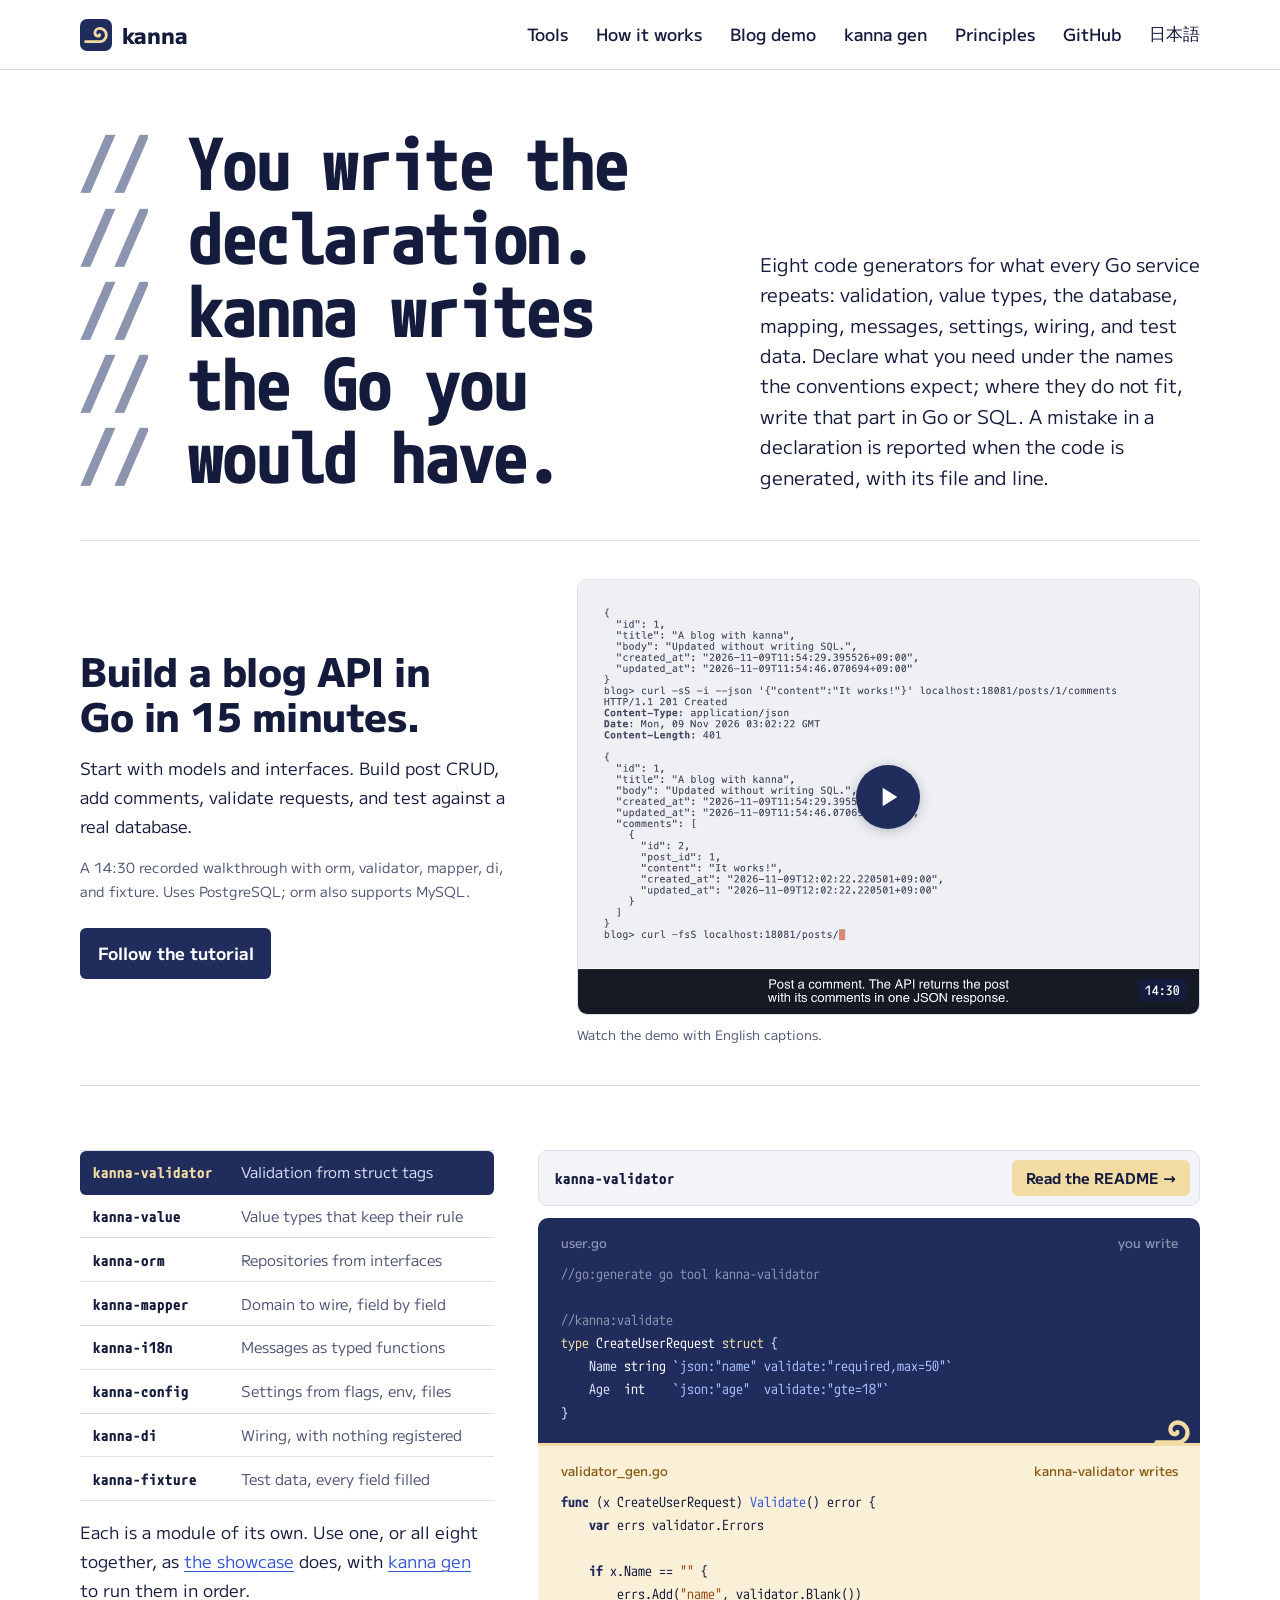
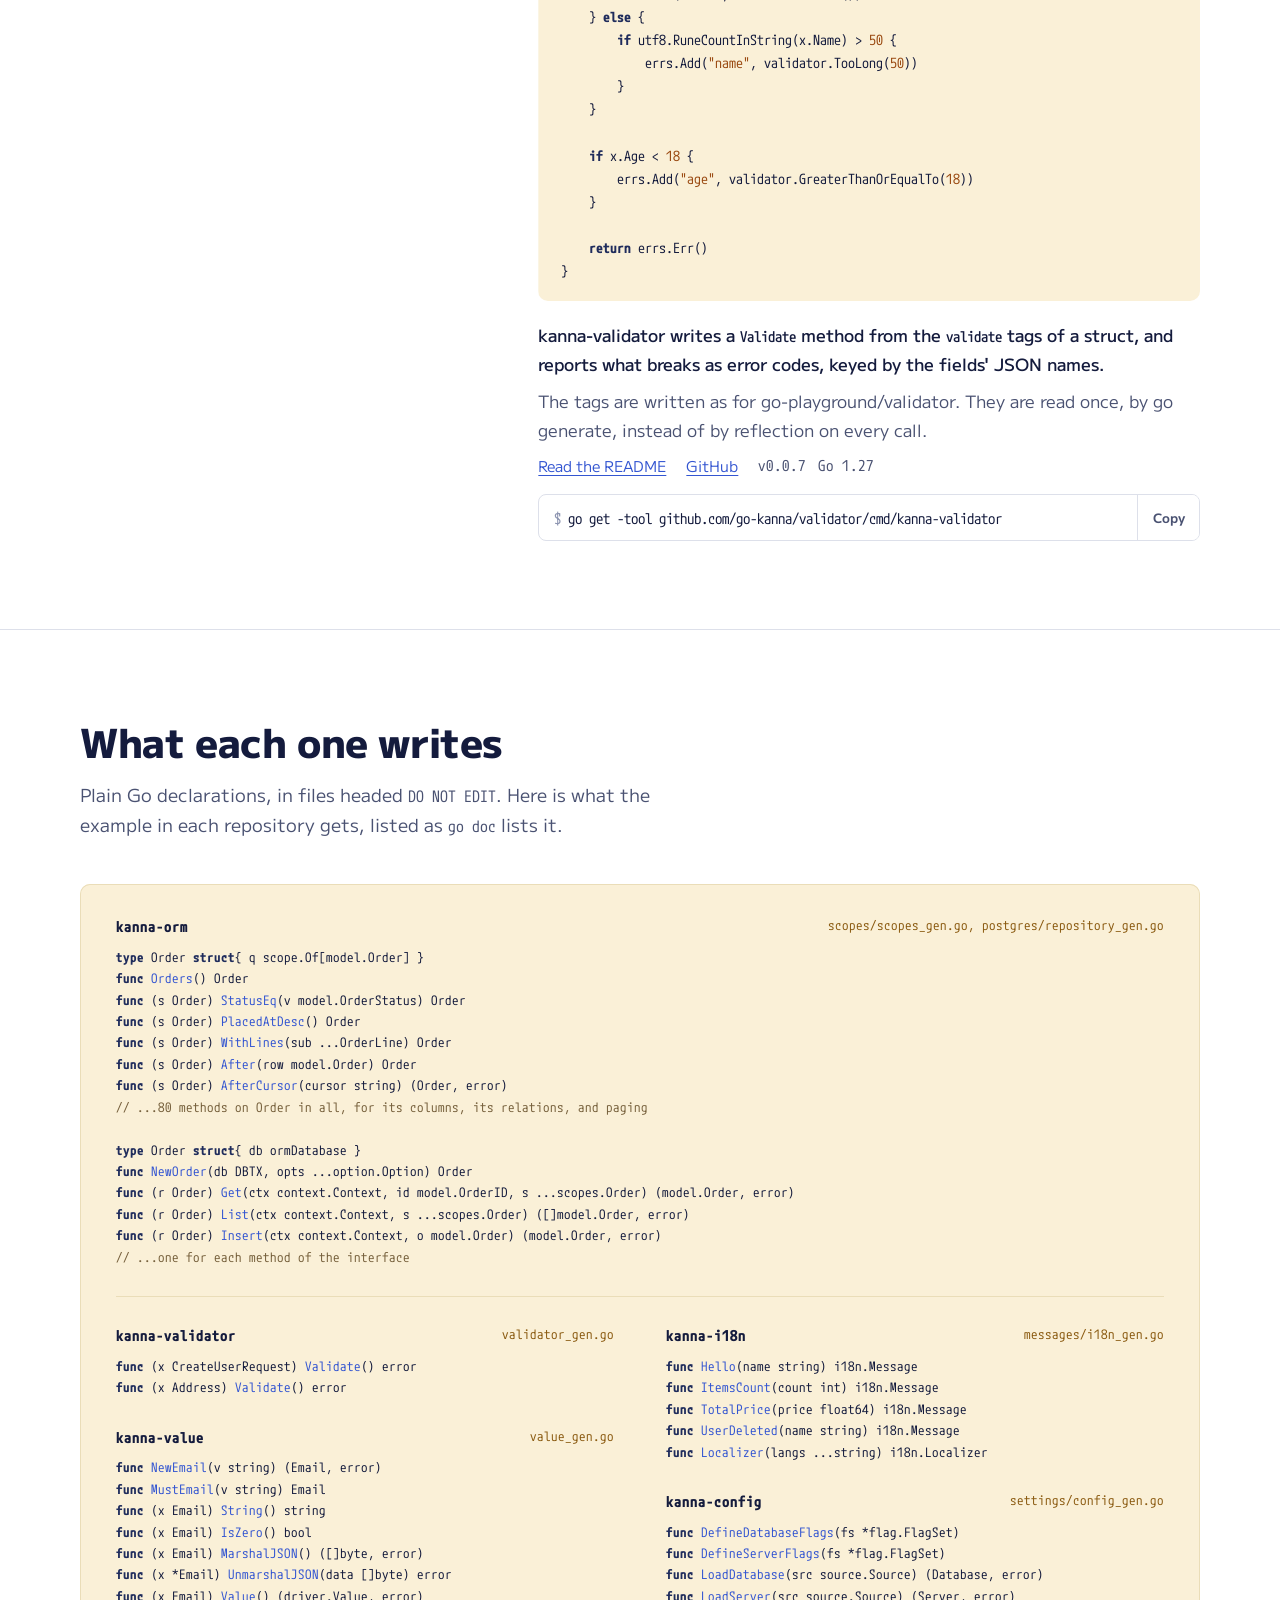
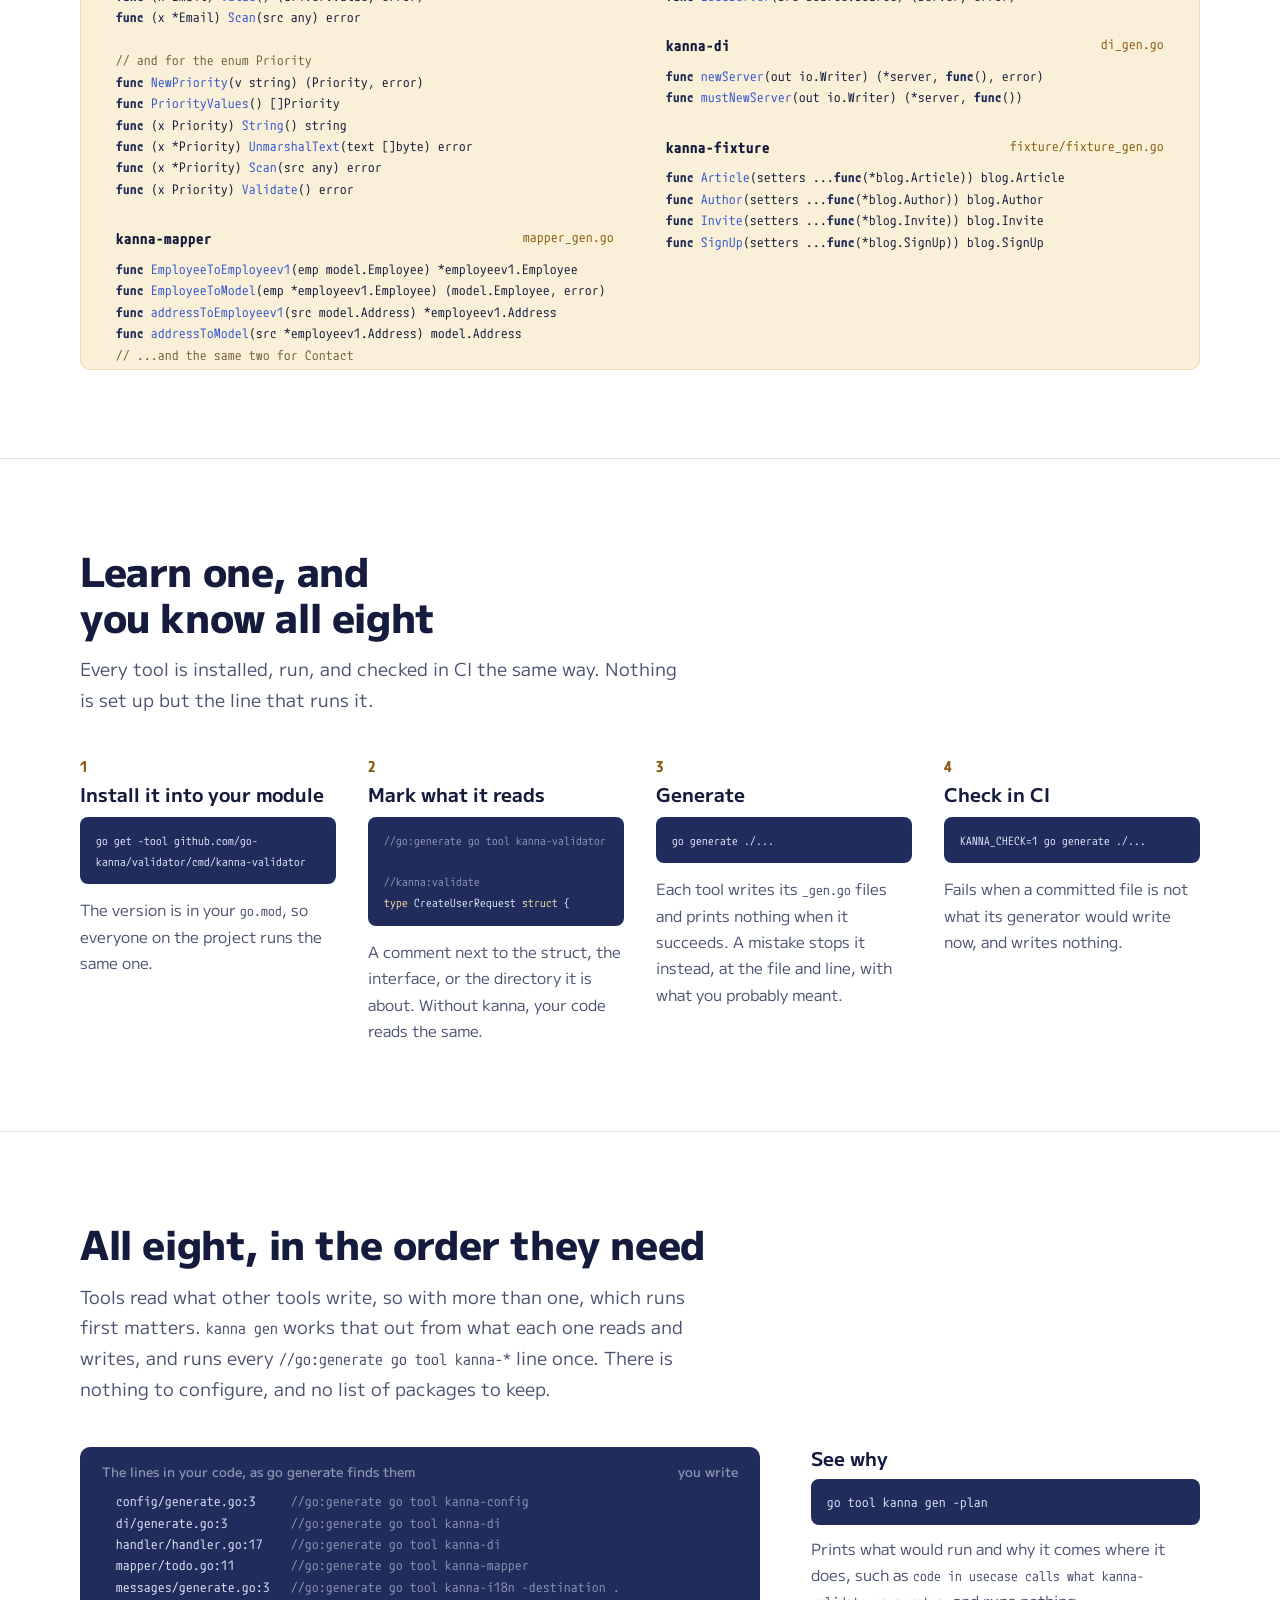
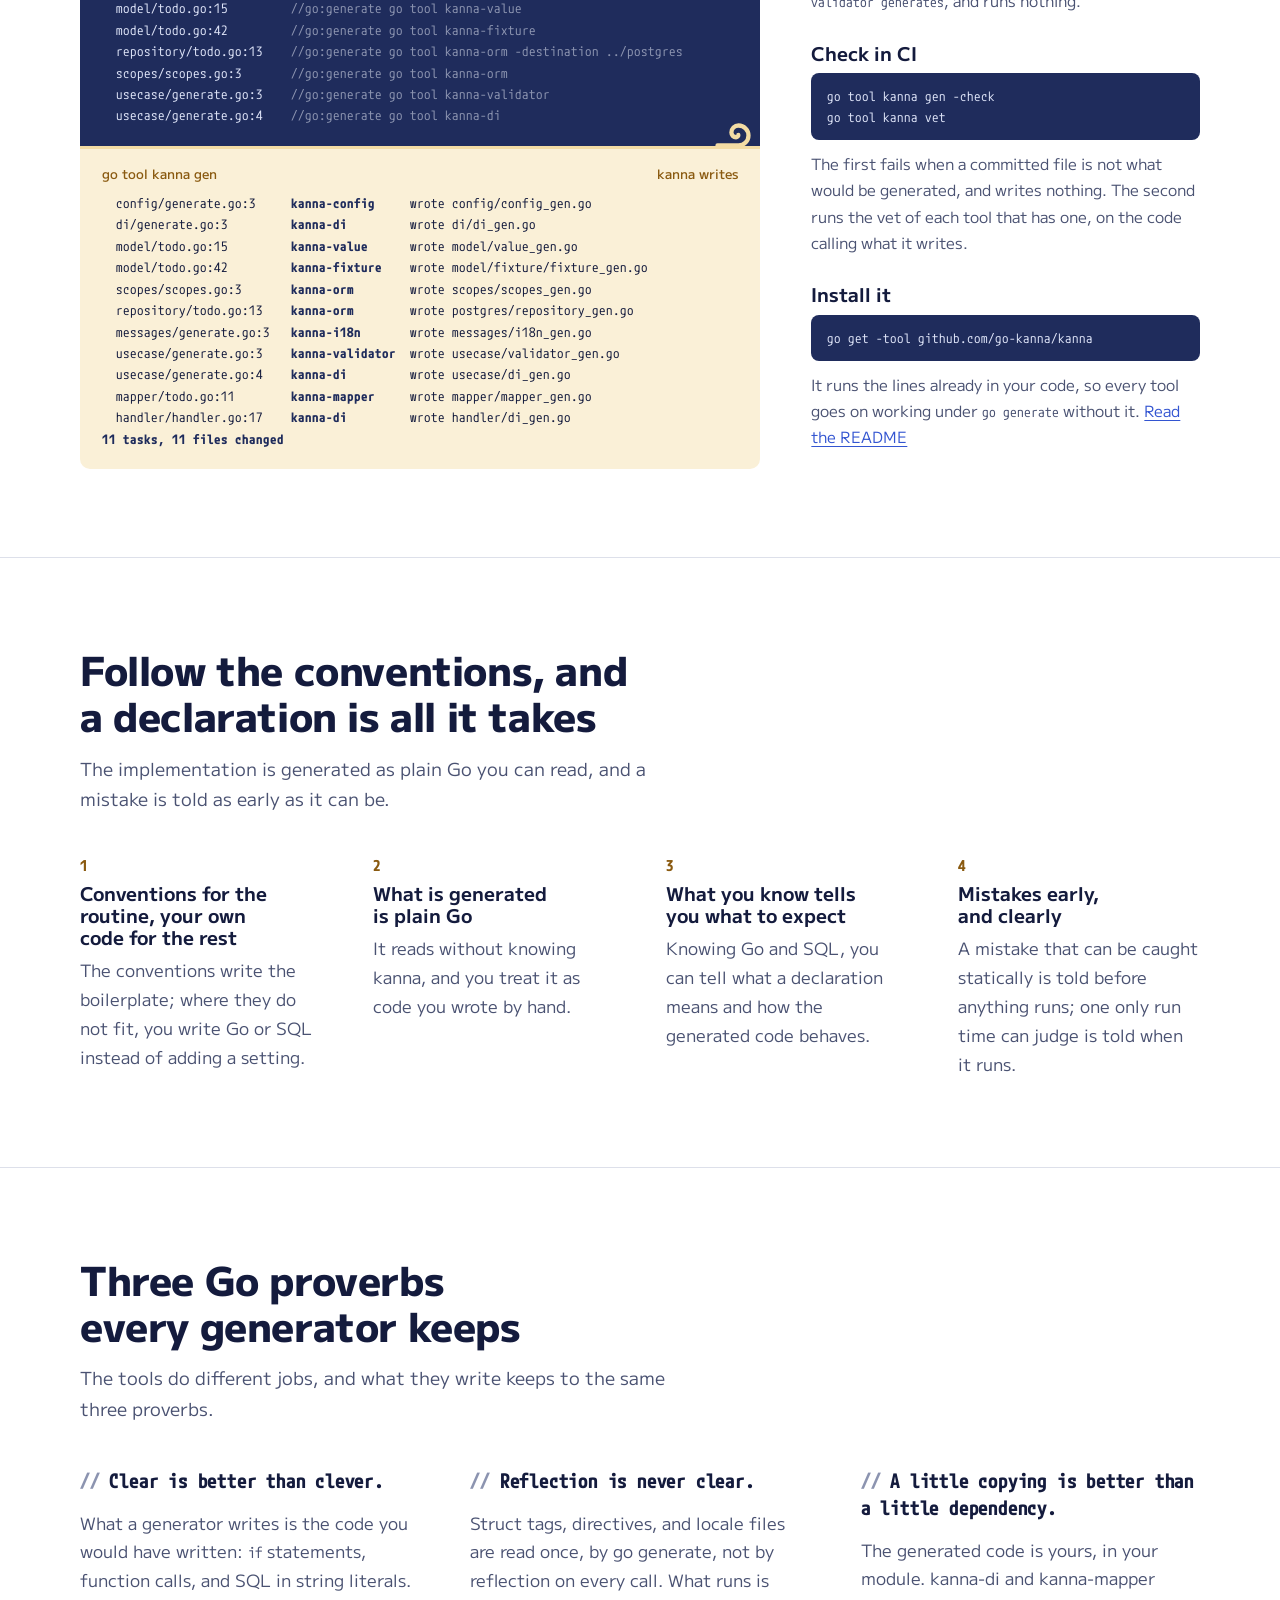
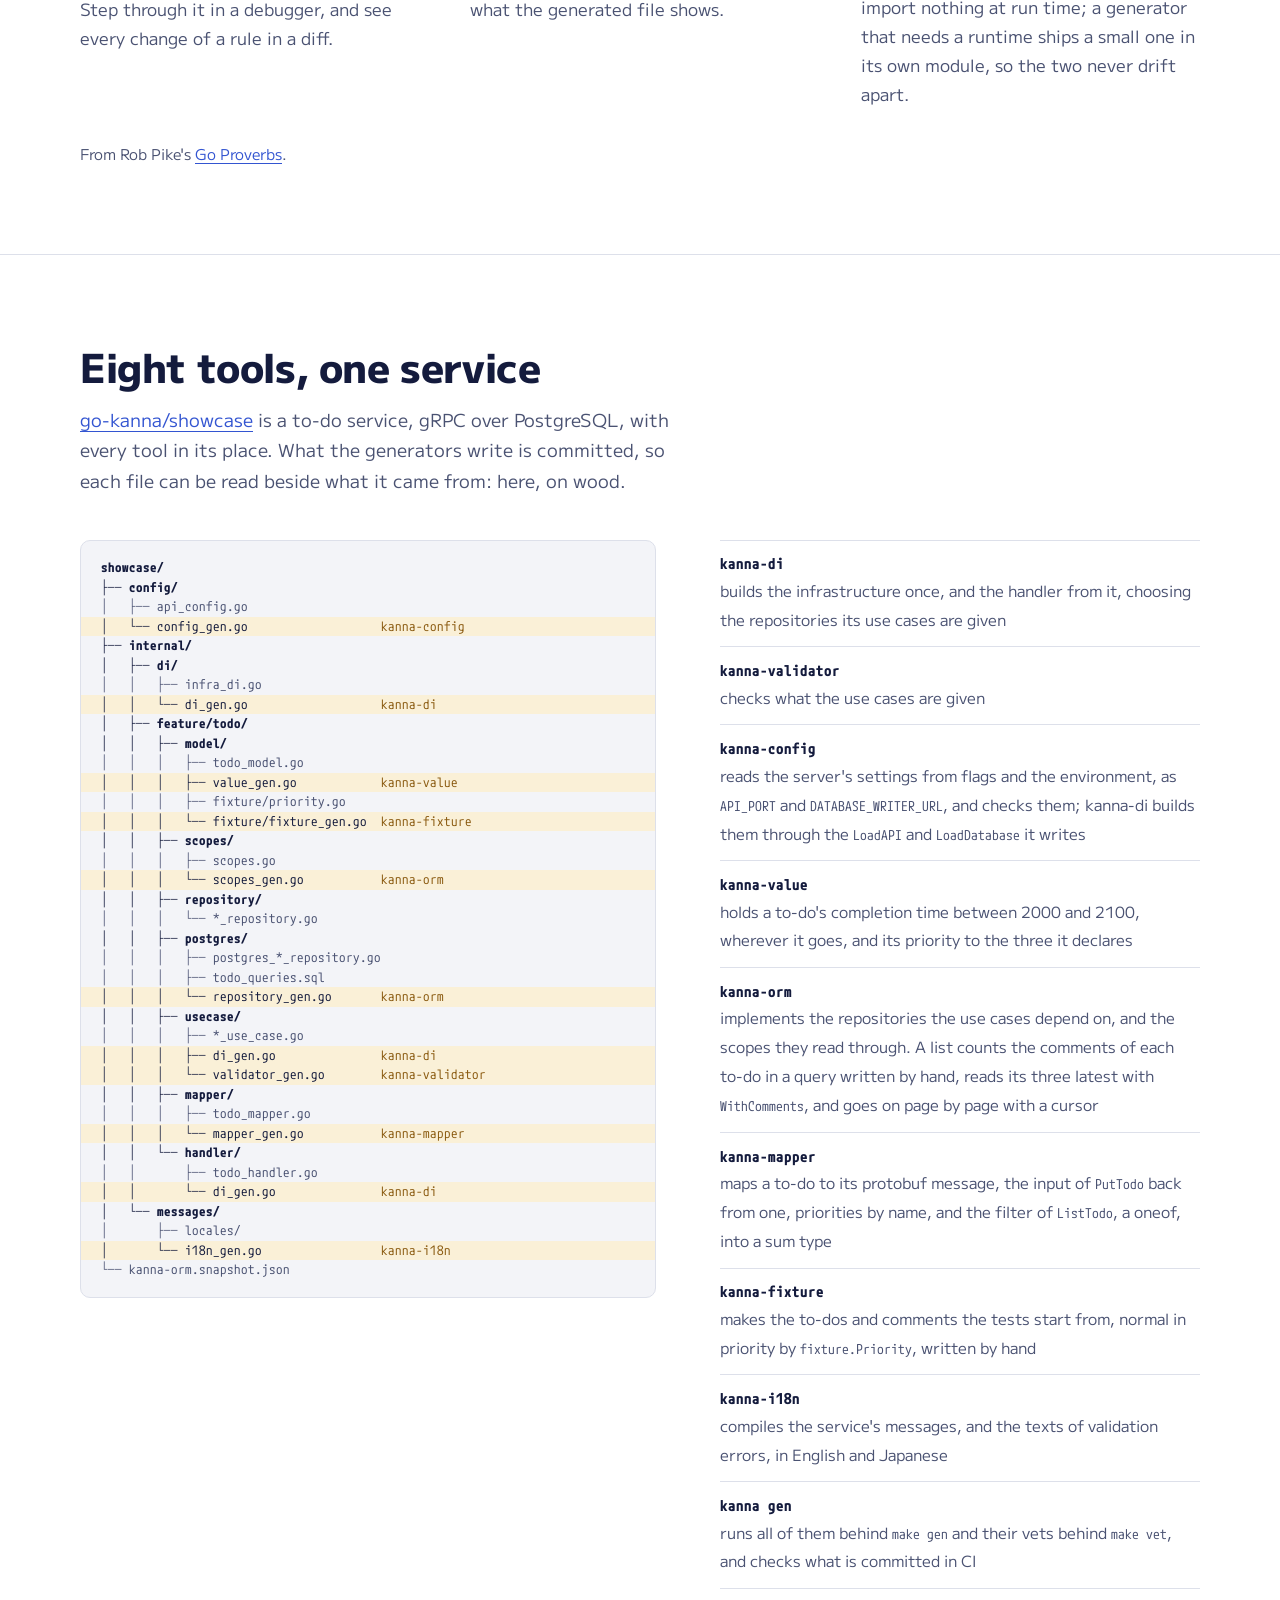
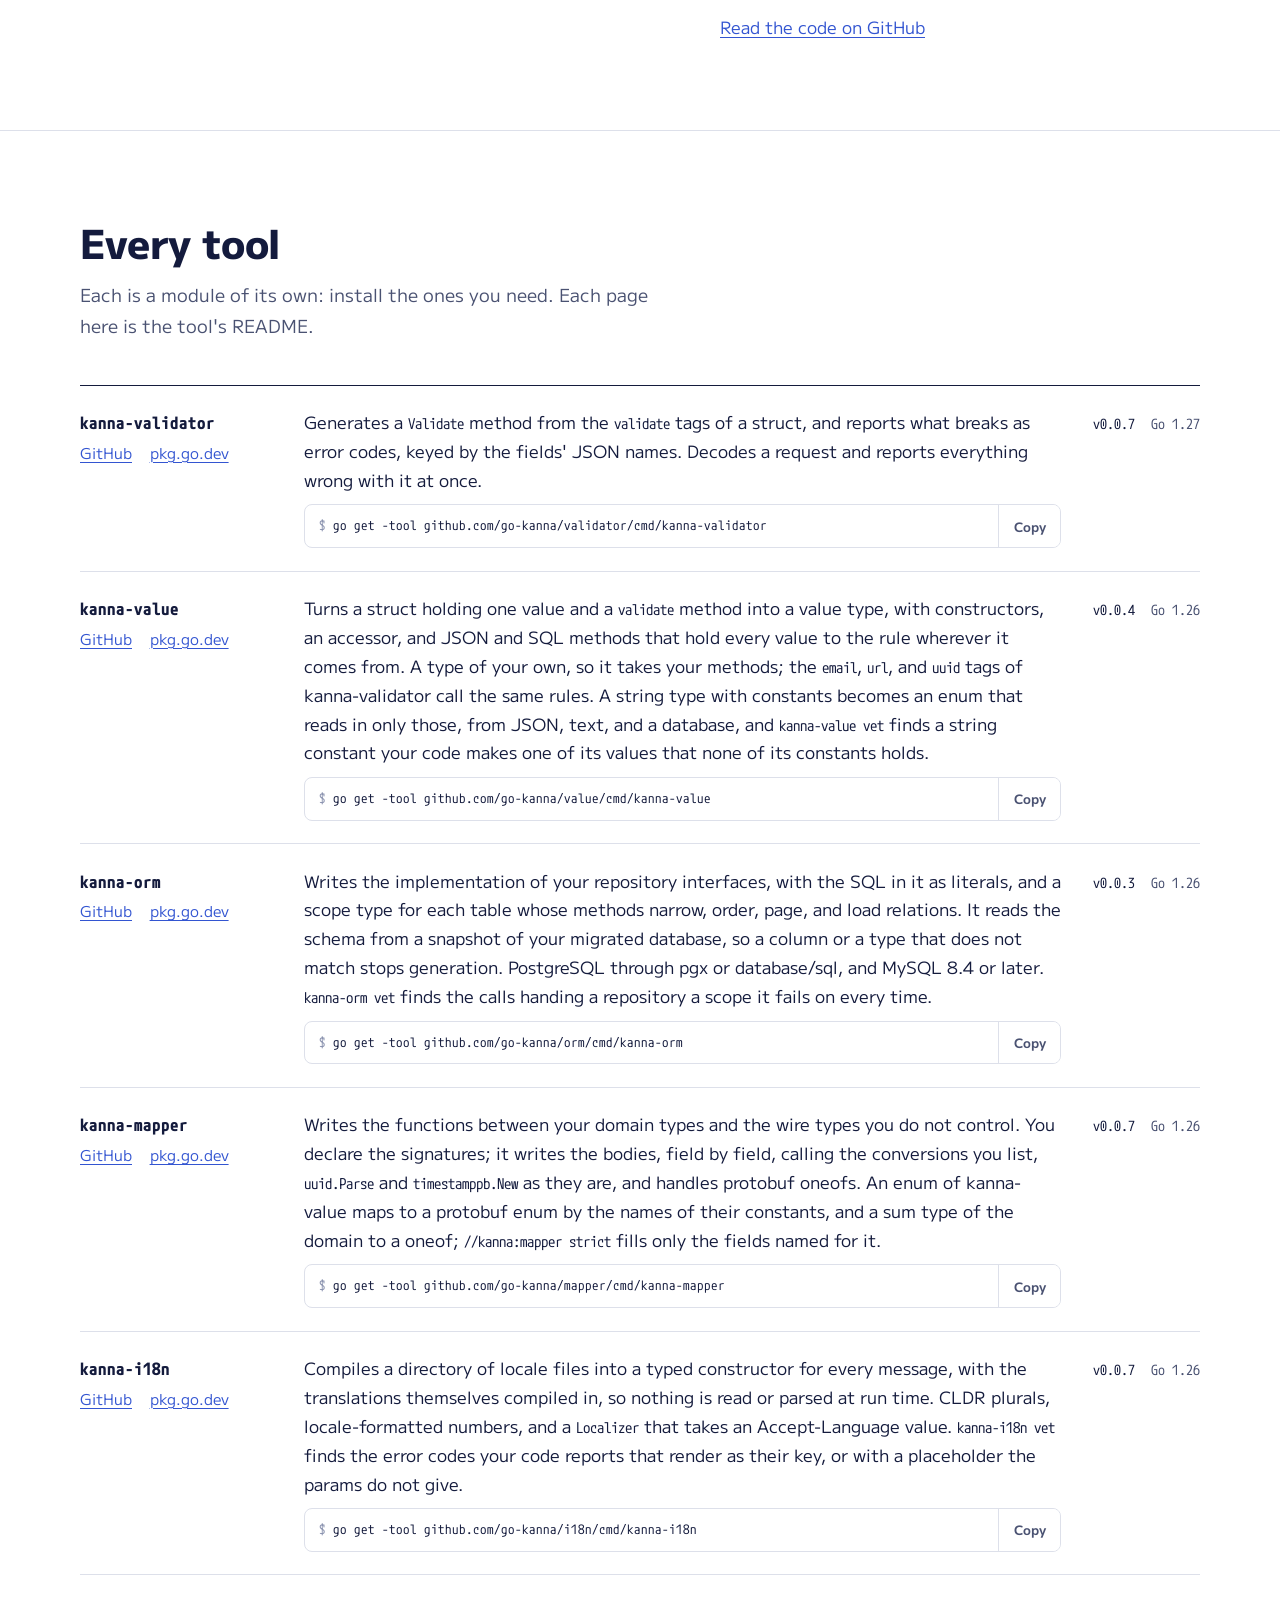
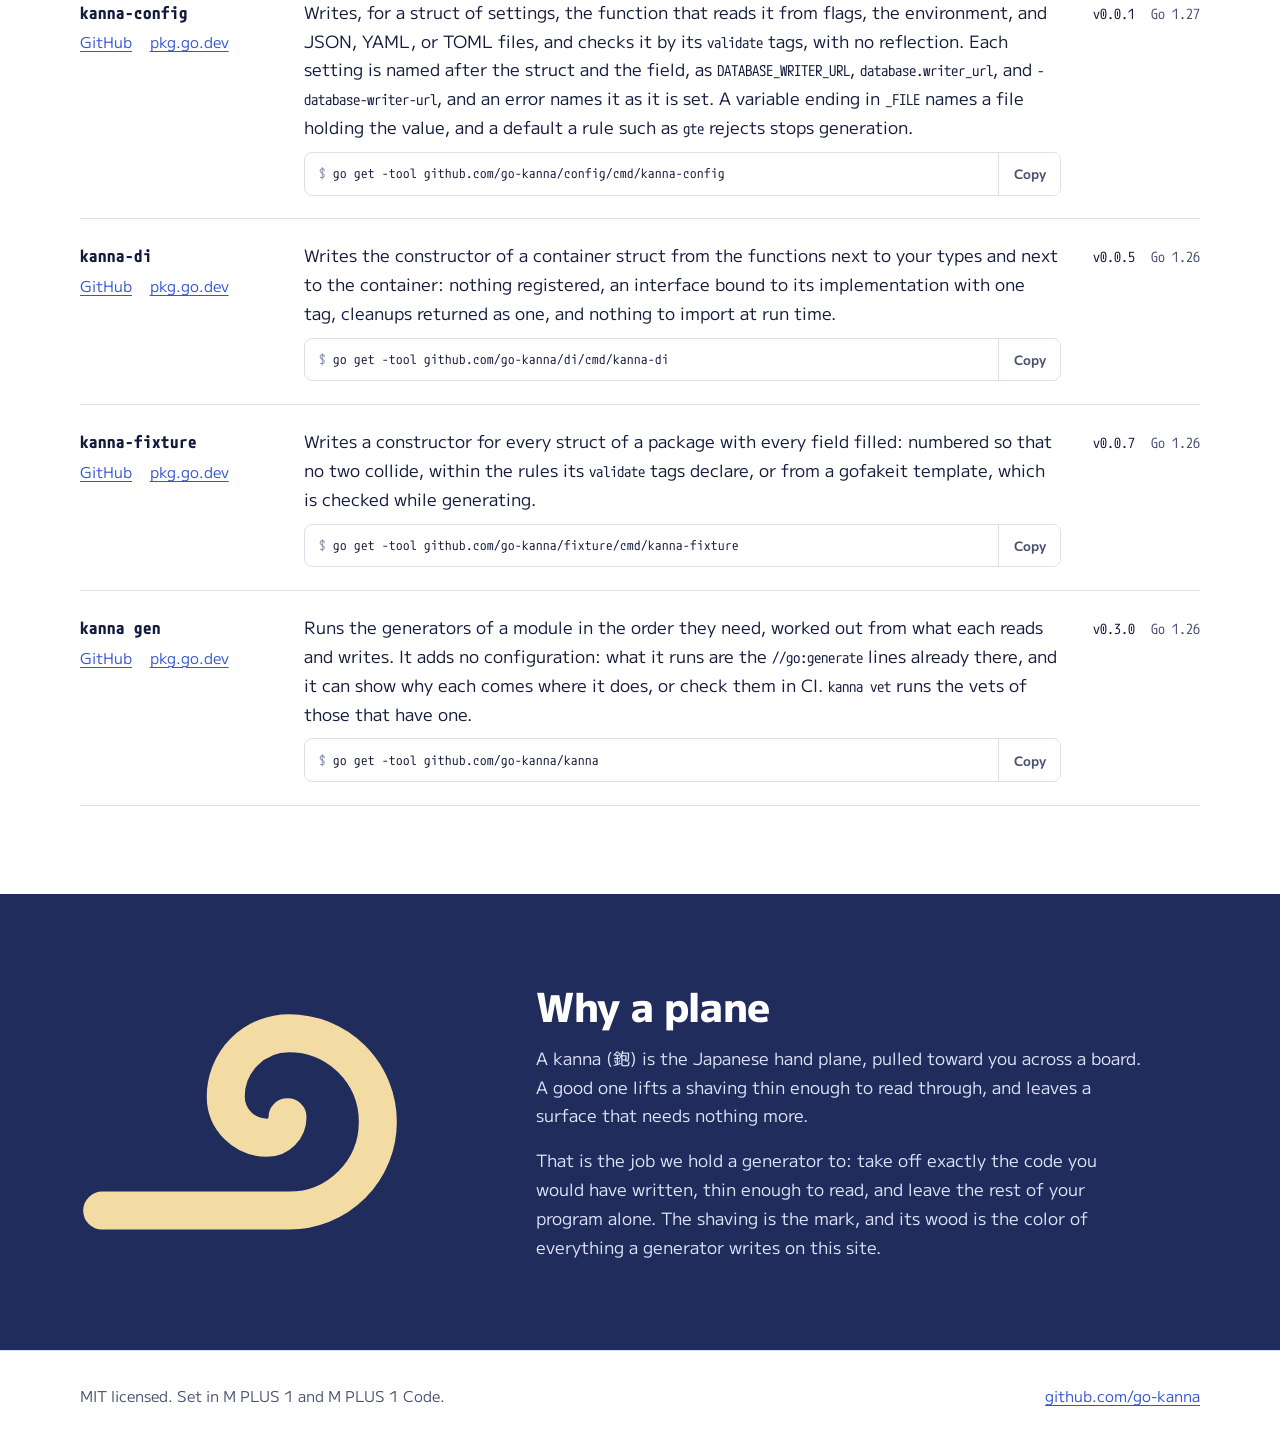
==== index.html @ 0cc535b2 "docs(site): name the mapper example's functions as kanna-mapper names its helpers" ====
<!doctype html>
<html lang="en">
<head>
<meta charset="utf-8">
<meta name="viewport" content="width=device-width, initial-scale=1, viewport-fit=cover">
<title>kanna — Go code generators that write the code you would</title>
<meta name="description" content="kanna is a family of eight Go code generators: validation, value types, the database, mapping, messages, settings, wiring, and test data. You write the declaration, and each writes the plain Go you would otherwise write by hand.">
<meta property="og:title" content="kanna: You write the declaration. kanna writes the Go you would have.">
<meta property="og:description" content="Eight Go code generators: declare what you need, and get the plain Go you would write by hand. No reflection, nothing hidden from review.">
<meta property="og:image" content="https://go-kanna.github.io/assets/logo/avatar-kon.png">
<meta property="og:type" content="website">
<meta property="og:locale" content="en_US">
<link rel="alternate" hreflang="en" href="https://go-kanna.github.io/">
<link rel="alternate" hreflang="ja" href="https://go-kanna.github.io/ja/">
<link rel="alternate" hreflang="x-default" href="https://go-kanna.github.io/">
<meta name="theme-color" content="#1F2C5C">
<link rel="icon" type="image/svg+xml" href="data:image/svg+xml,%3Csvg xmlns='http://www.w3.org/2000/svg' viewBox='0 0 256 256'%3E%3Crect width='256' height='256' rx='56' fill='%231F2C5C'/%3E%3Cpath transform='translate(16.91 4.57) scale(0.9495)' d='M30 186H148A56 56 0 0 0 204 130A56 56 0 0 0 148 74A40 40 0 0 0 108 114A26 26 0 0 0 134 140A13 13 0 0 0 147 127' fill='none' stroke='%23F3DCA4' stroke-width='24' stroke-linecap='round' stroke-linejoin='round'/%3E%3C/svg%3E">
<link rel="preload" href="assets/fonts/MPLUS1.woff2" as="font" type="font/woff2" crossorigin>
<link rel="preload" href="assets/fonts/MPLUS1Code.woff2" as="font" type="font/woff2" crossorigin>
<link rel="stylesheet" href="assets/site.css">
</head>
<body>
<header class="bar">
  <div class="wrap">
    <a class="brand" href="./" aria-label="kanna home">
      <svg viewBox="0 0 256 256" aria-hidden="true"><rect width="256" height="256" rx="56" fill="#1F2C5C"/><path transform="translate(16.91 4.57) scale(0.9495)" d="M 30 186 H 148 A 56 56 0 0 0 204 130 A 56 56 0 0 0 148 74 A 40 40 0 0 0 108 114 A 26 26 0 0 0 134 140 A 13 13 0 0 0 147 127" fill="none" stroke="#F3DCA4" stroke-width="24" stroke-linecap="round" stroke-linejoin="round"/></svg>
      <span>kanna</span>
    </a>
    <nav aria-label="Site">
      <a href="#tools">Tools</a>
      <a class="wide" href="#how">How it works</a>
      <a class="wide" href="#demo">Blog demo</a>
      <a class="wide" href="#gen">kanna gen</a>
      <a class="widest" href="#principles">Principles</a>
      <a href="https://github.com/go-kanna">GitHub</a>
      <a href="ja/" hreflang="ja" lang="ja">日本語</a>
    </nav>
  </div>
</header>

<main>
  <section class="hero" aria-labelledby="hero-title">
    <div class="wrap">
      <div class="headline">
        <h1 id="hero-title">You write the declaration.<br>kanna writes the Go you would have.</h1>
        <p class="lede">Eight code generators for what every Go service repeats: validation, value types, the database, mapping, messages, settings, wiring, and test data. Declare what you need under the names the conventions expect; where they do not fit, write that part in Go or SQL. A mistake in a declaration is reported when the code is generated, with its file and line.</p>
      </div>

      <section class="blog-demo" id="demo" aria-labelledby="demo-title">
        <div class="demo-copy">
          <h2 id="demo-title">Build a blog API in Go in 15 minutes.</h2>
          <p>Start with models and interfaces. Build post CRUD, add comments, validate requests, and test against a real database.</p>
          <p class="demo-meta">A 14:30 recorded walkthrough with orm, validator, mapper, di, and fixture. Uses PostgreSQL; orm also supports MySQL.</p>
          <a class="demo-link" href="https://github.com/go-kanna/showcase/blob/main/tutorial/README.md">Follow the tutorial</a>
        </div>
        <figure class="demo-preview">
          <a class="demo-watch" href="https://www.youtube.com/watch?v=SaFJoy-q_lg" data-video="SaFJoy-q_lg" aria-label="Watch the blog API demo in English, 14 minutes 30 seconds">
            <img src="assets/demo/blog-en.webp" width="1200" height="837" alt="The running blog API returns HTTP 201 with a post and its nested comments.">
            <span class="demo-play" aria-hidden="true"><svg viewBox="0 0 24 24"><path d="M8 5v14l11-7z" fill="currentColor"/></svg></span>
            <span class="demo-duration" aria-hidden="true">14:30</span>
          </a>
          <figcaption>Watch the demo with English captions.</figcaption>
        </figure>
      </section>

      <div class="workbench">
        <div class="side">
          <div class="picker" role="tablist" aria-label="The tools" aria-orientation="vertical">
            <a href="#validator-panel" id="validator-tab" role="tab" aria-controls="validator-panel" aria-selected="true"><b>kanna-validator</b><span>Validation from struct tags</span></a>
            <a href="#value-panel" id="value-tab" role="tab" aria-controls="value-panel" aria-selected="false"><b>kanna-value</b><span>Value types that keep their rule</span></a>
            <a href="#orm-panel" id="orm-tab" role="tab" aria-controls="orm-panel" aria-selected="false"><b>kanna-orm</b><span>Repositories from interfaces</span></a>
            <a href="#mapper-panel" id="mapper-tab" role="tab" aria-controls="mapper-panel" aria-selected="false"><b>kanna-mapper</b><span>Domain to wire, field by field</span></a>
            <a href="#i18n-panel" id="i18n-tab" role="tab" aria-controls="i18n-panel" aria-selected="false"><b>kanna-i18n</b><span>Messages as typed functions</span></a>
            <a href="#config-panel" id="config-tab" role="tab" aria-controls="config-panel" aria-selected="false"><b>kanna-config</b><span>Settings from flags, env, files</span></a>
            <a href="#di-panel" id="di-tab" role="tab" aria-controls="di-panel" aria-selected="false"><b>kanna-di</b><span>Wiring, with nothing registered</span></a>
            <a href="#fixture-panel" id="fixture-tab" role="tab" aria-controls="fixture-panel" aria-selected="false"><b>kanna-fixture</b><span>Test data, every field filled</span></a>
          </div>
          <p class="aside">Each is a module of its own. Use one, or all eight together, as <a href="#showcase">the showcase</a> does, with <a href="#gen">kanna gen</a> to run them in order.</p>
        </div>

        <div class="panels">
          <div class="panel" id="validator-panel" role="tabpanel" aria-labelledby="validator-tab">
            <a class="read" href="validator/"><b>kanna-validator</b><span>Read the README</span></a>
            <figure class="bench" aria-label="A struct marked for kanna-validator, and the Validate method it generates">
              <div class="pane mine">
                <p class="file"><span>user.go</span><span>you write</span></p>
<pre><code><span class="c">//go:generate go tool kanna-validator</span>

<span class="c">//kanna:validate</span>
<span class="k">type</span> <span class="t">CreateUserRequest</span> <span class="k">struct</span> {
	Name <span class="t">string</span> <span class="s">`json:"name" validate:"required,max=50"`</span>
	Age  <span class="t">int</span>    <span class="s">`json:"age"  validate:"gte=18"`</span>
}</code></pre>
              </div>
              <div class="seam"><svg class="curl" viewBox="16 60 202 140" aria-hidden="true"><path d="M 30 186 H 148 A 56 56 0 0 0 204 130 A 56 56 0 0 0 148 74 A 40 40 0 0 0 108 114 A 26 26 0 0 0 134 140 A 13 13 0 0 0 147 127" fill="none" stroke="#F3DCA4" stroke-width="24" stroke-linecap="round" stroke-linejoin="round"/></svg></div>
              <div class="pane gen">
                <p class="file"><span>validator_gen.go</span><span>kanna-validator writes</span></p>
<pre><code><span class="k">func</span> (x <span class="t">CreateUserRequest</span>) <span class="f">Validate</span>() <span class="t">error</span> {
	<span class="k">var</span> errs validator.<span class="t">Errors</span>

	<span class="k">if</span> x.Name == <span class="s">""</span> {
		errs.Add(<span class="s">"name"</span>, validator.Blank())
	} <span class="k">else</span> {
		<span class="k">if</span> utf8.RuneCountInString(x.Name) &gt; <span class="s">50</span> {
			errs.Add(<span class="s">"name"</span>, validator.TooLong(<span class="s">50</span>))
		}
	}

	<span class="k">if</span> x.Age &lt; <span class="s">18</span> {
		errs.Add(<span class="s">"age"</span>, validator.GreaterThanOrEqualTo(<span class="s">18</span>))
	}

	<span class="k">return</span> errs.Err()
}</code></pre>
              </div>
            </figure>
            <div class="about">
              <p class="what">kanna-validator writes a <code>Validate</code> method from the <code>validate</code> tags of a struct, and reports what breaks as error codes, keyed by the fields' JSON names.</p>
              <p class="like">The tags are written as for go-playground/validator. They are read once, by go generate, instead of by reflection on every call.</p>
              <p class="meta"><a href="validator/">Read the README</a> <a href="https://github.com/go-kanna/validator">GitHub</a> <span class="version"><a href="https://github.com/go-kanna/validator/tags" data-tag="go-kanna/validator">v0.0.7</a><span data-go="go-kanna/validator">Go 1.27</span></span></p>
              <div class="install">
                <code id="install-hero-validator">go get -tool github.com/go-kanna/validator/cmd/kanna-validator</code>
                <button type="button" class="copy" data-copy="install-hero-validator">Copy</button>
              </div>
            </div>
          </div>

          <div class="panel" id="value-panel" role="tabpanel" aria-labelledby="value-tab">
            <a class="read" href="value/"><b>kanna-value</b><span>Read the README</span></a>
            <figure class="bench" aria-label="A struct marked for kanna-value, and two of the methods it generates">
              <div class="pane mine">
                <p class="file"><span>model.go</span><span>you write</span></p>
<pre><code><span class="c">//go:generate go tool kanna-value</span>

<span class="c">//kanna:value</span>
<span class="k">type</span> <span class="t">Email</span> <span class="k">struct</span>{ s <span class="t">string</span> }

<span class="k">func</span> (<span class="t">Email</span>) <span class="f">validate</span>(s <span class="t">string</span>) <span class="t">error</span> { <span class="k">return</span> rule.Email(s) }</code></pre>
              </div>
              <div class="seam"><svg class="curl" viewBox="16 60 202 140" aria-hidden="true"><path d="M 30 186 H 148 A 56 56 0 0 0 204 130 A 56 56 0 0 0 148 74 A 40 40 0 0 0 108 114 A 26 26 0 0 0 134 140 A 13 13 0 0 0 147 127" fill="none" stroke="#F3DCA4" stroke-width="24" stroke-linecap="round" stroke-linejoin="round"/></svg></div>
              <div class="pane gen">
                <p class="file"><span>value_gen.go</span><span>kanna-value writes</span></p>
<pre><code><span class="k">func</span> <span class="f">NewEmail</span>(v <span class="t">string</span>) (<span class="t">Email</span>, <span class="t">error</span>) {
	<span class="k">if</span> err := (<span class="t">Email</span>{}).validate(v); err != <span class="k">nil</span> {
		<span class="k">return</span> <span class="t">Email</span>{}, err
	}
	<span class="k">return</span> <span class="t">Email</span>{s: v}, <span class="k">nil</span>
}

<span class="k">func</span> (x *<span class="t">Email</span>) <span class="f">UnmarshalJSON</span>(data []<span class="t">byte</span>) <span class="t">error</span> {
	<span class="k">if</span> <span class="t">string</span>(data) == <span class="s">"null"</span> {
		<span class="k">return</span> <span class="k">nil</span>
	}
	<span class="k">var</span> v <span class="t">string</span>
	<span class="k">if</span> err := json.Unmarshal(data, &amp;v); err != <span class="k">nil</span> {
		<span class="k">return</span> err
	}
	y, err := NewEmail(v)
	<span class="k">if</span> err != <span class="k">nil</span> {
		<span class="k">return</span> err
	}
	*x = y
	<span class="k">return</span> <span class="k">nil</span>
}

<span class="c">// MustEmail, String, IsZero, and MarshalJSON, Value, and Scan, which check too.</span></code></pre>
              </div>
            </figure>
            <div class="about">
              <p class="what">kanna-value turns a struct holding one value and a <code>validate</code> method into a value type: constructors, an accessor, and JSON and SQL methods that hold every value to the rule, wherever it comes from. A string type with constants, marked <code>//kanna:enum</code>, becomes an enum that reads in only those.</p>
              <p class="like">The constructor and the four marshaling methods you would otherwise write for every value object, with the rule in one place, and the check of an enum's constants that every layer would repeat.</p>
              <p class="meta"><a href="value/">Read the README</a> <a href="https://github.com/go-kanna/value">GitHub</a> <span class="version"><a href="https://github.com/go-kanna/value/tags" data-tag="go-kanna/value">v0.0.4</a><span data-go="go-kanna/value">Go 1.26</span></span></p>
              <div class="install">
                <code id="install-hero-value">go get -tool github.com/go-kanna/value/cmd/kanna-value</code>
                <button type="button" class="copy" data-copy="install-hero-value">Copy</button>
              </div>
            </div>
          </div>

          <div class="panel" id="orm-panel" role="tabpanel" aria-labelledby="orm-tab">
            <a class="read" href="orm/"><b>kanna-orm</b><span>Read the README</span></a>
            <figure class="bench" aria-label="A repository interface marked for kanna-orm, the implementation and a scope method it generates, and a call chaining scopes">
              <div class="pane mine">
                <p class="file"><span>repository/order.go</span><span>you write</span></p>
<pre><code><span class="c">//go:generate go tool kanna-orm -destination ../postgres</span>

<span class="c">//kanna:repository</span>
<span class="k">type</span> <span class="t">OrderRepository</span> <span class="k">interface</span> {
	List(ctx context.<span class="t">Context</span>, s ...scopes.<span class="t">Order</span>) ([]model.<span class="t">Order</span>, <span class="t">error</span>)
	Insert(ctx context.<span class="t">Context</span>, o model.<span class="t">Order</span>) (model.<span class="t">Order</span>, <span class="t">error</span>)
}</code></pre>
              </div>
              <div class="seam"><svg class="curl" viewBox="16 60 202 140" aria-hidden="true"><path d="M 30 186 H 148 A 56 56 0 0 0 204 130 A 56 56 0 0 0 148 74 A 40 40 0 0 0 108 114 A 26 26 0 0 0 134 140 A 13 13 0 0 0 147 127" fill="none" stroke="#F3DCA4" stroke-width="24" stroke-linecap="round" stroke-linejoin="round"/></svg></div>
              <div class="pane gen">
                <p class="file"><span>postgres/repository_gen.go</span><span>kanna-orm writes</span></p>
<pre><code><span class="k">func</span> (r <span class="t">OrderRepository</span>) <span class="f">Insert</span>(ctx context.<span class="t">Context</span>, o model.<span class="t">Order</span>) (model.<span class="t">Order</span>, <span class="t">error</span>) {
	<span class="k">const</span> q = <span class="s">`INSERT INTO orders (id, customer_id, status, placed_at, note)
VALUES ($1, $2, $3, $4, $5)
RETURNING id, customer_id, status, placed_at, note`</span>
	<span class="k">var</span> row model.<span class="t">Order</span>
	err := r.db.QueryRow(ctx, q, o.ID, o.CustomerID, o.Status, o.PlacedAt, o.Memo).
		Scan(&amp;row.ID, &amp;row.CustomerID, &amp;row.Status, &amp;row.PlacedAt, &amp;row.Memo)
	<span class="k">if</span> err != <span class="k">nil</span> {
		<span class="k">return</span> model.<span class="t">Order</span>{}, fmt.Errorf(<span class="s">"insert into orders: %w"</span>, err)
	}
	<span class="k">return</span> row, <span class="k">nil</span>
}</code></pre>
              </div>
              <div class="pane gen">
                <p class="file"><span>scopes/scopes_gen.go</span><span>kanna-orm writes</span></p>
<pre><code><span class="c">// StatusNe narrows to the rows whose status is not v.</span>
<span class="k">func</span> (s <span class="t">Order</span>) <span class="f">StatusNe</span>(v model.<span class="t">OrderStatus</span>) <span class="t">Order</span> {
	<span class="k">return</span> <span class="t">Order</span>{ormScope(ormRuntime(s.q).Where(<span class="s">`status &lt;&gt; `</span>, v))}
}

<span class="c">// ...a method for each column and relation, and Limit, After, and Cursor.</span></code></pre>
              </div>
              <div class="pane mine">
                <p class="file"><span>handler.go</span><span>you call</span></p>
<pre><code>orders, err := repo.List(ctx, scopes.Orders().
	StatusNe(model.OrderCanceled).
	PlacedAtDesc().
	Limit(<span class="s">20</span>))</code></pre>
              </div>
            </figure>
            <div class="about">
              <p class="what">kanna-orm writes the implementation of your repository interfaces, with the SQL in it as literals, and a scope type for each table whose methods narrow, order, page, and load relations.</p>
              <p class="like">Scopes that chain as gorm's do, queries checked against your schema as sqlc checks them, and no reflection in what it writes. On PostgreSQL through pgx or database/sql, and MySQL 8.4 or later.</p>
              <p class="meta"><a href="orm/">Read the README</a> <a href="https://github.com/go-kanna/orm">GitHub</a> <span class="version"><a href="https://github.com/go-kanna/orm/tags" data-tag="go-kanna/orm">v0.0.3</a><span data-go="go-kanna/orm">Go 1.26</span></span></p>
              <div class="install">
                <code id="install-hero-orm">go get -tool github.com/go-kanna/orm/cmd/kanna-orm</code>
                <button type="button" class="copy" data-copy="install-hero-orm">Copy</button>
              </div>
            </div>
          </div>

          <div class="panel" id="mapper-panel" role="tabpanel" aria-labelledby="mapper-tab">
            <a class="read" href="mapper/"><b>kanna-mapper</b><span>Read the README</span></a>
            <figure class="bench" aria-label="Mapping functions declared for kanna-mapper, and one of the bodies it generates">
              <div class="pane mine">
                <p class="file"><span>mapper.go</span><span>you write</span></p>
<pre><code><span class="c">//go:generate go tool kanna-mapper</span>

<span class="c">//kanna:mapper</span>
<span class="k">type</span> _ <span class="k">interface</span> {
	EmployeeToEmployeev1(model.<span class="t">Employee</span>) *employeev1.<span class="t">Employee</span>
	EmployeeToModel(*employeev1.<span class="t">Employee</span>) (model.<span class="t">Employee</span>, <span class="t">error</span>)
}

<span class="c">//kanna:converter</span>
<span class="k">var</span> _ = []<span class="t">any</span>{
	uuid.<span class="t">UUID</span>.String,
	uuid.Parse,
	timestamppb.New,
	(*timestamppb.<span class="t">Timestamp</span>).AsTime,
}</code></pre>
              </div>
              <div class="seam"><svg class="curl" viewBox="16 60 202 140" aria-hidden="true"><path d="M 30 186 H 148 A 56 56 0 0 0 204 130 A 56 56 0 0 0 148 74 A 40 40 0 0 0 108 114 A 26 26 0 0 0 134 140 A 13 13 0 0 0 147 127" fill="none" stroke="#F3DCA4" stroke-width="24" stroke-linecap="round" stroke-linejoin="round"/></svg></div>
              <div class="pane gen">
                <p class="file"><span>mapper_gen.go</span><span>kanna-mapper writes</span></p>
<pre><code><span class="k">func</span> <span class="f">EmployeeToModel</span>(src *employeev1.<span class="t">Employee</span>) (model.<span class="t">Employee</span>, <span class="t">error</span>) {
	<span class="k">if</span> src == <span class="k">nil</span> {
		src = new(employeev1.<span class="t">Employee</span>)
	}
	v, err := uuid.Parse(src.GetId())
	<span class="k">if</span> err != <span class="k">nil</span> {
		<span class="k">return</span> model.<span class="t">Employee</span>{}, fmt.Errorf(<span class="s">"map model.Employee.ID: %w"</span>, err)
	}
	<span class="k">return</span> model.<span class="t">Employee</span>{
		ID:       v,
		FullName: src.GetName(),
		HiredAt:  src.GetHiredAt().AsTime(),
		Address:  addressToModel(src.GetAddress()),
	}, <span class="k">nil</span>
}

<span class="c">// EmployeeToEmployeev1, and addressToModel and addressToEmployeev1, which they call.</span></code></pre>
              </div>
            </figure>
            <div class="about">
              <p class="what">kanna-mapper writes the functions between your domain types and the wire types you do not control. You declare the signatures; it writes the bodies, field by field, and handles protobuf oneofs, enums, and sum types.</p>
              <p class="like">Declared much as with goverter. What Go cannot convert by itself, you list as the functions that do, <code>uuid.Parse</code> and <code>timestamppb.New</code> as they are.</p>
              <p class="meta"><a href="mapper/">Read the README</a> <a href="https://github.com/go-kanna/mapper">GitHub</a> <span class="version"><a href="https://github.com/go-kanna/mapper/tags" data-tag="go-kanna/mapper">v0.0.7</a><span data-go="go-kanna/mapper">Go 1.26</span></span></p>
              <div class="install">
                <code id="install-hero-mapper">go get -tool github.com/go-kanna/mapper/cmd/kanna-mapper</code>
                <button type="button" class="copy" data-copy="install-hero-mapper">Copy</button>
              </div>
            </div>
          </div>

          <div class="panel" id="i18n-panel" role="tabpanel" aria-labelledby="i18n-tab">
            <a class="read" href="i18n/"><b>kanna-i18n</b><span>Read the README</span></a>
            <figure class="bench" aria-label="Two locale files, the constructors kanna-i18n generates from them, and a handler using them">
              <div class="pane mine">
                <p class="file"><span>locales/</span><span>you write</span></p>
<pre><code><span class="c"># en.yaml</span>
<span class="t">hello</span>: <span class="s">"Hello, {name}!"</span>
<span class="t">items_count</span>:
  <span class="t">plural</span>:
    <span class="t">one</span>: <span class="s">"You have {count} item."</span>
    <span class="t">other</span>: <span class="s">"You have {count} items."</span>

<span class="c"># ja.yaml</span>
<span class="t">hello</span>: <span class="s">"こんにちは、{name}さん！"</span>
<span class="t">items_count</span>:
  <span class="t">plural</span>:
    <span class="t">other</span>: <span class="s">"アイテムが{count}個あります。"</span></code></pre>
              </div>
              <div class="seam"><svg class="curl" viewBox="16 60 202 140" aria-hidden="true"><path d="M 30 186 H 148 A 56 56 0 0 0 204 130 A 56 56 0 0 0 148 74 A 40 40 0 0 0 108 114 A 26 26 0 0 0 134 140 A 13 13 0 0 0 147 127" fill="none" stroke="#F3DCA4" stroke-width="24" stroke-linecap="round" stroke-linejoin="round"/></svg></div>
              <div class="pane gen">
                <p class="file"><span>messages/i18n_gen.go</span><span>kanna-i18n writes</span></p>
<pre><code><span class="c">// Hello returns the message "hello":
//
//	Hello, {name}!</span>
<span class="k">func</span> <span class="f">Hello</span>(name <span class="t">string</span>) i18n.<span class="t">Message</span> {
	<span class="k">return</span> i18n.<span class="t">Message</span>{Key: <span class="s">"hello"</span>, Args: []i18n.<span class="t">Arg</span>{
		{Name: <span class="s">"name"</span>, Value: name},
	}}
}

<span class="c">// ItemsCount returns the message "items_count", in the form count selects:
//
//	one:   You have {count} item.
//	other: You have {count} items.</span>
<span class="k">func</span> <span class="f">ItemsCount</span>(count <span class="t">int</span>) i18n.<span class="t">Message</span> {
	<span class="k">return</span> i18n.<span class="t">Message</span>{Key: <span class="s">"items_count"</span>, Args: []i18n.<span class="t">Arg</span>{
		{Name: <span class="s">"count"</span>, Value: count},
	}}
}</code></pre>
              </div>
              <div class="pane mine">
                <p class="file"><span>handler.go</span><span>you call</span></p>
<pre><code>loc := messages.Localizer(r.Header.Get(<span class="s">"Accept-Language"</span>))

<span class="c">// You have 1 item. or アイテムが1個あります。</span>
fmt.Fprintln(w, loc.Localize(messages.ItemsCount(<span class="s">1</span>)))</code></pre>
              </div>
            </figure>
            <div class="about">
              <p class="what">kanna-i18n compiles a directory of locale files into a typed constructor for every message, the translations compiled in: CLDR plurals, locale-formatted numbers, and a <code>Localizer</code> that takes an Accept-Language value.</p>
              <p class="like">Locale files as with go-i18n, but a message is a function the compiler checks, not an ID looked up at run time.</p>
              <p class="meta"><a href="i18n/">Read the README</a> <a href="https://github.com/go-kanna/i18n">GitHub</a> <span class="version"><a href="https://github.com/go-kanna/i18n/tags" data-tag="go-kanna/i18n">v0.0.7</a><span data-go="go-kanna/i18n">Go 1.26</span></span></p>
              <div class="install">
                <code id="install-hero-i18n">go get -tool github.com/go-kanna/i18n/cmd/kanna-i18n</code>
                <button type="button" class="copy" data-copy="install-hero-i18n">Copy</button>
              </div>
            </div>
          </div>

          <div class="panel" id="config-panel" role="tabpanel" aria-labelledby="config-tab">
            <a class="read" href="config/"><b>kanna-config</b><span>Read the README</span></a>
            <figure class="bench" aria-label="A struct of settings marked for kanna-config, the function it generates to read it, and a program calling it">
              <div class="pane mine">
                <p class="file"><span>database.go</span><span>you write</span></p>
<pre><code><span class="c">//go:generate go tool kanna-config</span>

<span class="c">//kanna:config</span>
<span class="k">type</span> <span class="t">Database</span> <span class="k">struct</span> {
	WriterURL    <span class="t">string</span>        <span class="s">`validate:"required"`</span>
	PoolMaxConns <span class="t">int32</span>         <span class="s">`default:"10" validate:"gte=1"`</span>
	DialTimeout  time.<span class="t">Duration</span> <span class="s">`default:"5s"`</span>
}</code></pre>
              </div>
              <div class="seam"><svg class="curl" viewBox="16 60 202 140" aria-hidden="true"><path d="M 30 186 H 148 A 56 56 0 0 0 204 130 A 56 56 0 0 0 148 74 A 40 40 0 0 0 108 114 A 26 26 0 0 0 134 140 A 13 13 0 0 0 147 127" fill="none" stroke="#F3DCA4" stroke-width="24" stroke-linecap="round" stroke-linejoin="round"/></svg></div>
              <div class="pane gen">
                <p class="file"><span>config_gen.go</span><span>kanna-config writes</span></p>
<pre><code><span class="k">func</span> <span class="f">LoadDatabase</span>(src source.<span class="t">Source</span>) (<span class="t">Database</span>, <span class="t">error</span>) {
	<span class="k">var</span> (
		x    <span class="t">Database</span>
		errs validator.<span class="t">Errors</span>
	)

	<span class="c">// ...WriterURL, the same way.</span>

	x.PoolMaxConns = <span class="s">10</span>
	namePoolMaxConns := <span class="s">"DATABASE_POOL_MAX_CONNS"</span>
	<span class="k">if</span> v, ok, err := src.Lookup(source.<span class="t">Key</span>{Env: <span class="s">"DATABASE_POOL_MAX_CONNS"</span>, File: []<span class="t">string</span>{<span class="s">"database"</span>, <span class="s">"pool_max_conns"</span>}, Flag: <span class="s">"database-pool-max-conns"</span>}); err != <span class="k">nil</span> {
		errs.Add(v.Name, err)
	} <span class="k">else</span> <span class="k">if</span> ok {
		namePoolMaxConns = v.Name
		<span class="k">if</span> n, err := strconv.ParseInt(v.Text, <span class="s">10</span>, <span class="s">32</span>); err != <span class="k">nil</span> {
			errs.Add(namePoolMaxConns, validator.FailWith(<span class="s">"invalid"</span>, <span class="k">map</span>[<span class="t">string</span>]<span class="t">any</span>{<span class="s">"type"</span>: <span class="s">"int32"</span>}))
		} <span class="k">else</span> {
			x.PoolMaxConns = <span class="t">int32</span>(n)
		}
	}

	<span class="c">// ...DialTimeout, the same way, with time.ParseDuration.</span>

	<span class="k">if</span> len(errs) &gt; <span class="s">0</span> {
		<span class="k">return</span> <span class="t">Database</span>{}, errs
	}

	<span class="k">if</span> x.WriterURL == <span class="s">""</span> {
		errs.Add(nameWriterURL, validator.Blank())
	}

	<span class="k">if</span> x.PoolMaxConns &lt; <span class="s">1</span> {
		errs.Add(namePoolMaxConns, validator.GreaterThanOrEqualTo[<span class="t">int32</span>](<span class="s">1</span>))
	}

	<span class="k">if</span> len(errs) &gt; <span class="s">0</span> {
		<span class="k">return</span> <span class="t">Database</span>{}, errs
	}
	<span class="k">return</span> x, <span class="k">nil</span>
}

<span class="c">// DefineDatabaseFlags, which defines the flags it reads.</span></code></pre>
              </div>
              <div class="pane mine">
                <p class="file"><span>main.go</span><span>you call</span></p>
<pre><code>fs := flag.NewFlagSet(<span class="s">"api"</span>, flag.ExitOnError)
config.DefineDatabaseFlags(fs)
_ = fs.Parse(os.Args[<span class="s">1</span>:])

src, err := source.Open(source.<span class="t">Sources</span>{
	Flags: fs,
	Files: []source.<span class="t">File</span>{{Path: <span class="s">"config/production.yaml"</span>, Decode: yaml.Decode}},
})
<span class="c">// ...</span>
db, err := config.LoadDatabase(src)
<span class="c">// With DATABASE_WRITER_URL unset, and pool_max_conns: 0 in the file:
// validator: DATABASE_WRITER_URL: blank; database.pool_max_conns: greater_than_or_equal_to (count=1)</span></code></pre>
              </div>
            </figure>
            <div class="about">
              <p class="what">kanna-config writes, for a struct of settings, the function that reads it from flags, the environment, and JSON, YAML, or TOML files, and checks it by its <code>validate</code> tags. Each setting is named after the struct and the field, and an error names it as it is set: the variable, the key in the file, or the flag.</p>
              <p class="like">The environment much as caarlos0/env reads it, and flags and files besides, by code generated once instead of by reflection at every start. A variable ending in <code>_FILE</code> names a file holding the value, as Kubernetes mounts a secret.</p>
              <p class="meta"><a href="config/">Read the README</a> <a href="https://github.com/go-kanna/config">GitHub</a> <span class="version"><a href="https://github.com/go-kanna/config/tags" data-tag="go-kanna/config">v0.0.1</a><span data-go="go-kanna/config">Go 1.27</span></span></p>
              <div class="install">
                <code id="install-hero-config">go get -tool github.com/go-kanna/config/cmd/kanna-config</code>
                <button type="button" class="copy" data-copy="install-hero-config">Copy</button>
              </div>
            </div>
          </div>

          <div class="panel" id="di-panel" role="tabpanel" aria-labelledby="di-tab">
            <a class="read" href="di/"><b>kanna-di</b><span>Read the README</span></a>
            <figure class="bench" aria-label="A container struct marked for kanna-di, and the constructor it generates">
              <div class="pane mine">
                <p class="file"><span>server.go</span><span>you write</span></p>
<pre><code><span class="c">//go:generate go tool kanna-di</span>

<span class="c">//kanna:container</span>
<span class="k">type</span> <span class="t">server</span> <span class="k">struct</span> {
	_ user.<span class="t">Repository</span> <span class="s">`di:"with=postgres.NewUserRepository"`</span>

	users *handler.<span class="t">User</span>
}

<span class="k">func</span> <span class="f">openDB</span>(cfg config.<span class="t">Config</span>) (*sql.<span class="t">DB</span>, <span class="k">func</span>(), <span class="t">error</span>)
<span class="k">func</span> <span class="f">newLogger</span>() *slog.<span class="t">Logger</span></code></pre>
              </div>
              <div class="seam"><svg class="curl" viewBox="16 60 202 140" aria-hidden="true"><path d="M 30 186 H 148 A 56 56 0 0 0 204 130 A 56 56 0 0 0 148 74 A 40 40 0 0 0 108 114 A 26 26 0 0 0 134 140 A 13 13 0 0 0 147 127" fill="none" stroke="#F3DCA4" stroke-width="24" stroke-linecap="round" stroke-linejoin="round"/></svg></div>
              <div class="pane gen">
                <p class="file"><span>di_gen.go</span><span>kanna-di writes</span></p>
<pre><code><span class="k">func</span> <span class="f">newServer</span>() (*<span class="t">server</span>, <span class="k">func</span>(), <span class="t">error</span>) {
	cfg, err := config.Load()
	<span class="k">if</span> err != <span class="k">nil</span> {
		<span class="k">return</span> <span class="k">nil</span>, <span class="k">nil</span>, err
	}
	db, cleanup, err := openDB(cfg)
	<span class="k">if</span> err != <span class="k">nil</span> {
		<span class="k">return</span> <span class="k">nil</span>, <span class="k">nil</span>, err
	}
	repo := postgres.NewUserRepository(db)
	log := newLogger()
	registerUser := usecase.NewRegisterUser(repo, log)
	getUser := usecase.NewGetUser(repo)
	users := handler.NewUser(registerUser, getUser)

	<span class="k">return</span> &amp;<span class="t">server</span>{
		users: users,
	}, cleanup, <span class="k">nil</span>
}</code></pre>
              </div>
            </figure>
            <div class="about">
              <p class="what">kanna-di writes the constructor of a container struct from the functions next to your types, in the order they need each other. What a provider opens, it closes, through the one cleanup the constructor returns.</p>
              <p class="like">Generated before compiling, as with Wire, but with no provider sets to keep: a dependency comes from the function next to its type, and an interface is bound with one tag.</p>
              <p class="meta"><a href="di/">Read the README</a> <a href="https://github.com/go-kanna/di">GitHub</a> <span class="version"><a href="https://github.com/go-kanna/di/tags" data-tag="go-kanna/di">v0.0.5</a><span data-go="go-kanna/di">Go 1.26</span></span></p>
              <div class="install">
                <code id="install-hero-di">go get -tool github.com/go-kanna/di/cmd/kanna-di</code>
                <button type="button" class="copy" data-copy="install-hero-di">Copy</button>
              </div>
            </div>
          </div>

          <div class="panel" id="fixture-panel" role="tabpanel" aria-labelledby="fixture-tab">
            <a class="read" href="fixture/"><b>kanna-fixture</b><span>Read the README</span></a>
            <figure class="bench" aria-label="A model struct, the fixture kanna-fixture generates for it, and a test using it">
              <div class="pane mine">
                <p class="file"><span>model.go</span><span>you write</span></p>
<pre><code><span class="c">//go:generate go tool kanna-fixture</span>

<span class="k">type</span> <span class="t">User</span> <span class="k">struct</span> {
	ID        <span class="t">int64</span>
	Name      <span class="t">string</span> <span class="s">`fake:"{firstname} {lastname}"`</span>
	Email     <span class="t">string</span> <span class="s">`validate:"required,email"`</span>
	Age       <span class="t">int</span>    <span class="s">`validate:"gte=18,lte=130"`</span>
	Role      <span class="t">Role</span>
	CreatedAt time.<span class="t">Time</span>
}</code></pre>
              </div>
              <div class="seam"><svg class="curl" viewBox="16 60 202 140" aria-hidden="true"><path d="M 30 186 H 148 A 56 56 0 0 0 204 130 A 56 56 0 0 0 148 74 A 40 40 0 0 0 108 114 A 26 26 0 0 0 134 140 A 13 13 0 0 0 147 127" fill="none" stroke="#F3DCA4" stroke-width="24" stroke-linecap="round" stroke-linejoin="round"/></svg></div>
              <div class="pane gen">
                <p class="file"><span>fixture/fixture_gen.go</span><span>kanna-fixture writes</span></p>
<pre><code><span class="k">func</span> <span class="f">User</span>(setters ...<span class="k">func</span>(*model.<span class="t">User</span>)) model.<span class="t">User</span> {
	n := seqUser.Add(<span class="s">1</span>)
	f := gofakeit.NewFaker(rand.NewPCG(<span class="t">uint64</span>(n), <span class="s">0x5f2c8e0a9d4b7136</span>), <span class="k">false</span>)
	x := model.<span class="t">User</span>{
		ID:        n,
		Name:      mustGenerate(f, <span class="s">"{firstname} {lastname}"</span>),
		Email:     fmt.Sprintf(<span class="s">"email-%d@example.com"</span>, n),
		Age:       <span class="t">int</span>(<span class="s">18</span> + (n-<span class="s">1</span>)%<span class="s">113</span>),
		Role:      model.RoleAdmin,
		CreatedAt: time.Date(<span class="s">2000</span>, time.January, <span class="s">1</span>, <span class="s">0</span>, <span class="s">0</span>, <span class="t">int</span>(n), <span class="s">0</span>, time.UTC),
	}
	<span class="k">for</span> _, set := <span class="k">range</span> setters {
		set(&amp;x)
	}
	<span class="k">return</span> x
}</code></pre>
              </div>
              <div class="pane mine">
                <p class="file"><span>user_test.go</span><span>you call</span></p>
<pre><code>u := fixture.User(<span class="k">func</span>(u *model.<span class="t">User</span>) { u.Age = <span class="s">17</span> })
<span class="c">// Validating u reports age, and nothing else.</span></code></pre>
              </div>
            </figure>
            <div class="about">
              <p class="what">kanna-fixture writes a constructor for every struct of a package, every field filled: numbered so that no two collide, within the rules its <code>validate</code> tags declare, or from a gofakeit template where you ask for one.</p>
              <p class="like">The <code>newTestUser</code> helpers every test package grows, written for every struct and kept in step with it. A fixture is valid as made, so a test of one rule changes one field.</p>
              <p class="meta"><a href="fixture/">Read the README</a> <a href="https://github.com/go-kanna/fixture">GitHub</a> <span class="version"><a href="https://github.com/go-kanna/fixture/tags" data-tag="go-kanna/fixture">v0.0.7</a><span data-go="go-kanna/fixture">Go 1.26</span></span></p>
              <div class="install">
                <code id="install-hero-fixture">go get -tool github.com/go-kanna/fixture/cmd/kanna-fixture</code>
                <button type="button" class="copy" data-copy="install-hero-fixture">Copy</button>
              </div>
            </div>
          </div>
        </div>
      </div>
    </div>
  </section>

  <section class="outputs" id="outputs" aria-labelledby="outputs-title">
    <div class="wrap">
      <h2 id="outputs-title">What each one writes</h2>
      <p class="intro">Plain Go declarations, in files headed <code>DO NOT EDIT</code>. Here is what the example in each repository gets, listed as <code>go doc</code> lists it.</p>
      <div class="sheet">
        <div class="output wide">
          <h3><a href="orm/">kanna-orm</a><span>scopes/scopes_gen.go, postgres/repository_gen.go</span></h3>
<pre><code><span class="k">type</span> <span class="t">Order</span> <span class="k">struct</span>{ q scope.<span class="t">Of</span>[model.<span class="t">Order</span>] }
<span class="k">func</span> <span class="f">Orders</span>() <span class="t">Order</span>
<span class="k">func</span> (s <span class="t">Order</span>) <span class="f">StatusEq</span>(v model.<span class="t">OrderStatus</span>) <span class="t">Order</span>
<span class="k">func</span> (s <span class="t">Order</span>) <span class="f">PlacedAtDesc</span>() <span class="t">Order</span>
<span class="k">func</span> (s <span class="t">Order</span>) <span class="f">WithLines</span>(sub ...<span class="t">OrderLine</span>) <span class="t">Order</span>
<span class="k">func</span> (s <span class="t">Order</span>) <span class="f">After</span>(row model.<span class="t">Order</span>) <span class="t">Order</span>
<span class="k">func</span> (s <span class="t">Order</span>) <span class="f">AfterCursor</span>(cursor <span class="t">string</span>) (<span class="t">Order</span>, <span class="t">error</span>)
<span class="c">// ...80 methods on Order in all, for its columns, its relations, and paging</span>

<span class="k">type</span> <span class="t">Order</span> <span class="k">struct</span>{ db <span class="t">ormDatabase</span> }
<span class="k">func</span> <span class="f">NewOrder</span>(db <span class="t">DBTX</span>, opts ...option.<span class="t">Option</span>) <span class="t">Order</span>
<span class="k">func</span> (r <span class="t">Order</span>) <span class="f">Get</span>(ctx context.<span class="t">Context</span>, id model.<span class="t">OrderID</span>, s ...scopes.<span class="t">Order</span>) (model.<span class="t">Order</span>, <span class="t">error</span>)
<span class="k">func</span> (r <span class="t">Order</span>) <span class="f">List</span>(ctx context.<span class="t">Context</span>, s ...scopes.<span class="t">Order</span>) ([]model.<span class="t">Order</span>, <span class="t">error</span>)
<span class="k">func</span> (r <span class="t">Order</span>) <span class="f">Insert</span>(ctx context.<span class="t">Context</span>, o model.<span class="t">Order</span>) (model.<span class="t">Order</span>, <span class="t">error</span>)
<span class="c">// ...one for each method of the interface</span></code></pre>
        </div>
        <div class="output">
          <h3><a href="validator/">kanna-validator</a><span>validator_gen.go</span></h3>
<pre><code><span class="k">func</span> (x <span class="t">CreateUserRequest</span>) <span class="f">Validate</span>() <span class="t">error</span>
<span class="k">func</span> (x <span class="t">Address</span>) <span class="f">Validate</span>() <span class="t">error</span></code></pre>
        </div>
        <div class="output">
          <h3><a href="value/">kanna-value</a><span>value_gen.go</span></h3>
<pre><code><span class="k">func</span> <span class="f">NewEmail</span>(v <span class="t">string</span>) (<span class="t">Email</span>, <span class="t">error</span>)
<span class="k">func</span> <span class="f">MustEmail</span>(v <span class="t">string</span>) <span class="t">Email</span>
<span class="k">func</span> (x <span class="t">Email</span>) <span class="f">String</span>() <span class="t">string</span>
<span class="k">func</span> (x <span class="t">Email</span>) <span class="f">IsZero</span>() <span class="t">bool</span>
<span class="k">func</span> (x <span class="t">Email</span>) <span class="f">MarshalJSON</span>() ([]<span class="t">byte</span>, <span class="t">error</span>)
<span class="k">func</span> (x *<span class="t">Email</span>) <span class="f">UnmarshalJSON</span>(data []<span class="t">byte</span>) <span class="t">error</span>
<span class="k">func</span> (x <span class="t">Email</span>) <span class="f">Value</span>() (driver.<span class="t">Value</span>, <span class="t">error</span>)
<span class="k">func</span> (x *<span class="t">Email</span>) <span class="f">Scan</span>(src <span class="t">any</span>) <span class="t">error</span>

<span class="c">// and for the enum Priority</span>
<span class="k">func</span> <span class="f">NewPriority</span>(v <span class="t">string</span>) (<span class="t">Priority</span>, <span class="t">error</span>)
<span class="k">func</span> <span class="f">PriorityValues</span>() []<span class="t">Priority</span>
<span class="k">func</span> (x <span class="t">Priority</span>) <span class="f">String</span>() <span class="t">string</span>
<span class="k">func</span> (x *<span class="t">Priority</span>) <span class="f">UnmarshalText</span>(text []<span class="t">byte</span>) <span class="t">error</span>
<span class="k">func</span> (x *<span class="t">Priority</span>) <span class="f">Scan</span>(src <span class="t">any</span>) <span class="t">error</span>
<span class="k">func</span> (x <span class="t">Priority</span>) <span class="f">Validate</span>() <span class="t">error</span></code></pre>
        </div>
        <div class="output">
          <h3><a href="mapper/">kanna-mapper</a><span>mapper_gen.go</span></h3>
<pre><code><span class="k">func</span> <span class="f">EmployeeToEmployeev1</span>(emp model.<span class="t">Employee</span>) *employeev1.<span class="t">Employee</span>
<span class="k">func</span> <span class="f">EmployeeToModel</span>(emp *employeev1.<span class="t">Employee</span>) (model.<span class="t">Employee</span>, <span class="t">error</span>)
<span class="k">func</span> <span class="f">addressToEmployeev1</span>(src model.<span class="t">Address</span>) *employeev1.<span class="t">Address</span>
<span class="k">func</span> <span class="f">addressToModel</span>(src *employeev1.<span class="t">Address</span>) model.<span class="t">Address</span>
<span class="c">// ...and the same two for Contact</span></code></pre>
        </div>
        <div class="output">
          <h3><a href="i18n/">kanna-i18n</a><span>messages/i18n_gen.go</span></h3>
<pre><code><span class="k">func</span> <span class="f">Hello</span>(name <span class="t">string</span>) i18n.<span class="t">Message</span>
<span class="k">func</span> <span class="f">ItemsCount</span>(count <span class="t">int</span>) i18n.<span class="t">Message</span>
<span class="k">func</span> <span class="f">TotalPrice</span>(price <span class="t">float64</span>) i18n.<span class="t">Message</span>
<span class="k">func</span> <span class="f">UserDeleted</span>(name <span class="t">string</span>) i18n.<span class="t">Message</span>
<span class="k">func</span> <span class="f">Localizer</span>(langs ...<span class="t">string</span>) i18n.<span class="t">Localizer</span></code></pre>
        </div>
        <div class="output">
          <h3><a href="config/">kanna-config</a><span>settings/config_gen.go</span></h3>
<pre><code><span class="k">func</span> <span class="f">DefineDatabaseFlags</span>(fs *flag.<span class="t">FlagSet</span>)
<span class="k">func</span> <span class="f">DefineServerFlags</span>(fs *flag.<span class="t">FlagSet</span>)
<span class="k">func</span> <span class="f">LoadDatabase</span>(src source.<span class="t">Source</span>) (<span class="t">Database</span>, <span class="t">error</span>)
<span class="k">func</span> <span class="f">LoadServer</span>(src source.<span class="t">Source</span>) (<span class="t">Server</span>, <span class="t">error</span>)</code></pre>
        </div>
        <div class="output">
          <h3><a href="di/">kanna-di</a><span>di_gen.go</span></h3>
<pre><code><span class="k">func</span> <span class="f">newServer</span>(out io.<span class="t">Writer</span>) (*server, <span class="k">func</span>(), <span class="t">error</span>)
<span class="k">func</span> <span class="f">mustNewServer</span>(out io.<span class="t">Writer</span>) (*server, <span class="k">func</span>())</code></pre>
        </div>
        <div class="output">
          <h3><a href="fixture/">kanna-fixture</a><span>fixture/fixture_gen.go</span></h3>
<pre><code><span class="k">func</span> <span class="f">Article</span>(setters ...<span class="k">func</span>(*blog.<span class="t">Article</span>)) blog.<span class="t">Article</span>
<span class="k">func</span> <span class="f">Author</span>(setters ...<span class="k">func</span>(*blog.<span class="t">Author</span>)) blog.<span class="t">Author</span>
<span class="k">func</span> <span class="f">Invite</span>(setters ...<span class="k">func</span>(*blog.<span class="t">Invite</span>)) blog.<span class="t">Invite</span>
<span class="k">func</span> <span class="f">SignUp</span>(setters ...<span class="k">func</span>(*blog.<span class="t">SignUp</span>)) blog.<span class="t">SignUp</span></code></pre>
        </div>
      </div>
    </div>
  </section>

  <section class="how" id="how" aria-labelledby="how-title">
    <div class="wrap">
      <h2 id="how-title">Learn one, and you know all eight</h2>
      <p class="intro">Every tool is installed, run, and checked in CI the same way. Nothing is set up but the line that runs it.</p>
      <ol class="steps">
        <li>
          <h3>Install it into your module</h3>
<pre class="cmd"><code>go get -tool github.com/go-kanna/validator/cmd/kanna-validator</code></pre>
          <p>The version is in your <code>go.mod</code>, so everyone on the project runs the same one.</p>
        </li>
        <li>
          <h3>Mark what it reads</h3>
<pre class="cmd"><code><span class="c">//go:generate go tool kanna-validator</span>

<span class="c">//kanna:validate</span>
<span class="k">type</span> CreateUserRequest <span class="k">struct</span> {</code></pre>
          <p>A comment next to the struct, the interface, or the directory it is about. Without kanna, your code reads the same.</p>
        </li>
        <li>
          <h3>Generate</h3>
<pre class="cmd"><code>go generate ./...</code></pre>
          <p>Each tool writes its <code>_gen.go</code> files and prints nothing when it succeeds. A mistake stops it instead, at the file and line, with what you probably meant.</p>
        </li>
        <li>
          <h3>Check in CI</h3>
<pre class="cmd"><code>KANNA_CHECK=1 go generate ./...</code></pre>
          <p>Fails when a committed file is not what its generator would write now, and writes nothing.</p>
        </li>
      </ol>
    </div>
  </section>

  <section class="order" id="gen" aria-labelledby="gen-title">
    <div class="wrap">
      <h2 id="gen-title">All eight, in the order they need</h2>
      <p class="intro">Tools read what other tools write, so with more than one, which runs first matters. <code>kanna gen</code> works that out from what each one reads and writes, and runs every <code>//go:generate go tool kanna-*</code> line once. There is nothing to configure, and no list of packages to keep.</p>
      <div class="layout">
        <figure class="bench" aria-label="Eleven go:generate lines of all eight tools in the order go generate finds them, and kanna gen running them in the order they need">
          <div class="pane mine">
            <p class="file"><span>The lines in your code, as go generate finds them</span><span>you write</span></p>
<pre><code>  config/generate.go:3     <span class="c">//go:generate go tool kanna-config</span>
  di/generate.go:3         <span class="c">//go:generate go tool kanna-di</span>
  handler/handler.go:17    <span class="c">//go:generate go tool kanna-di</span>
  mapper/todo.go:11        <span class="c">//go:generate go tool kanna-mapper</span>
  messages/generate.go:3   <span class="c">//go:generate go tool kanna-i18n -destination .</span>
  model/todo.go:15         <span class="c">//go:generate go tool kanna-value</span>
  model/todo.go:42         <span class="c">//go:generate go tool kanna-fixture</span>
  repository/todo.go:13    <span class="c">//go:generate go tool kanna-orm -destination ../postgres</span>
  scopes/scopes.go:3       <span class="c">//go:generate go tool kanna-orm</span>
  usecase/generate.go:3    <span class="c">//go:generate go tool kanna-validator</span>
  usecase/generate.go:4    <span class="c">//go:generate go tool kanna-di</span></code></pre>
          </div>
          <div class="seam"><svg class="curl" viewBox="16 60 202 140" aria-hidden="true"><path d="M 30 186 H 148 A 56 56 0 0 0 204 130 A 56 56 0 0 0 148 74 A 40 40 0 0 0 108 114 A 26 26 0 0 0 134 140 A 13 13 0 0 0 147 127" fill="none" stroke="#F3DCA4" stroke-width="24" stroke-linecap="round" stroke-linejoin="round"/></svg></div>
          <div class="pane gen">
            <p class="file"><span>go tool kanna gen</span><span>kanna writes</span></p>
<pre><code>  config/generate.go:3     <span class="k">kanna-config</span>     wrote config/config_gen.go
  di/generate.go:3         <span class="k">kanna-di</span>         wrote di/di_gen.go
  model/todo.go:15         <span class="k">kanna-value</span>      wrote model/value_gen.go
  model/todo.go:42         <span class="k">kanna-fixture</span>    wrote model/fixture/fixture_gen.go
  scopes/scopes.go:3       <span class="k">kanna-orm</span>        wrote scopes/scopes_gen.go
  repository/todo.go:13    <span class="k">kanna-orm</span>        wrote postgres/repository_gen.go
  messages/generate.go:3   <span class="k">kanna-i18n</span>       wrote messages/i18n_gen.go
  usecase/generate.go:3    <span class="k">kanna-validator</span>  wrote usecase/validator_gen.go
  usecase/generate.go:4    <span class="k">kanna-di</span>         wrote usecase/di_gen.go
  mapper/todo.go:11        <span class="k">kanna-mapper</span>     wrote mapper/mapper_gen.go
  handler/handler.go:17    <span class="k">kanna-di</span>         wrote handler/di_gen.go
<span class="k">11 tasks, 11 files changed</span></code></pre>
          </div>
        </figure>
        <ul class="ways">
          <li>
            <h3>See why</h3>
<pre class="cmd"><code>go tool kanna gen -plan</code></pre>
            <p>Prints what would run and why it comes where it does, such as <code>code in usecase calls what kanna-validator generates</code>, and runs nothing.</p>
          </li>
          <li>
            <h3>Check in CI</h3>
<pre class="cmd"><code>go tool kanna gen -check
go tool kanna vet</code></pre>
            <p>The first fails when a committed file is not what would be generated, and writes nothing. The second runs the vet of each tool that has one, on the code calling what it writes.</p>
          </li>
          <li>
            <h3>Install it</h3>
<pre class="cmd"><code>go get -tool github.com/go-kanna/kanna</code></pre>
            <p>It runs the lines already in your code, so every tool goes on working under <code>go generate</code> without it. <a href="kanna/">Read the README</a></p>
          </li>
        </ul>
      </div>
    </div>
  </section>

  <section class="principles" id="principles" aria-labelledby="principles-title">
    <div class="wrap">
      <h2 id="principles-title">Follow the conventions, and a declaration is all it takes</h2>
      <p class="intro">The implementation is generated as plain Go you can read, and a mistake is told as early as it can be.</p>
      <ol class="tenets">
        <li>
          <h3>Conventions for the routine, your own code for the rest</h3>
          <p>The conventions write the boilerplate; where they do not fit, you write Go or SQL instead of adding a setting.</p>
        </li>
        <li>
          <h3>What is generated is plain Go</h3>
          <p>It reads without knowing kanna, and you treat it as code you wrote by hand.</p>
        </li>
        <li>
          <h3>What you know tells you what to expect</h3>
          <p>Knowing Go and SQL, you can tell what a declaration means and how the generated code behaves.</p>
        </li>
        <li>
          <h3>Mistakes early, and clearly</h3>
          <p>A mistake that can be caught statically is told before anything runs; one only run time can judge is told when it runs.</p>
        </li>
      </ol>
    </div>
  </section>

  <section class="rules" aria-labelledby="rules-title">
    <div class="wrap">
      <h2 id="rules-title">Three Go proverbs every generator keeps</h2>
      <p class="intro">The tools do different jobs, and what they write keeps to the same three proverbs.</p>
      <ul class="proverbs">
        <li>
          <blockquote><p>Clear is better than clever.</p></blockquote>
          <p>What a generator writes is the code you would have written: <code>if</code> statements, function calls, and SQL in string literals. Step through it in a debugger, and see every change of a rule in a diff.</p>
        </li>
        <li>
          <blockquote><p>Reflection is never clear.</p></blockquote>
          <p>Struct tags, directives, and locale files are read once, by go generate, not by reflection on every call. What runs is what the generated file shows.</p>
        </li>
        <li>
          <blockquote><p>A little copying is better than a little dependency.</p></blockquote>
          <p>The generated code is yours, in your module. kanna-di and kanna-mapper import nothing at run time; a generator that needs a runtime ships a small one in its own module, so the two never drift apart.</p>
        </li>
      </ul>
      <p class="credit">From Rob Pike's <a href="https://go-proverbs.github.io/">Go Proverbs</a>.</p>
    </div>
  </section>

  <section class="showcase" id="showcase" aria-labelledby="showcase-title">
    <div class="wrap">
      <h2 id="showcase-title">Eight tools, one service</h2>
      <p class="intro"><a href="https://github.com/go-kanna/showcase">go-kanna/showcase</a> is a to-do service, gRPC over PostgreSQL, with every tool in its place. What the generators write is committed, so each file can be read beside what it came from: here, on wood.</p>
      <div class="layout">
<pre class="tree" aria-label="The source tree of go-kanna/showcase, with the files the generators write"><code><span class="d">showcase/</span><span>├── <b>config/</b></span><span class="x">│   ├── api_config.go</span><span class="g">│   └── config_gen.go                   <i>kanna-config</i></span><span>├── <b>internal/</b></span><span>│   ├── <b>di/</b></span><span class="x">│   │   ├── infra_di.go</span><span class="g">│   │   └── di_gen.go                   <i>kanna-di</i></span><span>│   ├── <b>feature/todo/</b></span><span>│   │   ├── <b>model/</b></span><span class="x">│   │   │   ├── todo_model.go</span><span class="g">│   │   │   ├── value_gen.go            <i>kanna-value</i></span><span class="x">│   │   │   ├── fixture/priority.go</span><span class="g">│   │   │   └── fixture/fixture_gen.go  <i>kanna-fixture</i></span><span>│   │   ├── <b>scopes/</b></span><span class="x">│   │   │   ├── scopes.go</span><span class="g">│   │   │   └── scopes_gen.go           <i>kanna-orm</i></span><span>│   │   ├── <b>repository/</b></span><span class="x">│   │   │   └── *_repository.go</span><span>│   │   ├── <b>postgres/</b></span><span class="x">│   │   │   ├── postgres_*_repository.go</span><span class="x">│   │   │   ├── todo_queries.sql</span><span class="g">│   │   │   └── repository_gen.go       <i>kanna-orm</i></span><span>│   │   ├── <b>usecase/</b></span><span class="x">│   │   │   ├── *_use_case.go</span><span class="g">│   │   │   ├── di_gen.go               <i>kanna-di</i></span><span class="g">│   │   │   └── validator_gen.go        <i>kanna-validator</i></span><span>│   │   ├── <b>mapper/</b></span><span class="x">│   │   │   ├── todo_mapper.go</span><span class="g">│   │   │   └── mapper_gen.go           <i>kanna-mapper</i></span><span>│   │   └── <b>handler/</b></span><span class="x">│   │       ├── todo_handler.go</span><span class="g">│   │       └── di_gen.go               <i>kanna-di</i></span><span>│   └── <b>messages/</b></span><span class="x">│       ├── locales/</span><span class="g">│       └── i18n_gen.go                 <i>kanna-i18n</i></span><span class="x">└── kanna-orm.snapshot.json</span></code></pre>
        <div>
          <ul class="uses">
            <li><a class="name" href="di/">kanna-di</a><span>builds the infrastructure once, and the handler from it, choosing the repositories its use cases are given</span></li>
            <li><a class="name" href="validator/">kanna-validator</a><span>checks what the use cases are given</span></li>
            <li><a class="name" href="config/">kanna-config</a><span>reads the server's settings from flags and the environment, as <code>API_PORT</code> and <code>DATABASE_WRITER_URL</code>, and checks them; kanna-di builds them through the <code>LoadAPI</code> and <code>LoadDatabase</code> it writes</span></li>
            <li><a class="name" href="value/">kanna-value</a><span>holds a to-do's completion time between 2000 and 2100, wherever it goes, and its priority to the three it declares</span></li>
            <li><a class="name" href="orm/">kanna-orm</a><span>implements the repositories the use cases depend on, and the scopes they read through. A list counts the comments of each to-do in a query written by hand, reads its three latest with <code>WithComments</code>, and goes on page by page with a cursor</span></li>
            <li><a class="name" href="mapper/">kanna-mapper</a><span>maps a to-do to its protobuf message, the input of <code>PutTodo</code> back from one, priorities by name, and the filter of <code>ListTodo</code>, a oneof, into a sum type</span></li>
            <li><a class="name" href="fixture/">kanna-fixture</a><span>makes the to-dos and comments the tests start from, normal in priority by <code>fixture.Priority</code>, written by hand</span></li>
            <li><a class="name" href="i18n/">kanna-i18n</a><span>compiles the service's messages, and the texts of validation errors, in English and Japanese</span></li>
            <li><a class="name" href="kanna/">kanna gen</a><span>runs all of them behind <code>make gen</code> and their vets behind <code>make vet</code>, and checks what is committed in CI</span></li>
          </ul>
          <p class="more"><a href="https://github.com/go-kanna/showcase">Read the code on GitHub</a></p>
        </div>
      </div>
    </div>
  </section>

  <section class="family" id="tools" aria-labelledby="tools-title">
    <div class="wrap">
      <h2 id="tools-title">Every tool</h2>
      <p class="intro">Each is a module of its own: install the ones you need. Each page here is the tool's README.</p>
      <ul class="tools">
        <li class="tool">
          <div class="id">
            <h3><a href="validator/">kanna-validator</a></h3>
            <p class="links"><a href="https://github.com/go-kanna/validator">GitHub</a> <a href="https://pkg.go.dev/github.com/go-kanna/validator">pkg.go.dev</a></p>
          </div>
          <p class="what">Generates a <code>Validate</code> method from the <code>validate</code> tags of a struct, and reports what breaks as error codes, keyed by the fields' JSON names. Decodes a request and reports everything wrong with it at once.</p>
          <div class="install">
            <code id="install-validator">go get -tool github.com/go-kanna/validator/cmd/kanna-validator</code>
            <button type="button" class="copy" data-copy="install-validator">Copy</button>
          </div>
          <p class="status"><a href="https://github.com/go-kanna/validator/tags" data-tag="go-kanna/validator">v0.0.7</a> <span data-go="go-kanna/validator">Go 1.27</span></p>
        </li>
        <li class="tool">
          <div class="id">
            <h3><a href="value/">kanna-value</a></h3>
            <p class="links"><a href="https://github.com/go-kanna/value">GitHub</a> <a href="https://pkg.go.dev/github.com/go-kanna/value">pkg.go.dev</a></p>
          </div>
          <p class="what">Turns a struct holding one value and a <code>validate</code> method into a value type, with constructors, an accessor, and JSON and SQL methods that hold every value to the rule wherever it comes from. A type of your own, so it takes your methods; the <code>email</code>, <code>url</code>, and <code>uuid</code> tags of kanna-validator call the same rules. A string type with constants becomes an enum that reads in only those, from JSON, text, and a database, and <code>kanna-value vet</code> finds a string constant your code makes one of its values that none of its constants holds.</p>
          <div class="install">
            <code id="install-value">go get -tool github.com/go-kanna/value/cmd/kanna-value</code>
            <button type="button" class="copy" data-copy="install-value">Copy</button>
          </div>
          <p class="status"><a href="https://github.com/go-kanna/value/tags" data-tag="go-kanna/value">v0.0.4</a> <span data-go="go-kanna/value">Go 1.26</span></p>
        </li>
        <li class="tool">
          <div class="id">
            <h3><a href="orm/">kanna-orm</a></h3>
            <p class="links"><a href="https://github.com/go-kanna/orm">GitHub</a> <a href="https://pkg.go.dev/github.com/go-kanna/orm">pkg.go.dev</a></p>
          </div>
          <p class="what">Writes the implementation of your repository interfaces, with the SQL in it as literals, and a scope type for each table whose methods narrow, order, page, and load relations. It reads the schema from a snapshot of your migrated database, so a column or a type that does not match stops generation. PostgreSQL through pgx or database/sql, and MySQL 8.4 or later. <code>kanna-orm vet</code> finds the calls handing a repository a scope it fails on every time.</p>
          <div class="install">
            <code id="install-orm">go get -tool github.com/go-kanna/orm/cmd/kanna-orm</code>
            <button type="button" class="copy" data-copy="install-orm">Copy</button>
          </div>
          <p class="status"><a href="https://github.com/go-kanna/orm/tags" data-tag="go-kanna/orm">v0.0.3</a> <span data-go="go-kanna/orm">Go 1.26</span></p>
        </li>
        <li class="tool">
          <div class="id">
            <h3><a href="mapper/">kanna-mapper</a></h3>
            <p class="links"><a href="https://github.com/go-kanna/mapper">GitHub</a> <a href="https://pkg.go.dev/github.com/go-kanna/mapper">pkg.go.dev</a></p>
          </div>
          <p class="what">Writes the functions between your domain types and the wire types you do not control. You declare the signatures; it writes the bodies, field by field, calling the conversions you list, <code>uuid.Parse</code> and <code>timestamppb.New</code> as they are, and handles protobuf oneofs. An enum of kanna-value maps to a protobuf enum by the names of their constants, and a sum type of the domain to a oneof; <code>//kanna:mapper strict</code> fills only the fields named for it.</p>
          <div class="install">
            <code id="install-mapper">go get -tool github.com/go-kanna/mapper/cmd/kanna-mapper</code>
            <button type="button" class="copy" data-copy="install-mapper">Copy</button>
          </div>
          <p class="status"><a href="https://github.com/go-kanna/mapper/tags" data-tag="go-kanna/mapper">v0.0.7</a> <span data-go="go-kanna/mapper">Go 1.26</span></p>
        </li>
        <li class="tool">
          <div class="id">
            <h3><a href="i18n/">kanna-i18n</a></h3>
            <p class="links"><a href="https://github.com/go-kanna/i18n">GitHub</a> <a href="https://pkg.go.dev/github.com/go-kanna/i18n">pkg.go.dev</a></p>
          </div>
          <p class="what">Compiles a directory of locale files into a typed constructor for every message, with the translations themselves compiled in, so nothing is read or parsed at run time. CLDR plurals, locale-formatted numbers, and a <code>Localizer</code> that takes an Accept-Language value. <code>kanna-i18n vet</code> finds the error codes your code reports that render as their key, or with a placeholder the params do not give.</p>
          <div class="install">
            <code id="install-i18n">go get -tool github.com/go-kanna/i18n/cmd/kanna-i18n</code>
            <button type="button" class="copy" data-copy="install-i18n">Copy</button>
          </div>
          <p class="status"><a href="https://github.com/go-kanna/i18n/tags" data-tag="go-kanna/i18n">v0.0.7</a> <span data-go="go-kanna/i18n">Go 1.26</span></p>
        </li>
        <li class="tool">
          <div class="id">
            <h3><a href="config/">kanna-config</a></h3>
            <p class="links"><a href="https://github.com/go-kanna/config">GitHub</a> <a href="https://pkg.go.dev/github.com/go-kanna/config">pkg.go.dev</a></p>
          </div>
          <p class="what">Writes, for a struct of settings, the function that reads it from flags, the environment, and JSON, YAML, or TOML files, and checks it by its <code>validate</code> tags, with no reflection. Each setting is named after the struct and the field, as <code>DATABASE_WRITER_URL</code>, <code>database.writer_url</code>, and <code>-database-writer-url</code>, and an error names it as it is set. A variable ending in <code>_FILE</code> names a file holding the value, and a default a rule such as <code>gte</code> rejects stops generation.</p>
          <div class="install">
            <code id="install-config">go get -tool github.com/go-kanna/config/cmd/kanna-config</code>
            <button type="button" class="copy" data-copy="install-config">Copy</button>
          </div>
          <p class="status"><a href="https://github.com/go-kanna/config/tags" data-tag="go-kanna/config">v0.0.1</a> <span data-go="go-kanna/config">Go 1.27</span></p>
        </li>
        <li class="tool">
          <div class="id">
            <h3><a href="di/">kanna-di</a></h3>
            <p class="links"><a href="https://github.com/go-kanna/di">GitHub</a> <a href="https://pkg.go.dev/github.com/go-kanna/di">pkg.go.dev</a></p>
          </div>
          <p class="what">Writes the constructor of a container struct from the functions next to your types and next to the container: nothing registered, an interface bound to its implementation with one tag, cleanups returned as one, and nothing to import at run time.</p>
          <div class="install">
            <code id="install-di">go get -tool github.com/go-kanna/di/cmd/kanna-di</code>
            <button type="button" class="copy" data-copy="install-di">Copy</button>
          </div>
          <p class="status"><a href="https://github.com/go-kanna/di/tags" data-tag="go-kanna/di">v0.0.5</a> <span data-go="go-kanna/di">Go 1.26</span></p>
        </li>
        <li class="tool">
          <div class="id">
            <h3><a href="fixture/">kanna-fixture</a></h3>
            <p class="links"><a href="https://github.com/go-kanna/fixture">GitHub</a> <a href="https://pkg.go.dev/github.com/go-kanna/fixture">pkg.go.dev</a></p>
          </div>
          <p class="what">Writes a constructor for every struct of a package with every field filled: numbered so that no two collide, within the rules its <code>validate</code> tags declare, or from a gofakeit template, which is checked while generating.</p>
          <div class="install">
            <code id="install-fixture">go get -tool github.com/go-kanna/fixture/cmd/kanna-fixture</code>
            <button type="button" class="copy" data-copy="install-fixture">Copy</button>
          </div>
          <p class="status"><a href="https://github.com/go-kanna/fixture/tags" data-tag="go-kanna/fixture">v0.0.7</a> <span data-go="go-kanna/fixture">Go 1.26</span></p>
        </li>
        <li class="tool">
          <div class="id">
            <h3><a href="kanna/">kanna gen</a></h3>
            <p class="links"><a href="https://github.com/go-kanna/kanna">GitHub</a> <a href="https://pkg.go.dev/github.com/go-kanna/kanna">pkg.go.dev</a></p>
          </div>
          <p class="what">Runs the generators of a module in the order they need, worked out from what each reads and writes. It adds no configuration: what it runs are the <code>//go:generate</code> lines already there, and it can show why each comes where it does, or check them in CI. <code>kanna vet</code> runs the vets of those that have one.</p>
          <div class="install">
            <code id="install-kanna">go get -tool github.com/go-kanna/kanna</code>
            <button type="button" class="copy" data-copy="install-kanna">Copy</button>
          </div>
          <p class="status"><a href="https://github.com/go-kanna/kanna/tags" data-tag="go-kanna/kanna">v0.3.0</a> <span data-go="go-kanna/kanna">Go 1.26</span></p>
        </li>
      </ul>
    </div>
  </section>

  <section class="why" id="why" aria-labelledby="why-title">
    <div class="wrap">
      <svg class="mark" viewBox="16 60 202 140" role="img" aria-label="The kanna mark: a wood shaving, flat and then curled"><path d="M 30 186 H 148 A 56 56 0 0 0 204 130 A 56 56 0 0 0 148 74 A 40 40 0 0 0 108 114 A 26 26 0 0 0 134 140 A 13 13 0 0 0 147 127" fill="none" stroke="#F3DCA4" stroke-width="24" stroke-linecap="round" stroke-linejoin="round"/></svg>
      <div>
        <h2 id="why-title">Why a plane</h2>
        <p>A kanna (鉋) is the Japanese hand plane, pulled toward you across a board. A good one lifts a shaving thin enough to read through, and leaves a surface that needs nothing more.</p>
        <p>That is the job we hold a generator to: take off exactly the code you would have written, thin enough to read, and leave the rest of your program alone. The shaving is the mark, and its wood is the color of everything a generator writes on this site.</p>
      </div>
    </div>
  </section>
</main>

<footer>
  <div class="wrap">
    <span>MIT licensed. Set in M PLUS 1 and M PLUS 1 Code.</span>
    <a href="https://github.com/go-kanna">github.com/go-kanna</a>
  </div>
</footer>

<script src="assets/site.js"></script>
</body>
</html>
---- assets/site.css ----
/* The one stylesheet of the site: the landing page and every tool page share it.
   Set in M PLUS 1 and M PLUS 1 Code, from the M+ FONTS Project (fonts/LICENSE),
   in the palette of the mark (logo/README.md).

   Code is shown on two woods: what you write sits on indigo, what a generator
   writes sits on the color of the shaving. */

@font-face { font-family: "M PLUS 1"; src: url(fonts/MPLUS1.woff2) format("woff2"); font-weight: 100 900; font-display: swap; unicode-range: U+0020-00FF, U+2010-203A, U+2122; }
@font-face { font-family: "M PLUS 1"; src: url(fonts/MPLUS1-ja.woff2) format("woff2"); font-weight: 100 900; font-display: swap; unicode-range: U+3000-30FF, U+4E00-9FFF, U+FF01-FF5E; }
@font-face { font-family: "M PLUS 1 JP"; src: url(fonts/MPLUS1-ja-full.woff2) format("woff2"); font-weight: 100 900; font-display: swap; unicode-range: U+3000-30FF, U+4E00-9FFF, U+FF01-FF5E; }
@font-face { font-family: "M PLUS 1 Code"; src: url(fonts/MPLUS1Code.woff2) format("woff2"); font-weight: 100 700; font-display: swap; unicode-range: U+0020-00FF, U+2010-203A, U+2122, U+2500-257F; }
@font-face { font-family: "M PLUS 1 Code"; src: url(fonts/MPLUS1Code-ja.woff2) format("woff2"); font-weight: 100 700; font-display: swap; unicode-range: U+3000-30FF, U+4E00-9FFF, U+FF01-FF5E; }

:root {
  color-scheme: light;

  --kachi: #141B3D;
  --kon: #1F2C5C;
  --ruri: #3355D1;
  --steel: #8C94B0;
  --hinoki: #F3DCA4;
  --shaving: #FAF0D7;
  --grain: #8A5A10;
  --mist: #F3F4F8;
  --white: #FFFFFF;

  --ground: var(--white);
  --ground-2: var(--mist);
  --text: var(--kachi);
  --muted: #4A5272;
  --rule: #DDE0EA;
  --link: var(--ruri);
  --code-bg: var(--mist);

  /* Code you write */
  --mine: var(--kon);
  --mine-edge: var(--kon);
  --mine-text: #DDE3F7;
  --mine-dim: var(--steel);
  --mine-line: #2E3D73;
  --mine-k: var(--hinoki);
  --mine-s: #A9C1FF;
  --mine-c: var(--steel);
  --mine-t: var(--white);
  --mine-f: var(--white);

  /* Code a generator writes */
  --gen: var(--shaving);
  --gen-edge: #EADDB8;
  --gen-text: var(--kachi);
  --gen-dim: var(--grain);
  --gen-k: var(--kon);
  --gen-s: #9A4A12;
  --gen-c: #76603C;
  --gen-t: var(--kachi);
  --gen-f: var(--ruri);

  --sans: "M PLUS 1", system-ui, "Hiragino Sans", sans-serif;
  --mono: "M PLUS 1 Code", ui-monospace, "SFMono-Regular", Menlo, Consolas, monospace;

  --gutter: clamp(1rem, 4vw, 3rem);
  --measure: 38rem;
  --radius: 10px;
}

@media (prefers-color-scheme: dark) {
  :root {
    color-scheme: dark;

    --ground: #0E1330;
    --ground-2: #121839;
    --text: #E4E7F3;
    --muted: #A3AACA;
    --rule: #262E5C;
    --link: #9DB3FF;
    --code-bg: #1A2148;

    --mine: #1A2550;
    --mine-edge: #2A366B;
    --mine-line: #2A366B;

    --gen: #2A2414;
    --gen-edge: #3D3520;
    --gen-text: #F1E4C2;
    --gen-dim: #C9A65E;
    --gen-k: var(--hinoki);
    --gen-s: #E8A86A;
    --gen-c: #A08C62;
    --gen-t: #F1E4C2;
    --gen-f: #9DB3FF;
  }
}

/* A page in Japanese takes the full cut, and code keeps its own cut, taking the
   kanji that lacks from the full one, of the same design. A few words of
   Japanese on a page in English take the system's font, so that the link to the
   Japanese pages loads no font on every page. */
:root:lang(ja) {
  --sans: "M PLUS 1 JP", "M PLUS 1", system-ui, "Hiragino Sans", sans-serif;
  --mono: "M PLUS 1 Code", "M PLUS 1 JP", ui-monospace, "SFMono-Regular", Menlo, Consolas, monospace;
  line-break: strict;
}
:lang(en) [lang="ja"] { font-family: system-ui, "Hiragino Sans", sans-serif; }

*, *::before, *::after { box-sizing: border-box; }

html { -webkit-text-size-adjust: 100%; scroll-behavior: smooth; }

body {
  margin: 0;
  background: var(--ground);
  color: var(--text);
  font: 400 1.0625rem/1.7 var(--sans);
}

::selection { background: var(--hinoki); color: var(--kachi); }

code, kbd, pre, samp { font-family: var(--mono); }

a { color: var(--link); text-decoration-thickness: 1px; text-underline-offset: 0.2em; }
a:hover { color: var(--text); }
:focus-visible { outline: 3px solid var(--ruri); outline-offset: 3px; border-radius: 3px; }

h1, h2, h3, h4 { margin: 0; line-height: 1.15; text-wrap: balance; }
:lang(ja) :is(h1, h2, h3, h4) { line-height: 1.35; word-break: auto-phrase; }
h2 { font-size: clamp(1.75rem, 3.2vw, 2.5rem); font-weight: 800; letter-spacing: -0.01em; }
h3 { font-size: 1.1875rem; font-weight: 700; }

.wrap { max-width: 76rem; margin: 0 auto; padding-inline: var(--gutter); }

/* The bar at the top of every page */
.bar { padding-block: 1rem; padding-top: calc(1rem + env(safe-area-inset-top, 0px)); border-bottom: 1px solid var(--rule); }
.bar .wrap { display: flex; align-items: center; justify-content: space-between; gap: 1.5rem; }
.brand { display: inline-flex; align-items: center; gap: 0.6rem; color: var(--text); font-size: 1.375rem; font-weight: 800; text-decoration: none; letter-spacing: -0.01em; }
.brand svg { display: block; width: 2rem; height: 2rem; }
.bar nav { display: flex; gap: 1.75rem; font-weight: 500; }
.bar nav a { color: var(--text); text-decoration: none; }
.bar nav a:hover { color: var(--link); text-decoration: underline; }

/* Copying a command */
.copy {
  border: 1px solid var(--rule);
  border-radius: 6px;
  background: var(--ground);
  color: var(--muted);
  font: 700 0.8125rem/1 var(--sans);
  padding: 0.4rem 0.7rem;
  cursor: pointer;
}
.copy:hover { color: var(--text); }

.install {
  display: flex;
  overflow: hidden;
  background: var(--ground);
  border: 1px solid var(--rule);
  border-radius: 8px;
}
.install code { flex: 1; min-width: 0; padding: 0.7rem 0.9rem; font-size: 0.8125rem; line-height: 1.5; white-space: nowrap; overflow-x: auto; }
.install code::before { content: "$ "; color: var(--steel); }
.install .copy { flex: none; border: 0; border-left: 1px solid var(--rule); border-radius: 0; padding: 0 0.9rem; }
.install .copy:hover { background: var(--ground-2); }

/* The bench: code you write on indigo, above the code a generator writes on
   wood, and the seam between them */
.bench {
  margin: 0;
  overflow: hidden;
  border-radius: var(--radius);
  font-family: var(--mono);
  font-size: 0.875rem;
  line-height: 1.65;
}
.pane { padding: 1rem 1.4rem 1.2rem; }
.pane pre { margin: 0; overflow-x: auto; tab-size: 4; }
.pane code { font-family: inherit; }
.file { display: flex; justify-content: space-between; gap: 1rem; margin: 0 0 0.6rem; font: 500 0.8125rem/1.4 var(--sans); }
.mine { background: var(--mine); color: var(--mine-text); }
.mine .file { color: var(--mine-dim); }
.mine + .mine { border-top: 1px solid var(--mine-line); }
.gen + .gen { border-top: 1px solid var(--gen-edge); }
.gen { background: var(--gen); color: var(--gen-text); }
.gen .file { color: var(--gen-dim); }

.mine .k { color: var(--mine-k); }
.mine .s { color: var(--mine-s); }
.mine .c { color: var(--mine-c); }
.mine .t { color: var(--mine-t); }
.mine .f { color: var(--mine-f); }
.gen .k { color: var(--gen-k); font-weight: 700; }
.gen .s { color: var(--gen-s); }
.gen .c { color: var(--gen-c); }
.gen .t { color: var(--gen-t); }
.gen .f { color: var(--gen-f); }

.seam { position: relative; height: 3px; background: var(--mine-line); }
/* The cut, which the shaving curls up at the end of */
.seam::before { content: ""; position: absolute; inset: 0; background: var(--hinoki); }
.curl { position: absolute; right: 0.6rem; bottom: 1px; width: 2.25rem; height: auto; }

@media (prefers-reduced-motion: no-preference) {
  .panel .seam::before { animation: cut 1.1s cubic-bezier(0.55, 0.05, 0.25, 1) 0.15s both; }
  .panel .curl { animation: ride 1.1s cubic-bezier(0.55, 0.05, 0.25, 1) 0.15s both; }
  .panel .gen { animation: lift 1.1s cubic-bezier(0.55, 0.05, 0.25, 1) 0.15s both; }
}
@keyframes cut { from { right: 100%; } to { right: 0; } }
@keyframes ride { from { right: calc(100% - 2.25rem); opacity: 0; } 15% { opacity: 1; } to { right: 0.6rem; } }
@keyframes lift { from { clip-path: inset(0 100% 0 0); } to { clip-path: inset(0 0 0 0); } }

/* Sections of the landing page */
main > section { padding-block: clamp(3.5rem, 7vw, 5.5rem); }
main > section + section { border-top: 1px solid var(--rule); }
main > section > .wrap > h2 { margin-bottom: 0.9rem; max-width: 40rem; }
.intro { margin: 0 0 2.75rem; max-width: var(--measure); color: var(--muted); font-size: 1.125rem; }
.intro code { font-size: 0.875em; }

/* Hero: the headline, written as Go comments, and the workbench */
.hero { padding-block: clamp(2rem, 4.5vw, 3.5rem) clamp(3rem, 7vw, 5.5rem); }
.headline {
  display: grid;
  grid-template-columns: minmax(0, 7fr) minmax(0, 5fr);
  gap: 1.5rem clamp(2rem, 5vw, 4.5rem);
  align-items: end;
  margin-bottom: clamp(2rem, 4vw, 3rem);
}
.hero h1 { position: relative; padding-left: 3ch; font: 700 clamp(2.4rem, 5.6vw, 4.75rem)/1.02 var(--mono); letter-spacing: -0.03em; text-wrap: pretty; }
.hero h1::before {
  content: "//\A//\A//\A//\A//\A//\A//\A//" / "";
  position: absolute;
  inset: 0 auto 0 0;
  overflow: hidden;
  white-space: pre;
  color: var(--steel);
}
:lang(ja) .hero h1 { font-size: clamp(2rem, 4.6vw, 3.75rem); line-height: 1.25; letter-spacing: 0; }
.lede { margin: 0; max-width: 32rem; font-size: 1.1875rem; line-height: 1.6; }
:lang(ja) :is(.lede, .picker span) { word-break: auto-phrase; }

.blog-demo {
  display: grid;
  grid-template-columns: minmax(0, 5fr) minmax(0, 7fr);
  gap: clamp(1.5rem, 4vw, 3.5rem);
  align-items: center;
  padding-block: clamp(1.5rem, 3vw, 2.5rem);
  margin-bottom: clamp(2.5rem, 5vw, 4rem);
  border-block: 1px solid var(--rule);
}
.demo-copy h2 { max-width: 18ch; font-size: clamp(1.75rem, 3.1vw, 2.5rem); }
:lang(ja) .demo-copy h2 { max-width: none; }
.demo-copy p { margin: 1rem 0; }
.demo-copy .demo-meta { color: var(--muted); font-size: 0.875rem; }
.demo-link { display: inline-block; margin-top: 0.5rem; padding: 0.7rem 1.1rem; border-radius: 6px; background: var(--kon); color: var(--white); font-weight: 700; text-decoration: none; }
.demo-link:hover { background: var(--ruri); color: var(--white); }
.demo-preview { min-width: 0; margin: 0; }
.demo-watch { position: relative; display: block; overflow: hidden; border: 1px solid var(--rule); border-radius: var(--radius); }
.demo-watch img { display: block; width: 100%; height: auto; }
.demo-play { position: absolute; inset: 0; display: grid; place-items: center; }
.demo-play svg { width: 4rem; height: 4rem; padding: 1rem; border-radius: 50%; background: var(--kon); color: var(--white); box-shadow: 0 2px 12px #141b3d40; }
.demo-watch:hover .demo-play svg { background: var(--ruri); }
.demo-duration { position: absolute; right: 0.75rem; bottom: 0.75rem; padding: 0.1rem 0.45rem; border-radius: 3px; background: var(--kachi); color: var(--white); font: 500 0.8125rem/1.5 var(--mono); }
.demo-preview iframe { display: block; width: 100%; aspect-ratio: 1200 / 837; border: 0; border-radius: var(--radius); }
.demo-preview figcaption { margin-top: 0.6rem; color: var(--muted); font-size: 0.8125rem; }

.workbench {
  display: grid;
  grid-template-columns: minmax(0, 5fr) minmax(0, 8fr);
  gap: clamp(1.5rem, 3.5vw, 3rem);
  align-items: start;
}
.side { position: sticky; top: 1.25rem; }
.picker { display: grid; border-top: 1px solid var(--rule); }
.picker a {
  display: grid;
  grid-template-columns: 8.5rem minmax(0, 1fr);
  gap: 0.75rem;
  align-items: baseline;
  padding: 0.65rem 0.8rem;
  border-bottom: 1px solid var(--rule);
  color: var(--text);
  text-decoration: none;
}
.picker b { font: 700 0.9375rem/1.4 var(--mono); }
.picker span { font-size: 0.9375rem; line-height: 1.4; color: var(--muted); }
.picker a:hover b { color: var(--link); }
.picker a[aria-selected="true"] { background: var(--mine); border-bottom-color: var(--mine); border-radius: 6px; }
.picker a[aria-selected="true"] b { color: var(--hinoki); }
.picker a[aria-selected="true"] span { color: var(--mine-text); }
.picker a[aria-selected="true"] 
.aside { margin: 1.25rem 0 0; padding-inline: 0.8rem; color: var(--muted); font-size: 0.9375rem; }

.panel[hidden] { display: none; }
/* The way to a tool's page, above its code, so that it is seen before that is scrolled past. */
.read { display: flex; flex-wrap: wrap; align-items: center; justify-content: space-between; gap: 0.4rem 1rem; margin-bottom: 0.75rem; padding: 0.55rem 0.55rem 0.55rem 1rem; background: var(--ground-2); border: 1px solid var(--rule); border-radius: var(--radius); color: var(--text); text-decoration: none; }
.read:hover { border-color: var(--hinoki); }
.read b { font: 700 0.9375rem/1.4 var(--mono); }
.read span { padding: 0.35rem 0.9rem; background: var(--hinoki); color: var(--kachi); border-radius: 6px; font-size: 0.9375rem; font-weight: 700; }
.read span::after { content: " →"; }
.about { margin-top: 1.25rem; }
.about p { margin: 0 0 0.5rem; max-width: 46rem; }
.about .what { font-size: 1.0625rem; font-weight: 500; }
.about .like { color: var(--muted); }
.about code { font-size: 0.875em; }
.meta { display: flex; flex-wrap: wrap; gap: 0.3rem 1.25rem; font-size: 0.9375rem; }
.about .install { margin-top: 1rem; }
.meta .version { font-family: var(--mono); color: var(--muted); }
.meta .version a { color: inherit; text-decoration: none; }
.meta .version a:hover { color: var(--link); text-decoration: underline; }
.meta .version span + span, .meta .version a + span { margin-left: 0.75rem; }

/* What each one writes: one sheet of wood, as go doc would list it */
.sheet {
  columns: 2;
  column-gap: clamp(2rem, 4vw, 3.5rem);
  padding: clamp(1.25rem, 3vw, 2rem) clamp(1.25rem, 3vw, 2.25rem) 0.25rem;
  background: var(--gen);
  color: var(--gen-text);
  border-radius: var(--radius);
  box-shadow: inset 0 0 0 1px var(--gen-edge);
}
.output { break-inside: avoid; margin-bottom: 1.75rem; min-width: 0; }
.output.wide { column-span: all; padding-bottom: 1.75rem; border-bottom: 1px solid var(--gen-edge); }
.output h3 { display: flex; flex-wrap: wrap; justify-content: space-between; gap: 0.2rem 1rem; margin-bottom: 0.6rem; font: 700 0.9375rem/1.4 var(--mono); }
.output h3 a { color: var(--gen-text); text-decoration: none; }
.output h3 a:hover { color: var(--gen-f); text-decoration: underline; }
.output h3 span { font-weight: 400; font-size: 0.8125rem; color: var(--gen-dim); }
.output pre { margin: 0; overflow-x: auto; font-size: 0.8125rem; line-height: 1.65; }
.output .k { color: var(--gen-k); font-weight: 700; }
.output .t { color: var(--gen-t); }
.output .f { color: var(--gen-f); }
.output .c { color: var(--gen-c); }

/* Every tool works the same way */
.steps { list-style: none; margin: 0; padding: 0; display: grid; grid-template-columns: repeat(4, minmax(0, 1fr)); gap: 2rem clamp(1.25rem, 2.5vw, 2rem); counter-reset: step; }
.steps li { counter-increment: step; display: flex; flex-direction: column; gap: 0.75rem; }
.steps h3::before { content: counter(step); display: block; margin-bottom: 0.6rem; font: 700 0.9375rem/1 var(--mono); color: var(--grain); }
.steps .cmd, .ways .cmd { margin: 0; padding: 0.8rem 1rem; white-space: pre-wrap; overflow-wrap: anywhere; background: var(--mine); color: var(--mine-text); border-radius: 8px; font-size: 0.8125rem; line-height: 1.6; }
.steps .cmd .c { color: var(--mine-c); }
.steps .cmd .k { color: var(--mine-k); }
.steps p, .ways p { margin: 0; color: var(--muted); font-size: 0.9688rem; }
.steps code, .ways p code { font-size: 0.875em; }

/* kanna gen: the lines of a module as they are written, above them as it runs them */
.order .layout { display: grid; grid-template-columns: minmax(0, 7fr) minmax(0, 4fr); gap: clamp(2rem, 4vw, 3.5rem); align-items: start; }
.order .bench { font-size: 0.8125rem; }
.ways { list-style: none; margin: 0; padding: 0; display: grid; gap: 1.75rem; }
.ways li { display: flex; flex-direction: column; gap: 0.6rem; }

/* The principles */
.tenets { list-style: none; margin: 0; padding: 0; display: grid; grid-template-columns: repeat(4, minmax(0, 1fr)); gap: 2.5rem clamp(2rem, 4vw, 3.5rem); counter-reset: tenet; }
.tenets li { counter-increment: tenet; }
.tenets h3 { margin-bottom: 0.5rem; }
.tenets h3::before { content: counter(tenet); display: block; margin-bottom: 0.6rem; font: 700 0.9375rem/1 var(--mono); color: var(--grain); }
.tenets p { margin: 0; color: var(--muted); }

/* The three proverbs */
.proverbs { list-style: none; margin: 0 0 2rem; padding: 0; display: grid; grid-template-columns: repeat(3, minmax(0, 1fr)); gap: 2.5rem clamp(2rem, 4vw, 3.5rem); }
.proverbs blockquote { margin: 0 0 0.9rem; font: 700 1.25rem/1.35 var(--mono); letter-spacing: -0.01em; }
.proverbs blockquote p { margin: 0; }
.proverbs blockquote p::before { content: "// "; color: var(--steel); }
.proverbs li > p { margin: 0; color: var(--muted); }
.proverbs code { font-size: 0.875em; }
.credit { margin: 0; font-size: 0.9375rem; color: var(--muted); }

/* The showcase, as its source tree */
.showcase .layout { display: grid; grid-template-columns: minmax(0, 6fr) minmax(0, 5fr); gap: clamp(2rem, 5vw, 4rem); align-items: start; }
.tree {
  margin: 0;
  padding: 1.1rem 0;
  overflow-x: auto;
  background: var(--ground-2);
  border: 1px solid var(--rule);
  border-radius: var(--radius);
  font-size: 0.8125rem;
  line-height: 1.5;
}
.tree code { display: block; min-width: max-content; }
.tree span { display: block; padding-inline: 1.25rem; }
.tree .d { font-weight: 700; }
.tree .g { background: var(--gen); color: var(--gen-text); }
.tree .g i { font-style: normal; color: var(--gen-dim); }
.tree .x { color: var(--muted); }
.uses { list-style: none; margin: 0 0 1.5rem; padding: 0; border-top: 1px solid var(--rule); }
.uses li { padding-block: 0.8rem; border-bottom: 1px solid var(--rule); }
.uses .name { display: block; font: 700 0.9375rem/1.5 var(--mono); color: var(--text); text-decoration: none; }
.uses .name:hover { color: var(--link); text-decoration: underline; }
.uses span { color: var(--muted); font-size: 0.9688rem; }
.uses code { font-size: 0.875em; }
.showcase .more { margin: 0; }

/* The ledger of every tool */
.tools { list-style: none; margin: 0; padding: 0; border-top: 1px solid var(--text); }
.tool { display: grid; gap: 0.6rem 2rem; padding-block: 1.4rem; border-bottom: 1px solid var(--rule); }
.tool h3 { font: 700 1.0625rem/1.4 var(--mono); letter-spacing: 0; }
.tool h3 a { color: var(--text); text-decoration: none; }
.tool h3 a:hover { color: var(--link); text-decoration: underline; }
.tool .what { margin: 0; }
.tool .what code { font-size: 0.875em; }
.tool .links { display: flex; flex-wrap: wrap; gap: 0.2rem 1.1rem; margin: 0.3rem 0 0; font-size: 0.9375rem; }
.tool .status { display: flex; gap: 1rem; margin: 0; font-family: var(--mono); font-size: 0.875rem; color: var(--muted); white-space: nowrap; }
.tool .status a { color: var(--text); text-decoration: none; }
.tool .status a:hover { color: var(--link); text-decoration: underline; }
@media (min-width: 52rem) {
  .tool { grid-template-columns: 12rem minmax(0, 1fr) auto; align-items: baseline; }
  .tool .id { grid-column: 1; grid-row: 1 / span 2; }
  .tool .what, .tool .install { grid-column: 2; }
  .tool .status { grid-column: 3; grid-row: 1; }
}

/* Why a plane: the one band of indigo */
main > section.why { background: var(--kon); color: var(--mine-text); border-top: 0; }
.why .wrap { display: grid; grid-template-columns: minmax(0, 4fr) minmax(0, 7fr); gap: clamp(2rem, 6vw, 5rem); align-items: center; }
.why h2 { color: var(--white); margin-bottom: 1rem; }
.why p { margin: 0 0 1rem; max-width: var(--measure); }
.why p:last-child { margin-bottom: 0; }
.why .mark { display: block; width: 100%; max-width: 20rem; height: auto; }

footer { padding-block: 2rem; padding-bottom: calc(2rem + env(safe-area-inset-bottom, 0px)); border-top: 1px solid var(--rule); font-size: 0.9375rem; color: var(--muted); }
footer .wrap { display: flex; flex-wrap: wrap; justify-content: space-between; gap: 0.5rem 1.5rem; }

/* Tool pages: a README, with its sections listed beside it */
.head { padding-block: clamp(1.5rem, 4vw, 3rem) clamp(1.25rem, 2vw, 1.75rem); }
.crumb { margin: 0 0 0.6rem; font-family: var(--mono); font-size: 0.875rem; }
.crumb a { text-decoration: none; }
.crumb a:hover { text-decoration: underline; }
.head h1 { font: 700 clamp(2.25rem, 4.5vw, 3.25rem)/1.05 var(--mono); letter-spacing: -0.03em; }
.head .meta { margin: 1rem 0 0; font-family: var(--mono); font-size: 0.875rem; color: var(--muted); }

.doc {
  display: grid;
  grid-template-columns: minmax(0, 1fr) 14rem;
  gap: clamp(2rem, 5vw, 5rem);
  align-items: start;
  padding-bottom: clamp(3rem, 7vw, 6rem);
}
.toc { position: sticky; top: 1.25rem; font-size: 0.9375rem; }
.toc p { margin: 0 0 0.5rem; font-weight: 700; }
.toc ol { list-style: none; margin: 0; padding: 0; }
.toc ol ol { padding-left: 1rem; }
.toc li { margin: 0.3rem 0; }
.toc a { color: var(--text); text-decoration: none; }
.toc a:hover { color: var(--link); text-decoration: underline; }
.toc code { font-size: 0.875em; }

.readme { max-width: 46rem; min-width: 0; }
.readme > :first-child { margin-top: 0; }
.readme h2 { margin: 2.75rem 0 1rem; padding-top: 1.25rem; border-top: 1px solid var(--rule); font-size: 1.75rem; }
.readme h3 { margin: 2rem 0 0.75rem; font-size: 1.25rem; }
.readme h4 { margin: 1.5rem 0 0.5rem; font-size: 1.0625rem; }
.readme p, .readme ul, .readme ol, .readme blockquote { margin: 0 0 1.1rem; }
.readme li { margin: 0.3rem 0; }
.readme li > p { margin: 0; }
.readme blockquote { padding-left: 1rem; border-left: 3px solid var(--rule); color: var(--muted); }
.readme hr { margin: 2rem 0; border: 0; border-top: 1px solid var(--rule); }
.readme img { max-width: 100%; vertical-align: middle; }

.readme code { font-size: 0.875em; }
.readme :not(pre) > code { padding: 0.1em 0.35em; background: var(--code-bg); border-radius: 4px; overflow-wrap: anywhere; }
.readme pre {
  margin: 0 0 1.25rem;
  padding: 1.1rem 1.3rem;
  overflow-x: auto;
  background: var(--mine);
  color: var(--mine-text);
  border-radius: var(--radius);
  font-size: 0.875rem;
  line-height: 1.65;
  tab-size: 4;
}
.readme pre code { font-size: inherit; }
.readme .highlight { position: relative; margin: 0 0 1.25rem; }
.readme .highlight pre { margin: 0; }
/* A block of generated code, which render.py marks by its header */
.readme .highlight.generated pre { background: var(--gen); color: var(--gen-text); box-shadow: inset 0 0 0 1px var(--gen-edge); }
/* Shown while the pointer is over the block, so that it covers no code until then */
.readme .highlight .copy {
  position: absolute; top: 0.6rem; right: 0.6rem;
  background: var(--mine);
  border-color: var(--mine-line);
  color: var(--mine-dim);
  opacity: 0;
}
.readme .highlight.generated .copy { background: var(--gen); border-color: var(--gen-edge); color: var(--gen-dim); }
.readme .highlight:hover .copy, .readme .highlight:focus-within .copy { opacity: 1; }
.readme .highlight .copy:hover { color: var(--mine-text); }
.readme .highlight.generated .copy:hover { color: var(--gen-text); }
@media (hover: none) {
  .readme .highlight .copy { display: none; }
}

.readme .table { margin: 0 0 1.25rem; overflow-x: auto; }
.readme table { width: 100%; border-collapse: collapse; font-size: 0.9375rem; line-height: 1.5; }
.readme th, .readme td { padding: 0.55rem 0.75rem; border: 1px solid var(--rule); text-align: left; vertical-align: top; }
.readme th { background: var(--ground-2); font-weight: 700; }

/* Syntax, in GitHub's classes */
.pl-k { color: var(--mine-k); }
.pl-s, .pl-pds, .pl-sr, .pl-cce, .pl-c1 { color: var(--mine-s); }
.pl-c { color: var(--mine-c); }
.pl-smi, .pl-ent, .pl-v { color: var(--mine-t); }
.pl-en { color: var(--mine-f); }
.highlight-text-shell-session .pl-s1 { color: var(--mine-t); }
.highlight-text-shell-session .pl-c1 { color: var(--mine-text); }
.generated .pl-k { color: var(--gen-k); font-weight: 700; }
.generated .pl-s, .generated .pl-pds, .generated .pl-sr, .generated .pl-cce, .generated .pl-c1 { color: var(--gen-s); }
.generated .pl-c { color: var(--gen-c); }
.generated .pl-smi, .generated .pl-ent, .generated .pl-v { color: var(--gen-t); }
.generated .pl-en { color: var(--gen-f); }

/* Not found */
.lost { padding-block: clamp(3rem, 8vw, 7rem); }
.lost h1 { margin-bottom: 1rem; font: 700 clamp(2.25rem, 4.5vw, 3.25rem)/1.05 var(--mono); letter-spacing: -0.03em; }
.lost p { margin: 0; max-width: var(--measure); }
.lost p + p { margin-top: 1rem; }

@media (max-width: 64rem) {
  .bar nav .widest { display: none; }
  .doc { grid-template-columns: minmax(0, 1fr); gap: 2rem; }
  .toc { position: static; order: -1; padding: 1rem 1.25rem; background: var(--ground-2); border: 1px solid var(--rule); border-radius: 8px; }
  .steps, .tenets { grid-template-columns: repeat(2, minmax(0, 1fr)); }
  .workbench { grid-template-columns: minmax(0, 1fr); }
  .side { position: static; }
  .picker { grid-template-columns: repeat(auto-fill, minmax(11rem, 1fr)); border-top: 0; gap: 0.4rem; }
  .picker a { grid-template-columns: minmax(0, 1fr); gap: 0; padding: 0.5rem 0.75rem; border: 1px solid var(--rule); border-radius: 6px; }
  .picker a[aria-selected="true"] { border-color: var(--mine); }
}
@media (max-width: 52rem) {
  .headline, .blog-demo, .showcase .layout, .order .layout, .why .wrap { grid-template-columns: minmax(0, 1fr); }
  .sheet { columns: 1; }
  .proverbs { grid-template-columns: minmax(0, 1fr); }
  .why .mark { max-width: 10rem; }
}
@media (max-width: 34rem) {
  .bar nav { gap: 1.1rem; font-size: 0.9375rem; }
  .bar nav .wide { display: none; }
  .steps, .tenets { grid-template-columns: minmax(0, 1fr); }
  .picker { grid-template-columns: repeat(2, minmax(0, 1fr)); }
  .picker span { display: none; }
  .pane { padding: 0.9rem 1rem 1rem; }
  .bench, .readme pre { font-size: 0.8125rem; }
  .readme pre { padding: 1rem 1.1rem; }
}
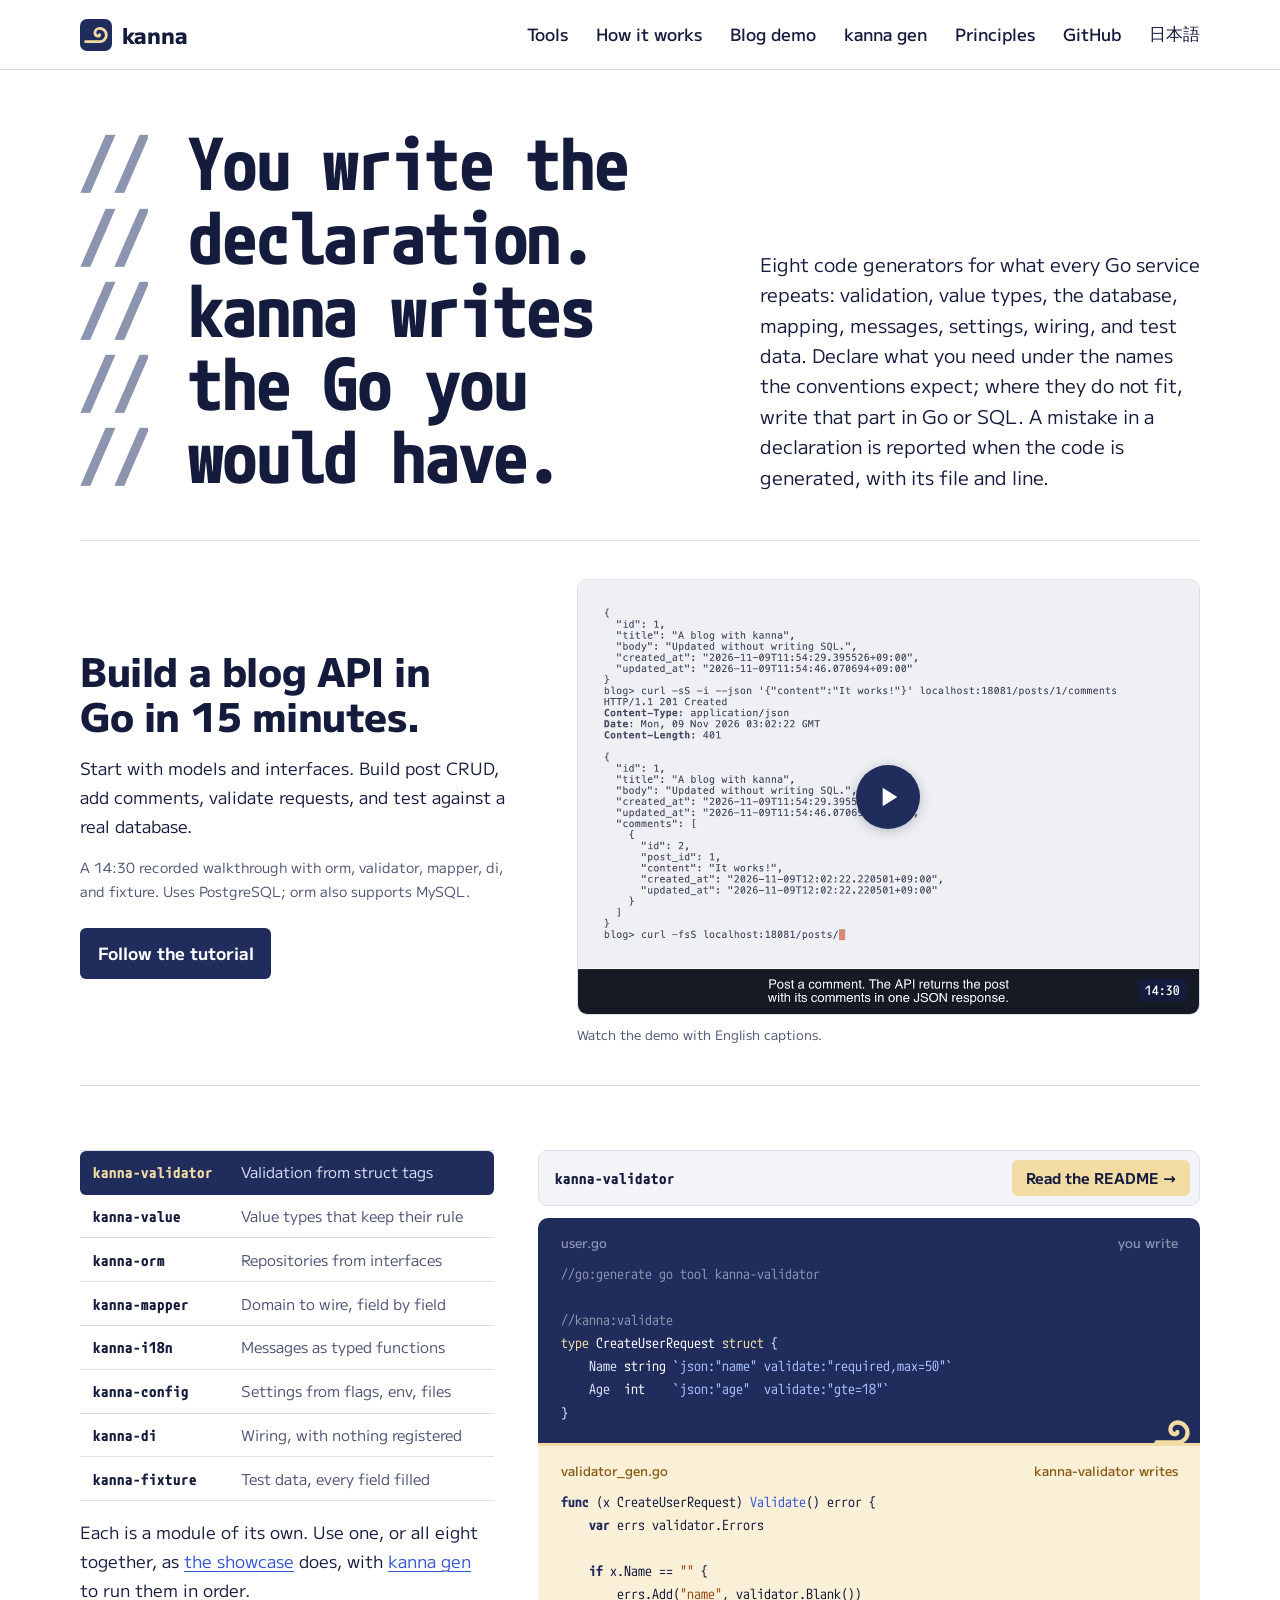
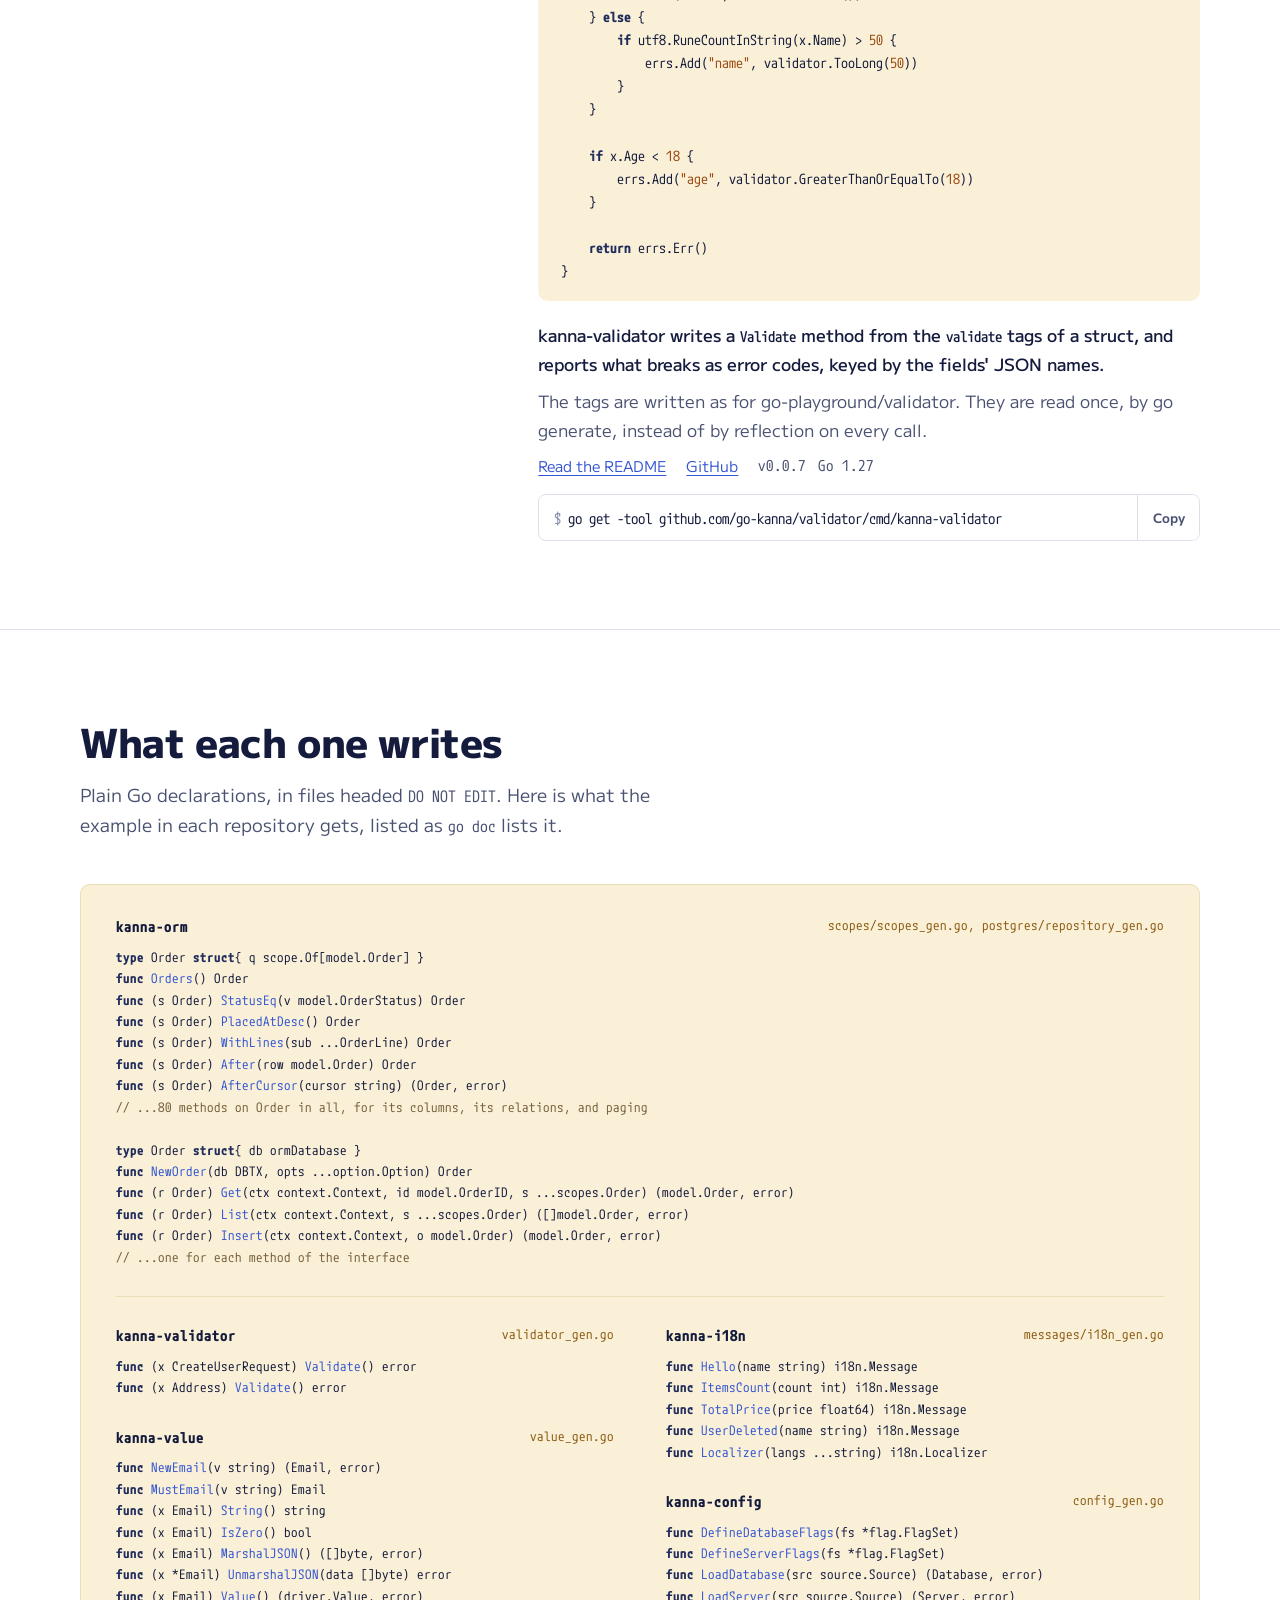
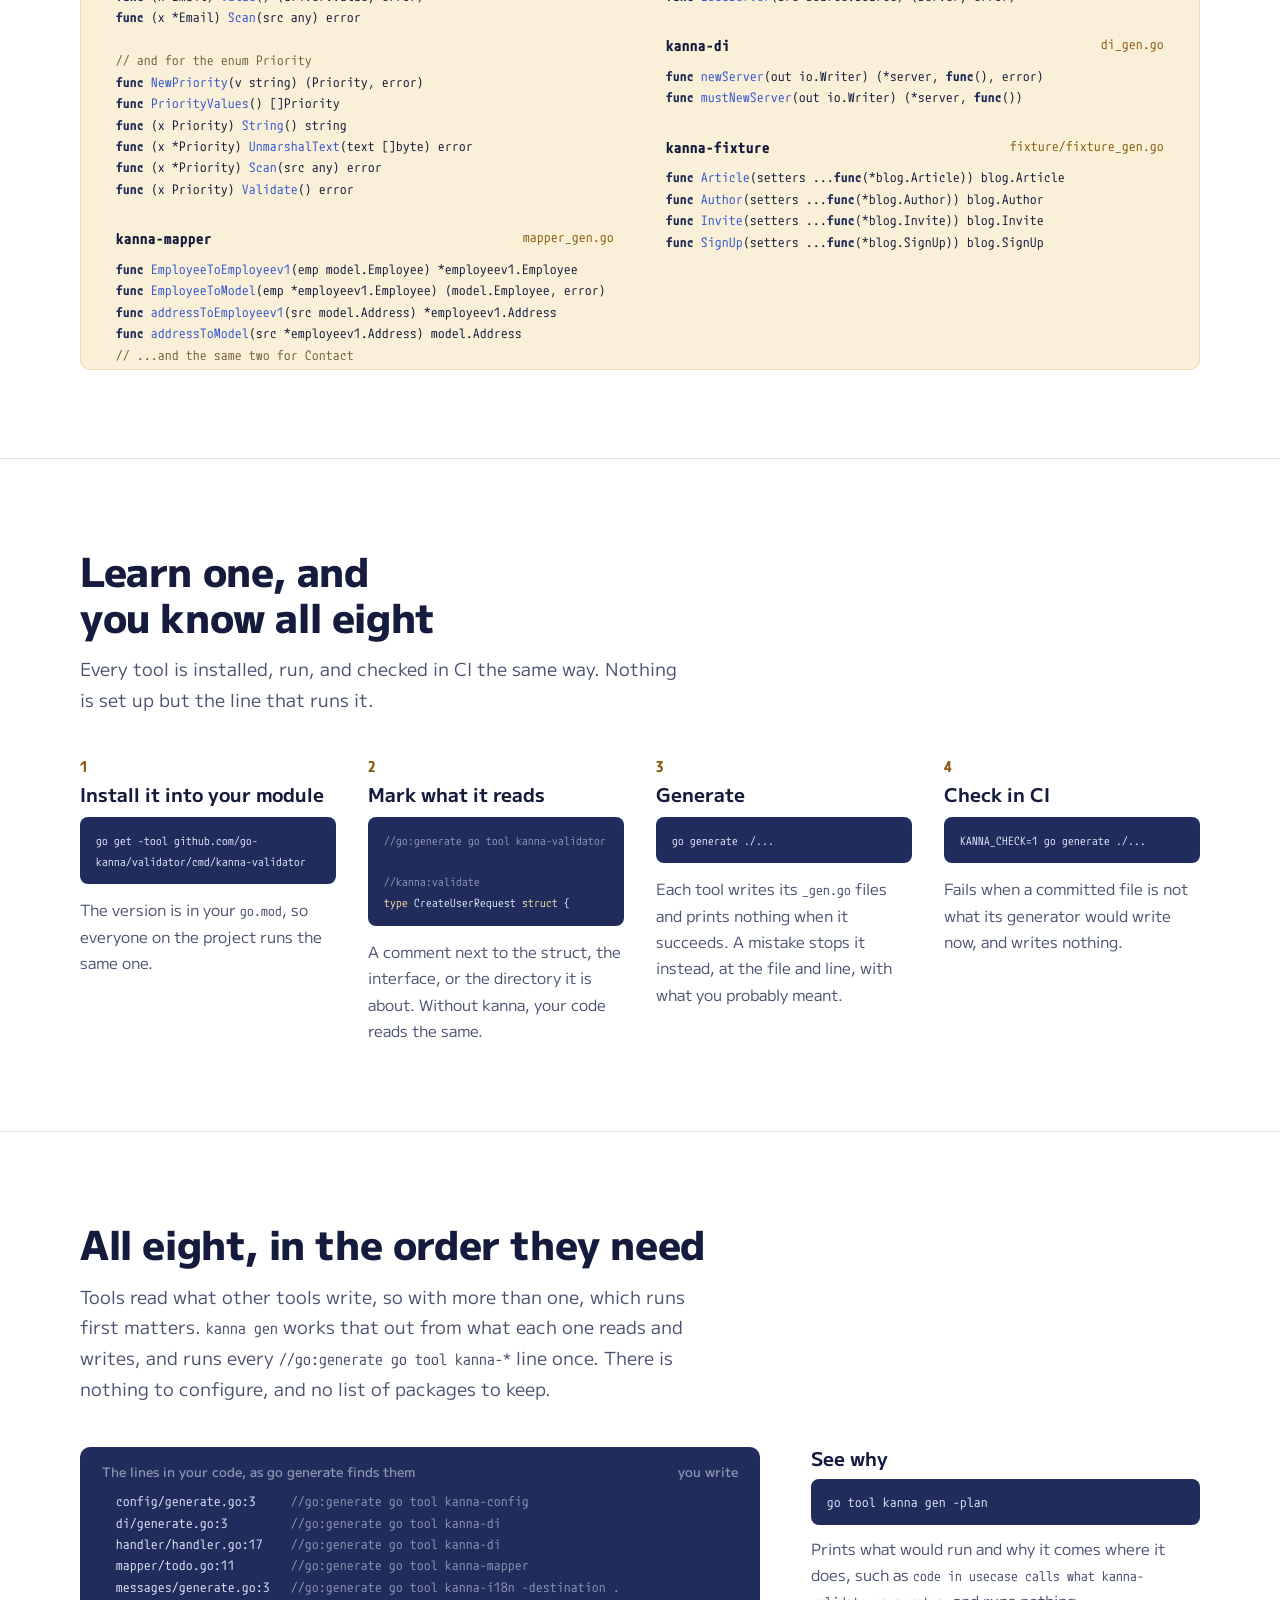
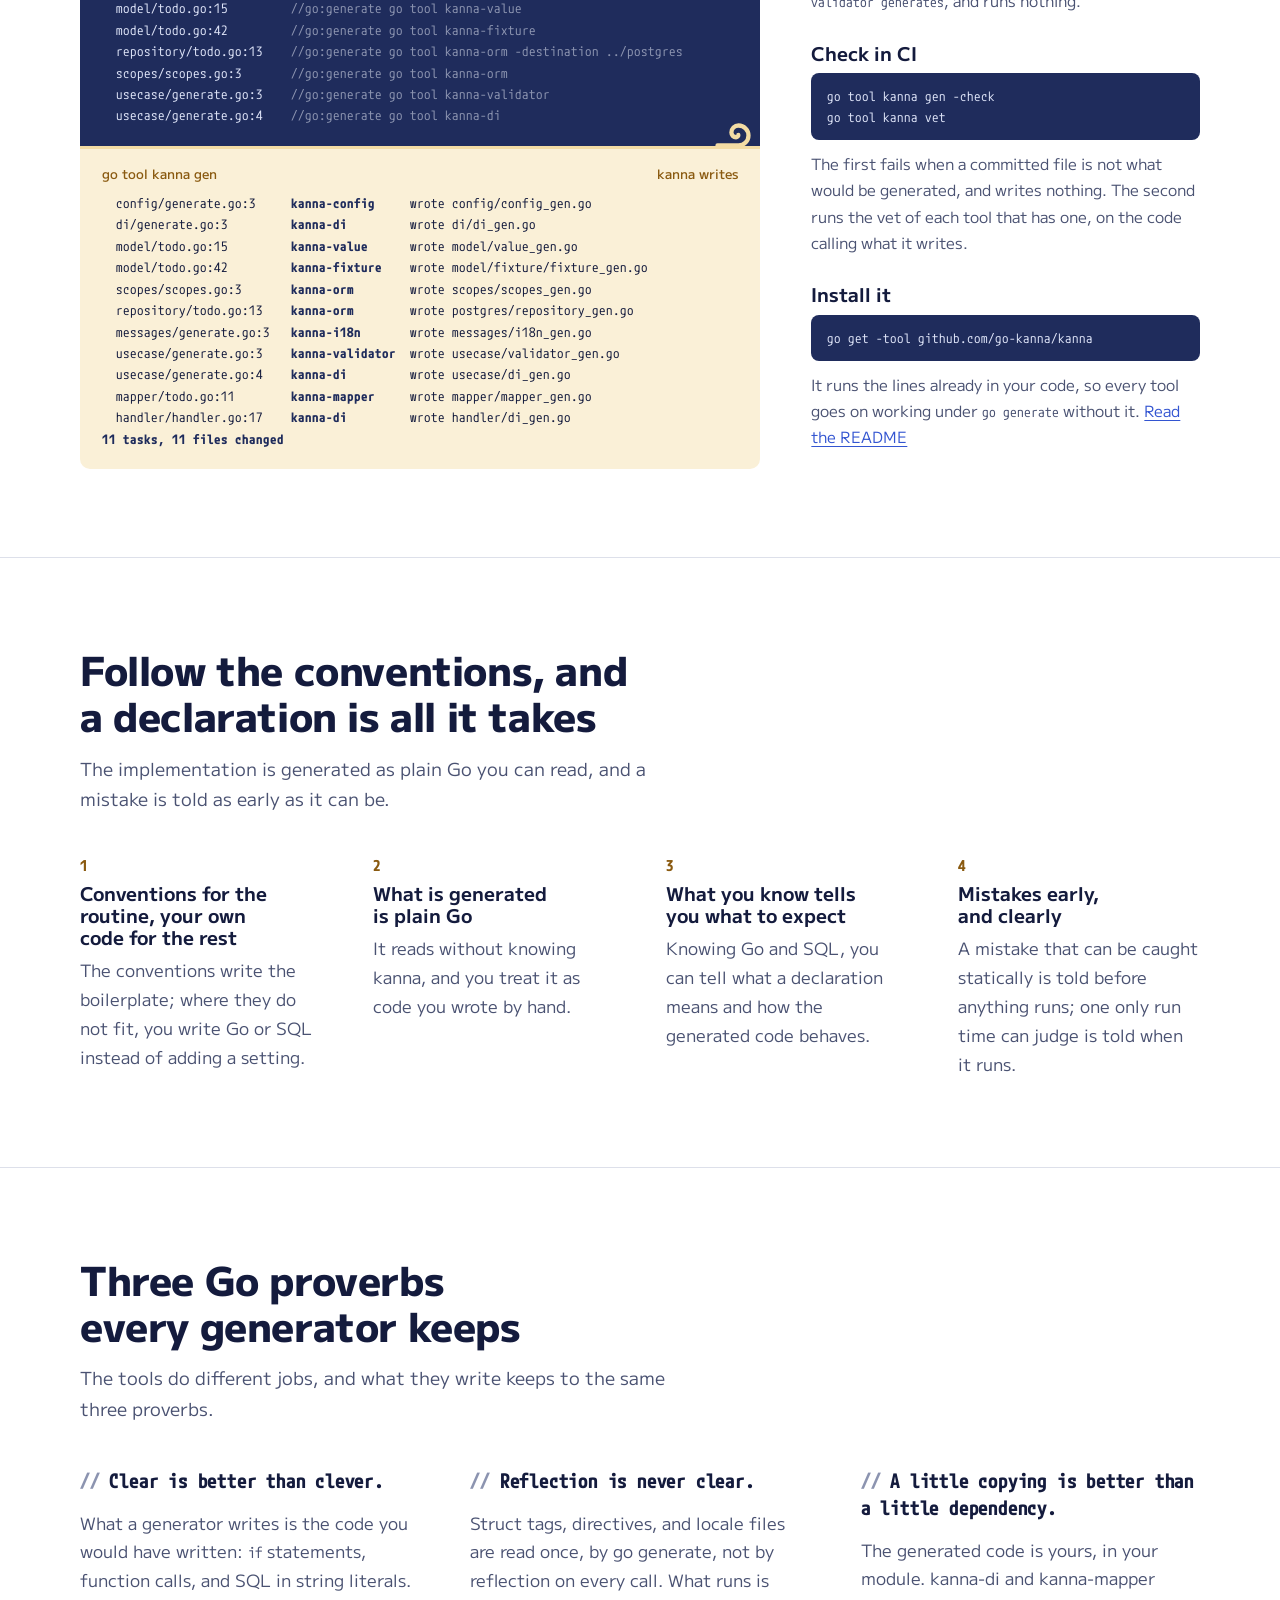
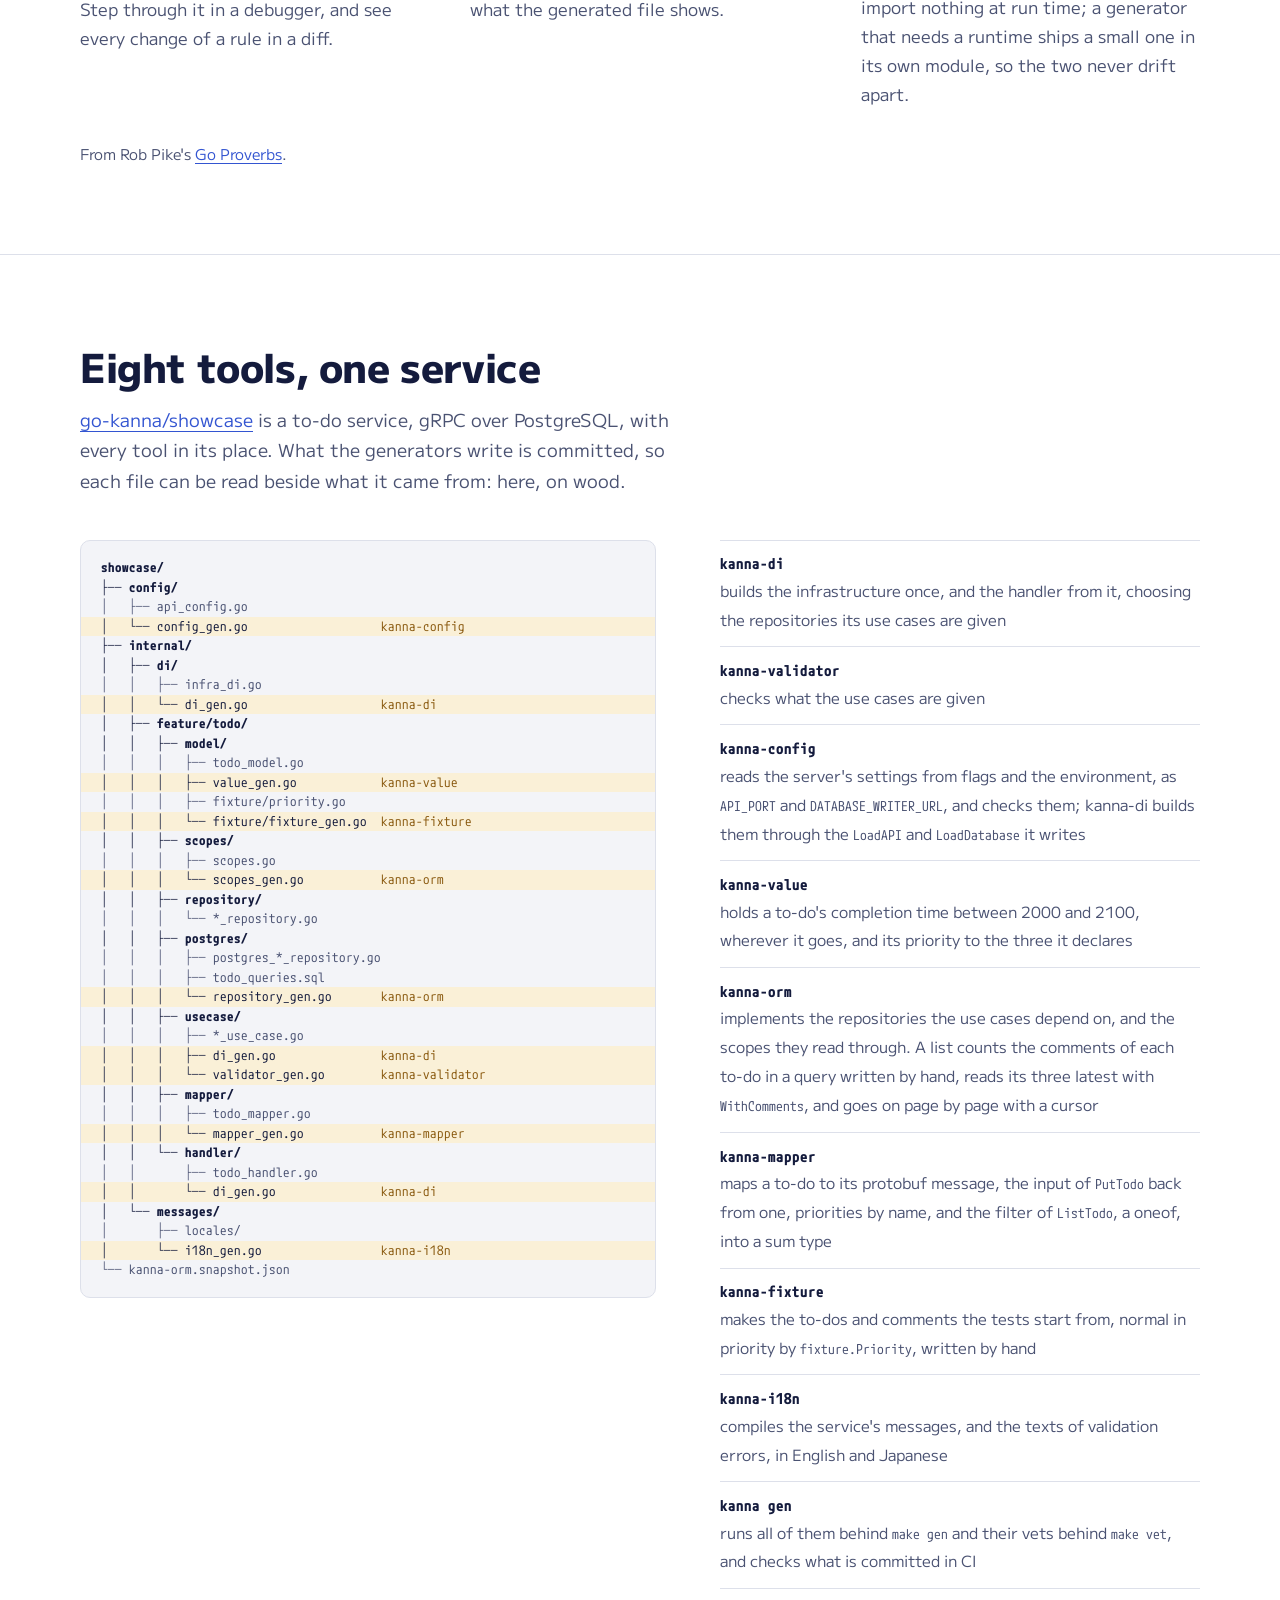
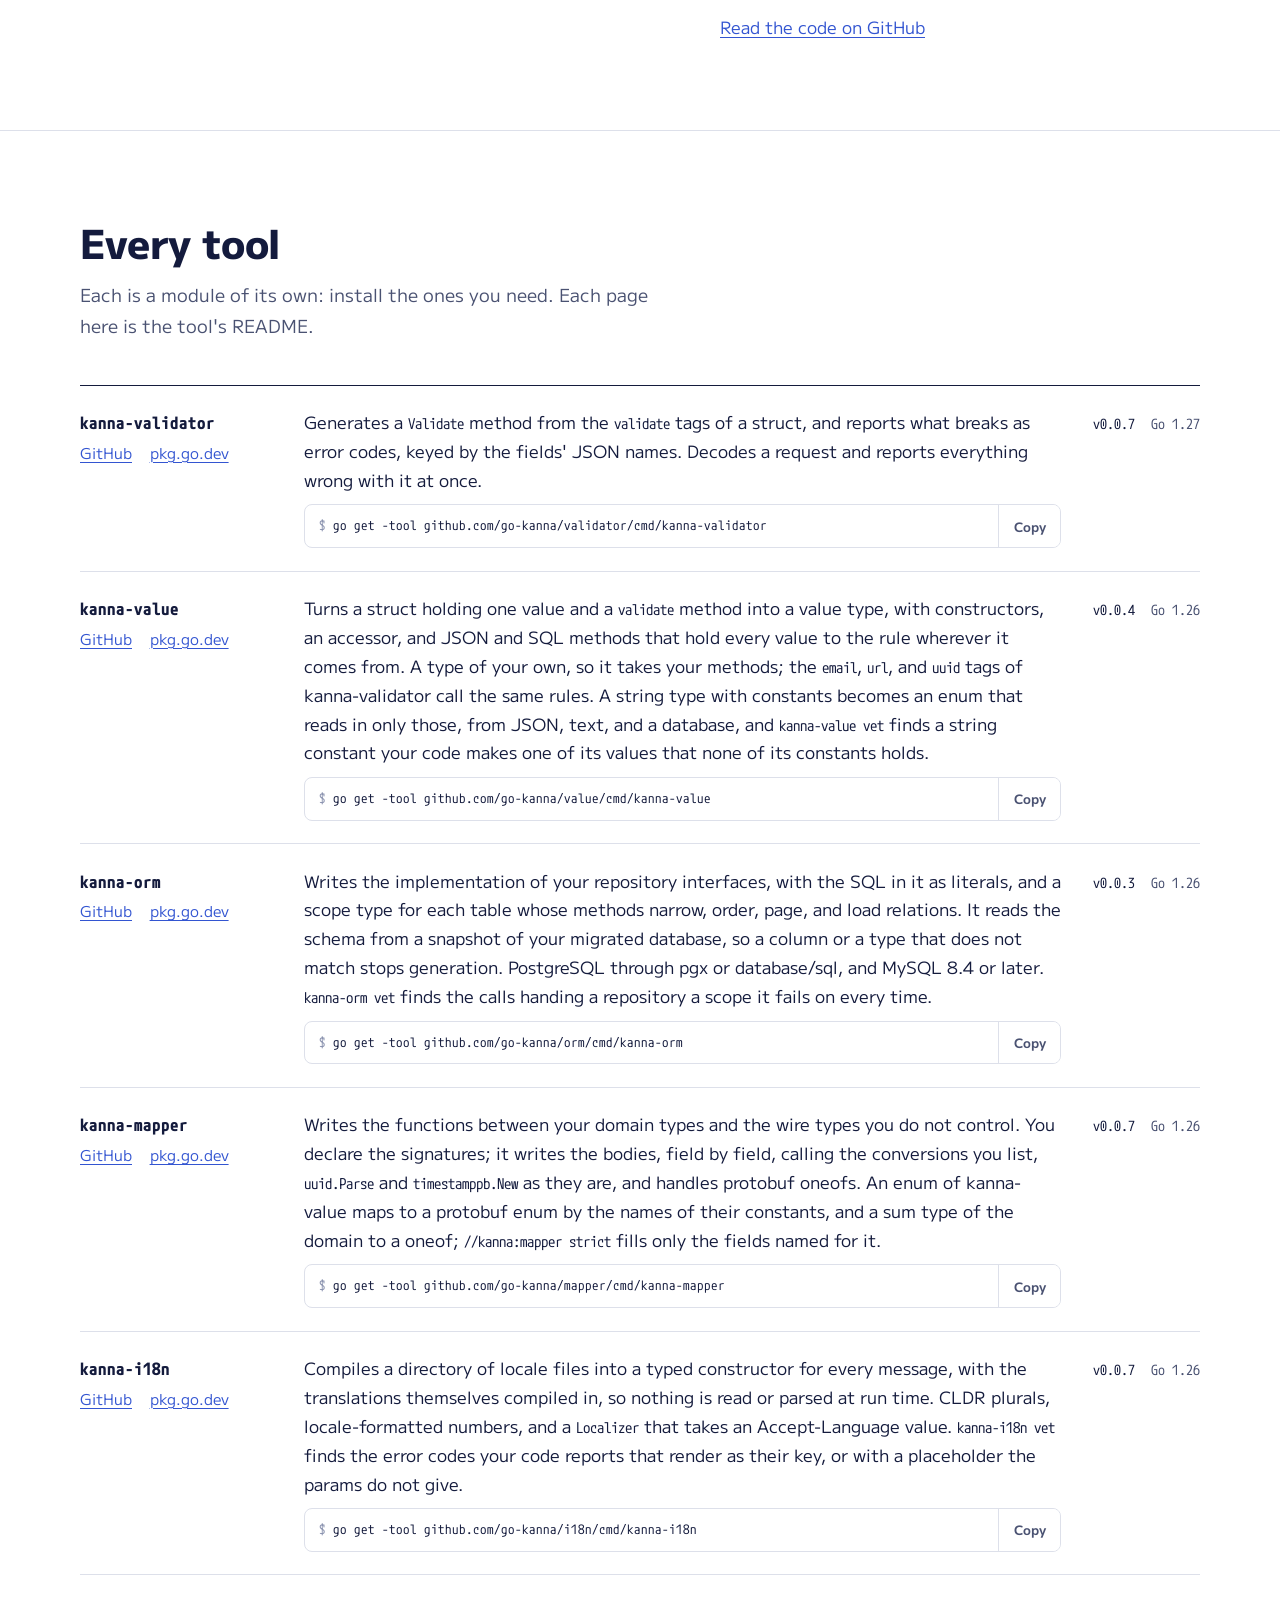
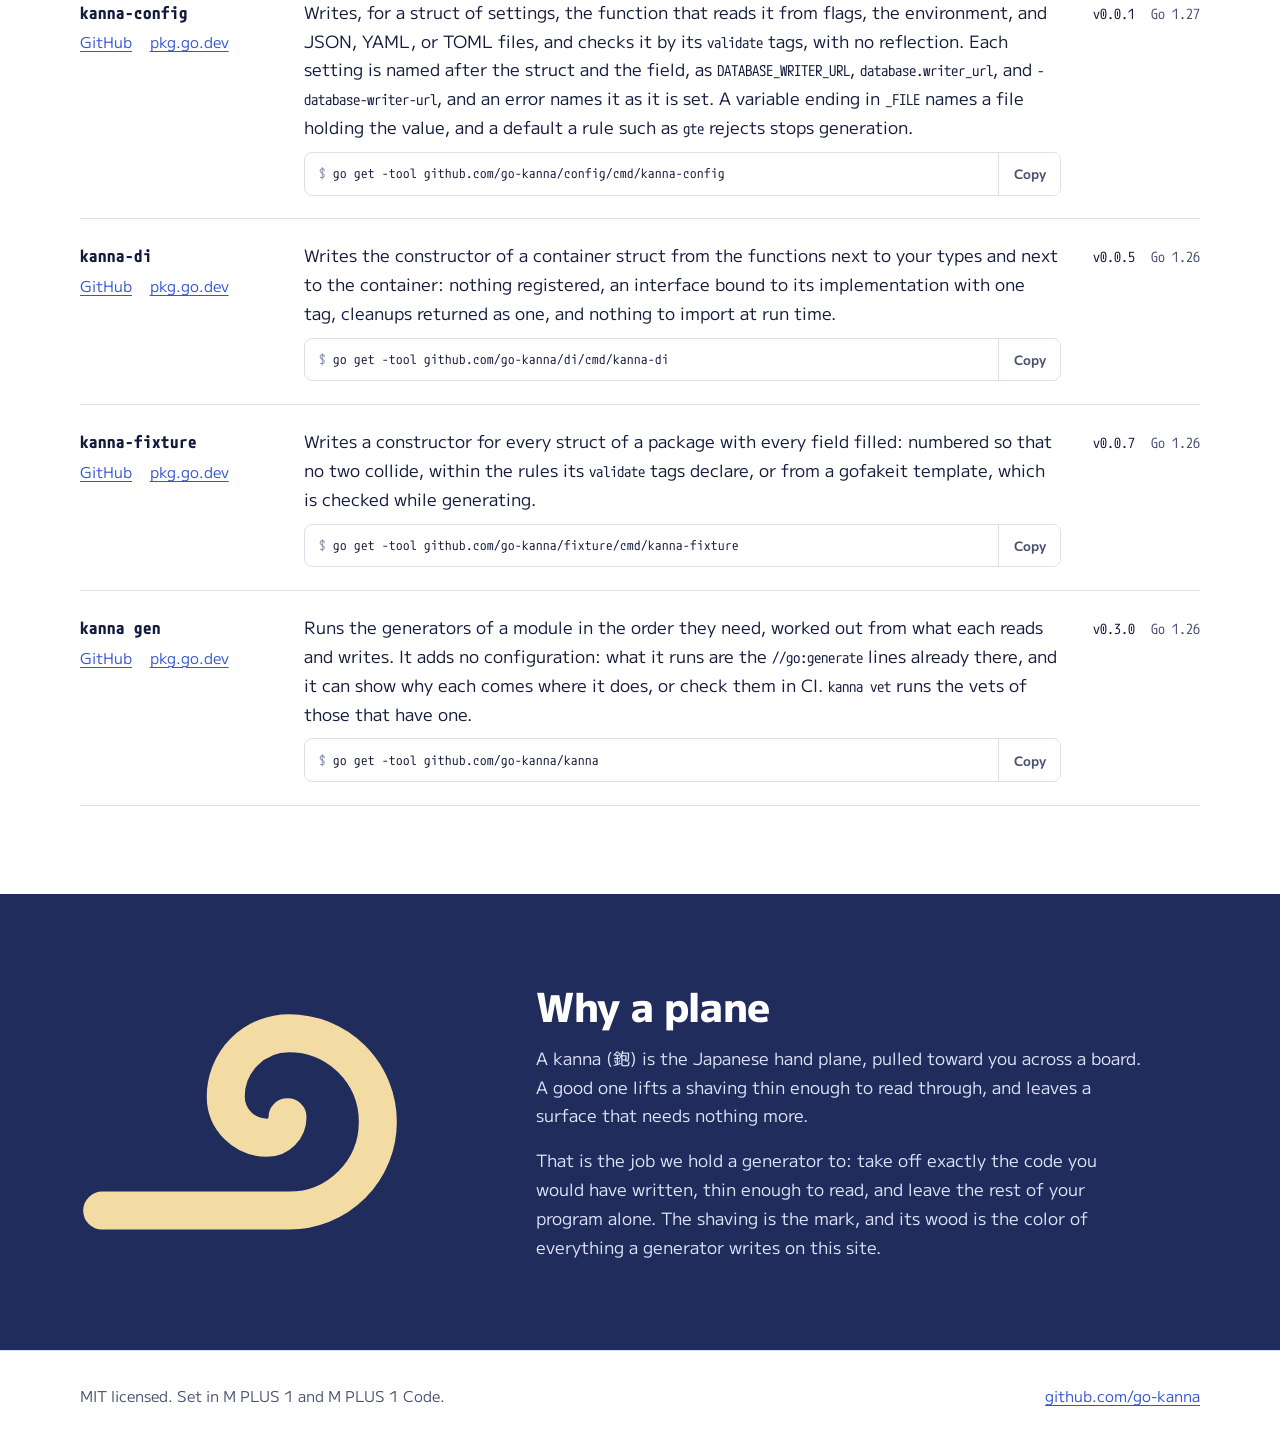
==== commit 9228a918: "docs(site): name kanna-config's file without a directory, as it is written next to the struct" ====
--- a/index.html
+++ b/index.html
@@ -607,7 +607,7 @@
 <span class="k">func</span> <span class="f">Localizer</span>(langs ...<span class="t">string</span>) i18n.<span class="t">Localizer</span></code></pre>
         </div>
         <div class="output">
-          <h3><a href="config/">kanna-config</a><span>settings/config_gen.go</span></h3>
+          <h3><a href="config/">kanna-config</a><span>config_gen.go</span></h3>
 <pre><code><span class="k">func</span> <span class="f">DefineDatabaseFlags</span>(fs *flag.<span class="t">FlagSet</span>)
 <span class="k">func</span> <span class="f">DefineServerFlags</span>(fs *flag.<span class="t">FlagSet</span>)
 <span class="k">func</span> <span class="f">LoadDatabase</span>(src source.<span class="t">Source</span>) (<span class="t">Database</span>, <span class="t">error</span>)
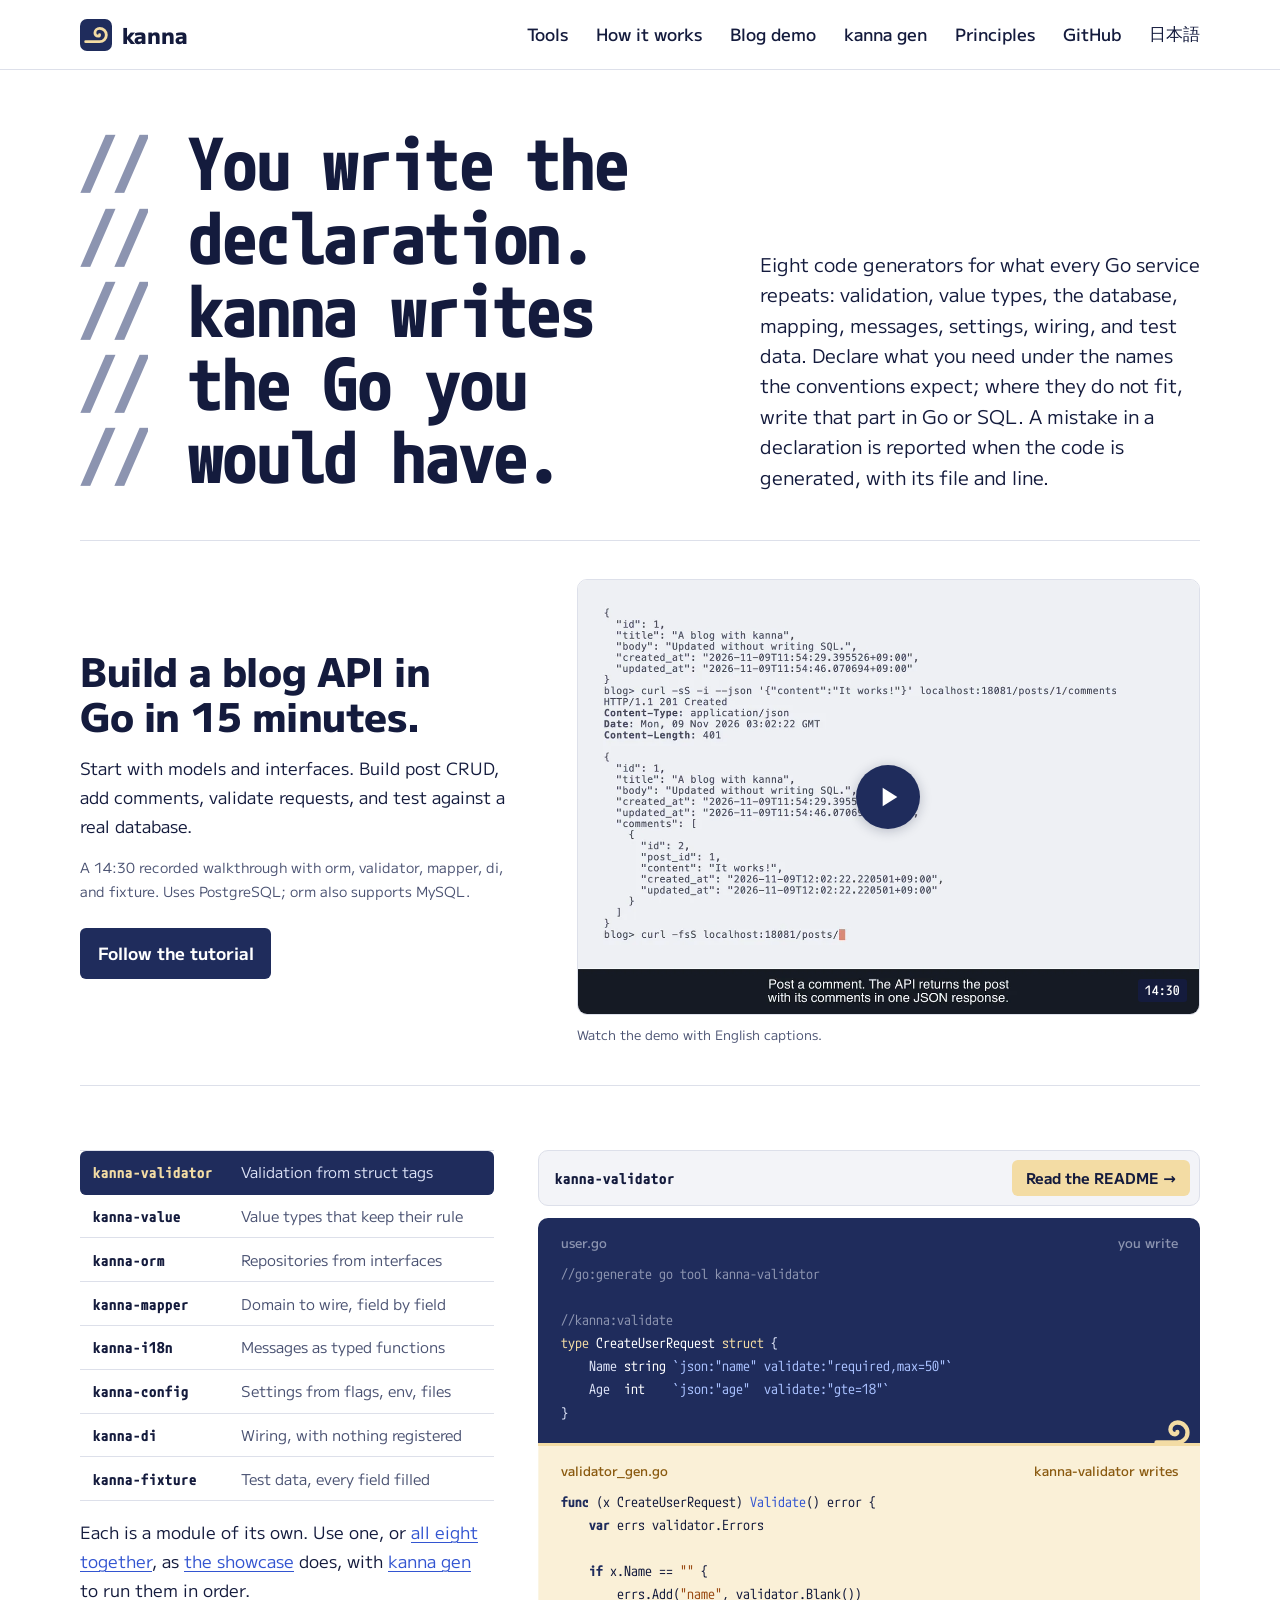
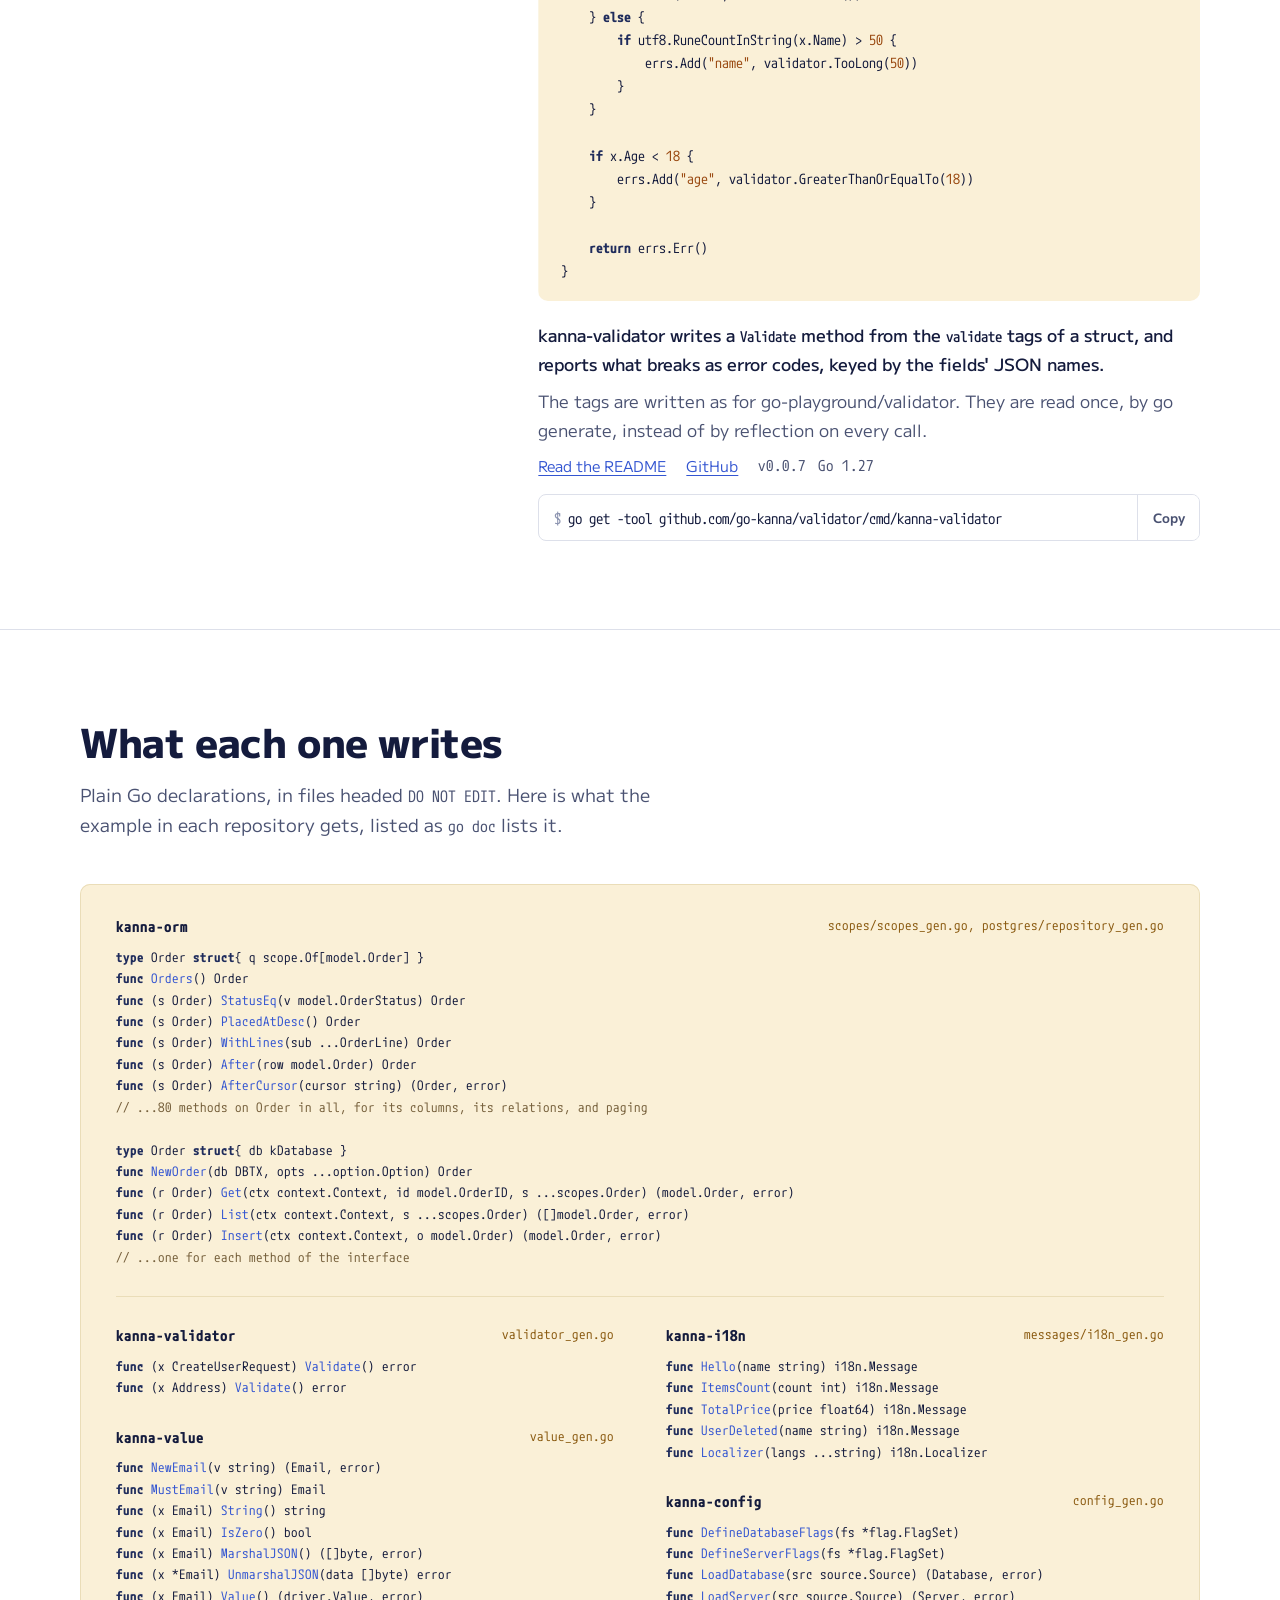
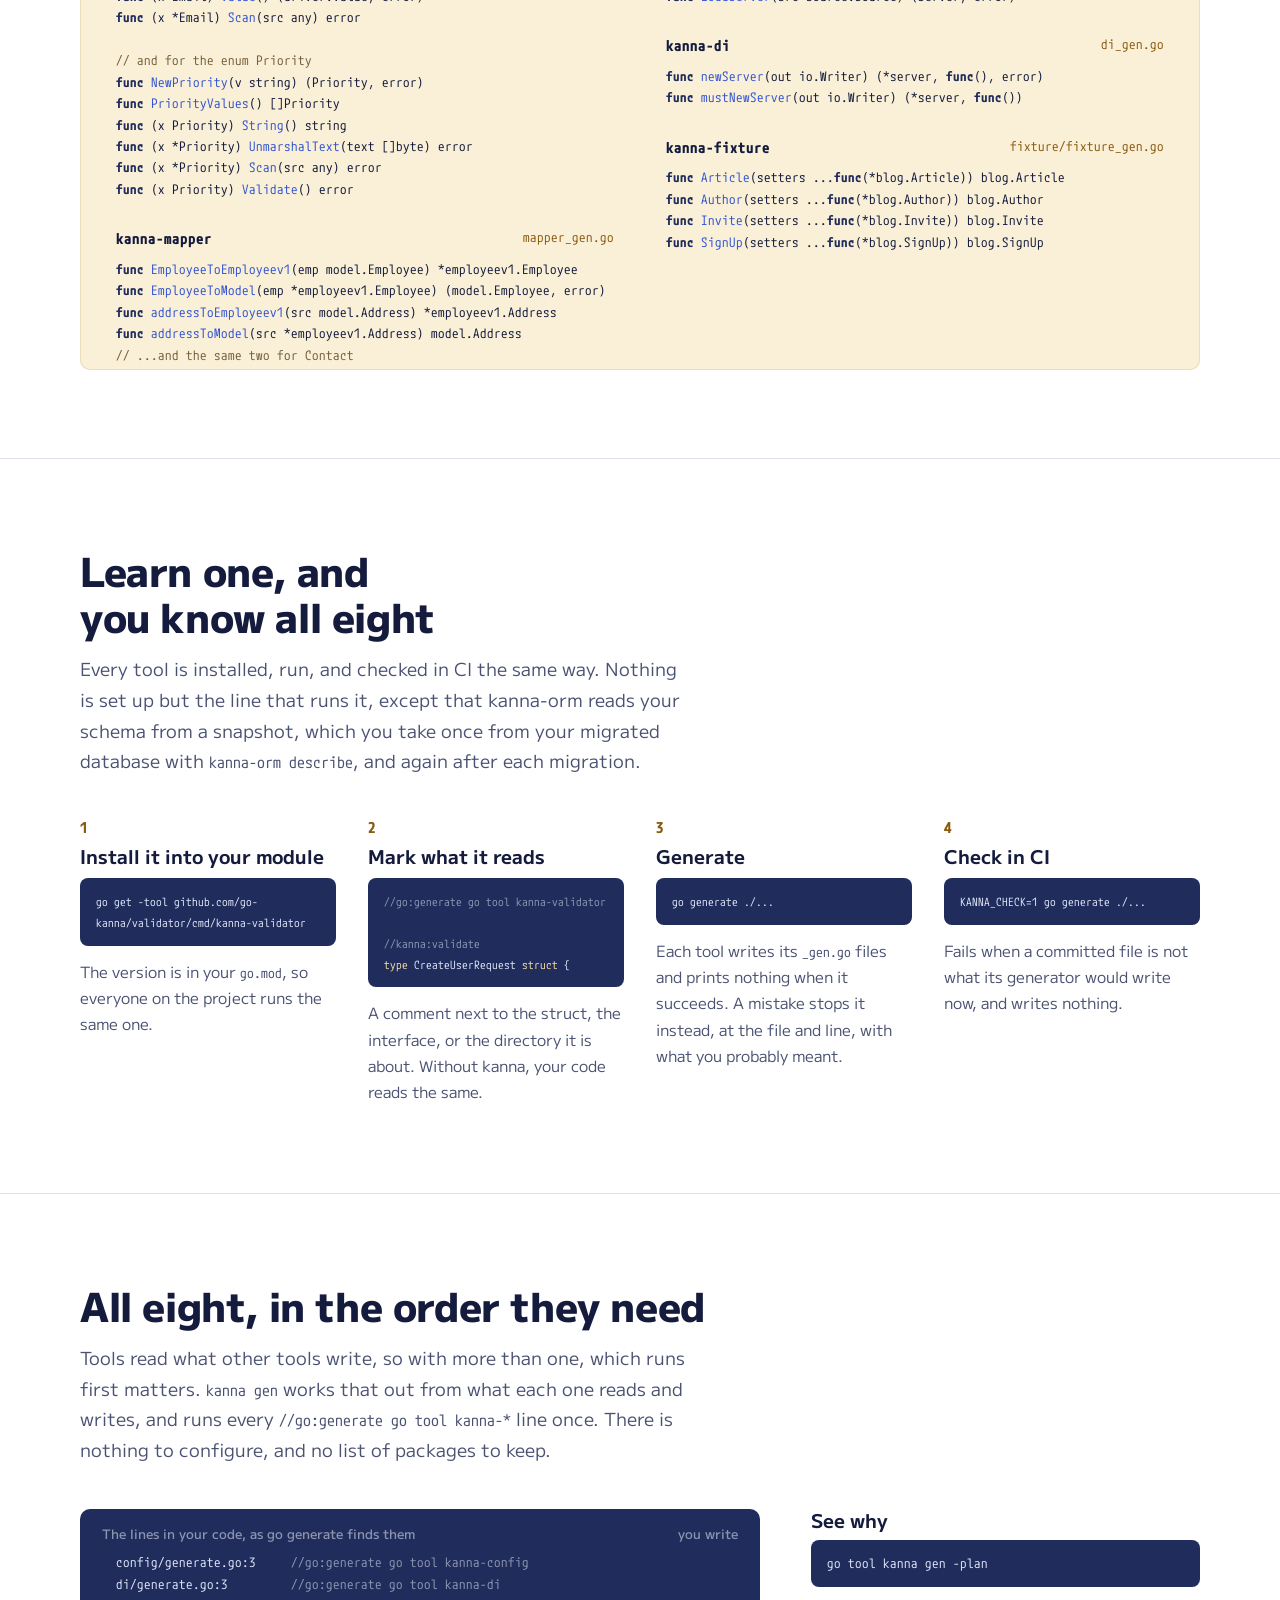
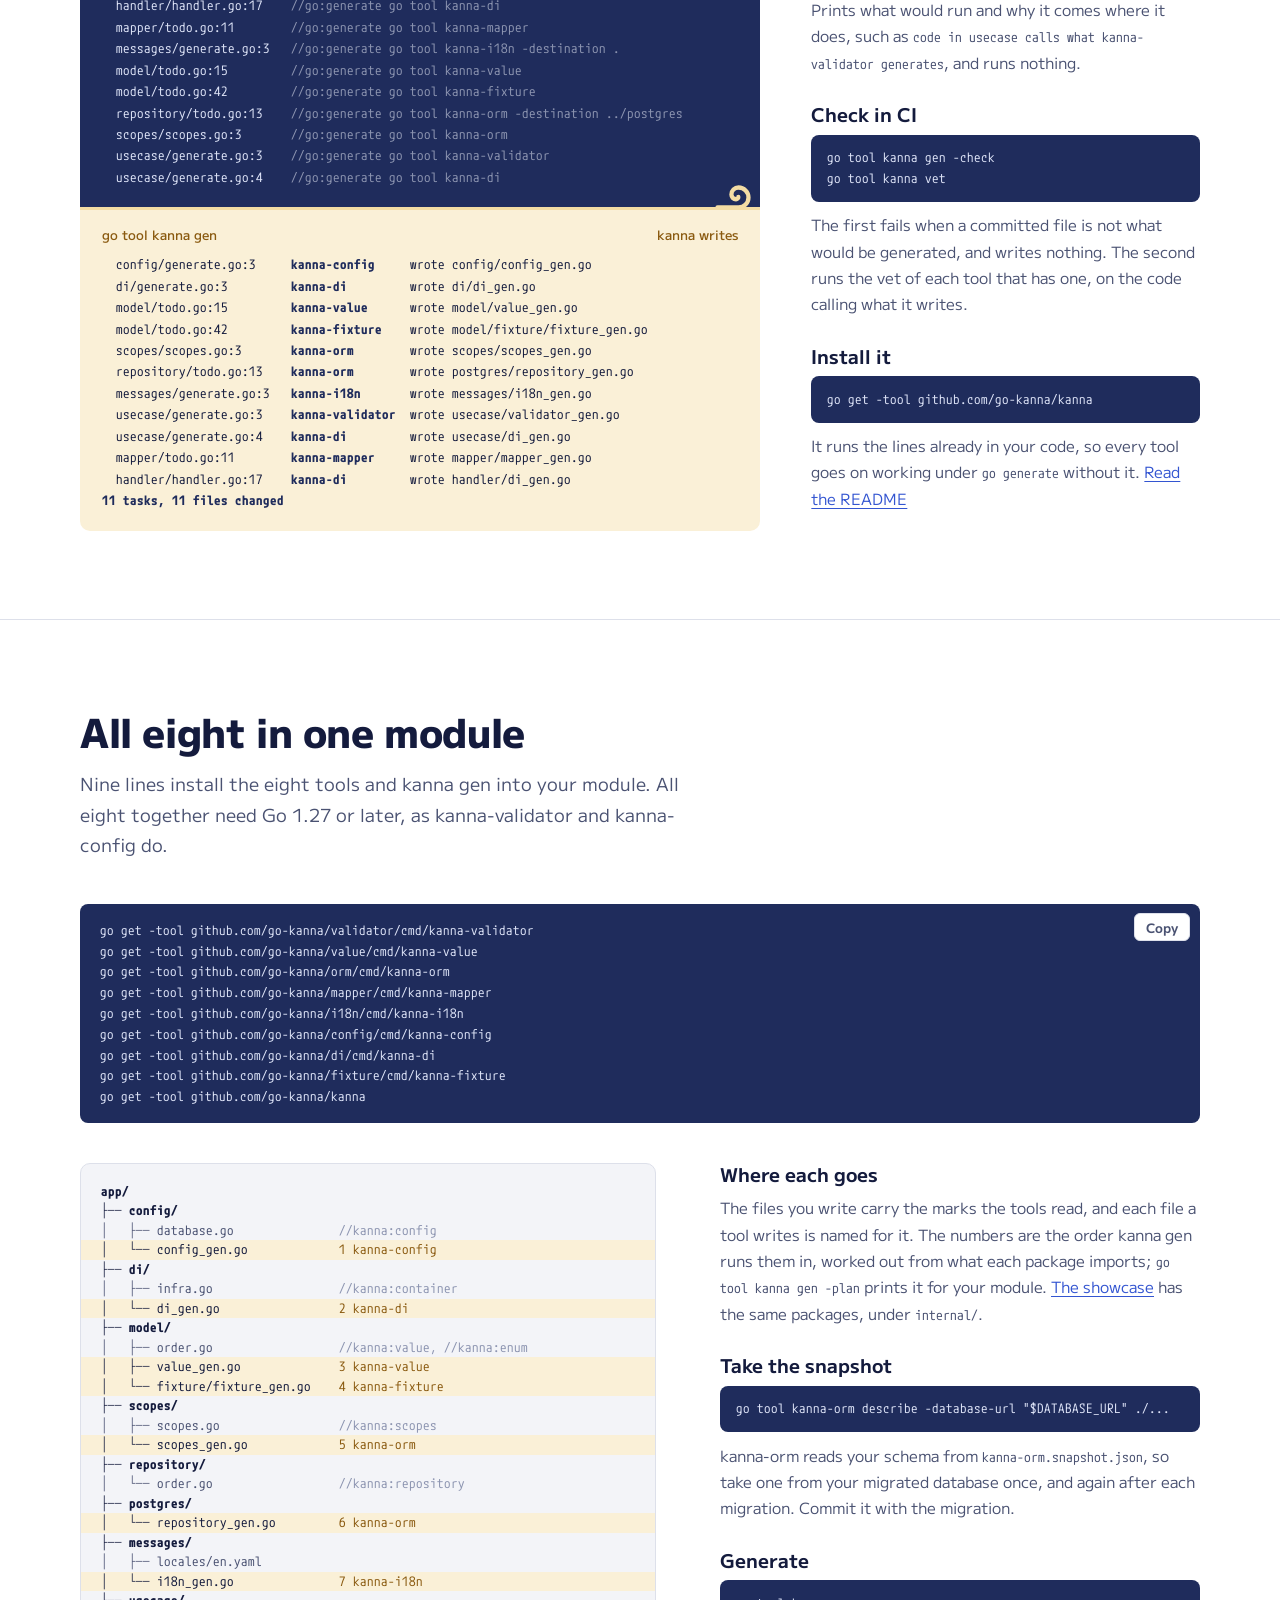
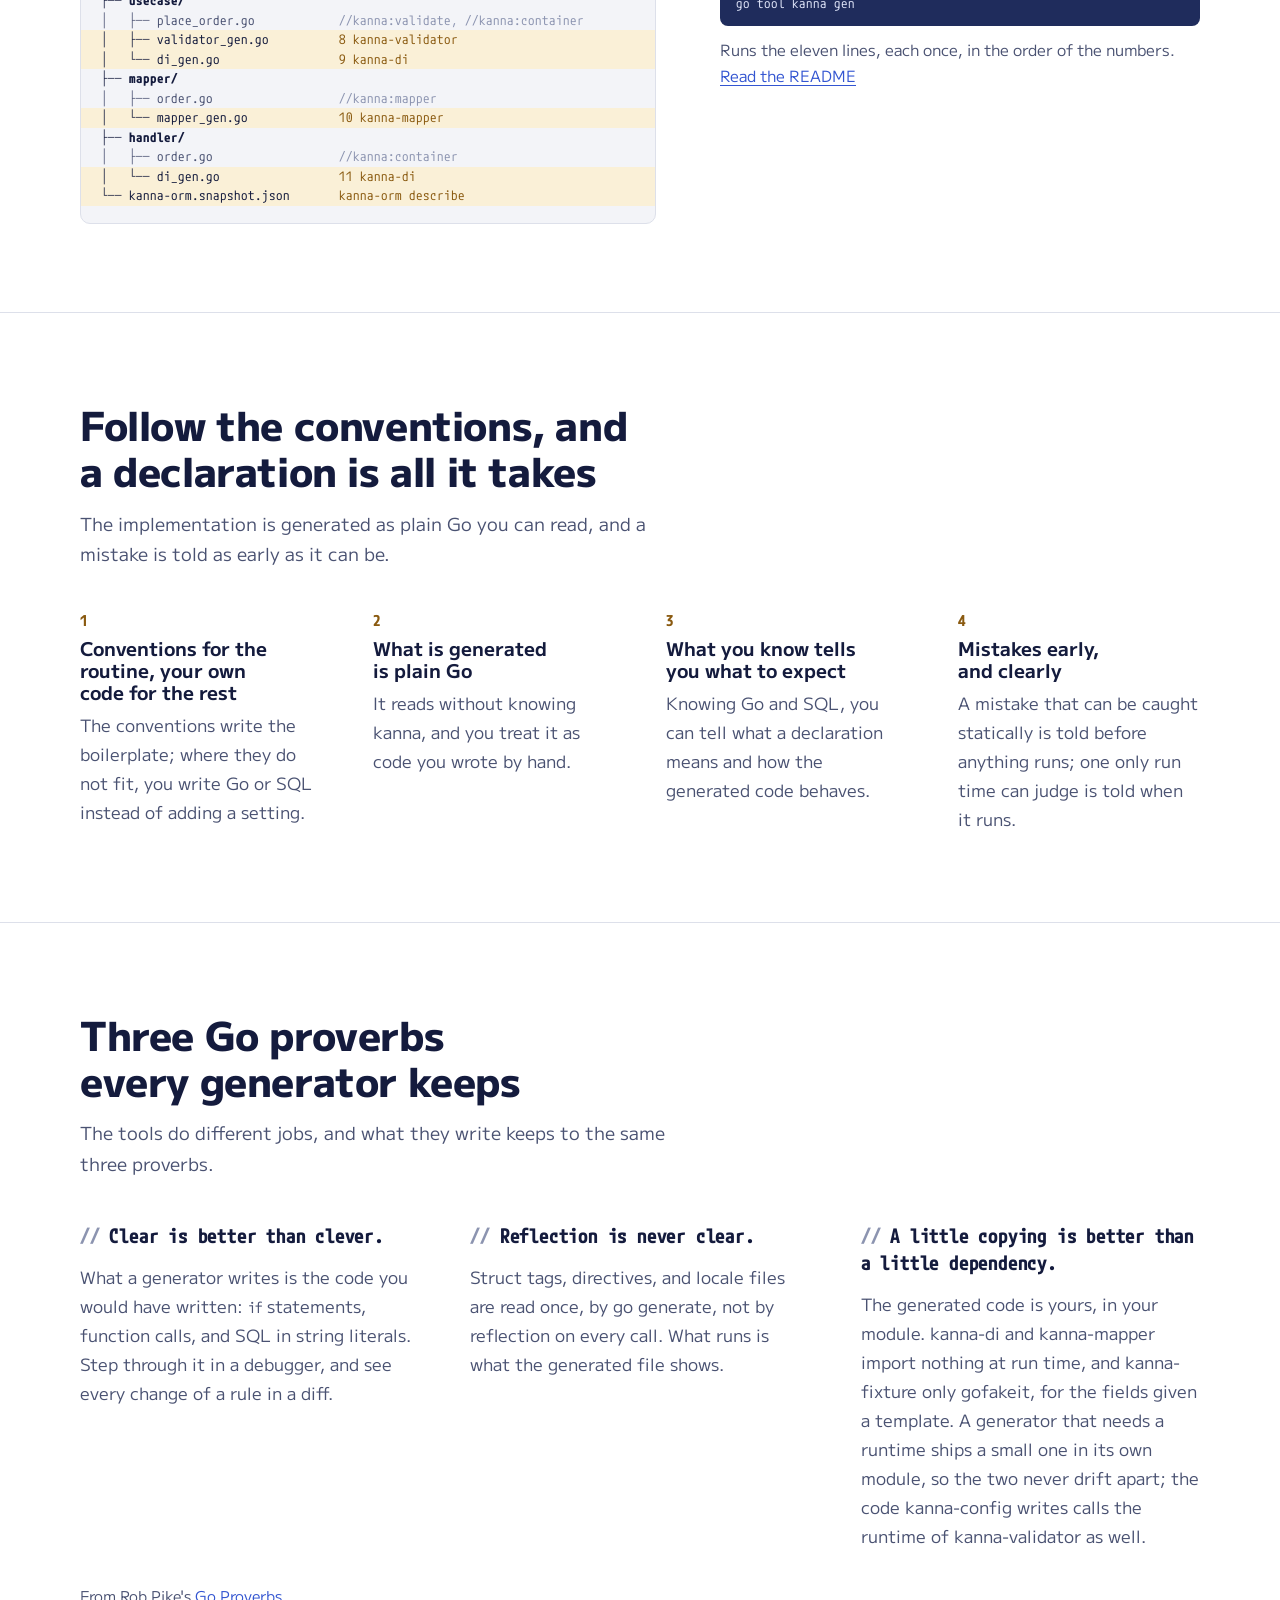
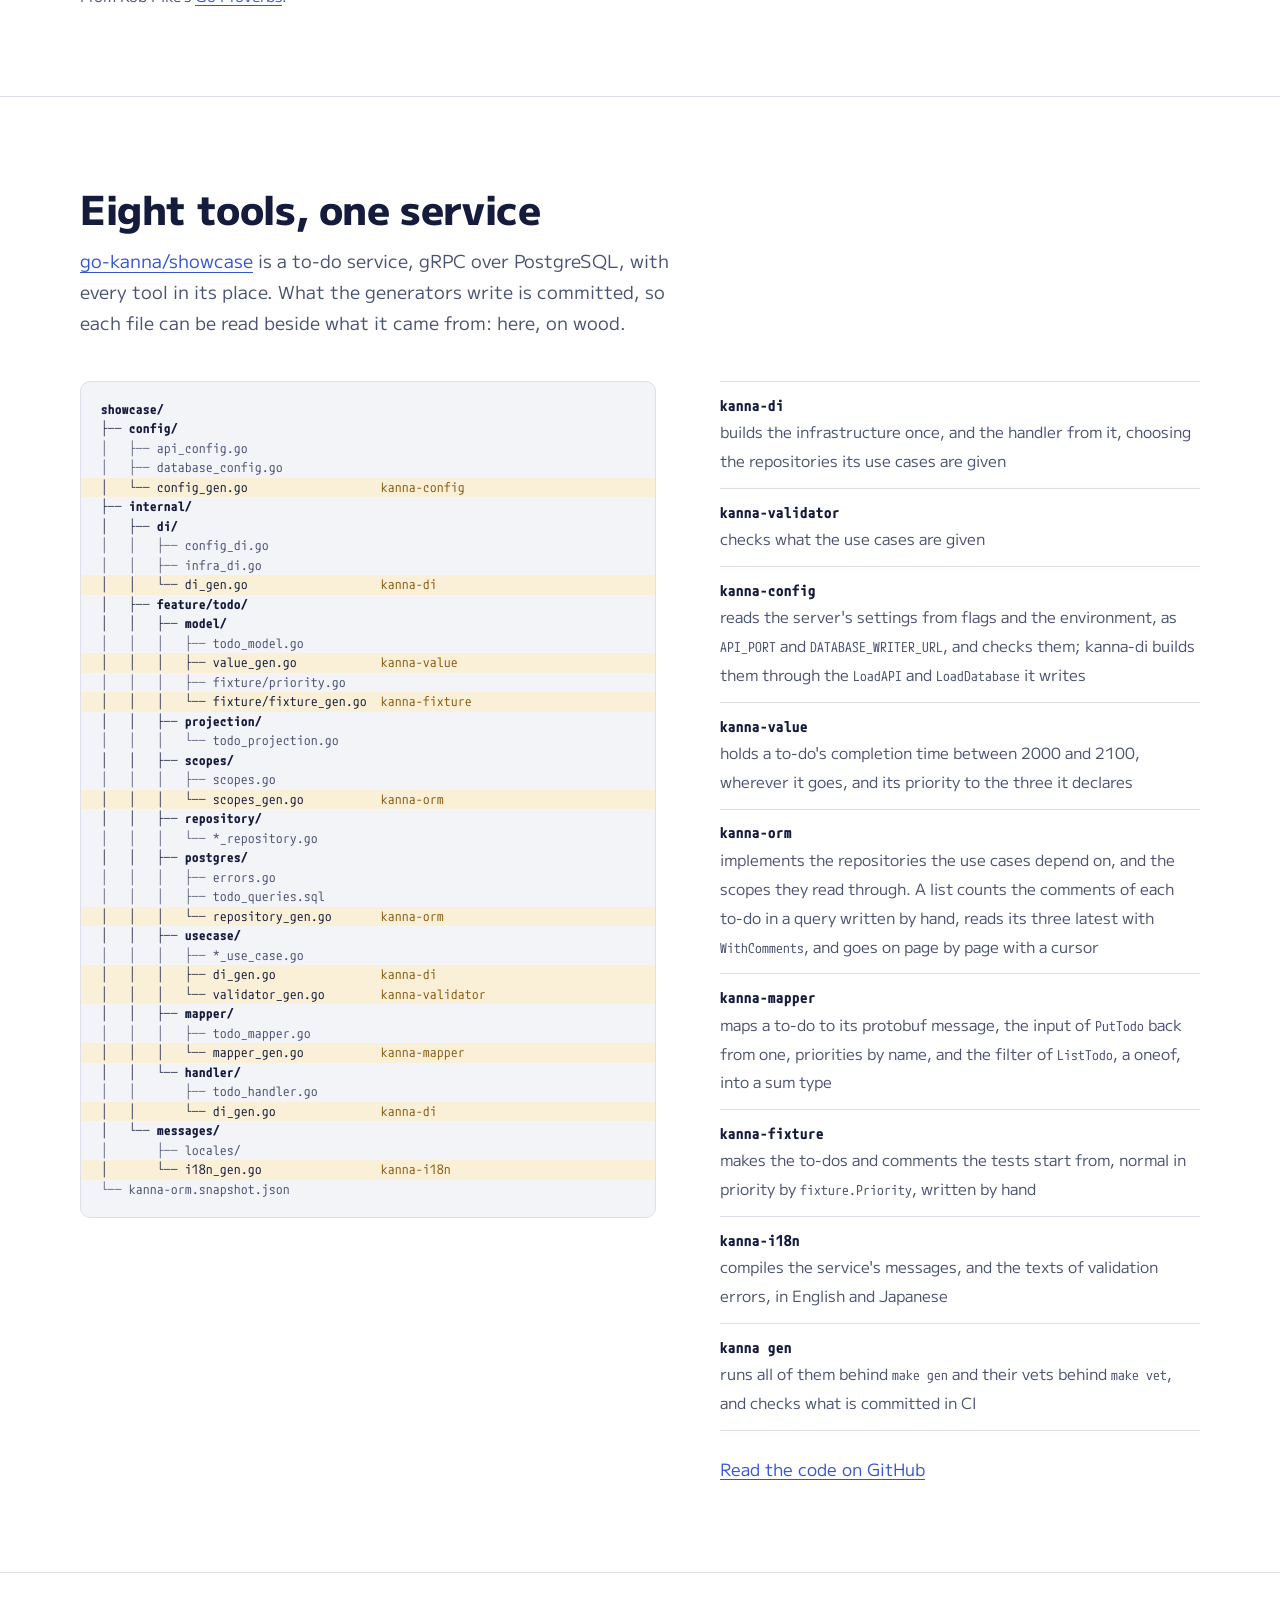
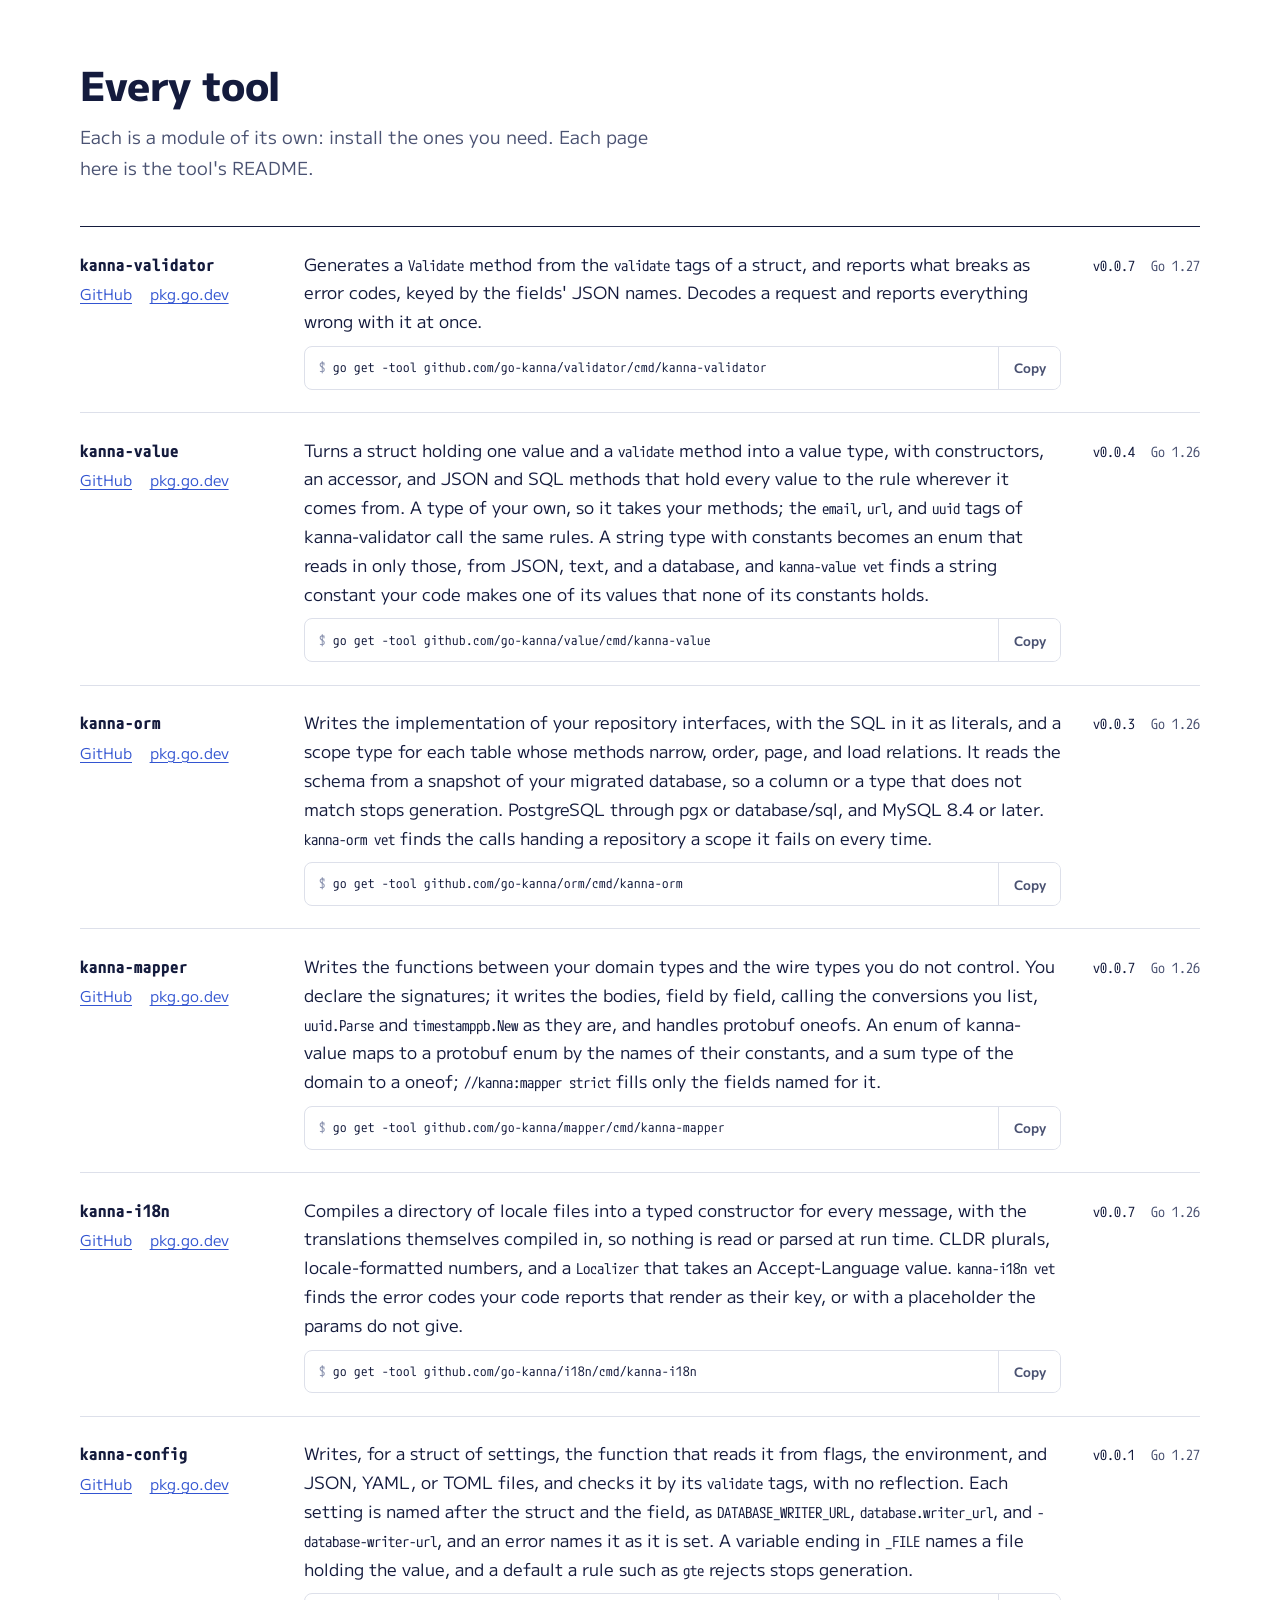
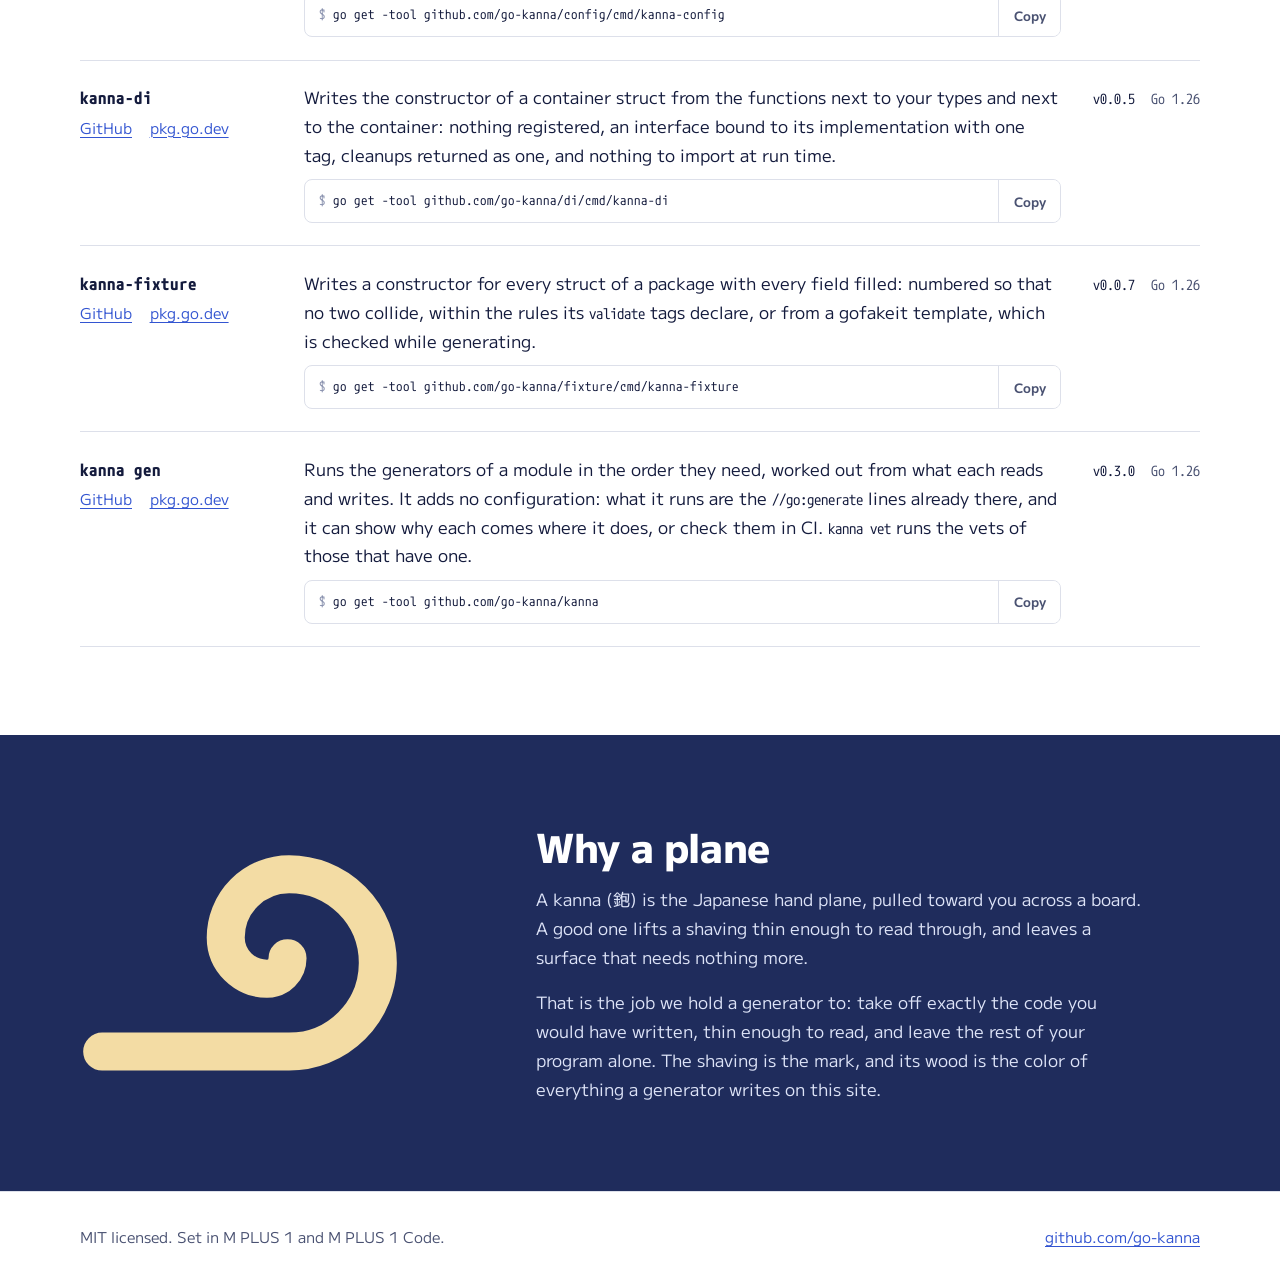
==== commit cf47457a: "docs: add a start for all eight, and correct the landing page against the tools" ====
--- a/index.html
+++ b/index.html
@@ -75,7 +75,7 @@
             <a href="#di-panel" id="di-tab" role="tab" aria-controls="di-panel" aria-selected="false"><b>kanna-di</b><span>Wiring, with nothing registered</span></a>
             <a href="#fixture-panel" id="fixture-tab" role="tab" aria-controls="fixture-panel" aria-selected="false"><b>kanna-fixture</b><span>Test data, every field filled</span></a>
           </div>
-          <p class="aside">Each is a module of its own. Use one, or all eight together, as <a href="#showcase">the showcase</a> does, with <a href="#gen">kanna gen</a> to run them in order.</p>
+          <p class="aside">Each is a module of its own. Use one, or <a href="#start">all eight together</a>, as <a href="#showcase">the showcase</a> does, with <a href="#gen">kanna gen</a> to run them in order.</p>
         </div>
 
         <div class="panels">
@@ -559,7 +559,7 @@
 <span class="k">func</span> (s <span class="t">Order</span>) <span class="f">AfterCursor</span>(cursor <span class="t">string</span>) (<span class="t">Order</span>, <span class="t">error</span>)
 <span class="c">// ...80 methods on Order in all, for its columns, its relations, and paging</span>
 
-<span class="k">type</span> <span class="t">Order</span> <span class="k">struct</span>{ db <span class="t">ormDatabase</span> }
+<span class="k">type</span> <span class="t">Order</span> <span class="k">struct</span>{ db <span class="t">kDatabase</span> }
 <span class="k">func</span> <span class="f">NewOrder</span>(db <span class="t">DBTX</span>, opts ...option.<span class="t">Option</span>) <span class="t">Order</span>
 <span class="k">func</span> (r <span class="t">Order</span>) <span class="f">Get</span>(ctx context.<span class="t">Context</span>, id model.<span class="t">OrderID</span>, s ...scopes.<span class="t">Order</span>) (model.<span class="t">Order</span>, <span class="t">error</span>)
 <span class="k">func</span> (r <span class="t">Order</span>) <span class="f">List</span>(ctx context.<span class="t">Context</span>, s ...scopes.<span class="t">Order</span>) ([]model.<span class="t">Order</span>, <span class="t">error</span>)
@@ -632,7 +632,7 @@
   <section class="how" id="how" aria-labelledby="how-title">
     <div class="wrap">
       <h2 id="how-title">Learn one, and you know all eight</h2>
-      <p class="intro">Every tool is installed, run, and checked in CI the same way. Nothing is set up but the line that runs it.</p>
+      <p class="intro">Every tool is installed, run, and checked in CI the same way. Nothing is set up but the line that runs it, except that kanna-orm reads your schema from a snapshot, which you take once from your migrated database with <code>kanna-orm describe</code>, and again after each migration.</p>
       <ol class="steps">
         <li>
           <h3>Install it into your module</h3>
@@ -720,6 +720,44 @@
     </div>
   </section>
 
+  <section class="start" id="start" aria-labelledby="start-title">
+    <div class="wrap">
+      <h2 id="start-title">All eight in one module</h2>
+      <p class="intro">Nine lines install the eight tools and kanna gen into your module. All eight together need <span data-go="go-kanna/config">Go 1.27</span> or later, as kanna-validator and kanna-config do.</p>
+      <div class="kit">
+<pre class="cmd"><code id="install-all">go get -tool github.com/go-kanna/validator/cmd/kanna-validator
+go get -tool github.com/go-kanna/value/cmd/kanna-value
+go get -tool github.com/go-kanna/orm/cmd/kanna-orm
+go get -tool github.com/go-kanna/mapper/cmd/kanna-mapper
+go get -tool github.com/go-kanna/i18n/cmd/kanna-i18n
+go get -tool github.com/go-kanna/config/cmd/kanna-config
+go get -tool github.com/go-kanna/di/cmd/kanna-di
+go get -tool github.com/go-kanna/fixture/cmd/kanna-fixture
+go get -tool github.com/go-kanna/kanna</code></pre>
+        <button type="button" class="copy" data-copy="install-all">Copy</button>
+      </div>
+      <div class="layout">
+<pre class="tree" aria-label="The source tree of a new service using all eight tools: the declarations written by hand, and the files each tool writes beside them, numbered in the order kanna gen runs them"><code><span class="d">app/</span><span>├── <b>config/</b></span><span class="x">│   ├── database.go               <i>//kanna:config</i></span><span class="g">│   └── config_gen.go             <i>1 kanna-config</i></span><span>├── <b>di/</b></span><span class="x">│   ├── infra.go                  <i>//kanna:container</i></span><span class="g">│   └── di_gen.go                 <i>2 kanna-di</i></span><span>├── <b>model/</b></span><span class="x">│   ├── order.go                  <i>//kanna:value, //kanna:enum</i></span><span class="g">│   ├── value_gen.go              <i>3 kanna-value</i></span><span class="g">│   └── fixture/fixture_gen.go    <i>4 kanna-fixture</i></span><span>├── <b>scopes/</b></span><span class="x">│   ├── scopes.go                 <i>//kanna:scopes</i></span><span class="g">│   └── scopes_gen.go             <i>5 kanna-orm</i></span><span>├── <b>repository/</b></span><span class="x">│   └── order.go                  <i>//kanna:repository</i></span><span>├── <b>postgres/</b></span><span class="g">│   └── repository_gen.go         <i>6 kanna-orm</i></span><span>├── <b>messages/</b></span><span class="x">│   ├── locales/en.yaml</span><span class="g">│   └── i18n_gen.go               <i>7 kanna-i18n</i></span><span>├── <b>usecase/</b></span><span class="x">│   ├── place_order.go            <i>//kanna:validate, //kanna:container</i></span><span class="g">│   ├── validator_gen.go          <i>8 kanna-validator</i></span><span class="g">│   └── di_gen.go                 <i>9 kanna-di</i></span><span>├── <b>mapper/</b></span><span class="x">│   ├── order.go                  <i>//kanna:mapper</i></span><span class="g">│   └── mapper_gen.go             <i>10 kanna-mapper</i></span><span>├── <b>handler/</b></span><span class="x">│   ├── order.go                  <i>//kanna:container</i></span><span class="g">│   └── di_gen.go                 <i>11 kanna-di</i></span><span class="g">└── kanna-orm.snapshot.json       <i>kanna-orm describe</i></span></code></pre>
+        <ul class="ways">
+          <li>
+            <h3>Where each goes</h3>
+            <p>The files you write carry the marks the tools read, and each file a tool writes is named for it. The numbers are the order kanna gen runs them in, worked out from what each package imports; <code>go tool kanna gen -plan</code> prints it for your module. <a href="#showcase">The showcase</a> has the same packages, under <code>internal/</code>.</p>
+          </li>
+          <li>
+            <h3>Take the snapshot</h3>
+<pre class="cmd"><code>go tool kanna-orm describe -database-url "$DATABASE_URL" ./...</code></pre>
+            <p>kanna-orm reads your schema from <code>kanna-orm.snapshot.json</code>, so take one from your migrated database once, and again after each migration. Commit it with the migration.</p>
+          </li>
+          <li>
+            <h3>Generate</h3>
+<pre class="cmd"><code>go tool kanna gen</code></pre>
+            <p>Runs the eleven lines, each once, in the order of the numbers. <a href="kanna/">Read the README</a></p>
+          </li>
+        </ul>
+      </div>
+    </div>
+  </section>
+
   <section class="principles" id="principles" aria-labelledby="principles-title">
     <div class="wrap">
       <h2 id="principles-title">Follow the conventions, and a declaration is all it takes</h2>
@@ -760,7 +798,7 @@
         </li>
         <li>
           <blockquote><p>A little copying is better than a little dependency.</p></blockquote>
-          <p>The generated code is yours, in your module. kanna-di and kanna-mapper import nothing at run time; a generator that needs a runtime ships a small one in its own module, so the two never drift apart.</p>
+          <p>The generated code is yours, in your module. kanna-di and kanna-mapper import nothing at run time, and kanna-fixture only gofakeit, for the fields given a template. A generator that needs a runtime ships a small one in its own module, so the two never drift apart; the code kanna-config writes calls the runtime of kanna-validator as well.</p>
         </li>
       </ul>
       <p class="credit">From Rob Pike's <a href="https://go-proverbs.github.io/">Go Proverbs</a>.</p>
@@ -772,7 +810,7 @@
       <h2 id="showcase-title">Eight tools, one service</h2>
       <p class="intro"><a href="https://github.com/go-kanna/showcase">go-kanna/showcase</a> is a to-do service, gRPC over PostgreSQL, with every tool in its place. What the generators write is committed, so each file can be read beside what it came from: here, on wood.</p>
       <div class="layout">
-<pre class="tree" aria-label="The source tree of go-kanna/showcase, with the files the generators write"><code><span class="d">showcase/</span><span>├── <b>config/</b></span><span class="x">│   ├── api_config.go</span><span class="g">│   └── config_gen.go                   <i>kanna-config</i></span><span>├── <b>internal/</b></span><span>│   ├── <b>di/</b></span><span class="x">│   │   ├── infra_di.go</span><span class="g">│   │   └── di_gen.go                   <i>kanna-di</i></span><span>│   ├── <b>feature/todo/</b></span><span>│   │   ├── <b>model/</b></span><span class="x">│   │   │   ├── todo_model.go</span><span class="g">│   │   │   ├── value_gen.go            <i>kanna-value</i></span><span class="x">│   │   │   ├── fixture/priority.go</span><span class="g">│   │   │   └── fixture/fixture_gen.go  <i>kanna-fixture</i></span><span>│   │   ├── <b>scopes/</b></span><span class="x">│   │   │   ├── scopes.go</span><span class="g">│   │   │   └── scopes_gen.go           <i>kanna-orm</i></span><span>│   │   ├── <b>repository/</b></span><span class="x">│   │   │   └── *_repository.go</span><span>│   │   ├── <b>postgres/</b></span><span class="x">│   │   │   ├── postgres_*_repository.go</span><span class="x">│   │   │   ├── todo_queries.sql</span><span class="g">│   │   │   └── repository_gen.go       <i>kanna-orm</i></span><span>│   │   ├── <b>usecase/</b></span><span class="x">│   │   │   ├── *_use_case.go</span><span class="g">│   │   │   ├── di_gen.go               <i>kanna-di</i></span><span class="g">│   │   │   └── validator_gen.go        <i>kanna-validator</i></span><span>│   │   ├── <b>mapper/</b></span><span class="x">│   │   │   ├── todo_mapper.go</span><span class="g">│   │   │   └── mapper_gen.go           <i>kanna-mapper</i></span><span>│   │   └── <b>handler/</b></span><span class="x">│   │       ├── todo_handler.go</span><span class="g">│   │       └── di_gen.go               <i>kanna-di</i></span><span>│   └── <b>messages/</b></span><span class="x">│       ├── locales/</span><span class="g">│       └── i18n_gen.go                 <i>kanna-i18n</i></span><span class="x">└── kanna-orm.snapshot.json</span></code></pre>
+<pre class="tree" aria-label="The source tree of go-kanna/showcase, with the files the generators write"><code><span class="d">showcase/</span><span>├── <b>config/</b></span><span class="x">│   ├── api_config.go</span><span class="x">│   ├── database_config.go</span><span class="g">│   └── config_gen.go                   <i>kanna-config</i></span><span>├── <b>internal/</b></span><span>│   ├── <b>di/</b></span><span class="x">│   │   ├── config_di.go</span><span class="x">│   │   ├── infra_di.go</span><span class="g">│   │   └── di_gen.go                   <i>kanna-di</i></span><span>│   ├── <b>feature/todo/</b></span><span>│   │   ├── <b>model/</b></span><span class="x">│   │   │   ├── todo_model.go</span><span class="g">│   │   │   ├── value_gen.go            <i>kanna-value</i></span><span class="x">│   │   │   ├── fixture/priority.go</span><span class="g">│   │   │   └── fixture/fixture_gen.go  <i>kanna-fixture</i></span><span>│   │   ├── <b>projection/</b></span><span class="x">│   │   │   └── todo_projection.go</span><span>│   │   ├── <b>scopes/</b></span><span class="x">│   │   │   ├── scopes.go</span><span class="g">│   │   │   └── scopes_gen.go           <i>kanna-orm</i></span><span>│   │   ├── <b>repository/</b></span><span class="x">│   │   │   └── *_repository.go</span><span>│   │   ├── <b>postgres/</b></span><span class="x">│   │   │   ├── errors.go</span><span class="x">│   │   │   ├── todo_queries.sql</span><span class="g">│   │   │   └── repository_gen.go       <i>kanna-orm</i></span><span>│   │   ├── <b>usecase/</b></span><span class="x">│   │   │   ├── *_use_case.go</span><span class="g">│   │   │   ├── di_gen.go               <i>kanna-di</i></span><span class="g">│   │   │   └── validator_gen.go        <i>kanna-validator</i></span><span>│   │   ├── <b>mapper/</b></span><span class="x">│   │   │   ├── todo_mapper.go</span><span class="g">│   │   │   └── mapper_gen.go           <i>kanna-mapper</i></span><span>│   │   └── <b>handler/</b></span><span class="x">│   │       ├── todo_handler.go</span><span class="g">│   │       └── di_gen.go               <i>kanna-di</i></span><span>│   └── <b>messages/</b></span><span class="x">│       ├── locales/</span><span class="g">│       └── i18n_gen.go                 <i>kanna-i18n</i></span><span class="x">└── kanna-orm.snapshot.json</span></code></pre>
         <div>
           <ul class="uses">
             <li><a class="name" href="di/">kanna-di</a><span>builds the infrastructure once, and the handler from it, choosing the repositories its use cases are given</span></li>
--- a/assets/site.css
+++ b/assets/site.css
@@ -387,6 +387,13 @@
 .uses code { font-size: 0.875em; }
 .showcase .more { margin: 0; }
 
+/* All eight in one module: the install lines, and the tree of a new service */
+.kit { position: relative; margin-bottom: 2.5rem; }
+.kit .cmd { margin: 0; padding: 1rem 1.25rem; overflow-x: auto; background: var(--mine); color: var(--mine-text); border-radius: 8px; font-size: 0.8125rem; line-height: 1.6; }
+.kit .copy { position: absolute; top: 0.6rem; right: 0.6rem; }
+.start .layout { display: grid; grid-template-columns: minmax(0, 6fr) minmax(0, 5fr); gap: clamp(2rem, 5vw, 4rem); align-items: start; }
+.tree .x i { font-style: normal; color: var(--steel); }
+
 /* The ledger of every tool */
 .tools { list-style: none; margin: 0; padding: 0; border-top: 1px solid var(--text); }
 .tool { display: grid; gap: 0.6rem 2rem; padding-block: 1.4rem; border-bottom: 1px solid var(--rule); }
@@ -524,7 +531,7 @@
   .picker a[aria-selected="true"] { border-color: var(--mine); }
 }
 @media (max-width: 52rem) {
-  .headline, .blog-demo, .showcase .layout, .order .layout, .why .wrap { grid-template-columns: minmax(0, 1fr); }
+  .headline, .blog-demo, .showcase .layout, .start .layout, .order .layout, .why .wrap { grid-template-columns: minmax(0, 1fr); }
   .sheet { columns: 1; }
   .proverbs { grid-template-columns: minmax(0, 1fr); }
   .why .mark { max-width: 10rem; }
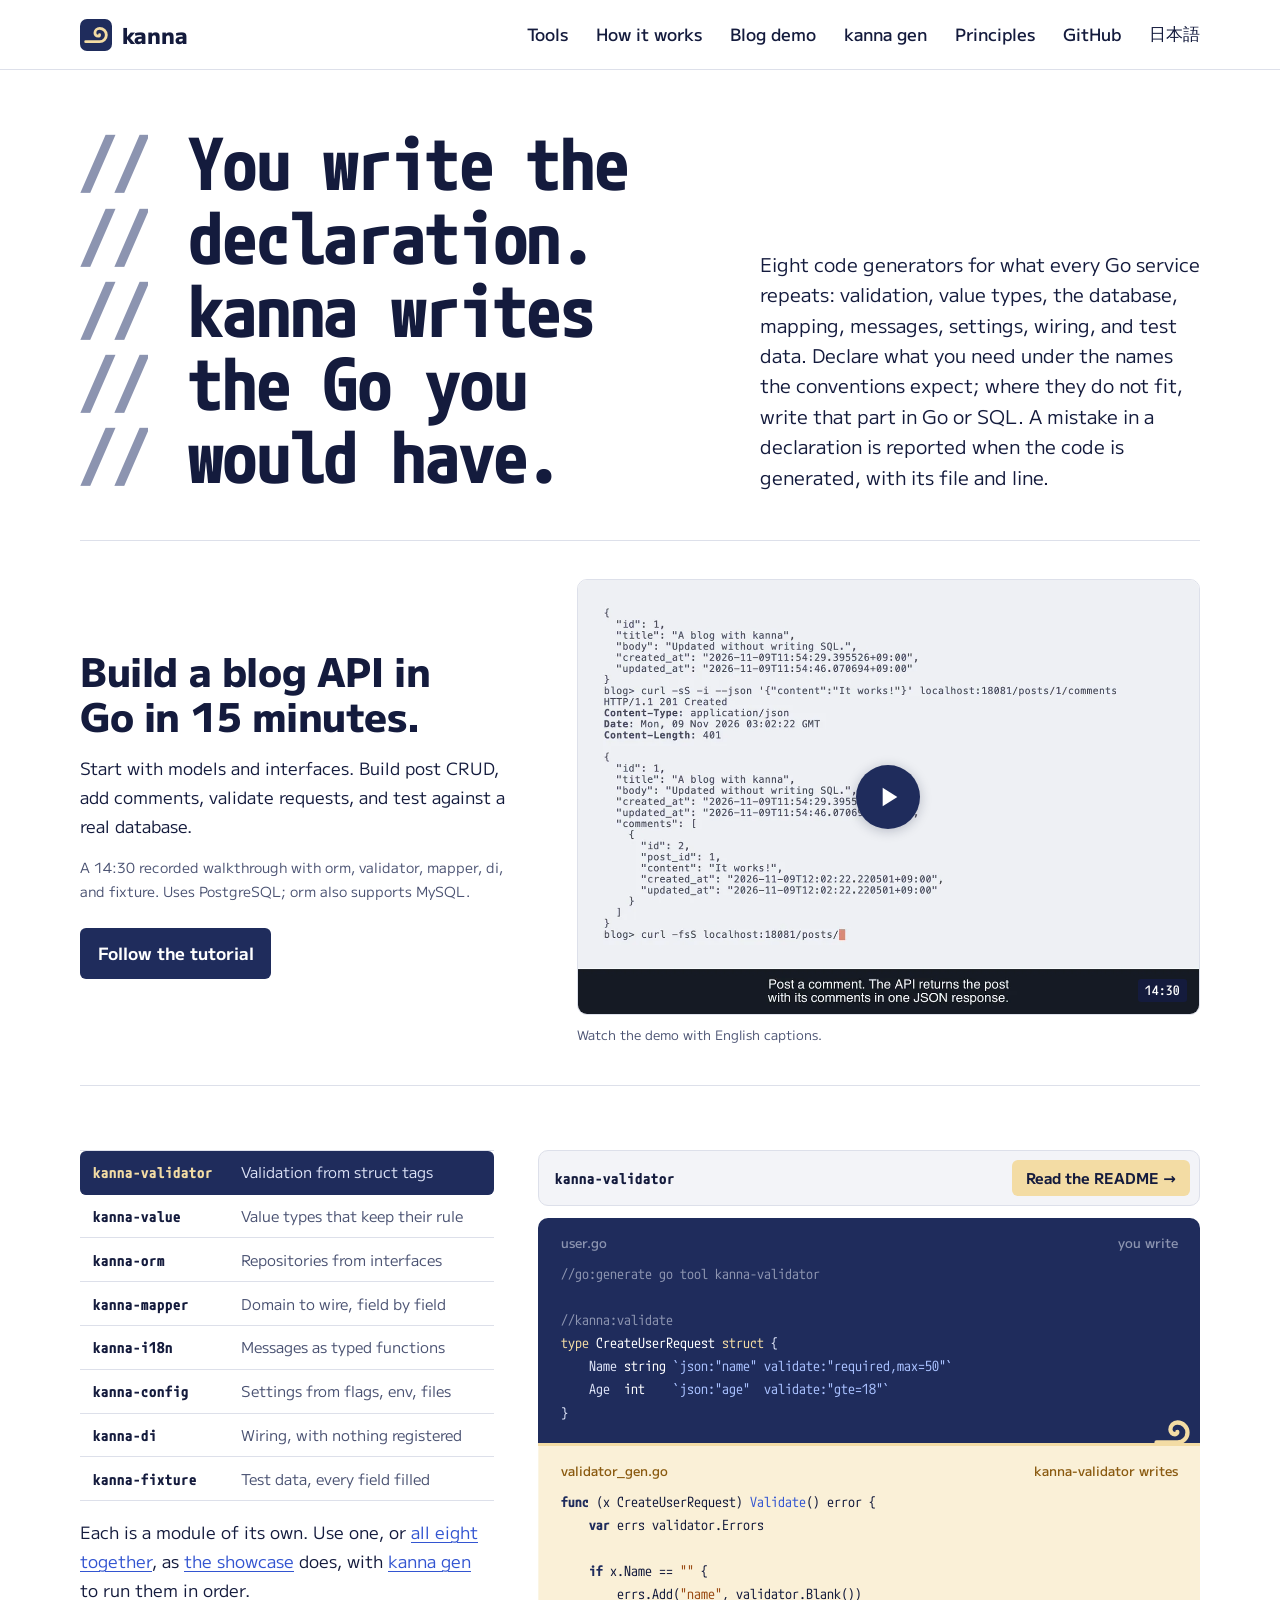
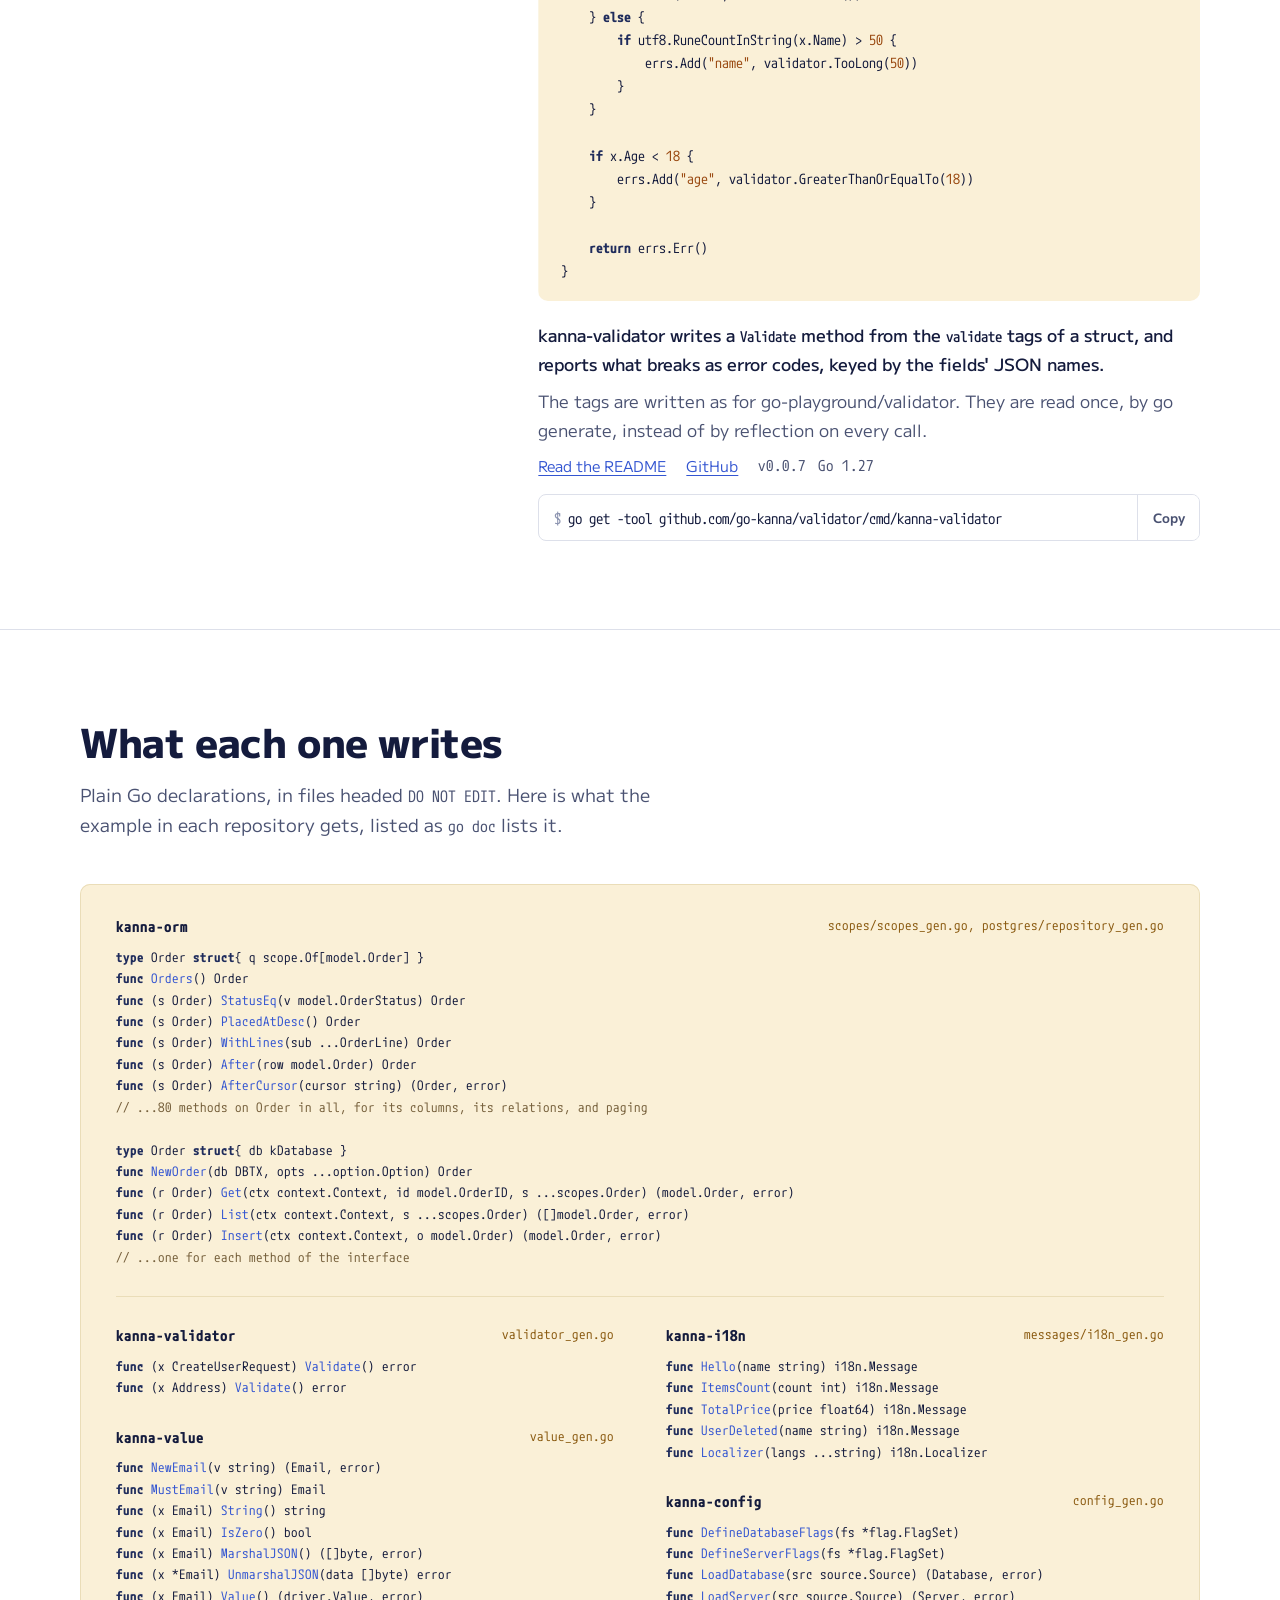
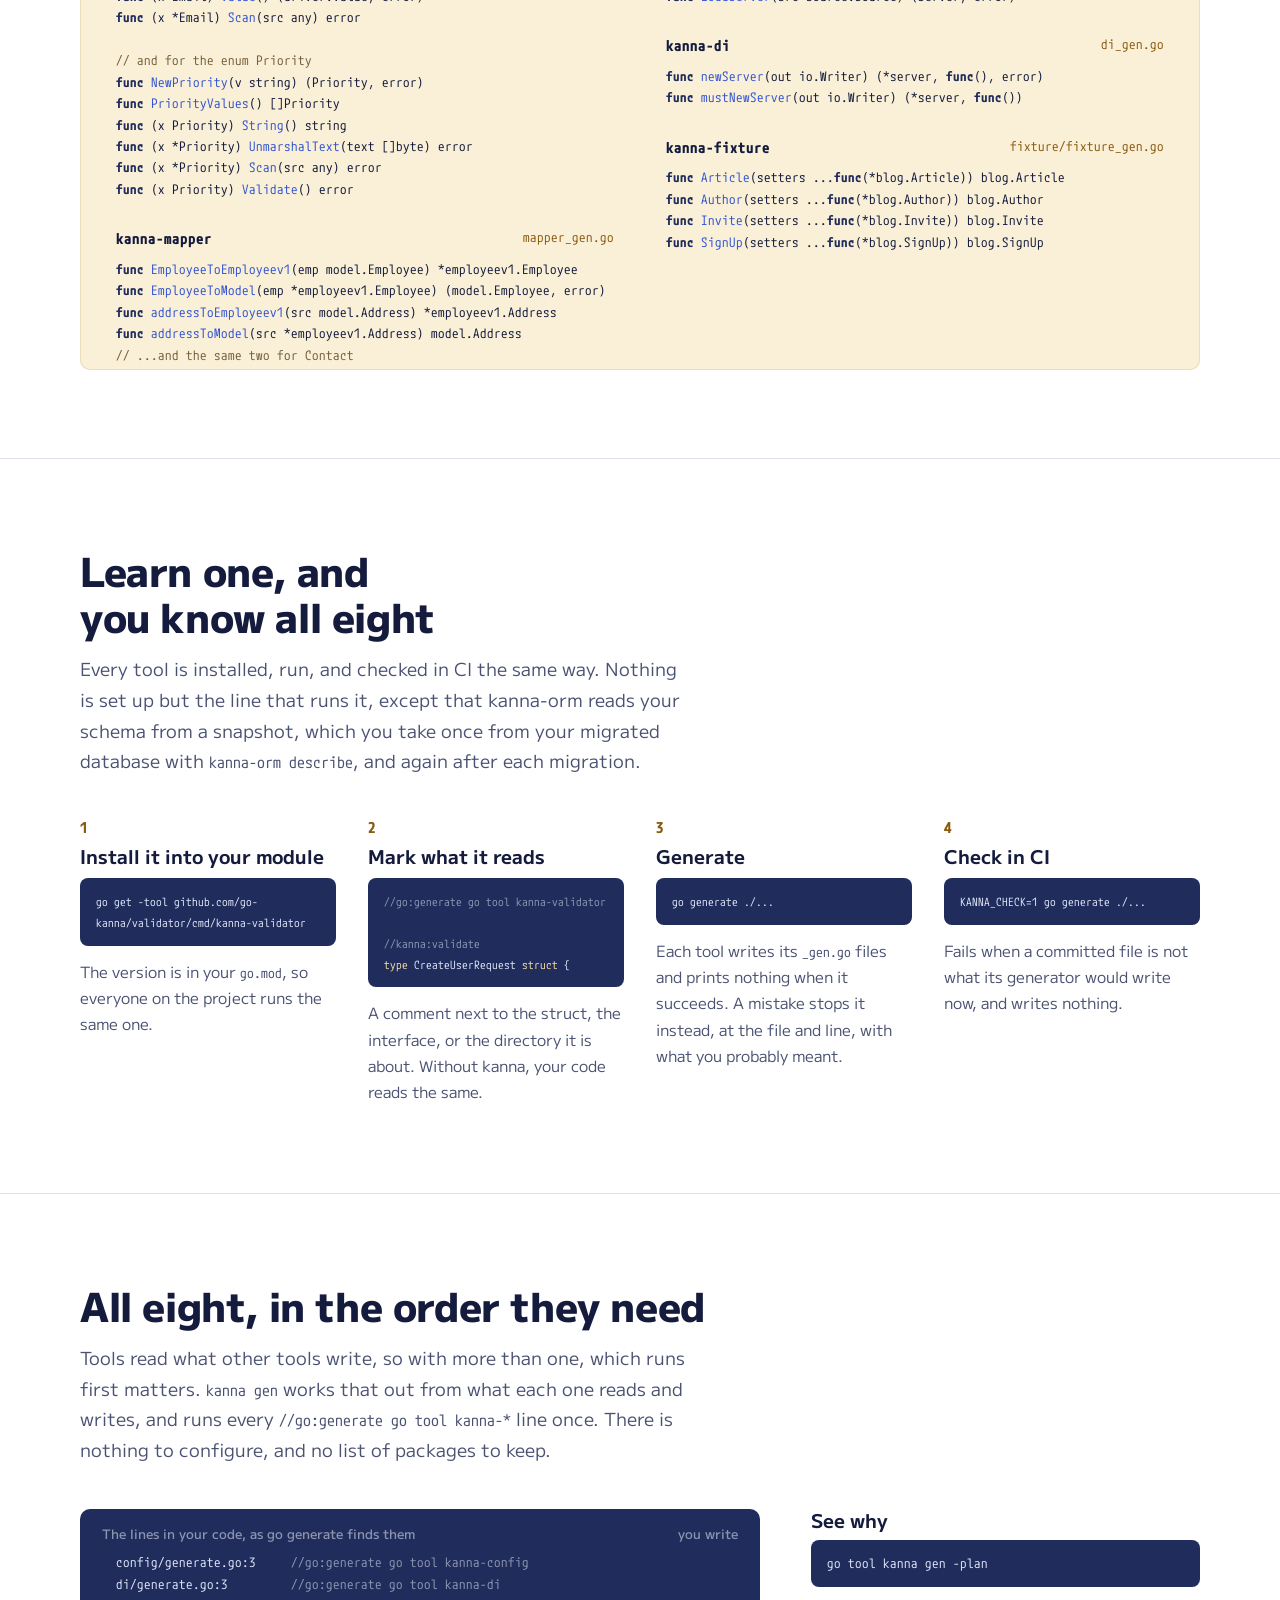
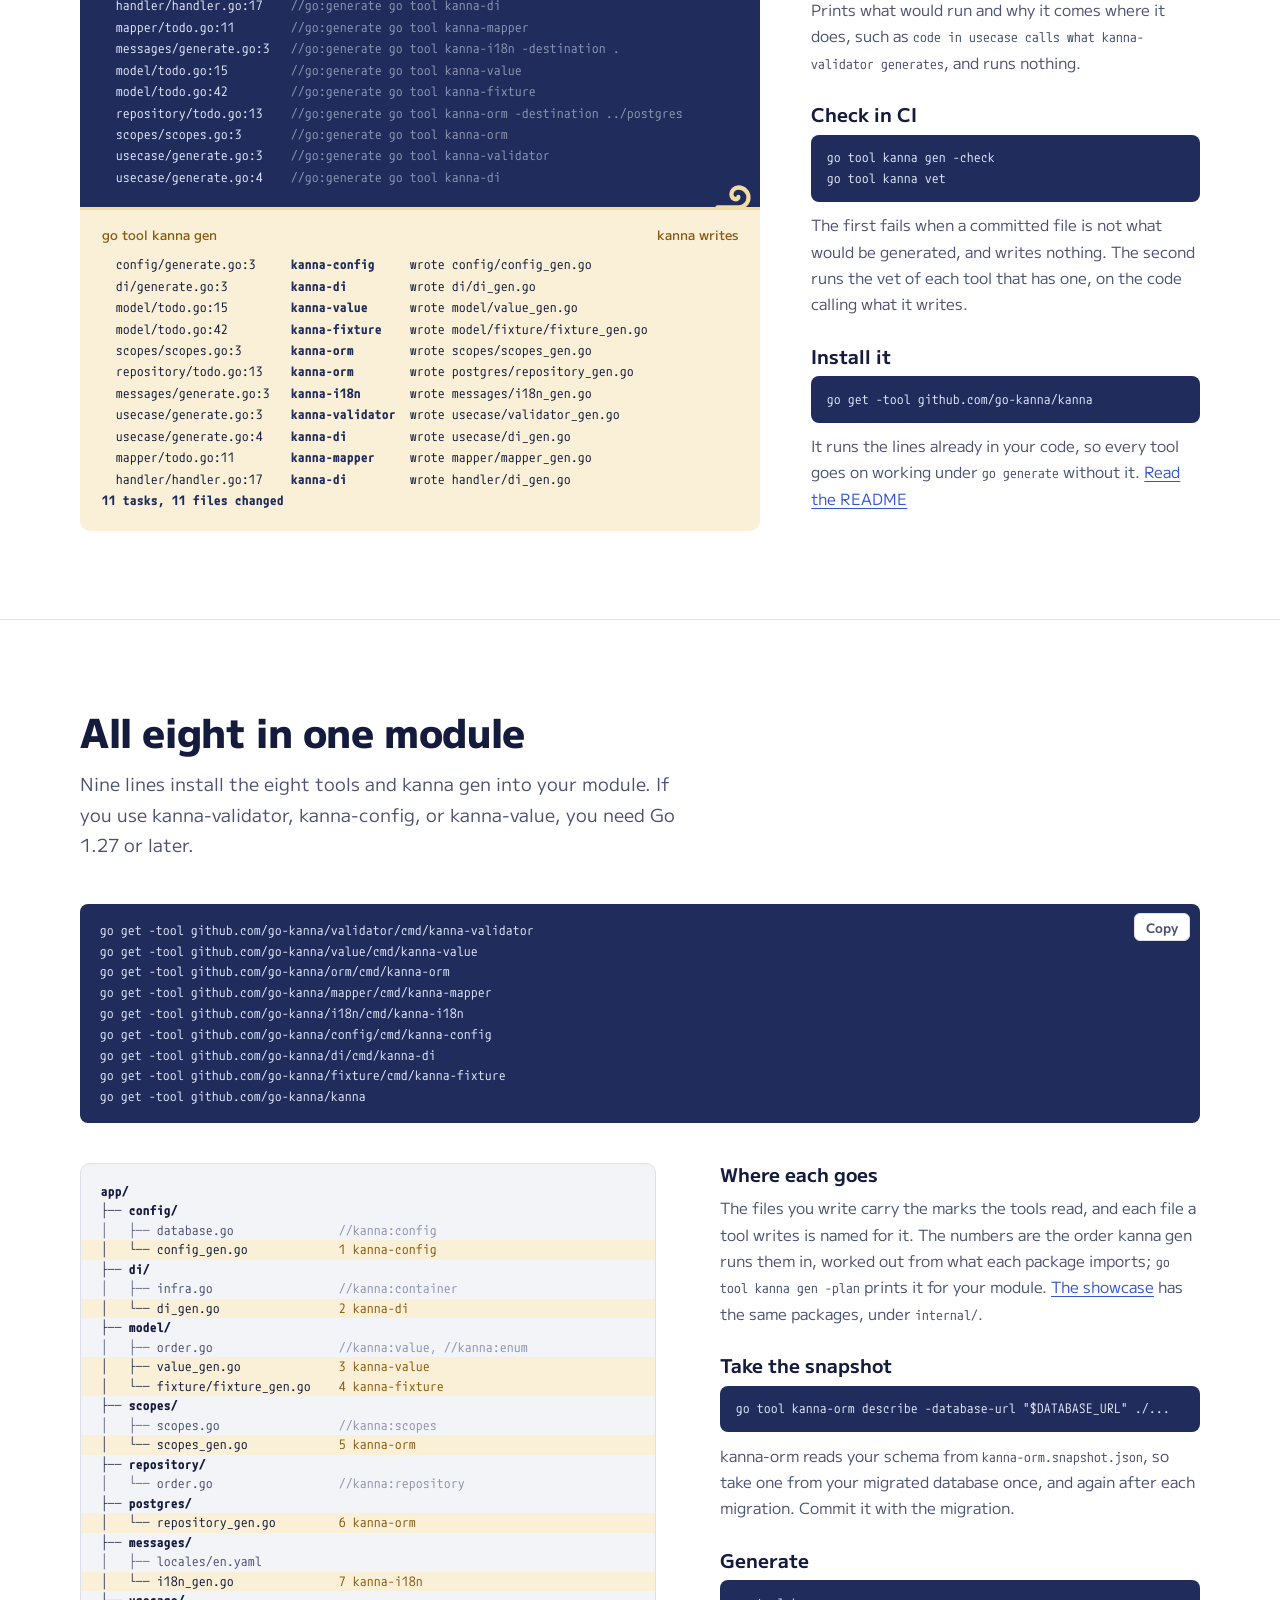
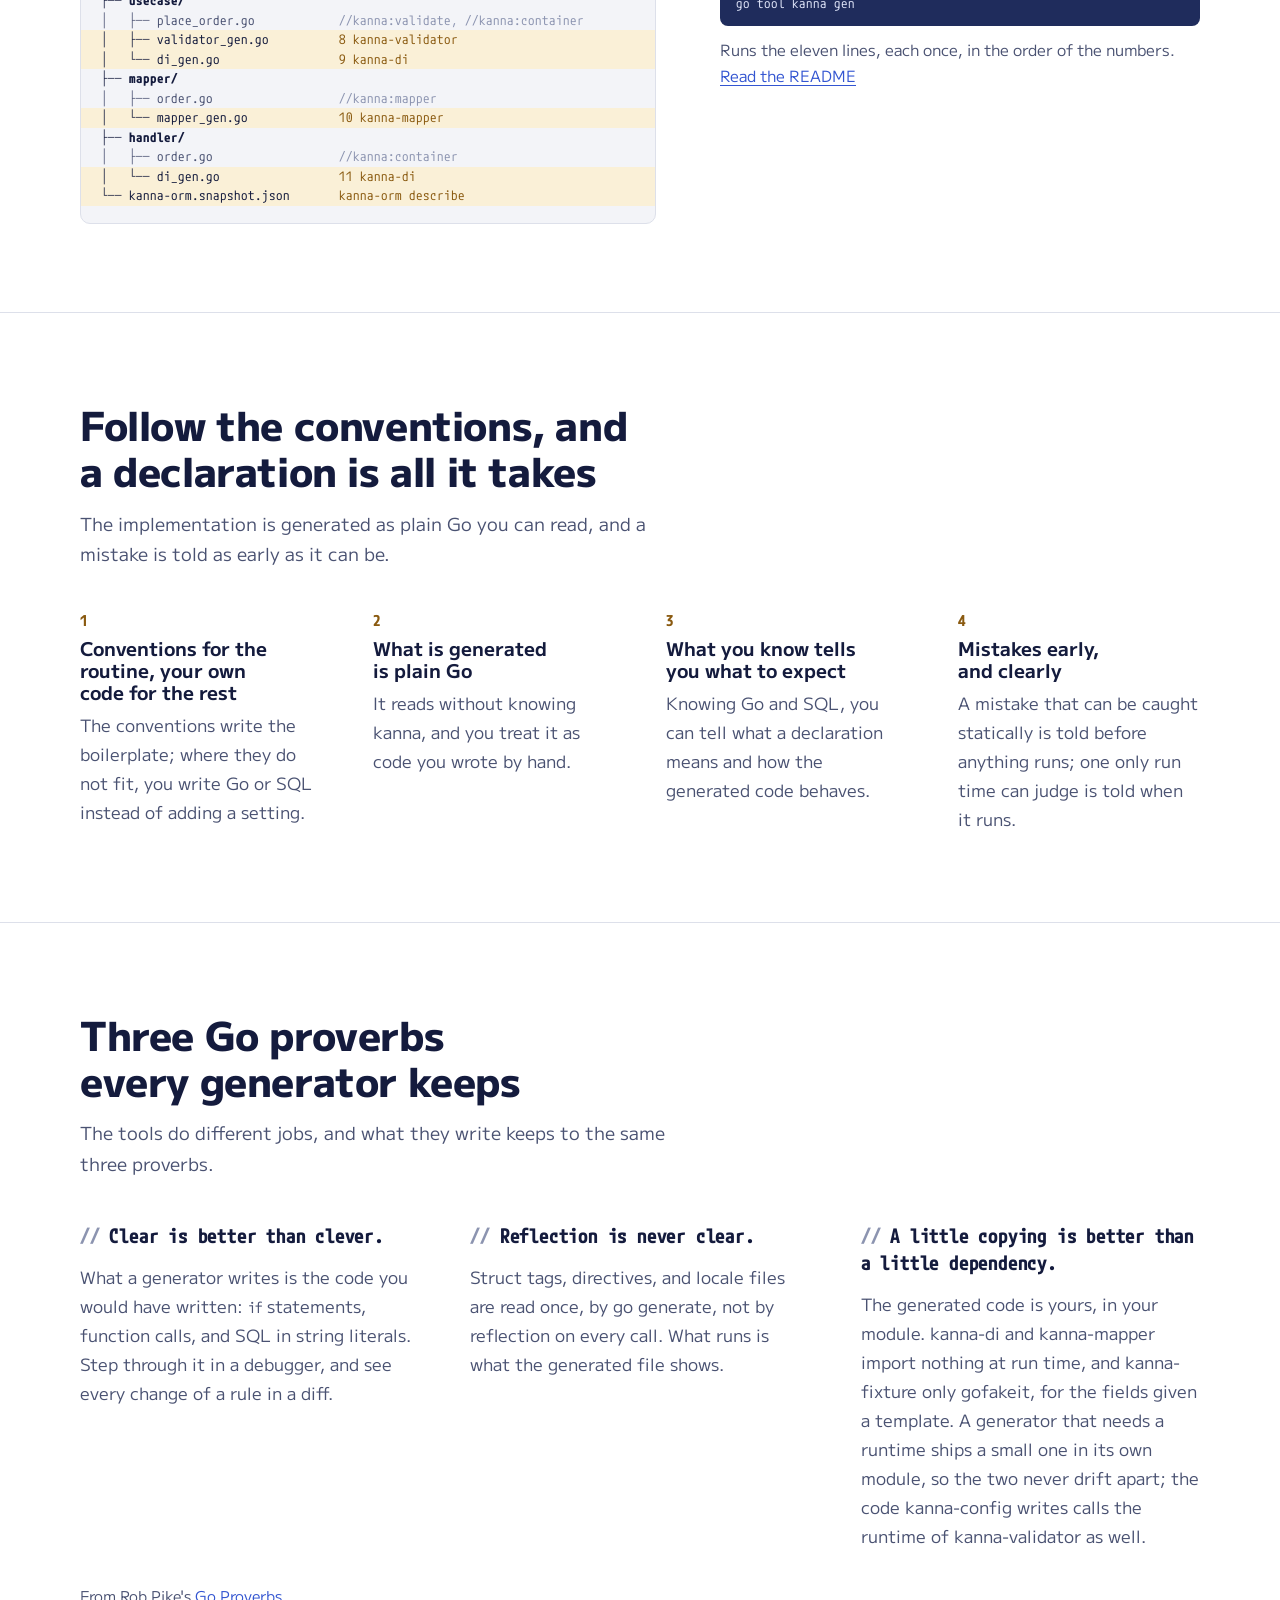
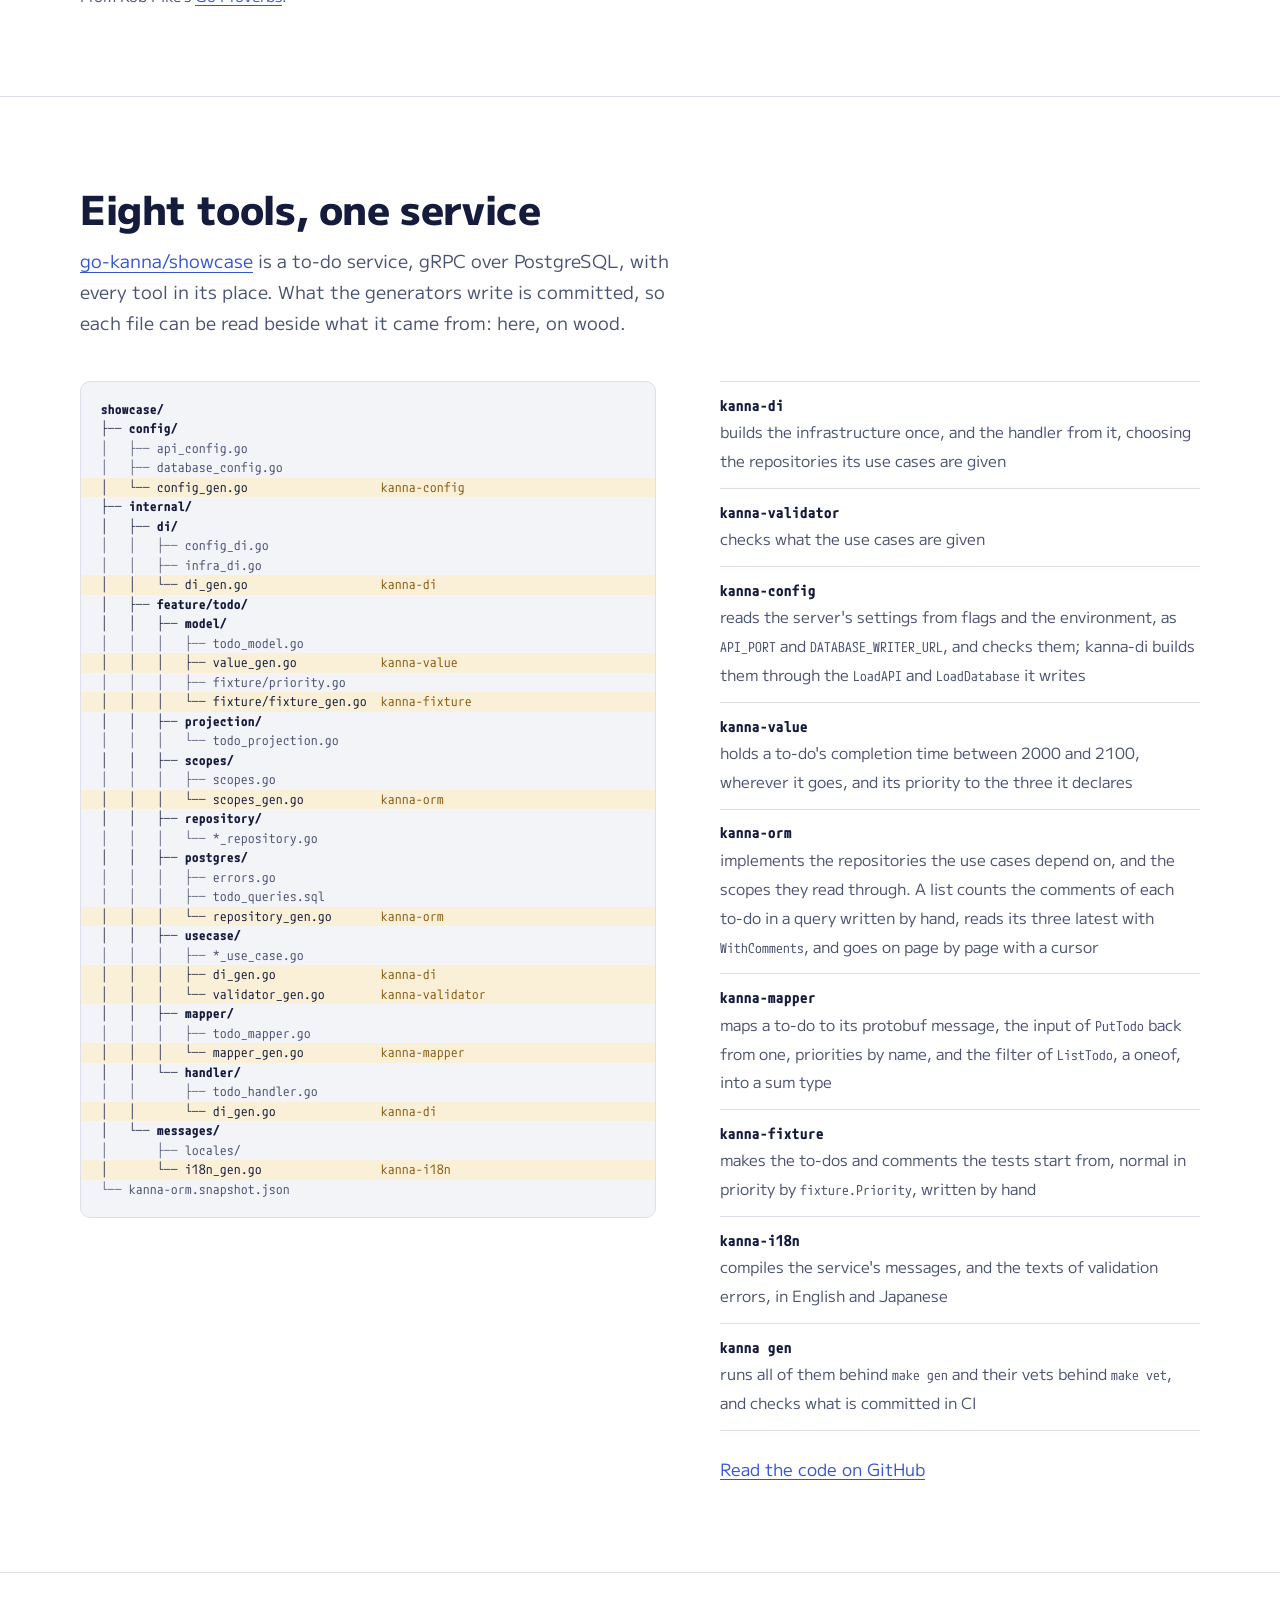
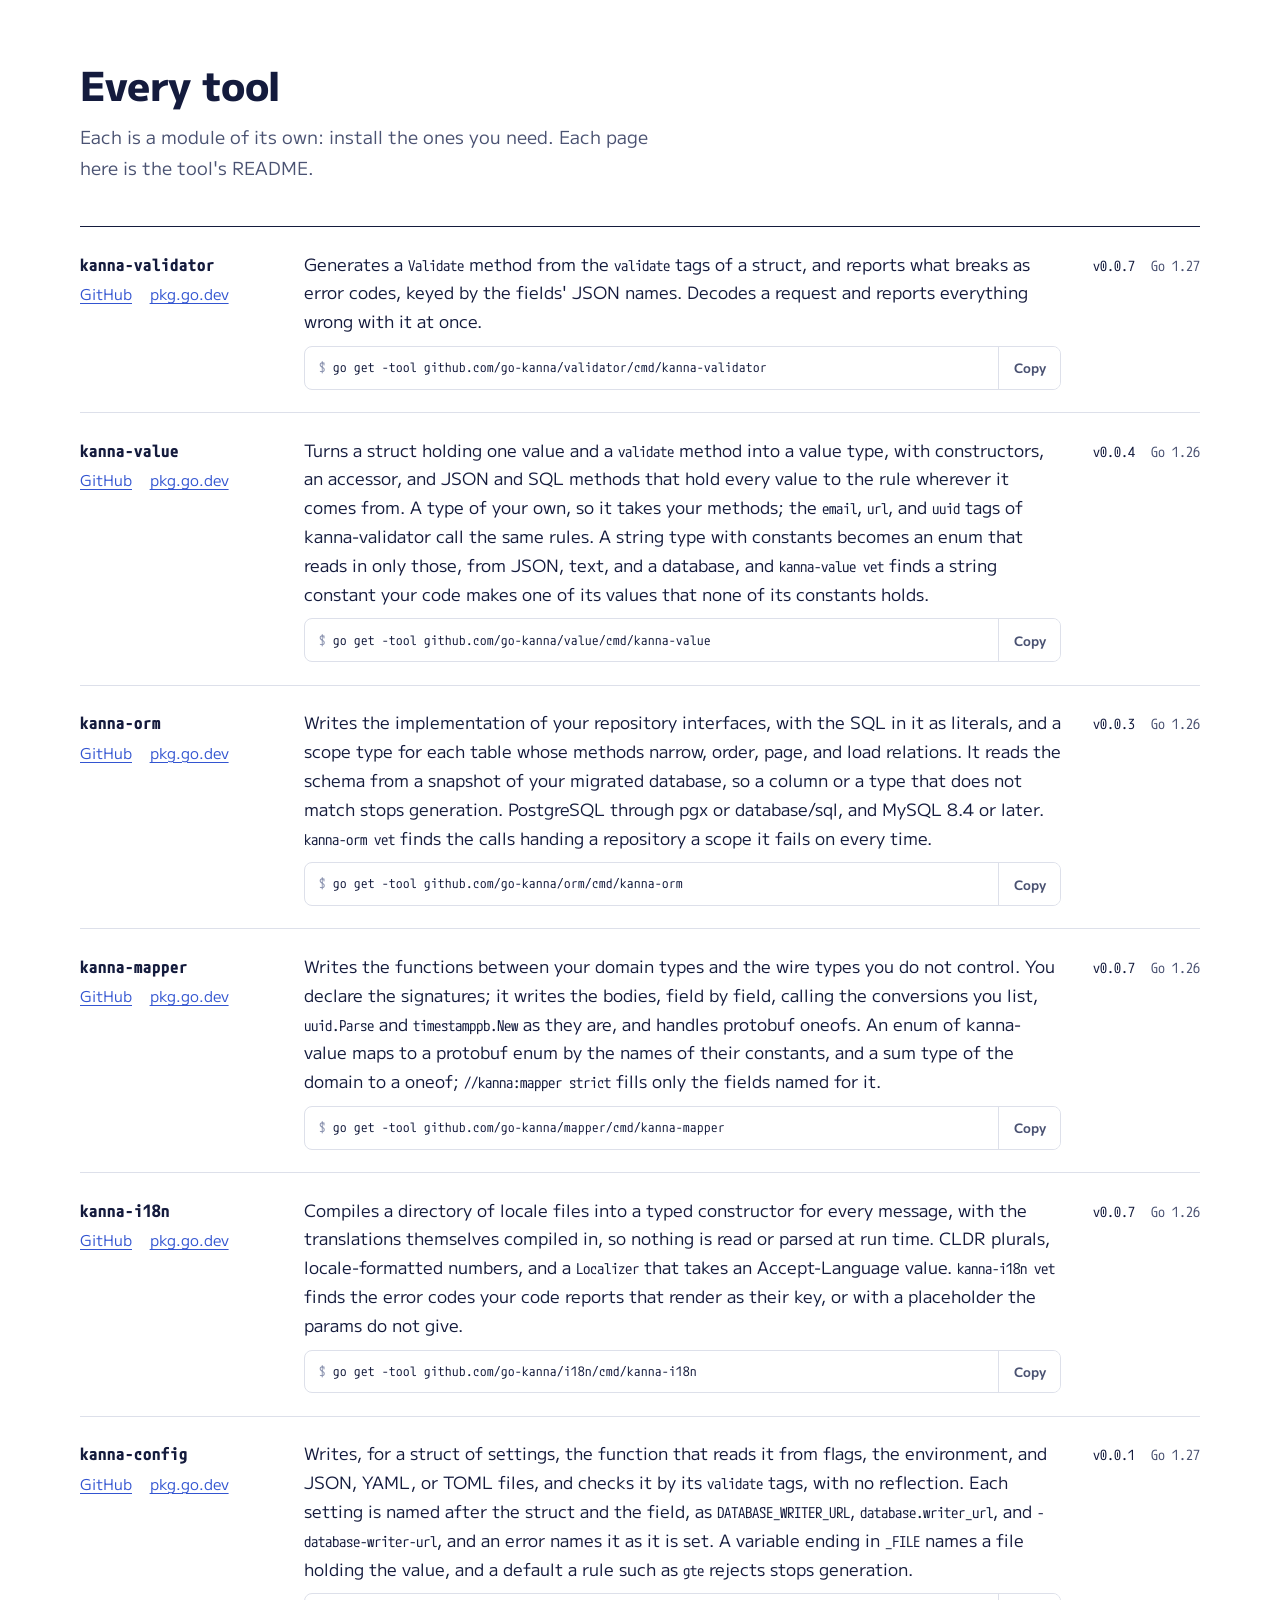
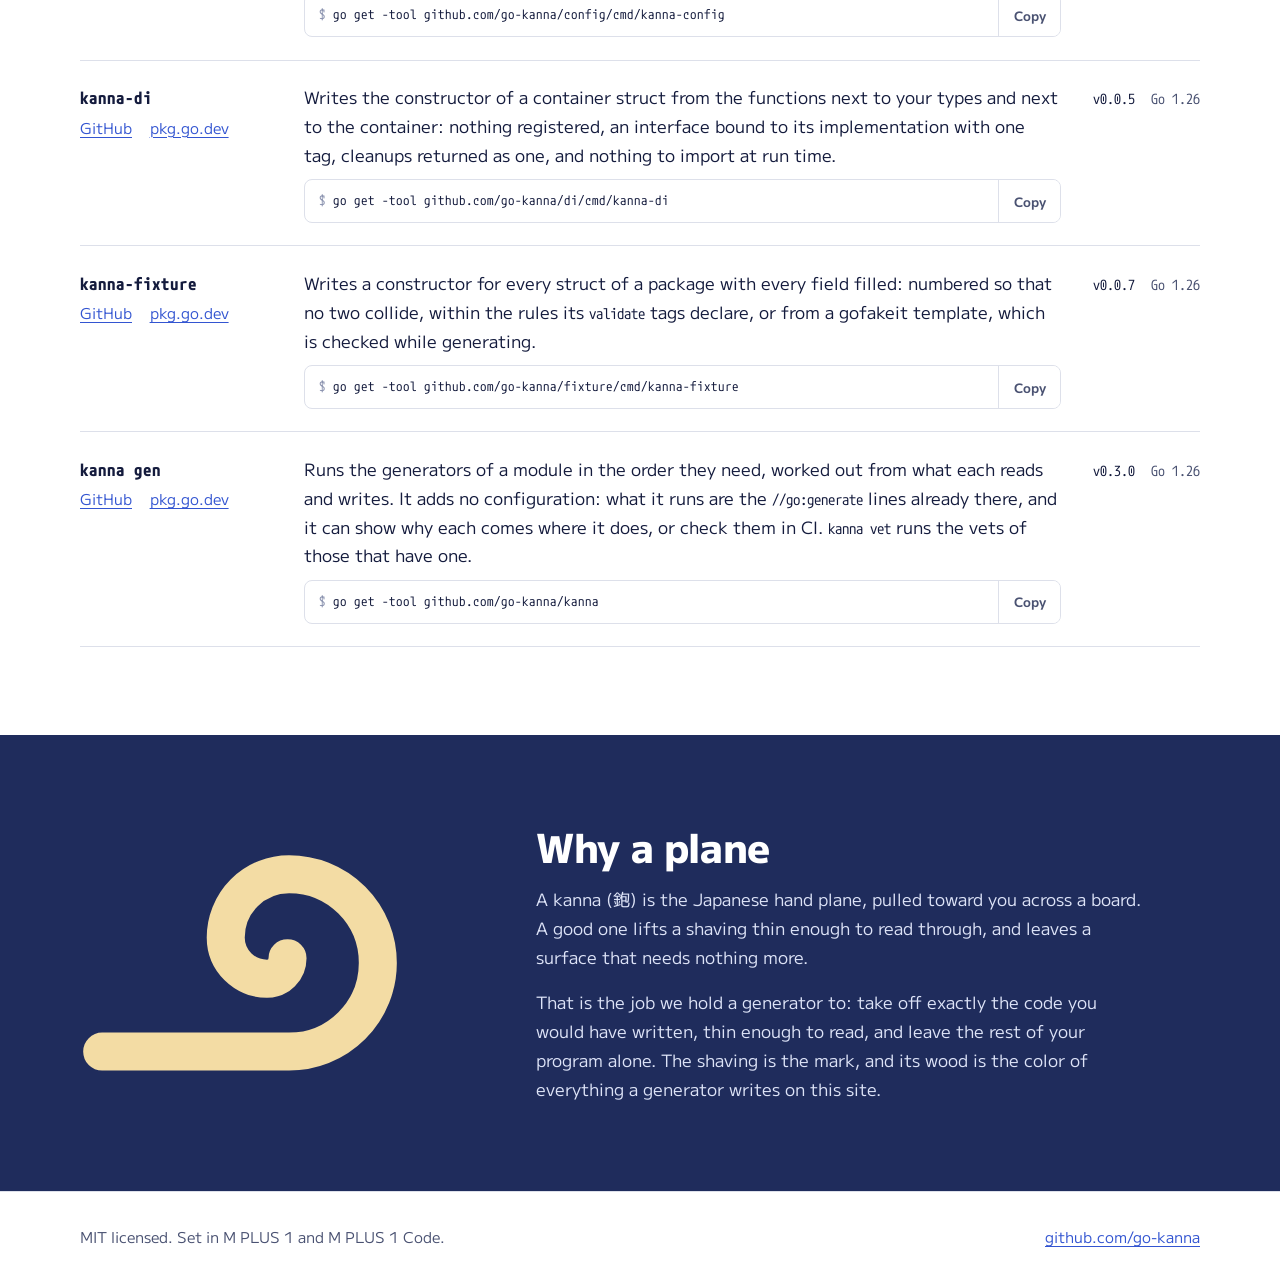
==== commit bcc8ab30: "docs: say that kanna-value needs Go 1.27 too" ====
--- a/index.html
+++ b/index.html
@@ -723,7 +723,7 @@
   <section class="start" id="start" aria-labelledby="start-title">
     <div class="wrap">
       <h2 id="start-title">All eight in one module</h2>
-      <p class="intro">Nine lines install the eight tools and kanna gen into your module. All eight together need <span data-go="go-kanna/config">Go 1.27</span> or later, as kanna-validator and kanna-config do.</p>
+      <p class="intro">Nine lines install the eight tools and kanna gen into your module. If you use kanna-validator, kanna-config, or kanna-value, you need <span data-go="go-kanna/config">Go 1.27</span> or later.</p>
       <div class="kit">
 <pre class="cmd"><code id="install-all">go get -tool github.com/go-kanna/validator/cmd/kanna-validator
 go get -tool github.com/go-kanna/value/cmd/kanna-value
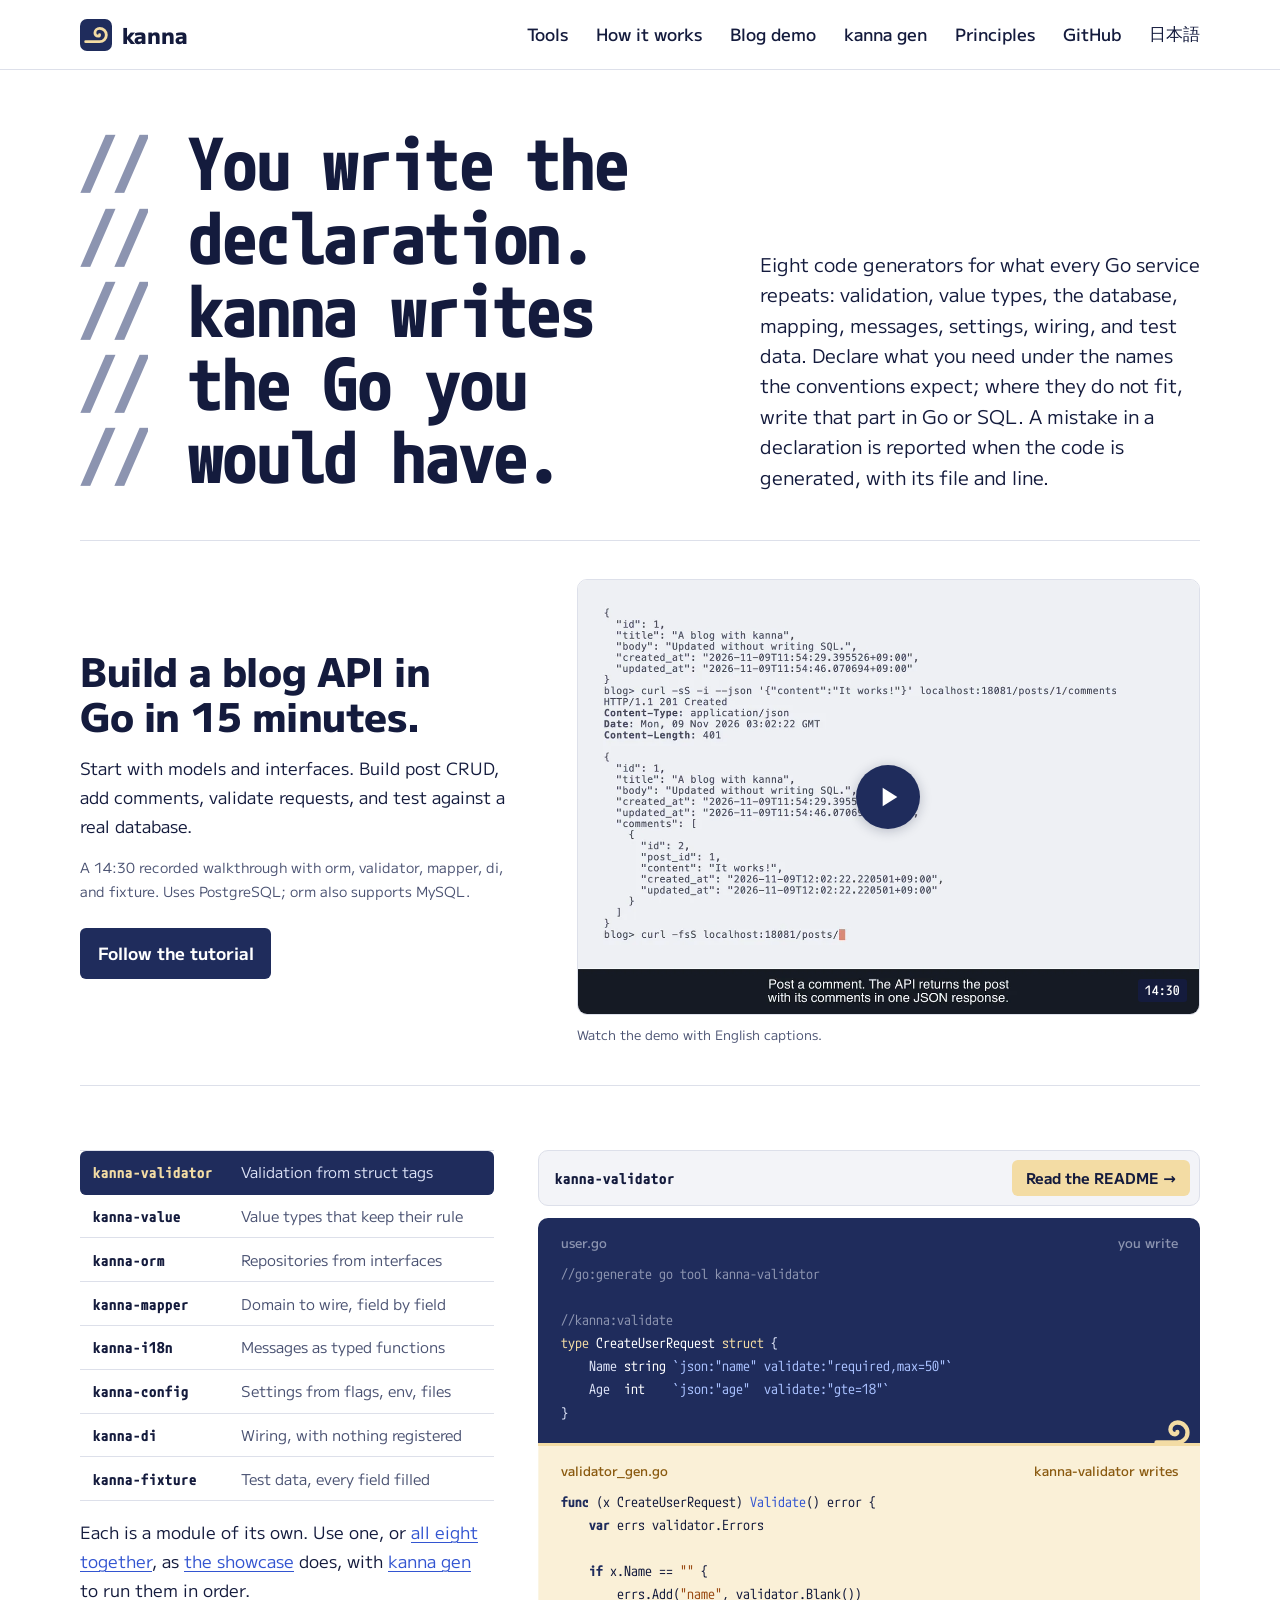
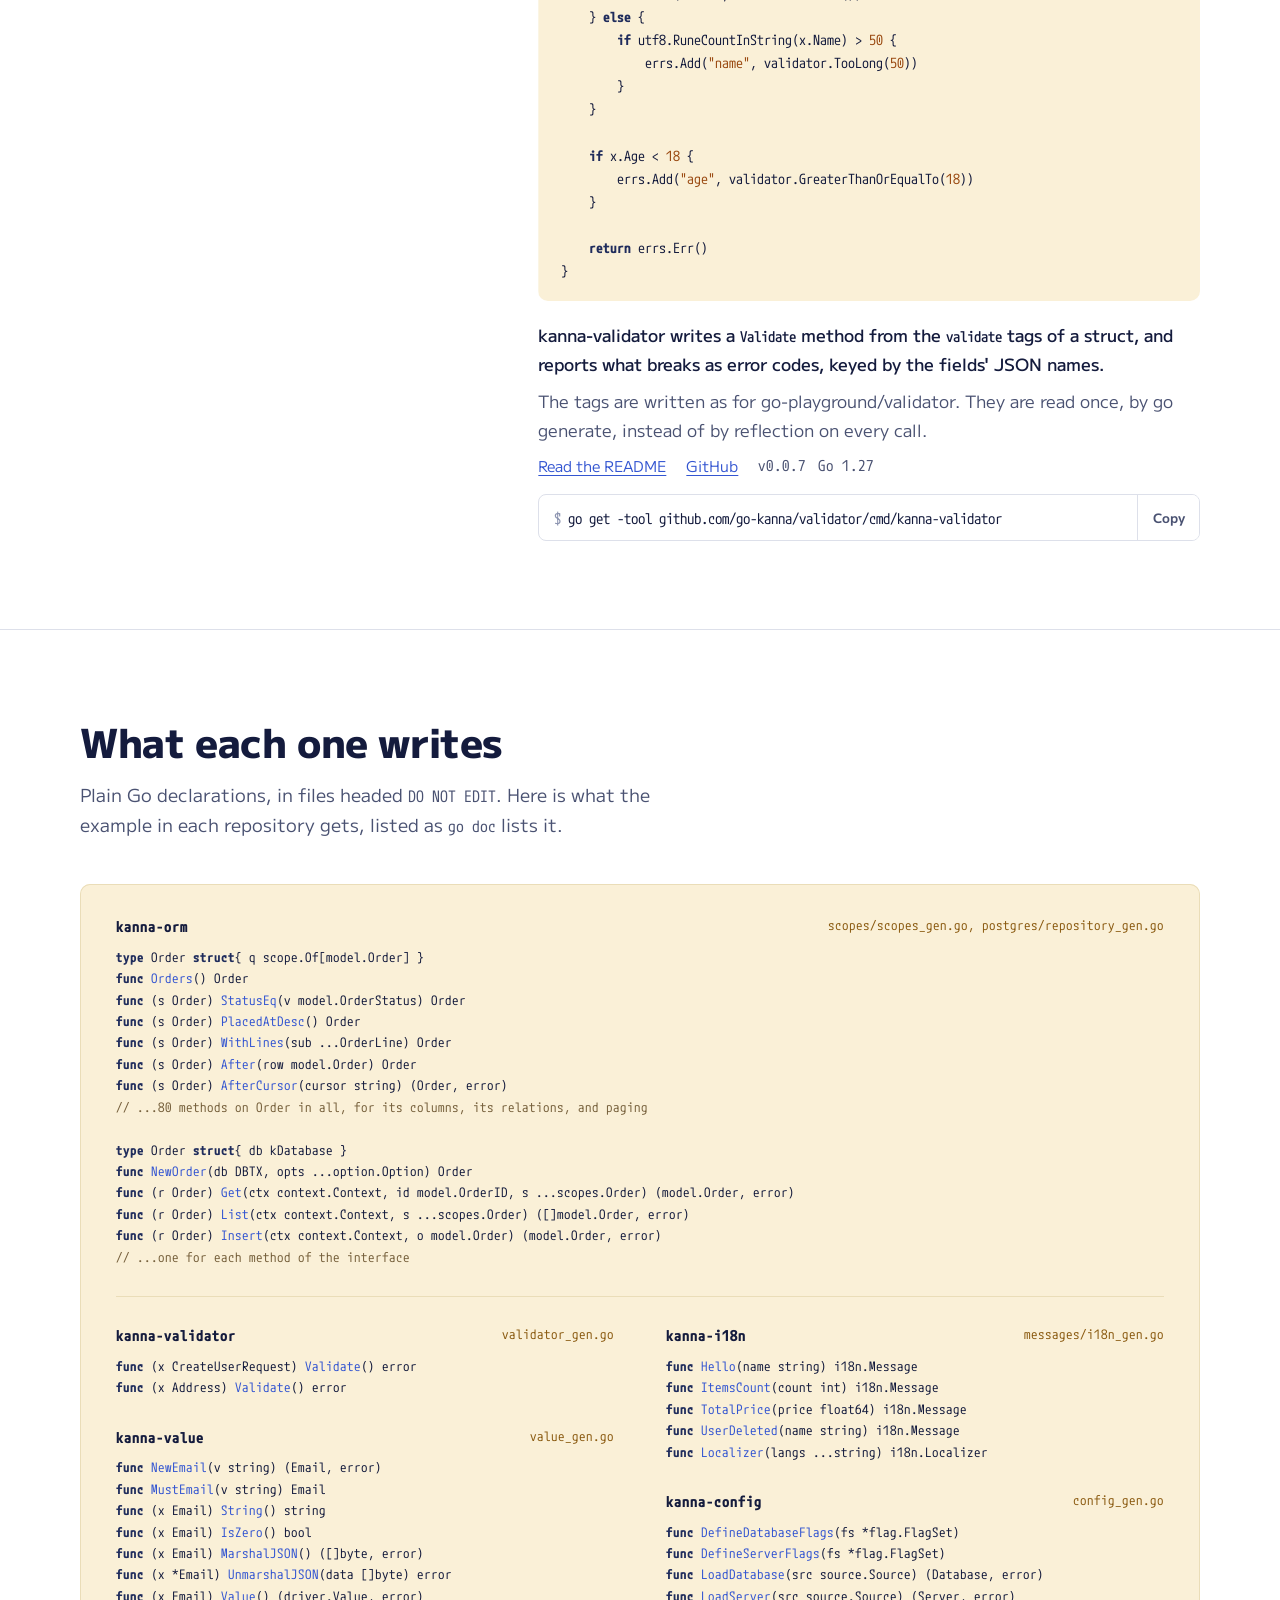
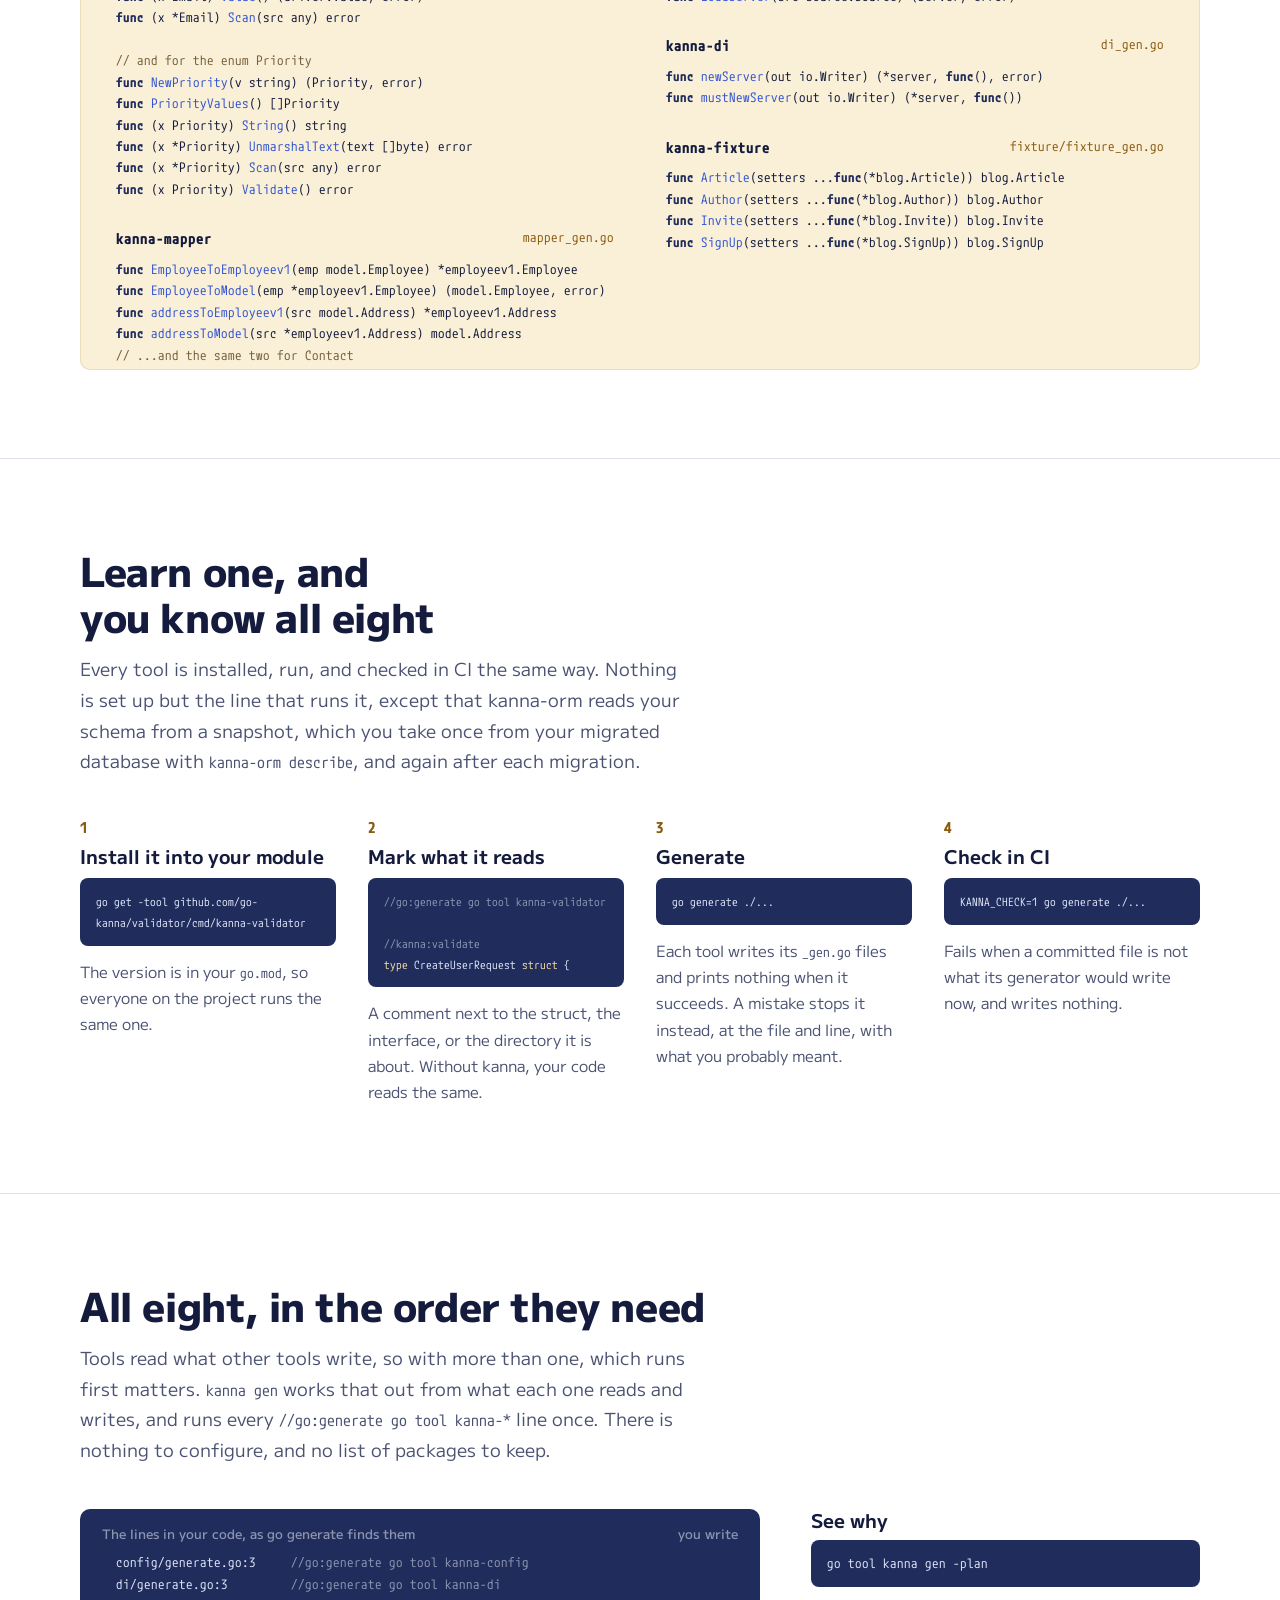
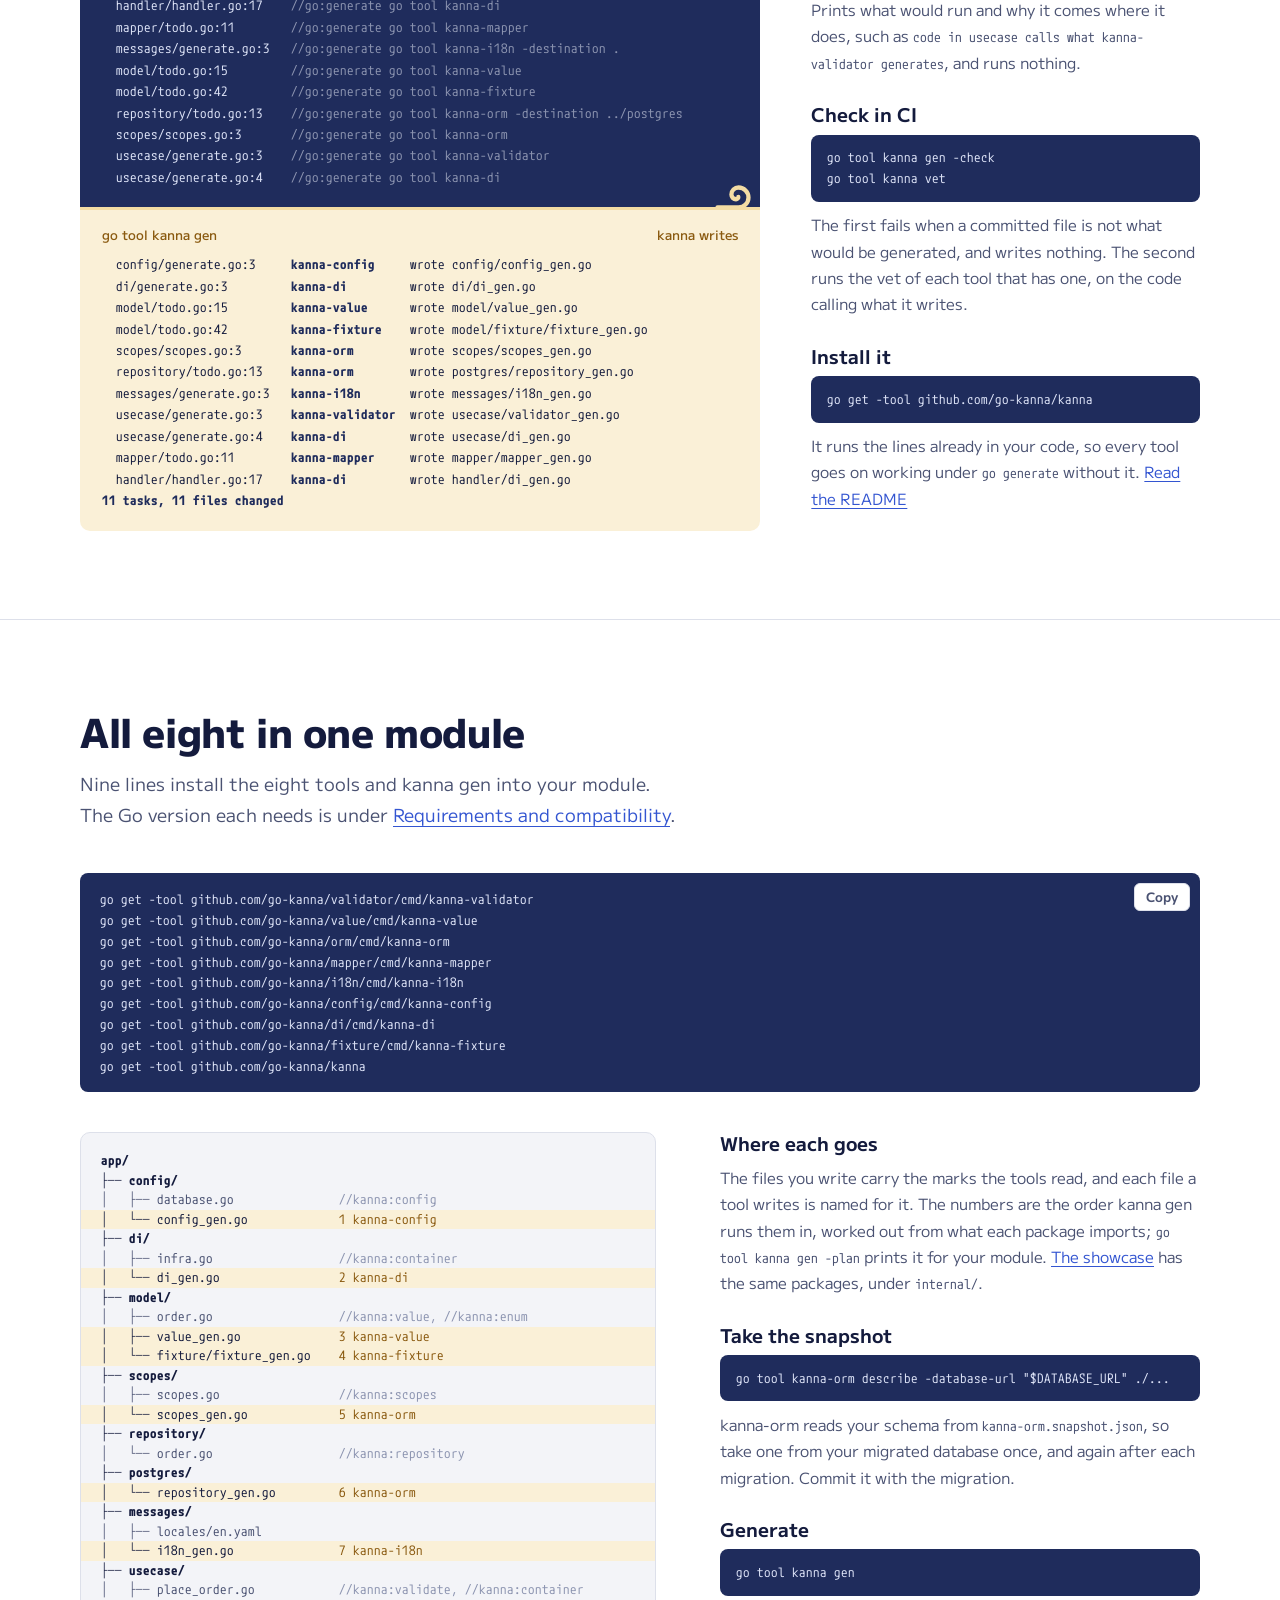
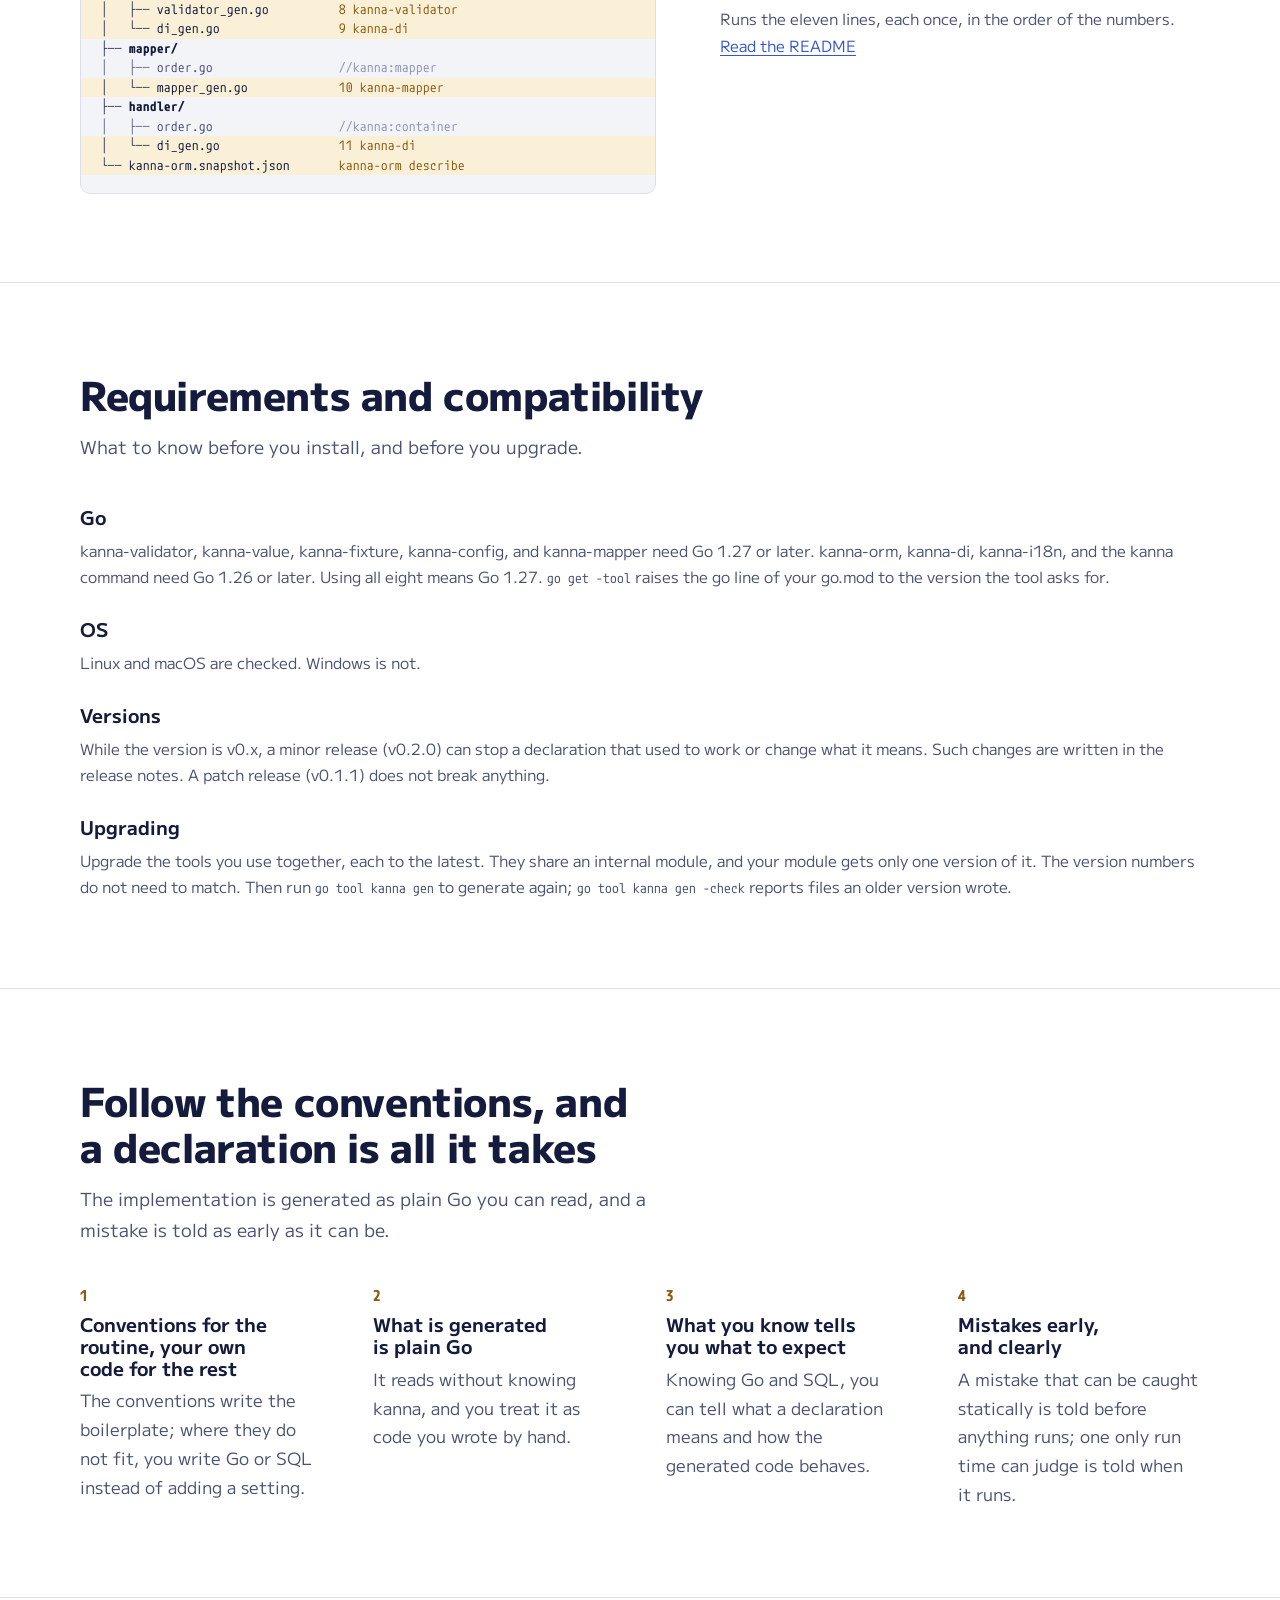
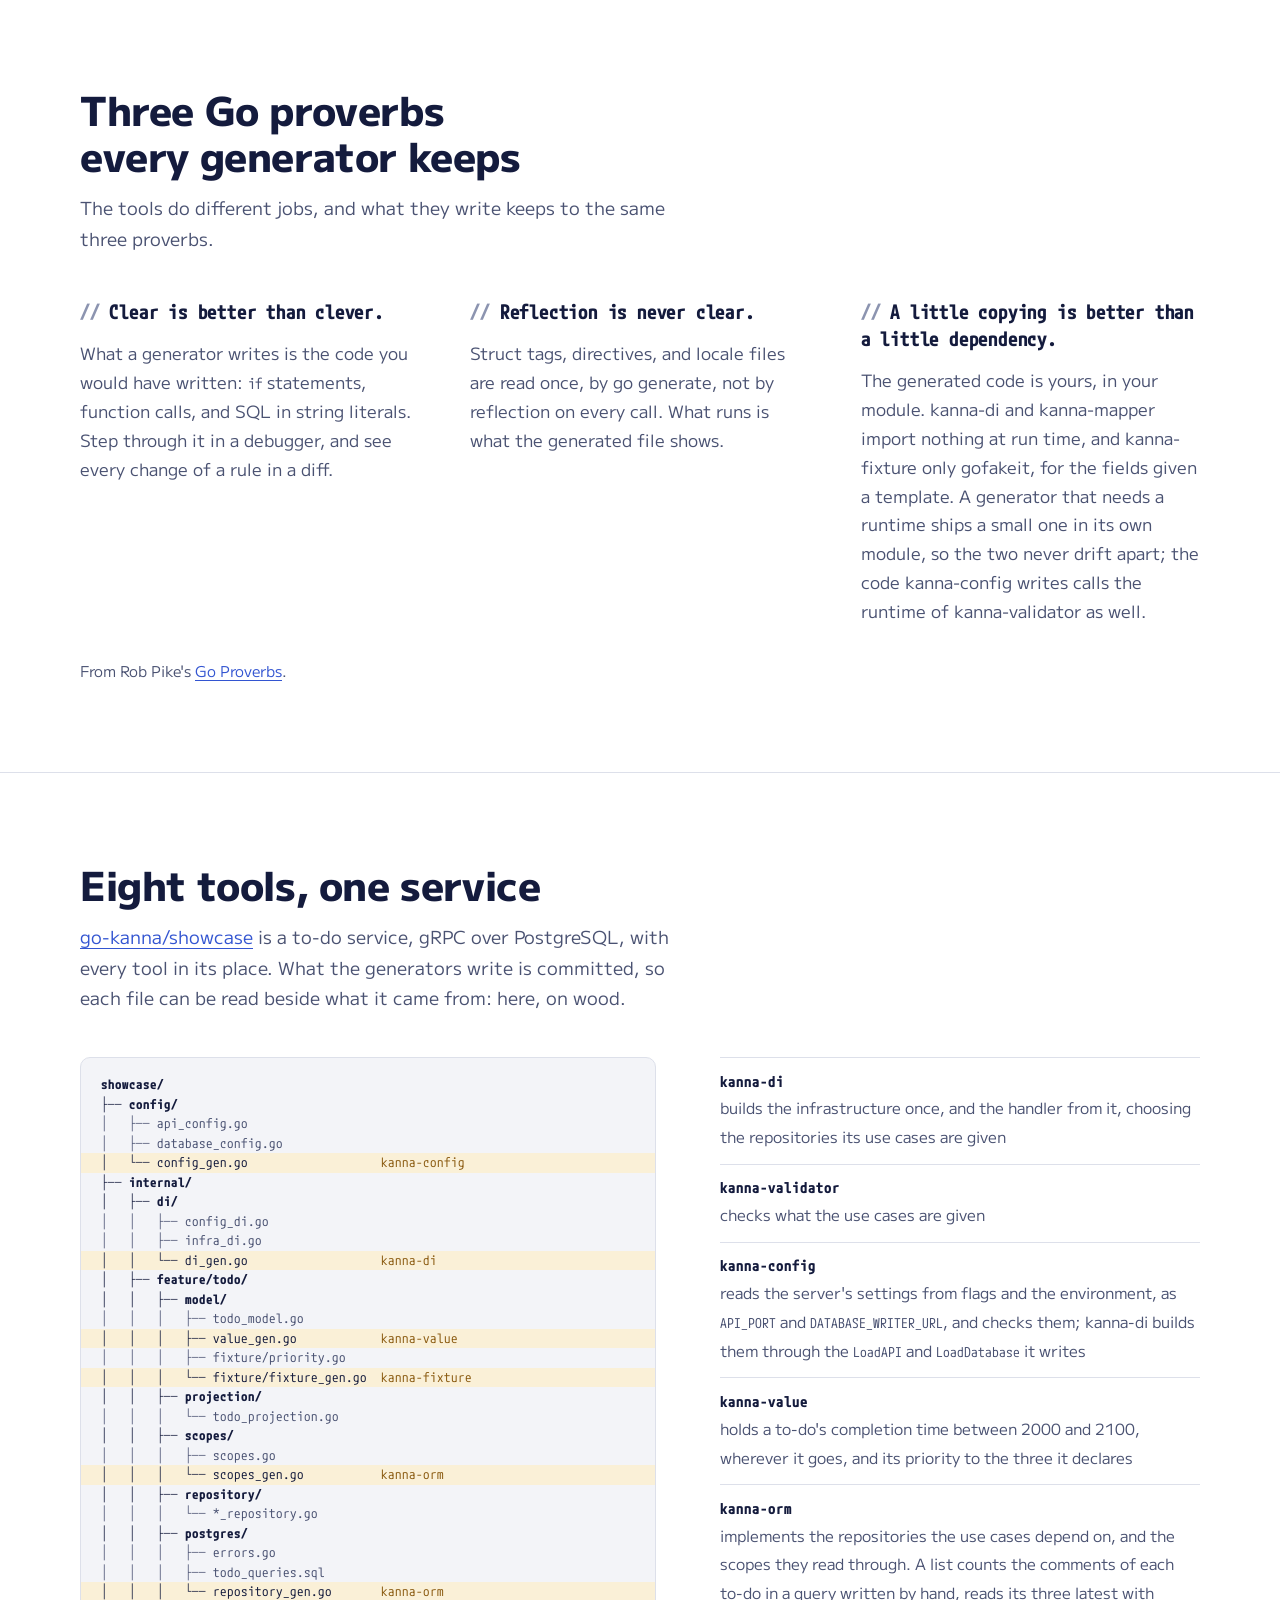
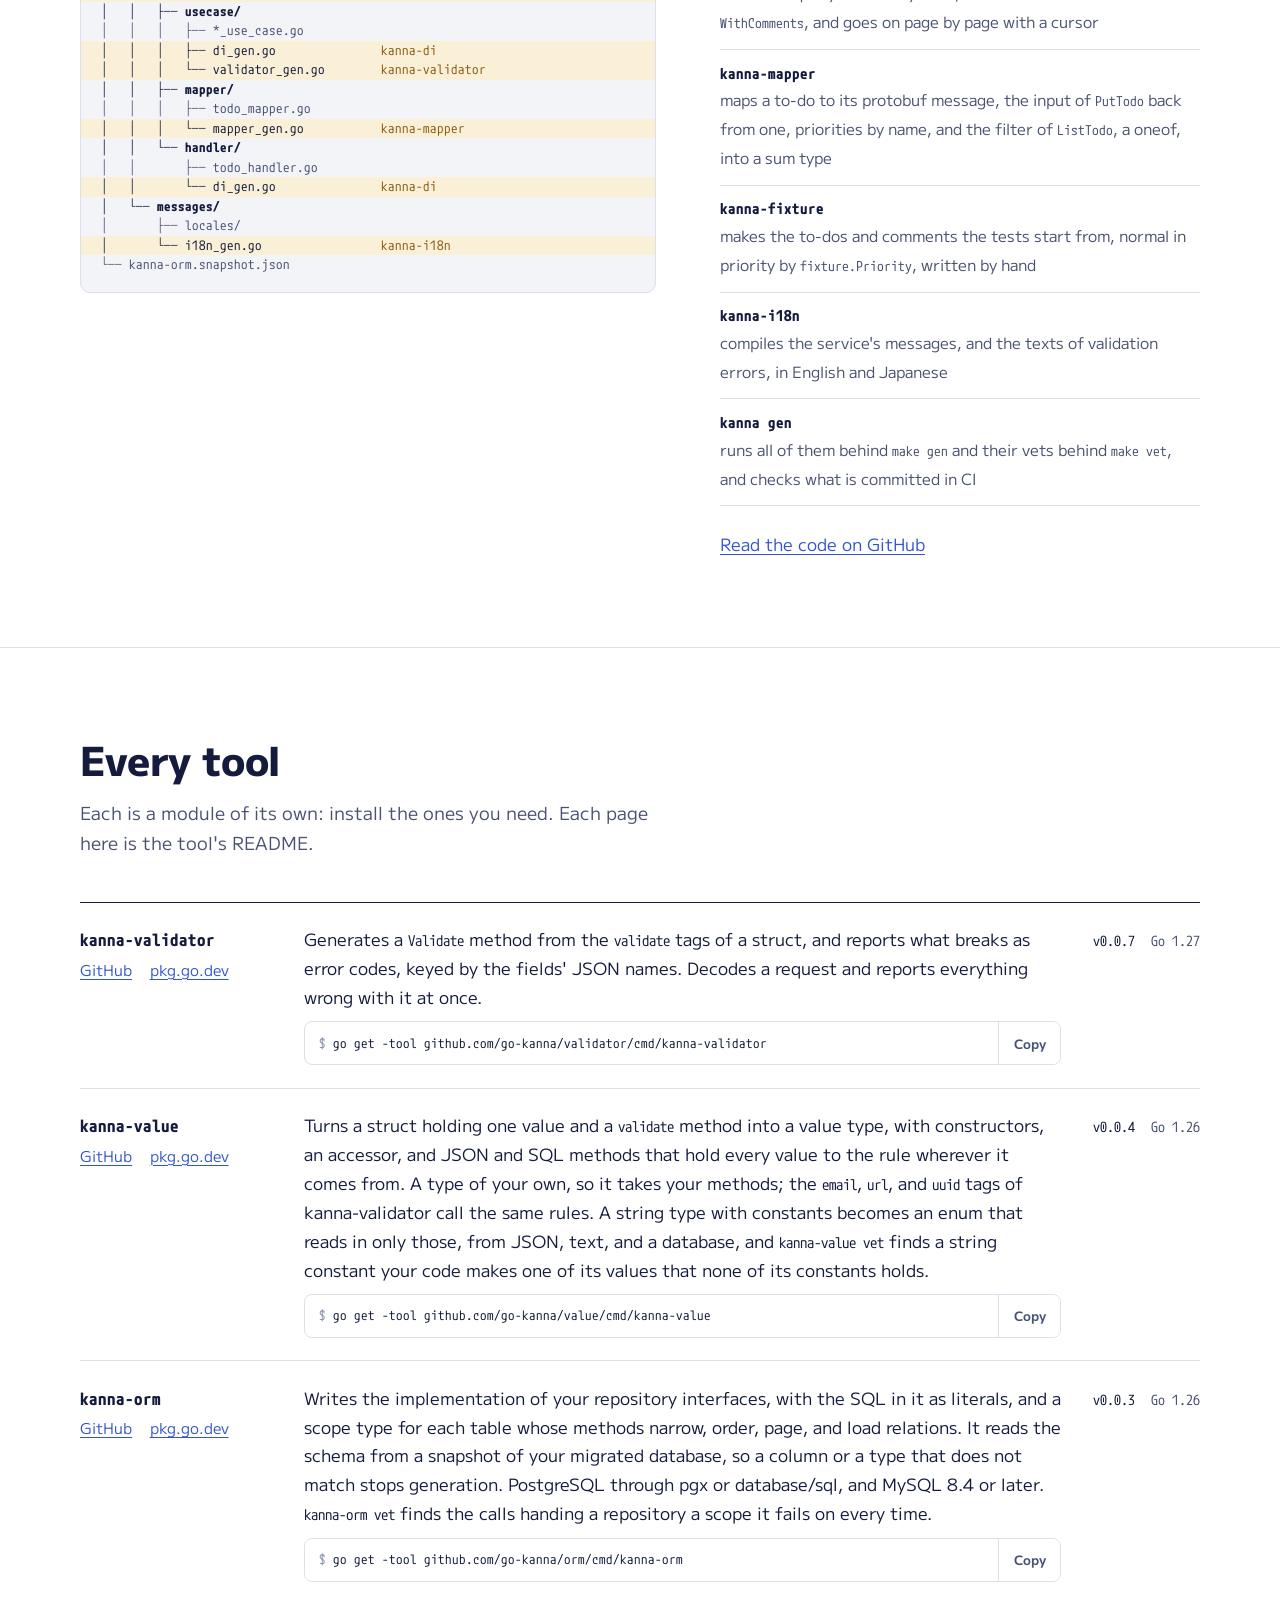
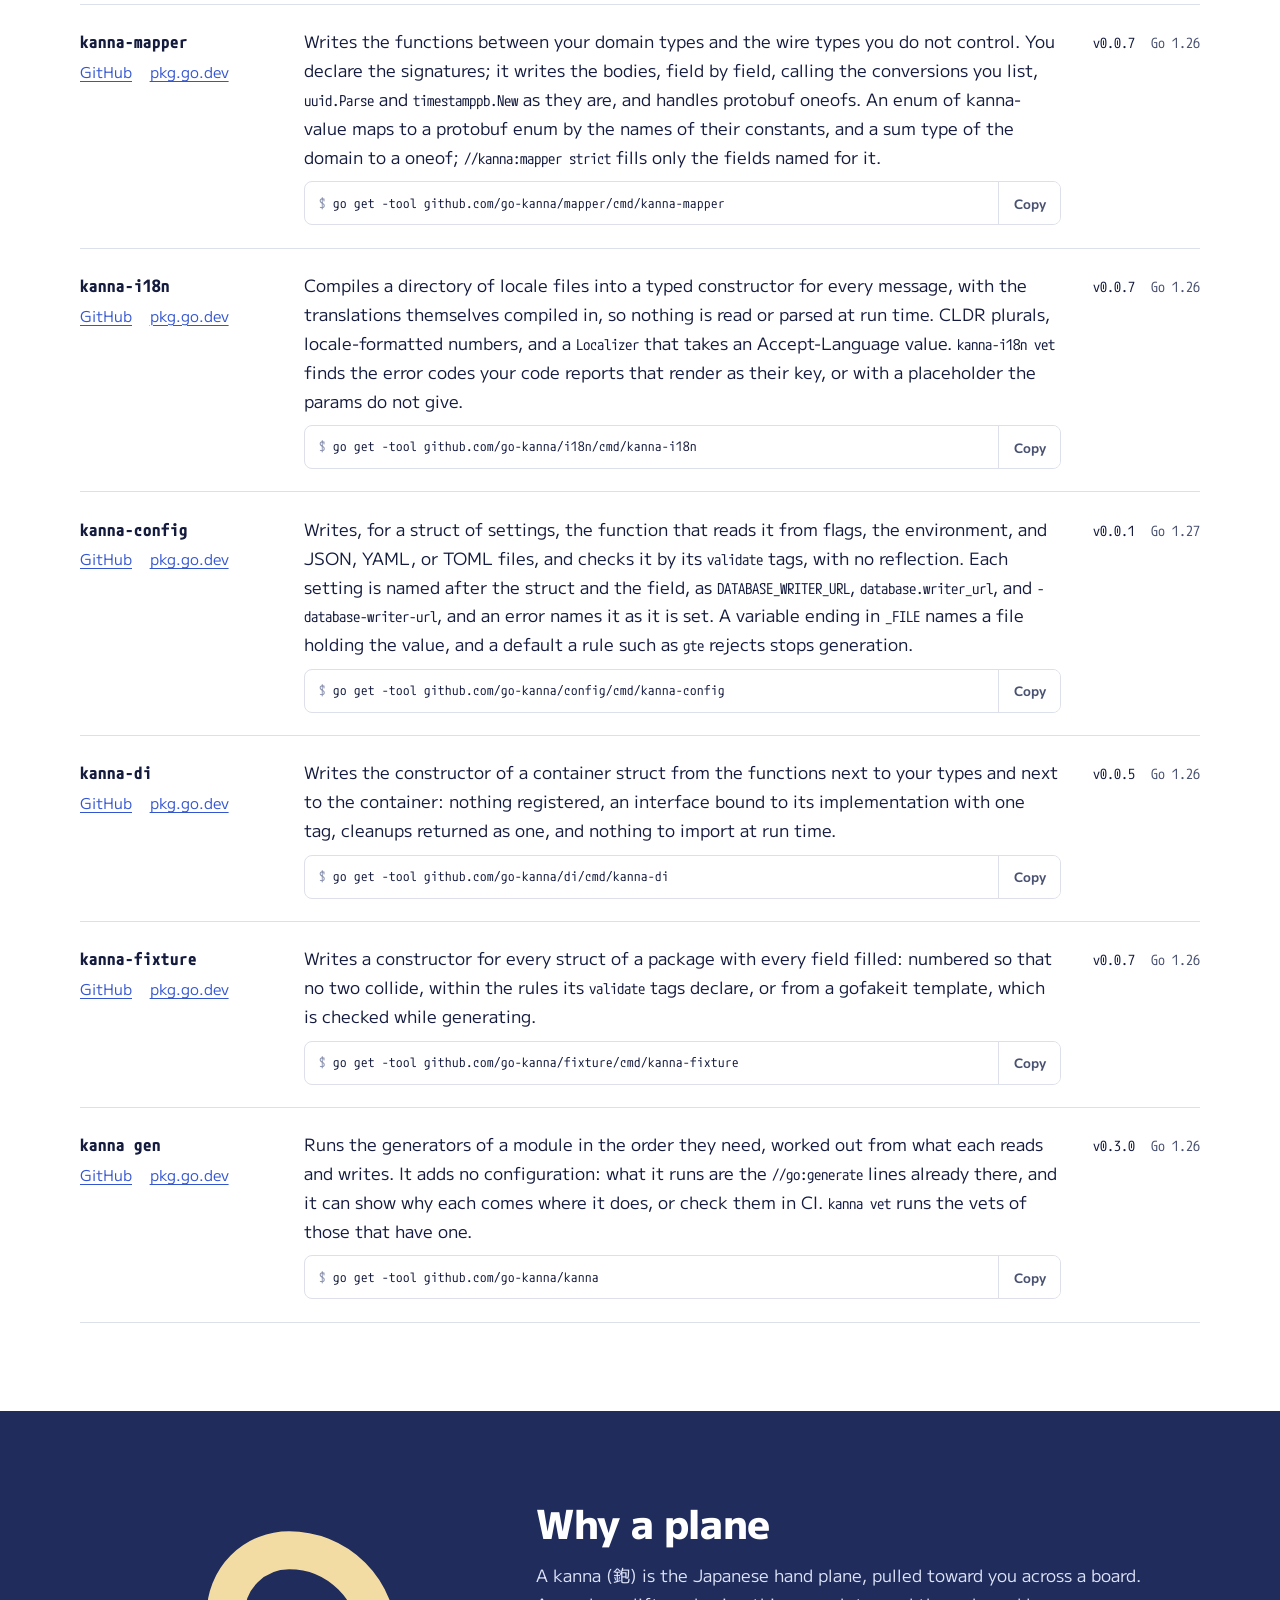
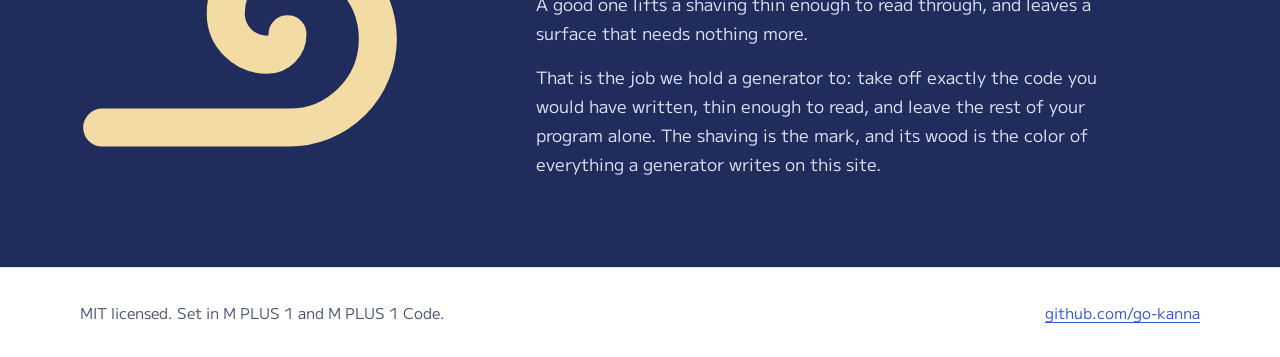
==== commit a4cd597d: "docs: add requirements and compatibility" ====
--- a/index.html
+++ b/index.html
@@ -723,7 +723,7 @@
   <section class="start" id="start" aria-labelledby="start-title">
     <div class="wrap">
       <h2 id="start-title">All eight in one module</h2>
-      <p class="intro">Nine lines install the eight tools and kanna gen into your module. If you use kanna-validator, kanna-config, or kanna-value, you need <span data-go="go-kanna/config">Go 1.27</span> or later.</p>
+      <p class="intro">Nine lines install the eight tools and kanna gen into your module. The Go version each needs is under <a href="#requirements">Requirements and compatibility</a>.</p>
       <div class="kit">
 <pre class="cmd"><code id="install-all">go get -tool github.com/go-kanna/validator/cmd/kanna-validator
 go get -tool github.com/go-kanna/value/cmd/kanna-value
@@ -758,6 +758,31 @@
     </div>
   </section>
 
+  <section class="requirements" id="requirements" aria-labelledby="requirements-title">
+    <div class="wrap">
+      <h2 id="requirements-title">Requirements and compatibility</h2>
+      <p class="intro">What to know before you install, and before you upgrade.</p>
+      <ul class="ways">
+        <li>
+          <h3>Go</h3>
+          <p>kanna-validator, kanna-value, kanna-fixture, kanna-config, and kanna-mapper need Go 1.27 or later. kanna-orm, kanna-di, kanna-i18n, and the kanna command need Go 1.26 or later. Using all eight means Go 1.27. <code>go get -tool</code> raises the go line of your go.mod to the version the tool asks for.</p>
+        </li>
+        <li>
+          <h3>OS</h3>
+          <p>Linux and macOS are checked. Windows is not.</p>
+        </li>
+        <li>
+          <h3>Versions</h3>
+          <p>While the version is v0.x, a minor release (v0.2.0) can stop a declaration that used to work or change what it means. Such changes are written in the release notes. A patch release (v0.1.1) does not break anything.</p>
+        </li>
+        <li>
+          <h3>Upgrading</h3>
+          <p>Upgrade the tools you use together, each to the latest. They share an internal module, and your module gets only one version of it. The version numbers do not need to match. Then run <code>go tool kanna gen</code> to generate again; <code>go tool kanna gen -check</code> reports files an older version wrote.</p>
+        </li>
+      </ul>
+    </div>
+  </section>
+
   <section class="principles" id="principles" aria-labelledby="principles-title">
     <div class="wrap">
       <h2 id="principles-title">Follow the conventions, and a declaration is all it takes</h2>
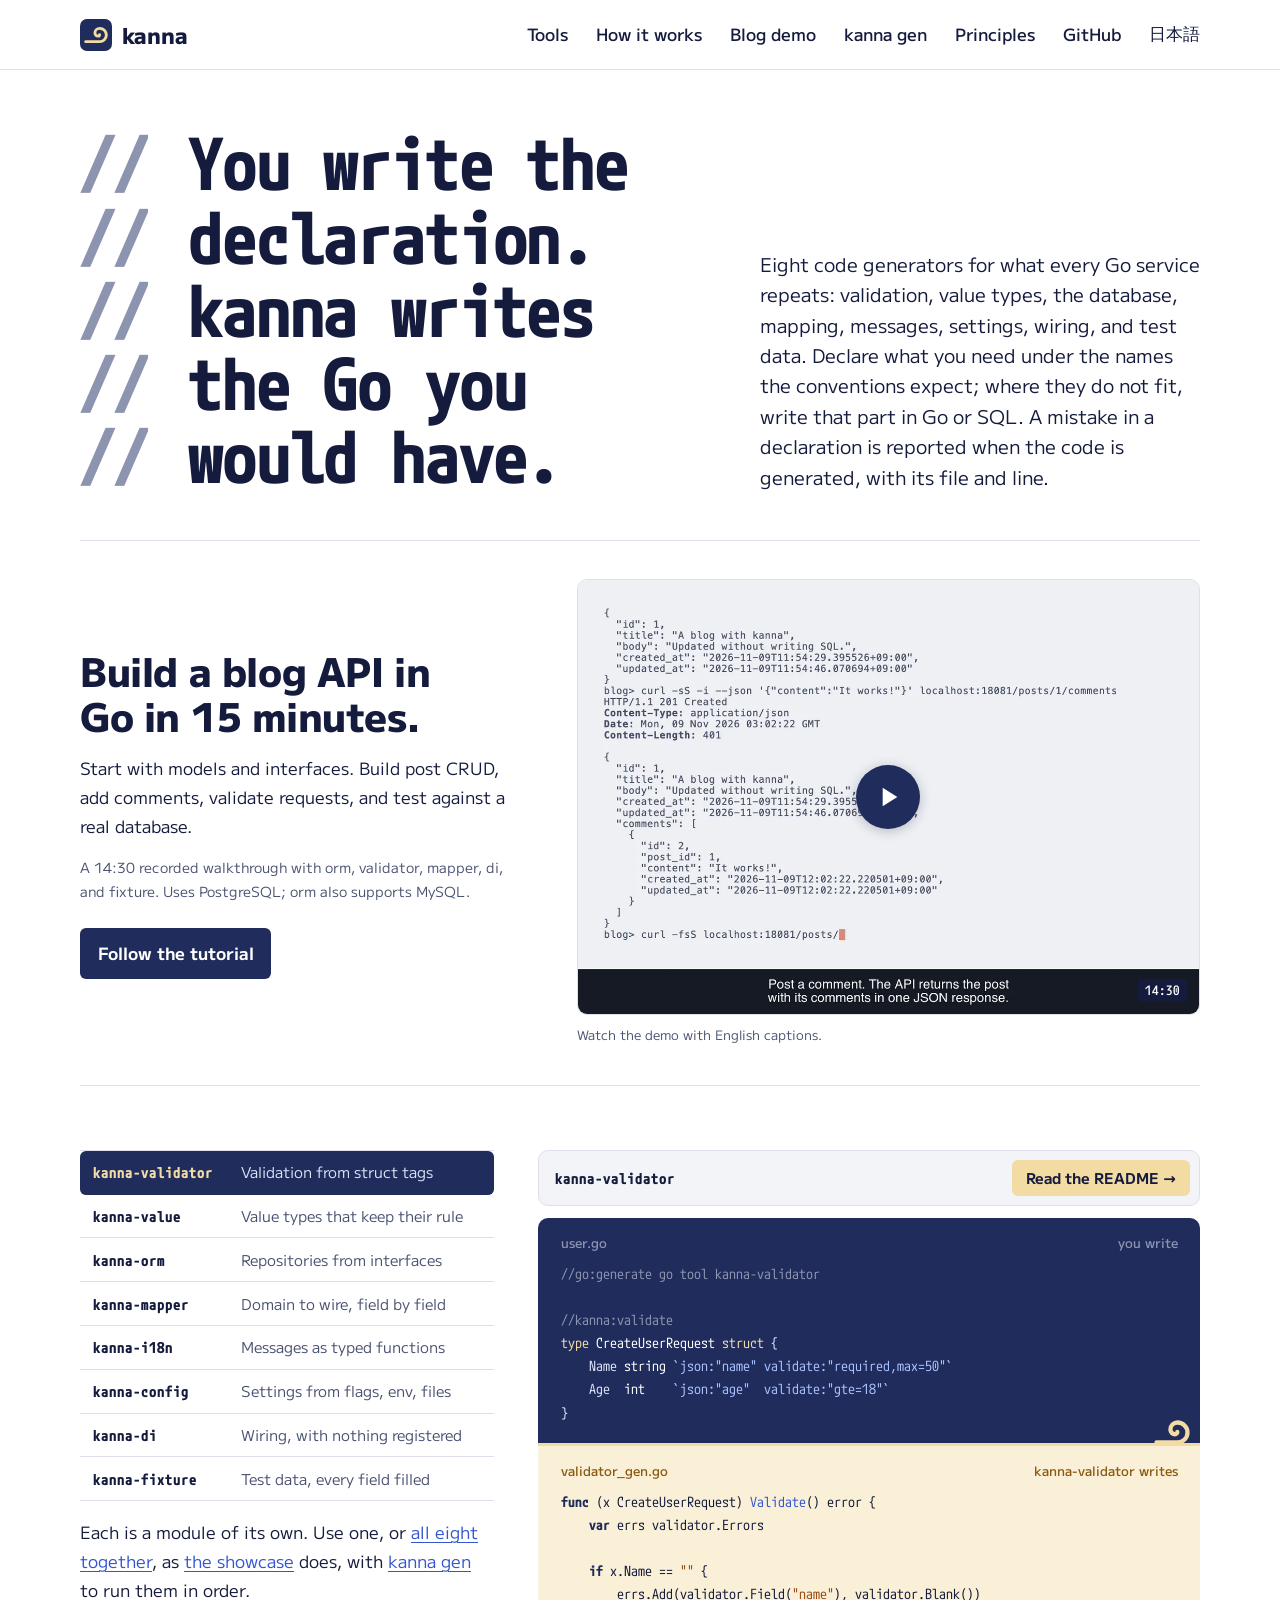
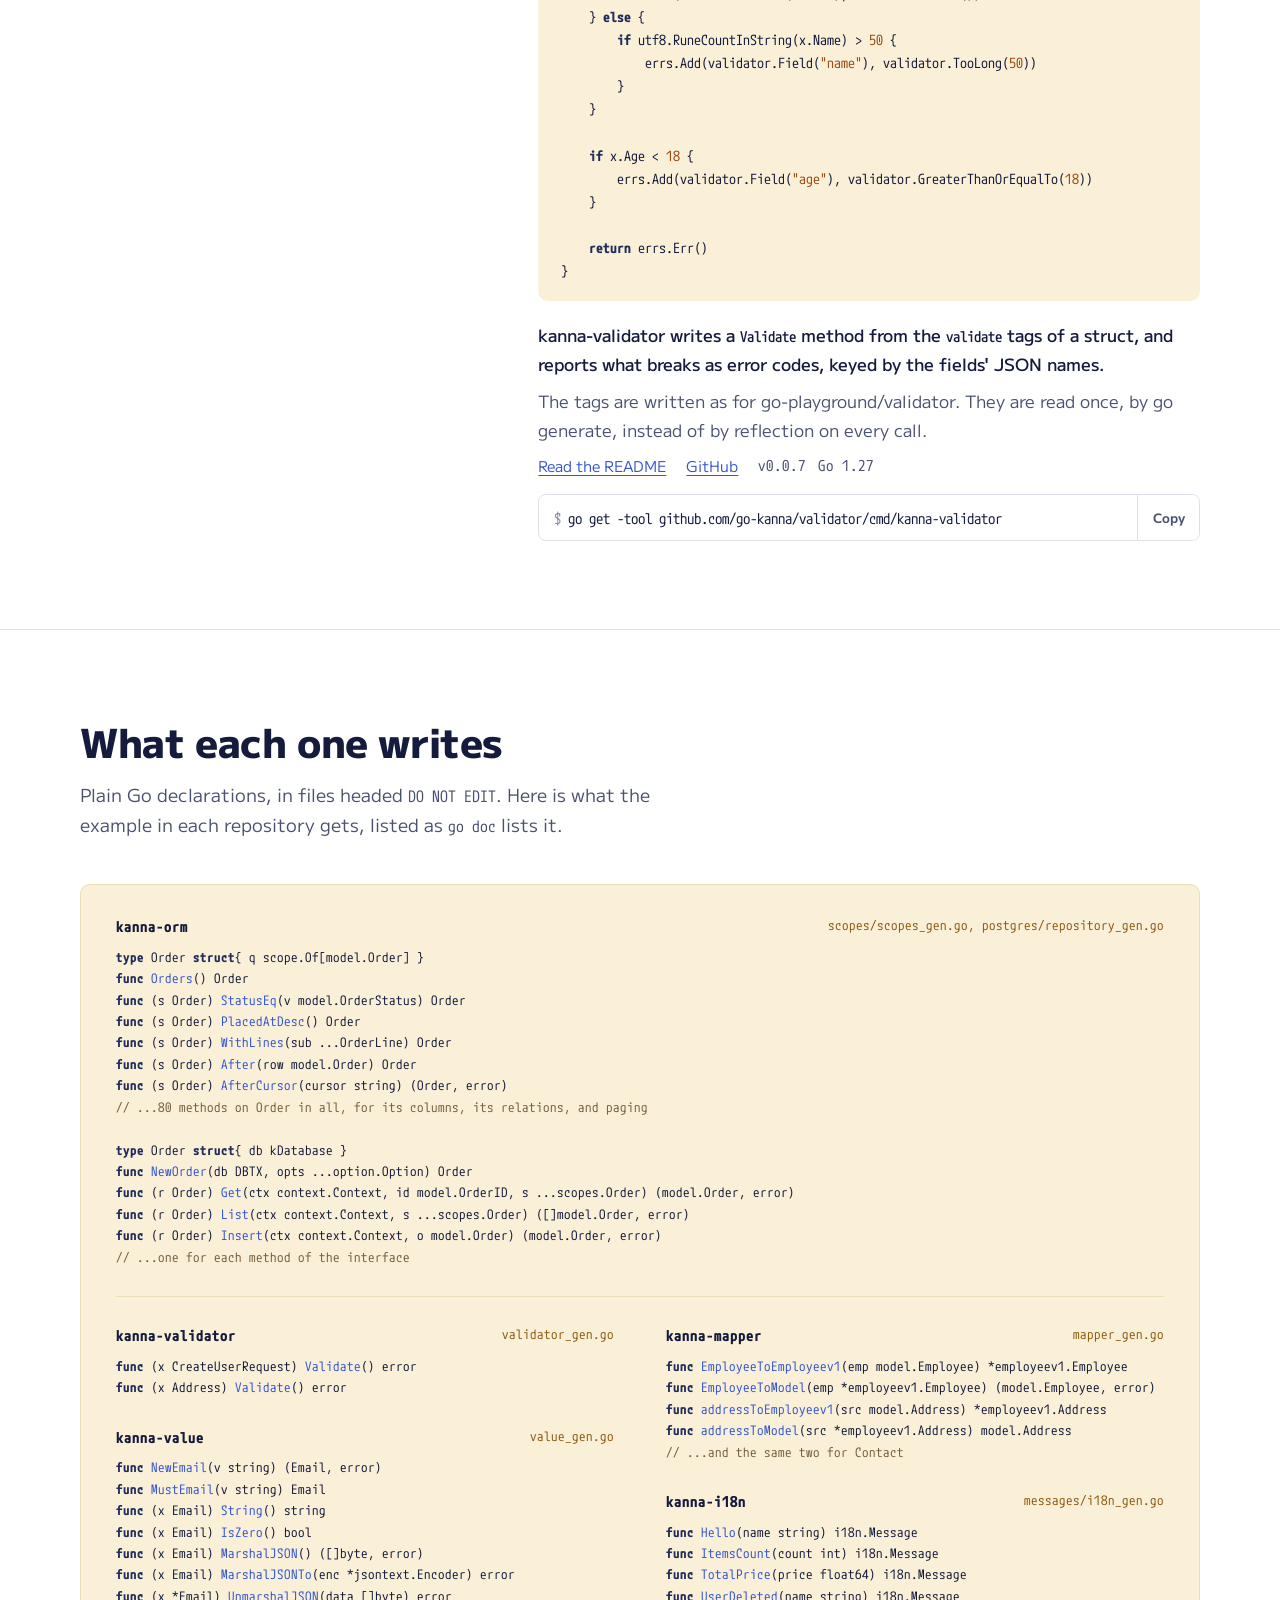
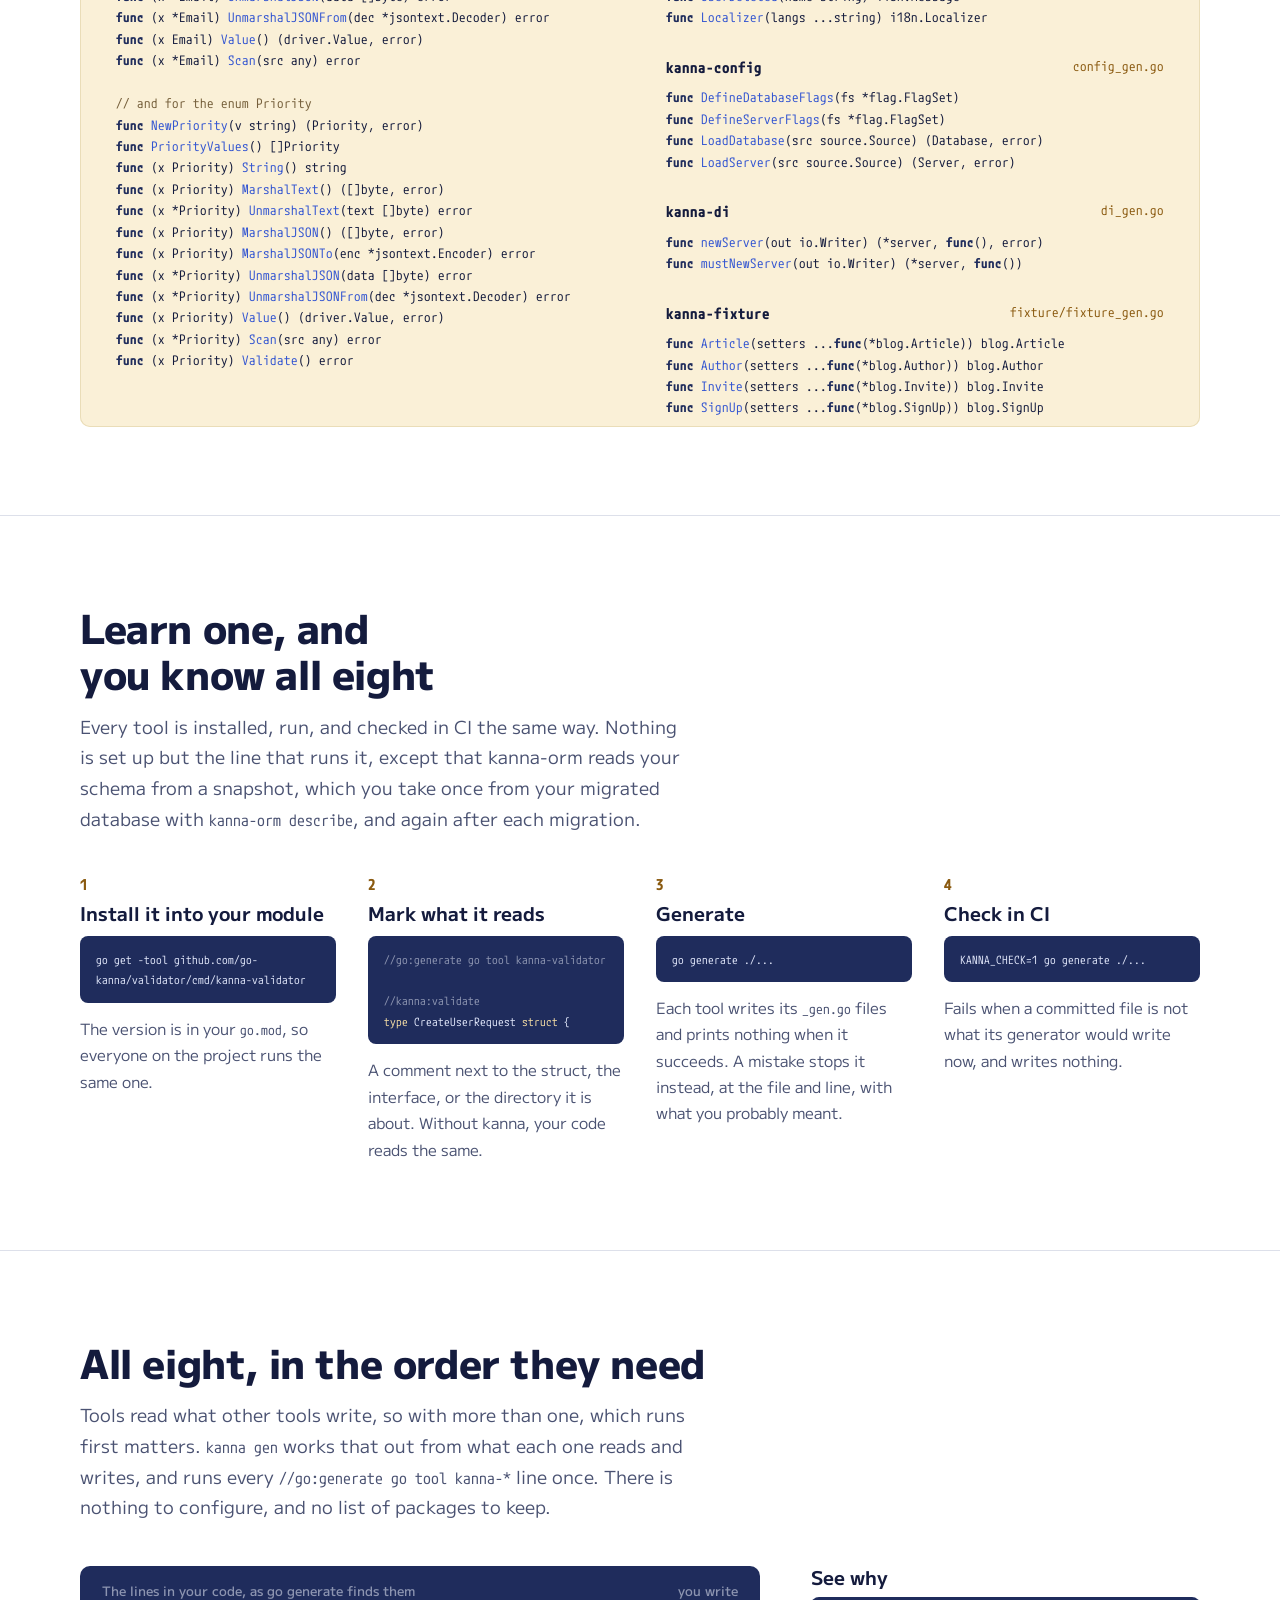
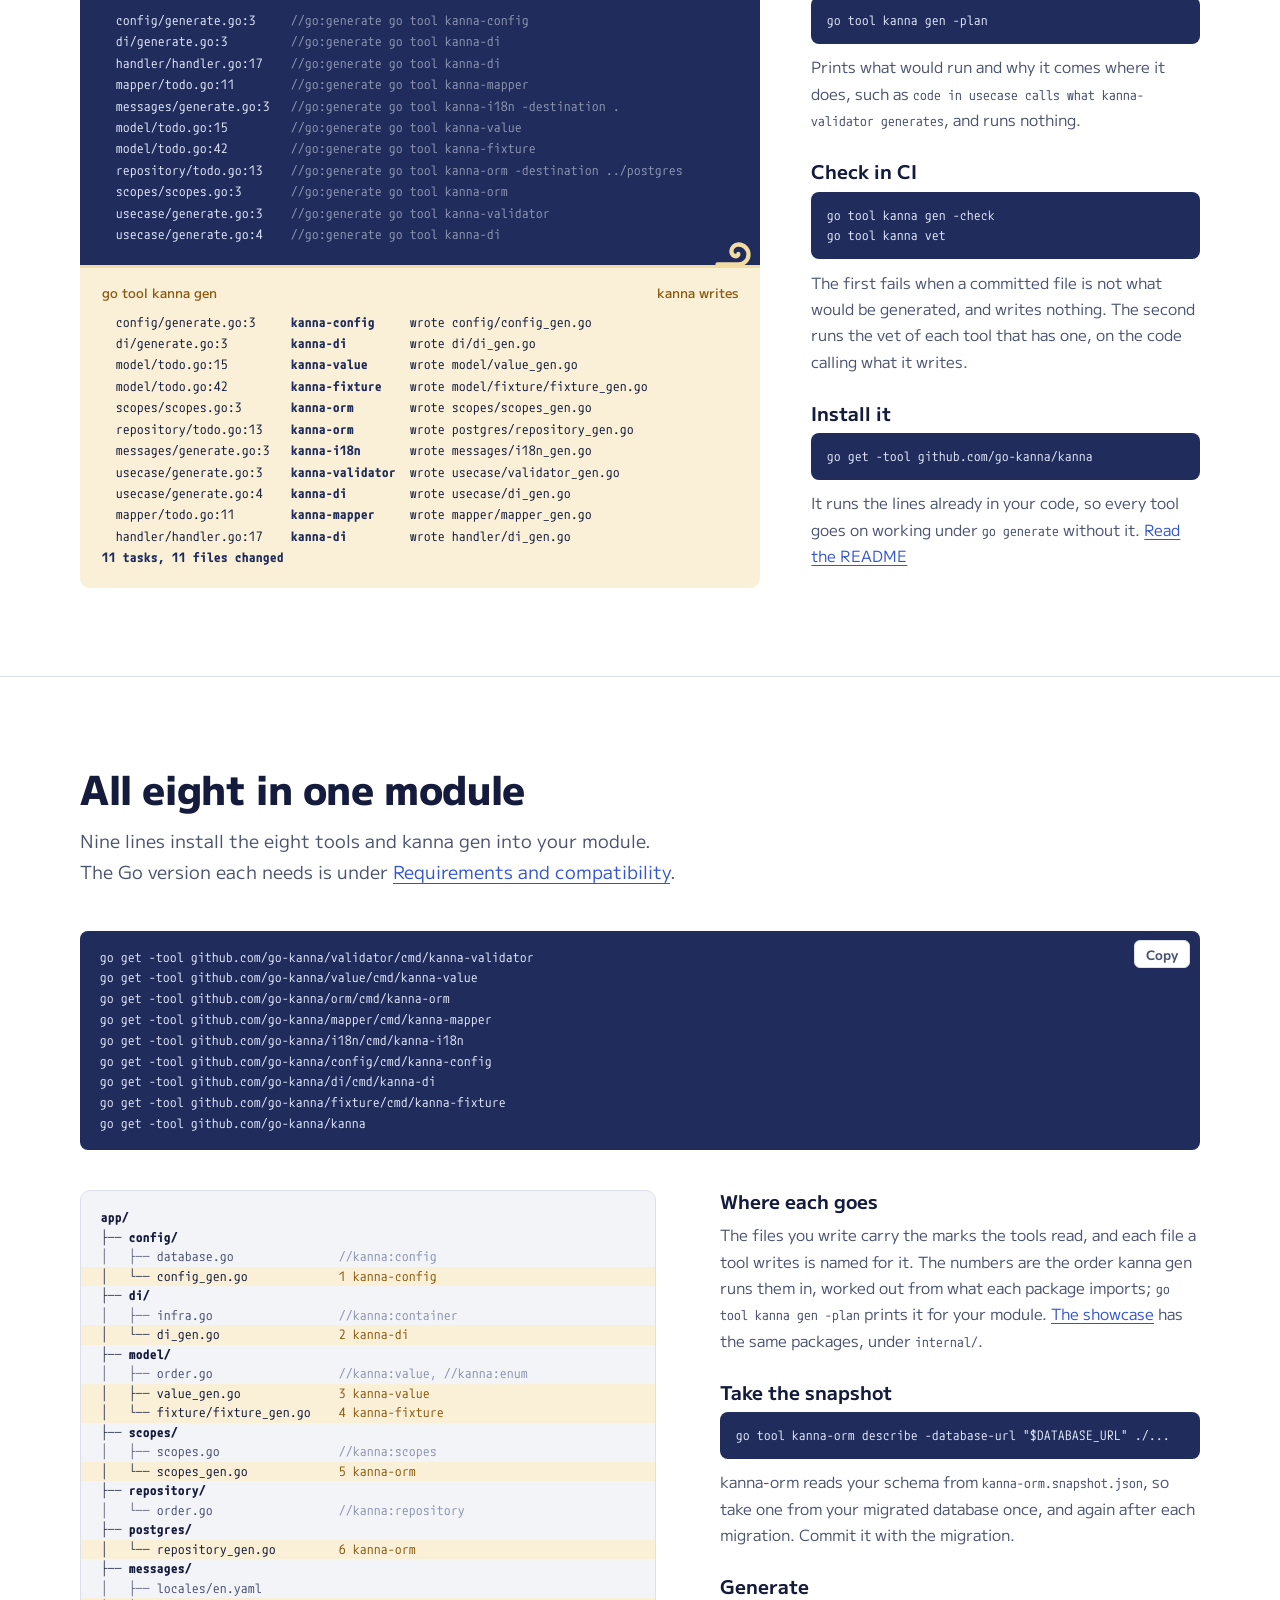
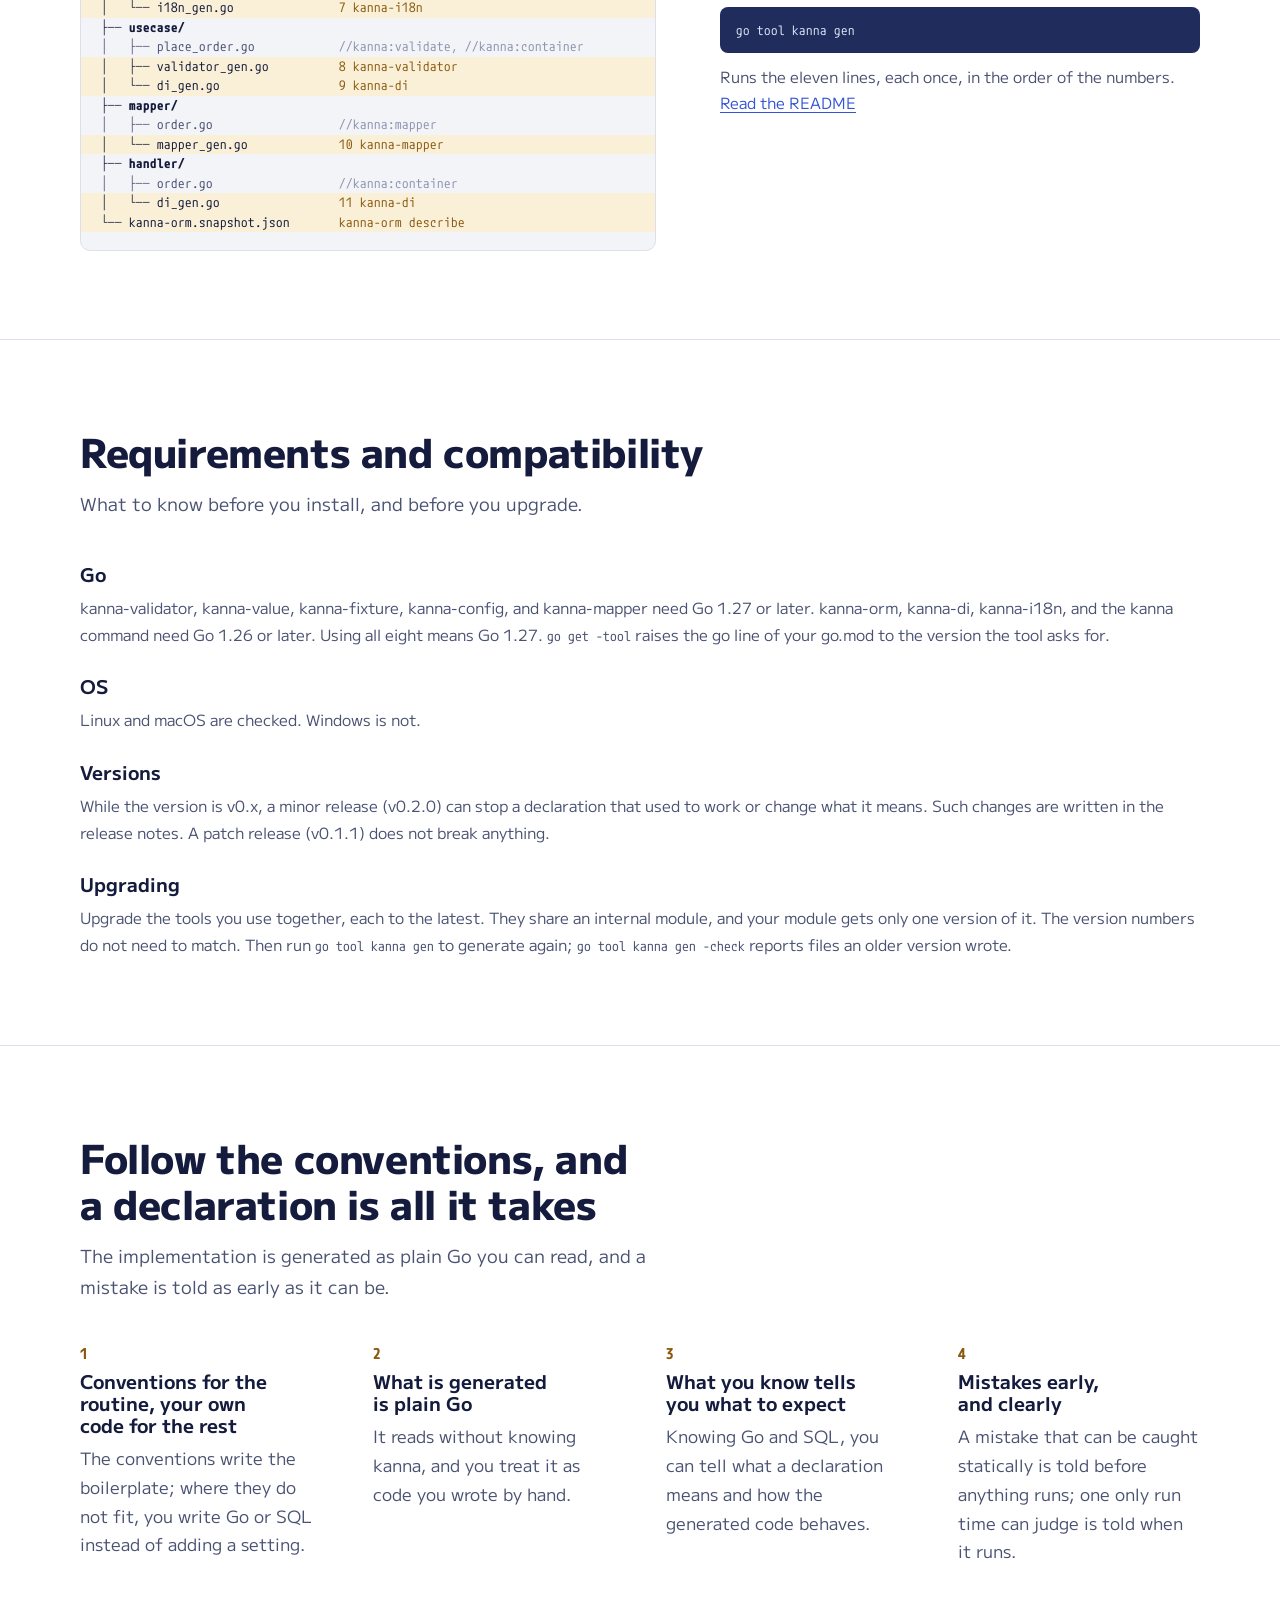
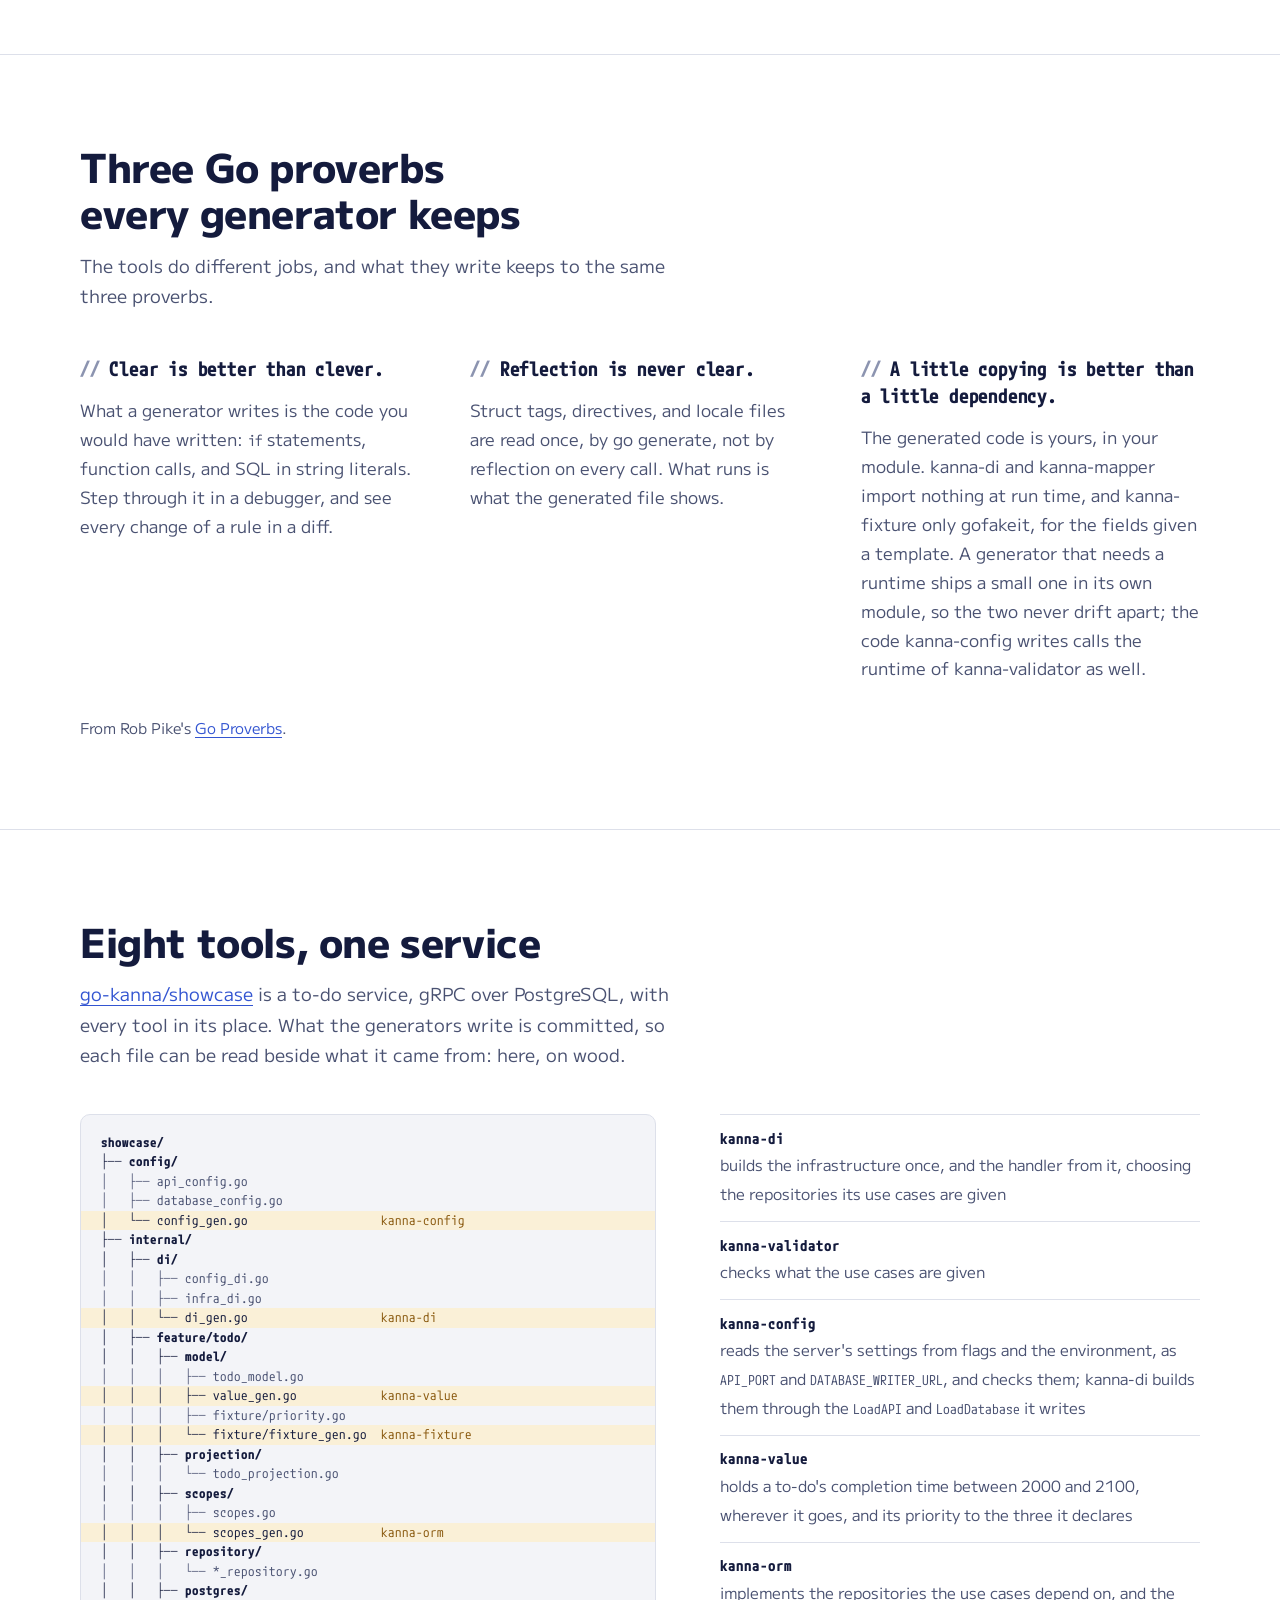
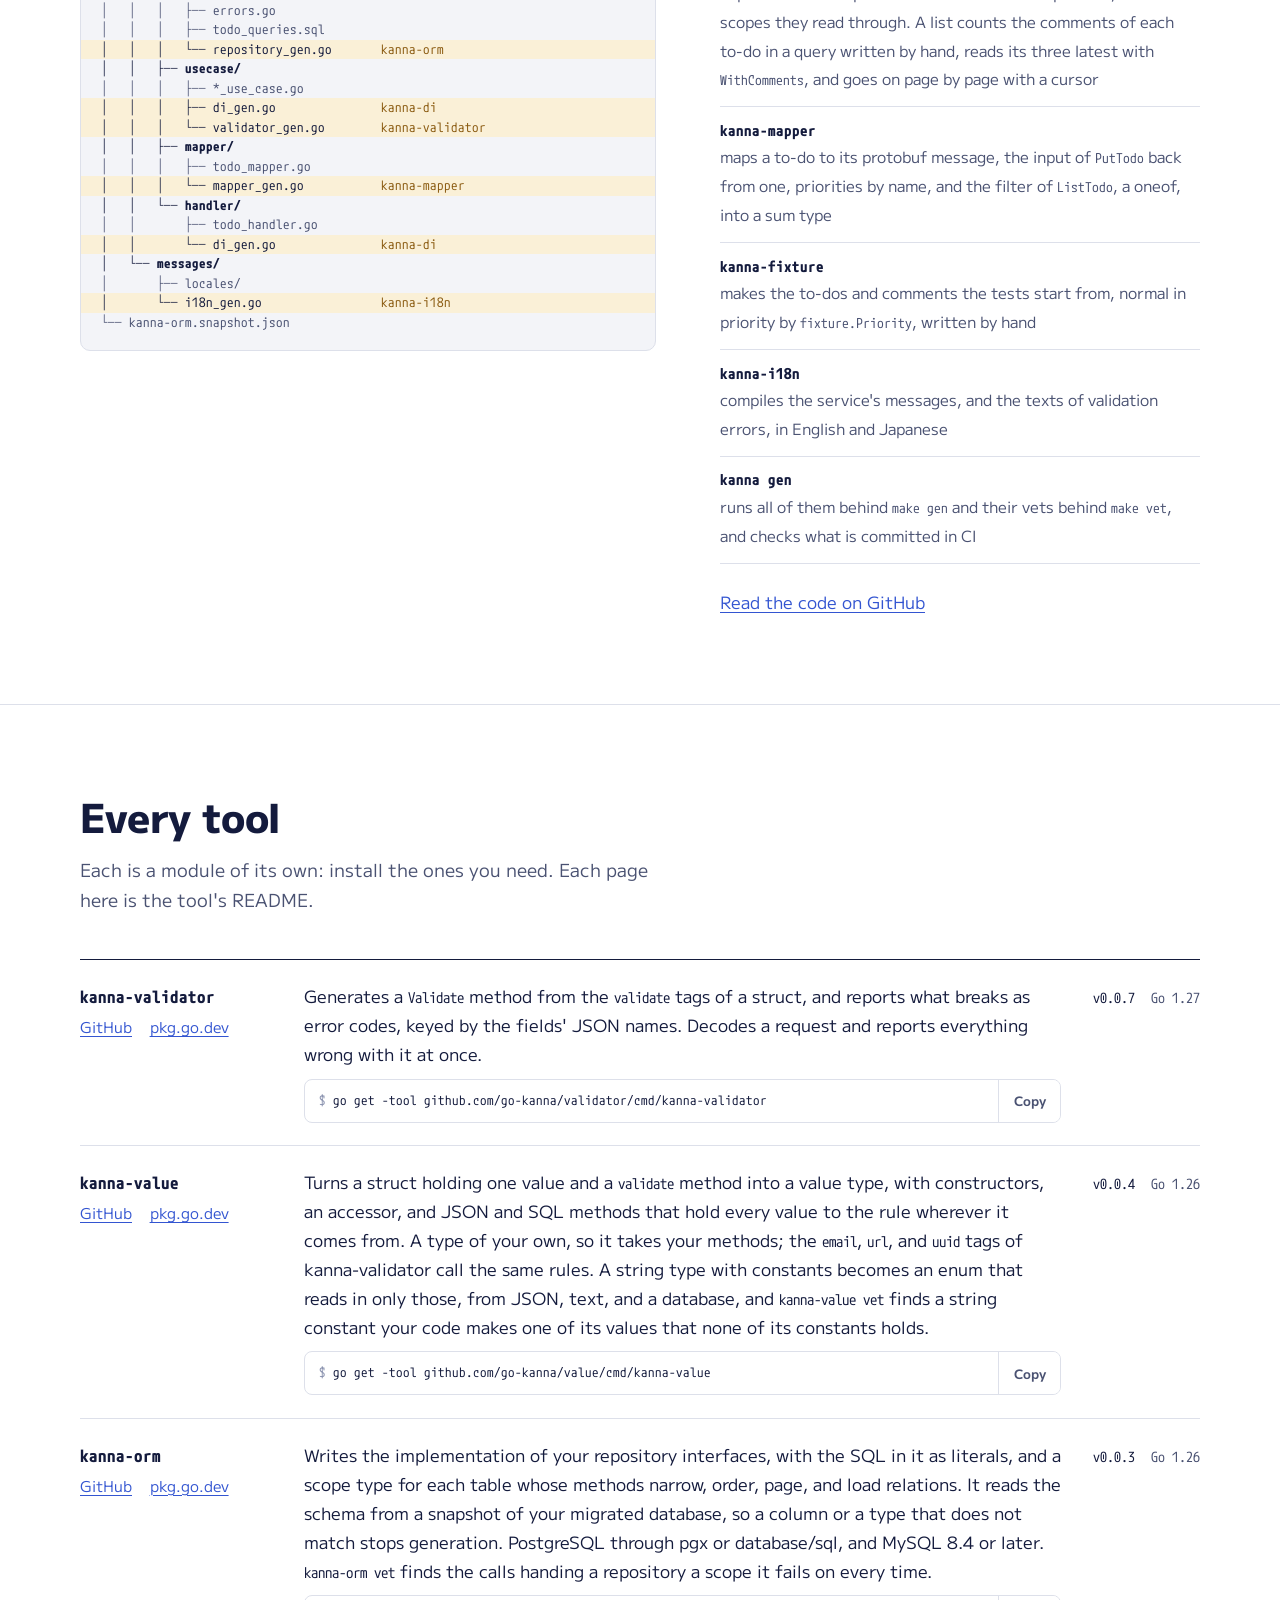
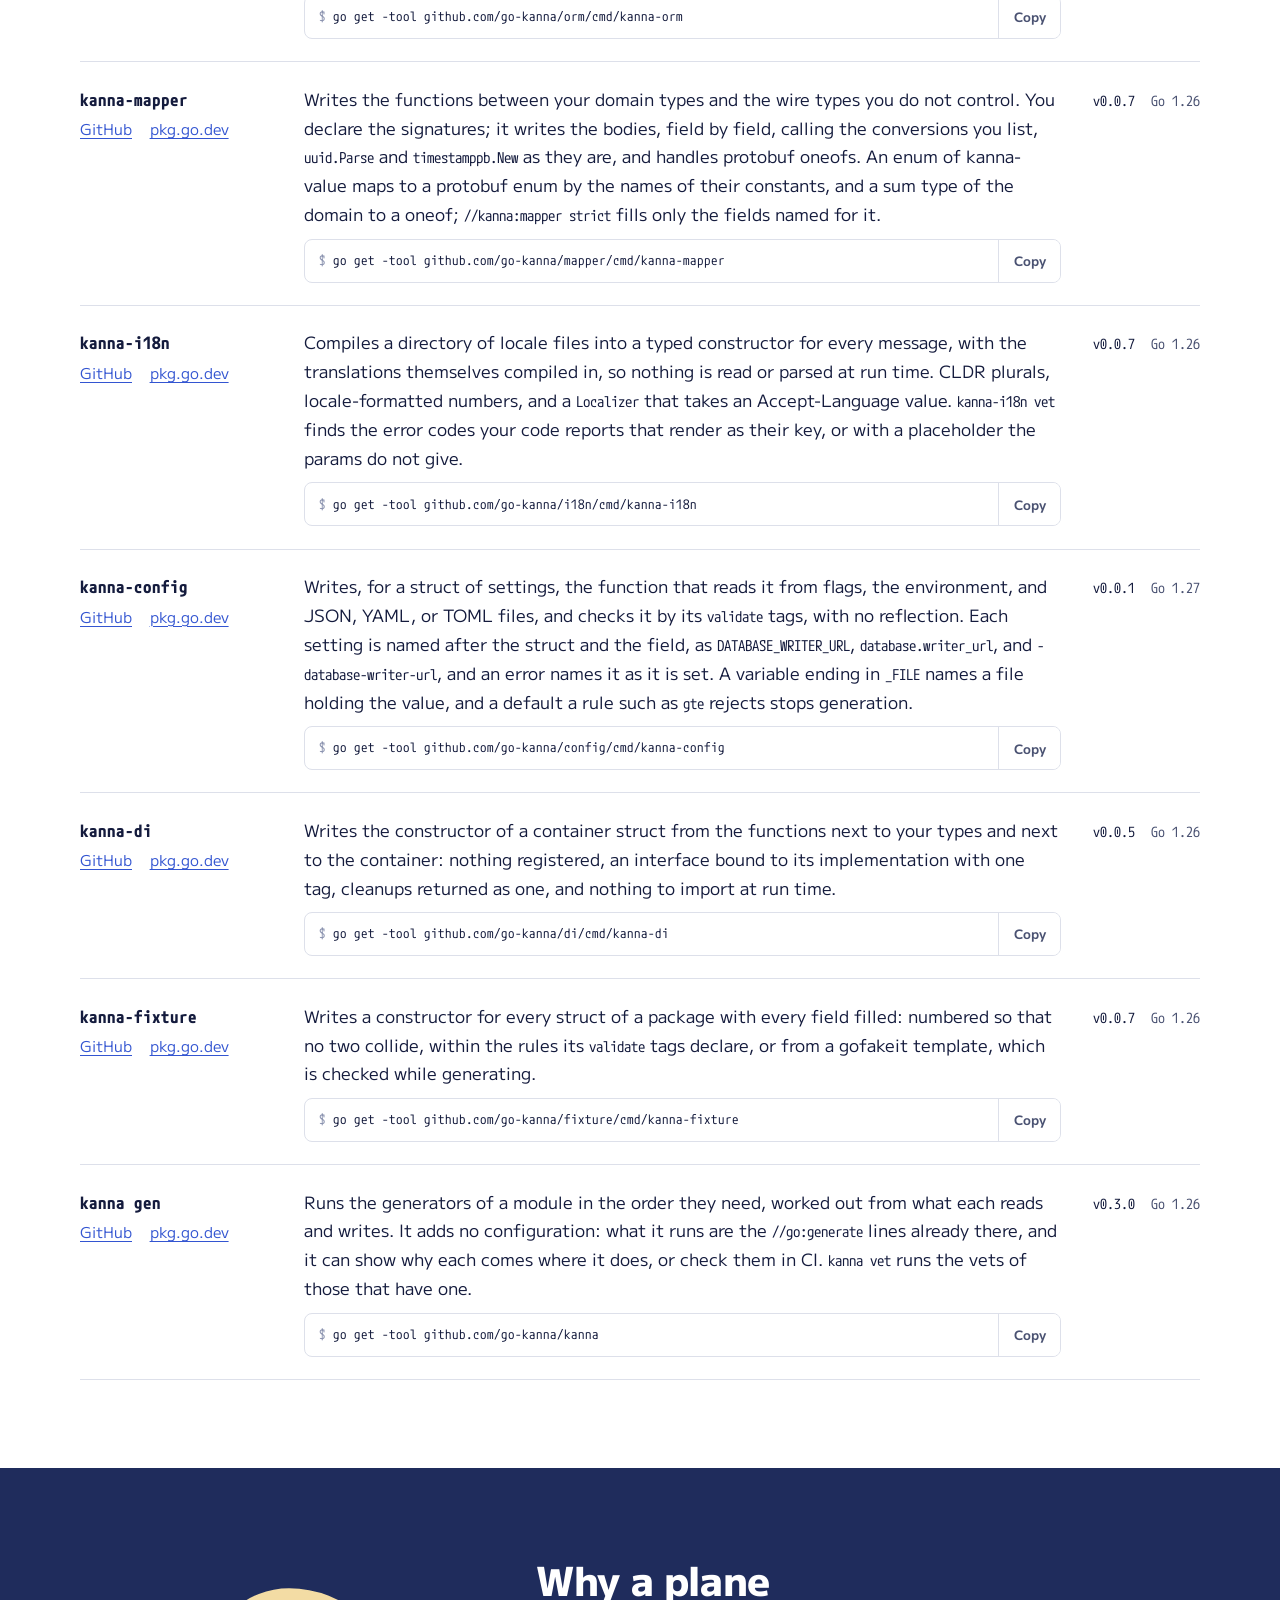
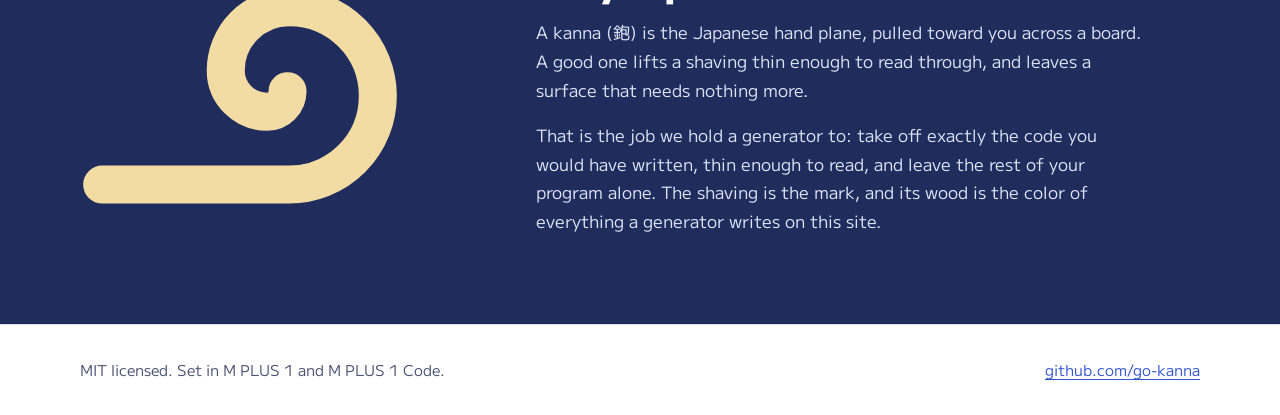
==== commit 5ec924c7: "docs: match the excerpts to what the generators write now" ====
--- a/index.html
+++ b/index.html
@@ -99,15 +99,15 @@
 	<span class="k">var</span> errs validator.<span class="t">Errors</span>
 
 	<span class="k">if</span> x.Name == <span class="s">""</span> {
-		errs.Add(<span class="s">"name"</span>, validator.Blank())
+		errs.Add(validator.Field(<span class="s">"name"</span>), validator.Blank())
 	} <span class="k">else</span> {
 		<span class="k">if</span> utf8.RuneCountInString(x.Name) &gt; <span class="s">50</span> {
-			errs.Add(<span class="s">"name"</span>, validator.TooLong(<span class="s">50</span>))
+			errs.Add(validator.Field(<span class="s">"name"</span>), validator.TooLong(<span class="s">50</span>))
 		}
 	}
 
 	<span class="k">if</span> x.Age &lt; <span class="s">18</span> {
-		errs.Add(<span class="s">"age"</span>, validator.GreaterThanOrEqualTo(<span class="s">18</span>))
+		errs.Add(validator.Field(<span class="s">"age"</span>), validator.GreaterThanOrEqualTo(<span class="s">18</span>))
 	}
 
 	<span class="k">return</span> errs.Err()
@@ -163,7 +163,7 @@
 	<span class="k">return</span> <span class="k">nil</span>
 }
 
-<span class="c">// MustEmail, String, IsZero, and MarshalJSON, Value, and Scan, which check too.</span></code></pre>
+<span class="c">// MustEmail, String, IsZero, and MarshalJSON, MarshalJSONTo, UnmarshalJSONFrom, Value, and Scan, which check too.</span></code></pre>
               </div>
             </figure>
             <div class="about">
@@ -210,7 +210,7 @@
                 <p class="file"><span>scopes/scopes_gen.go</span><span>kanna-orm writes</span></p>
 <pre><code><span class="c">// StatusNe narrows to the rows whose status is not v.</span>
 <span class="k">func</span> (s <span class="t">Order</span>) <span class="f">StatusNe</span>(v model.<span class="t">OrderStatus</span>) <span class="t">Order</span> {
-	<span class="k">return</span> <span class="t">Order</span>{ormScope(ormRuntime(s.q).Where(<span class="s">`status &lt;&gt; `</span>, v))}
+	<span class="k">return</span> <span class="t">Order</span>{kScope(kRuntime(s.q).Where(<span class="s">`status &lt;&gt; `</span>, v))}
 }
 
 <span class="c">// ...a method for each column and relation, and Limit, After, and Cursor.</span></code></pre>
@@ -373,30 +373,30 @@
 	<span class="c">// ...WriterURL, the same way.</span>
 
 	x.PoolMaxConns = <span class="s">10</span>
-	namePoolMaxConns := <span class="s">"DATABASE_POOL_MAX_CONNS"</span>
+	pathPoolMaxConns := validator.Field(<span class="s">"DATABASE_POOL_MAX_CONNS"</span>)
 	<span class="k">if</span> v, ok, err := src.Lookup(source.<span class="t">Key</span>{Env: <span class="s">"DATABASE_POOL_MAX_CONNS"</span>, File: []<span class="t">string</span>{<span class="s">"database"</span>, <span class="s">"pool_max_conns"</span>}, Flag: <span class="s">"database-pool-max-conns"</span>}); err != <span class="k">nil</span> {
-		errs.Add(v.Name, err)
+		errs.Add(v.Path, err)
 	} <span class="k">else</span> <span class="k">if</span> ok {
-		namePoolMaxConns = v.Name
-		<span class="k">if</span> n, err := strconv.ParseInt(v.Text, <span class="s">10</span>, <span class="s">32</span>); err != <span class="k">nil</span> {
-			errs.Add(namePoolMaxConns, validator.FailWith(<span class="s">"invalid"</span>, <span class="k">map</span>[<span class="t">string</span>]<span class="t">any</span>{<span class="s">"type"</span>: <span class="s">"int32"</span>}))
+		pathPoolMaxConns = v.Path
+		<span class="k">if</span> n, err := strconv.ParseInt(v.Text, <span class="s">0</span>, <span class="s">32</span>); err != <span class="k">nil</span> {
+			errs.Add(pathPoolMaxConns, validator.FailWith(<span class="s">"invalid"</span>, <span class="k">map</span>[<span class="t">string</span>]<span class="t">any</span>{<span class="s">"type"</span>: <span class="s">"int32"</span>}))
 		} <span class="k">else</span> {
 			x.PoolMaxConns = <span class="t">int32</span>(n)
 		}
 	}
 
-	<span class="c">// ...DialTimeout, the same way, with time.ParseDuration.</span>
+	<span class="c">// ...DialTimeout, the same way, with time.ParseDuration, and the keys of the database section that no field reads.</span>
 
 	<span class="k">if</span> len(errs) &gt; <span class="s">0</span> {
 		<span class="k">return</span> <span class="t">Database</span>{}, errs
 	}
 
 	<span class="k">if</span> x.WriterURL == <span class="s">""</span> {
-		errs.Add(nameWriterURL, validator.Blank())
+		errs.Add(pathWriterURL, validator.Blank())
 	}
 
 	<span class="k">if</span> x.PoolMaxConns &lt; <span class="s">1</span> {
-		errs.Add(namePoolMaxConns, validator.GreaterThanOrEqualTo[<span class="t">int32</span>](<span class="s">1</span>))
+		errs.Add(pathPoolMaxConns, validator.GreaterThanOrEqualTo[<span class="t">int32</span>](<span class="s">1</span>))
 	}
 
 	<span class="k">if</span> len(errs) &gt; <span class="s">0</span> {
@@ -578,7 +578,9 @@
 <span class="k">func</span> (x <span class="t">Email</span>) <span class="f">String</span>() <span class="t">string</span>
 <span class="k">func</span> (x <span class="t">Email</span>) <span class="f">IsZero</span>() <span class="t">bool</span>
 <span class="k">func</span> (x <span class="t">Email</span>) <span class="f">MarshalJSON</span>() ([]<span class="t">byte</span>, <span class="t">error</span>)
+<span class="k">func</span> (x <span class="t">Email</span>) <span class="f">MarshalJSONTo</span>(enc *jsontext.<span class="t">Encoder</span>) <span class="t">error</span>
 <span class="k">func</span> (x *<span class="t">Email</span>) <span class="f">UnmarshalJSON</span>(data []<span class="t">byte</span>) <span class="t">error</span>
+<span class="k">func</span> (x *<span class="t">Email</span>) <span class="f">UnmarshalJSONFrom</span>(dec *jsontext.<span class="t">Decoder</span>) <span class="t">error</span>
 <span class="k">func</span> (x <span class="t">Email</span>) <span class="f">Value</span>() (driver.<span class="t">Value</span>, <span class="t">error</span>)
 <span class="k">func</span> (x *<span class="t">Email</span>) <span class="f">Scan</span>(src <span class="t">any</span>) <span class="t">error</span>
 
@@ -586,7 +588,13 @@
 <span class="k">func</span> <span class="f">NewPriority</span>(v <span class="t">string</span>) (<span class="t">Priority</span>, <span class="t">error</span>)
 <span class="k">func</span> <span class="f">PriorityValues</span>() []<span class="t">Priority</span>
 <span class="k">func</span> (x <span class="t">Priority</span>) <span class="f">String</span>() <span class="t">string</span>
+<span class="k">func</span> (x <span class="t">Priority</span>) <span class="f">MarshalText</span>() ([]<span class="t">byte</span>, <span class="t">error</span>)
 <span class="k">func</span> (x *<span class="t">Priority</span>) <span class="f">UnmarshalText</span>(text []<span class="t">byte</span>) <span class="t">error</span>
+<span class="k">func</span> (x <span class="t">Priority</span>) <span class="f">MarshalJSON</span>() ([]<span class="t">byte</span>, <span class="t">error</span>)
+<span class="k">func</span> (x <span class="t">Priority</span>) <span class="f">MarshalJSONTo</span>(enc *jsontext.<span class="t">Encoder</span>) <span class="t">error</span>
+<span class="k">func</span> (x *<span class="t">Priority</span>) <span class="f">UnmarshalJSON</span>(data []<span class="t">byte</span>) <span class="t">error</span>
+<span class="k">func</span> (x *<span class="t">Priority</span>) <span class="f">UnmarshalJSONFrom</span>(dec *jsontext.<span class="t">Decoder</span>) <span class="t">error</span>
+<span class="k">func</span> (x <span class="t">Priority</span>) <span class="f">Value</span>() (driver.<span class="t">Value</span>, <span class="t">error</span>)
 <span class="k">func</span> (x *<span class="t">Priority</span>) <span class="f">Scan</span>(src <span class="t">any</span>) <span class="t">error</span>
 <span class="k">func</span> (x <span class="t">Priority</span>) <span class="f">Validate</span>() <span class="t">error</span></code></pre>
         </div>
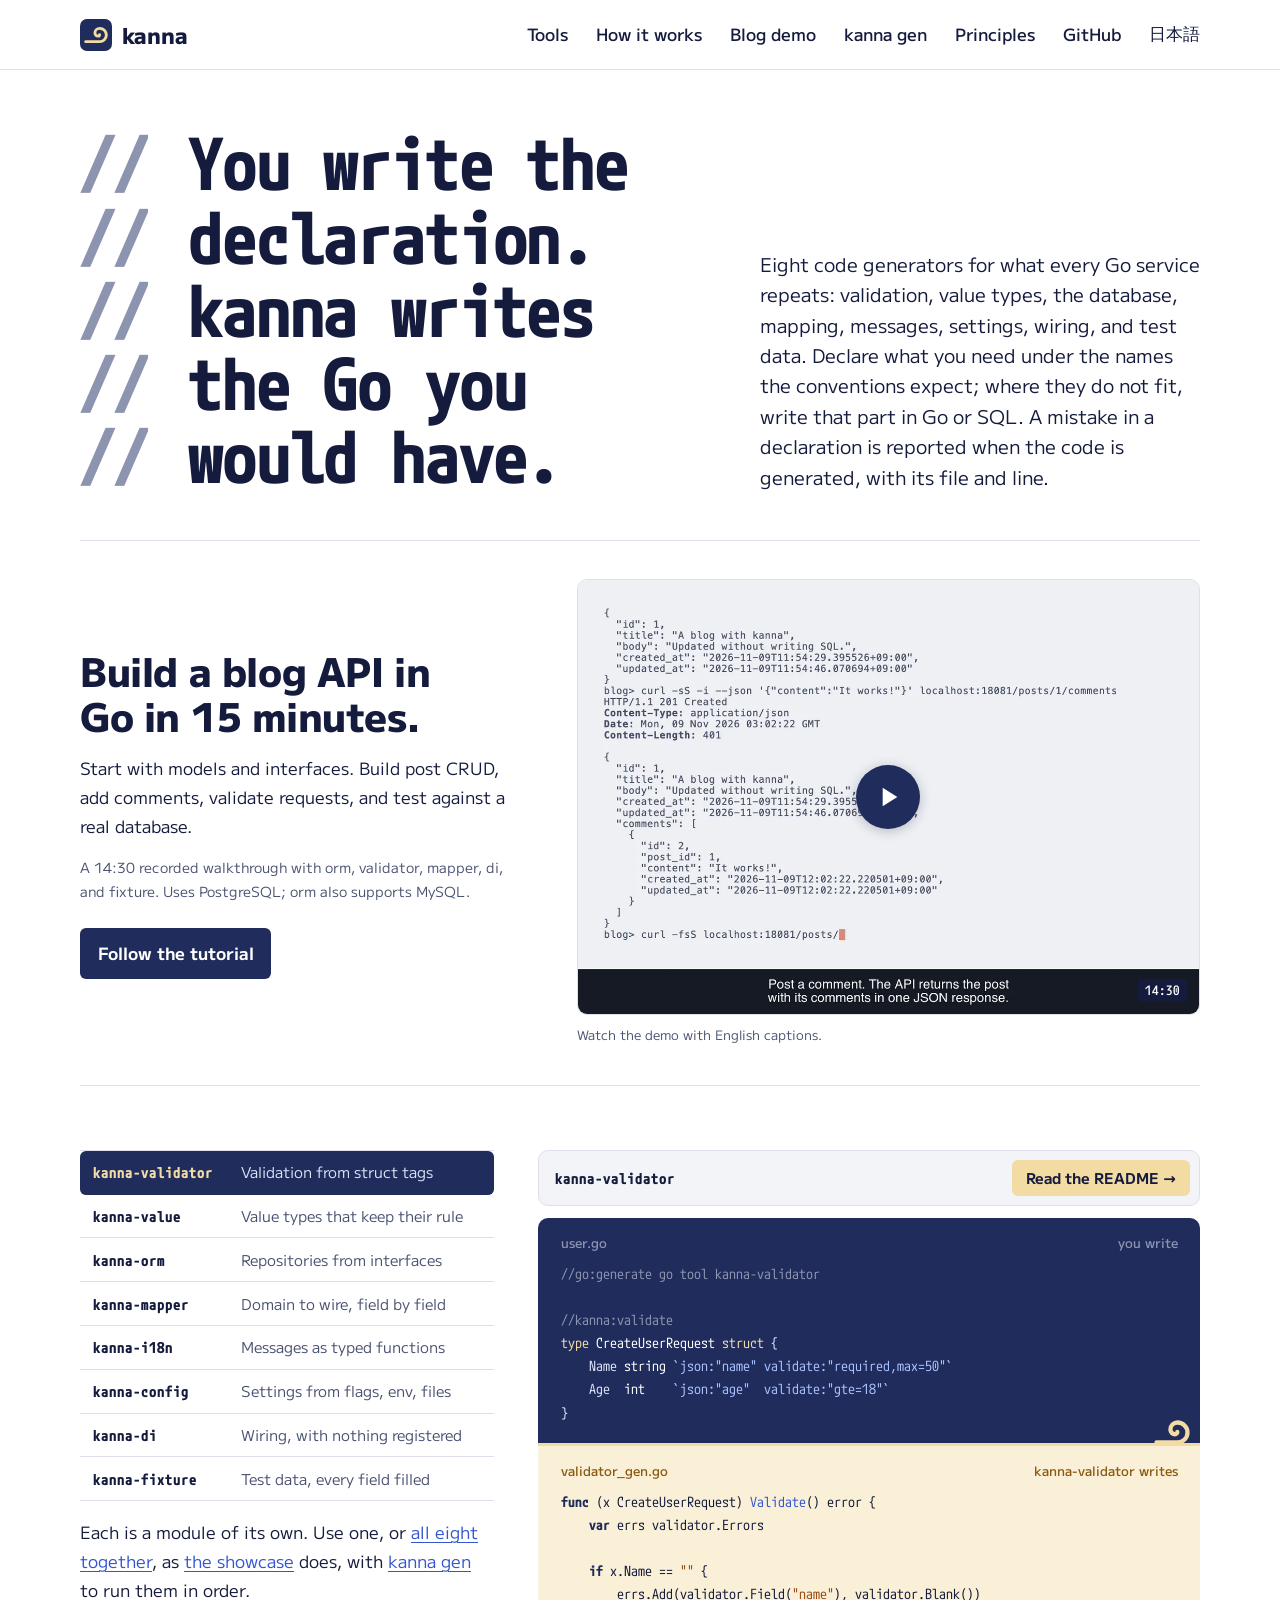
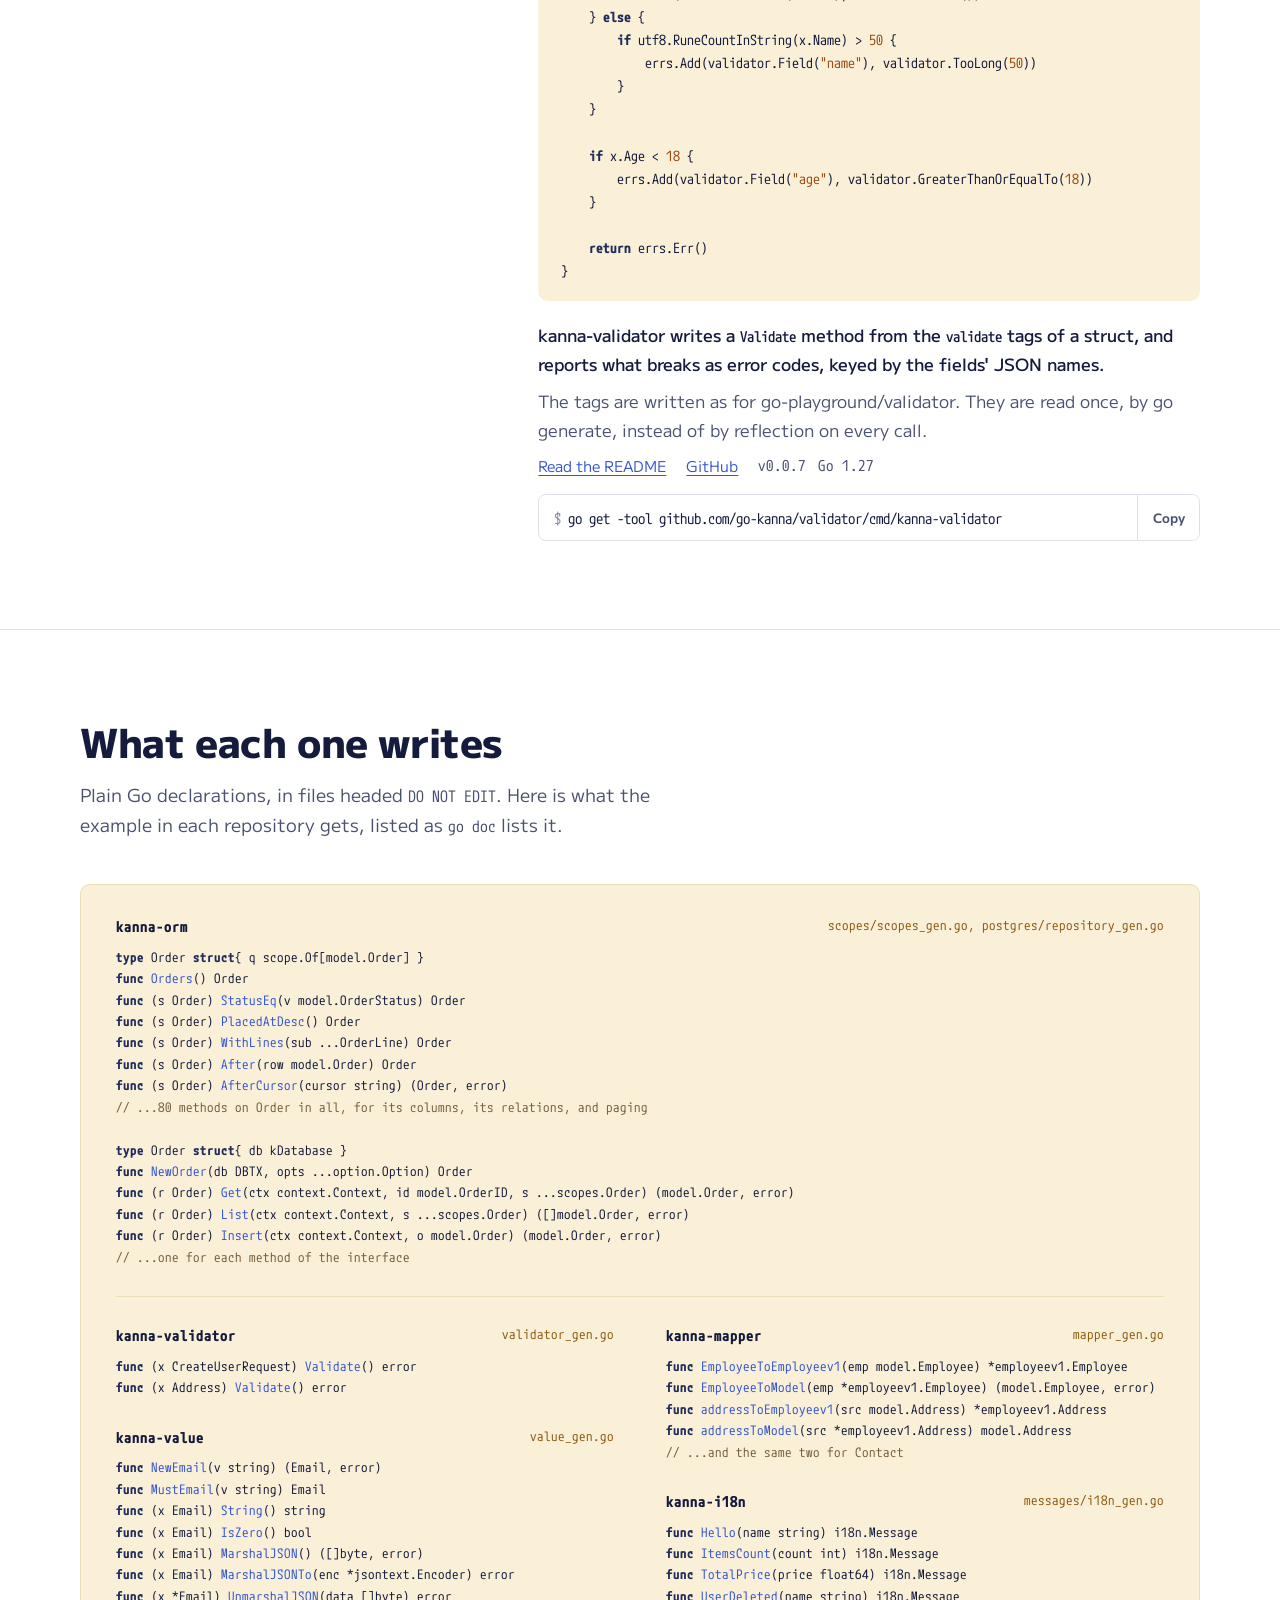
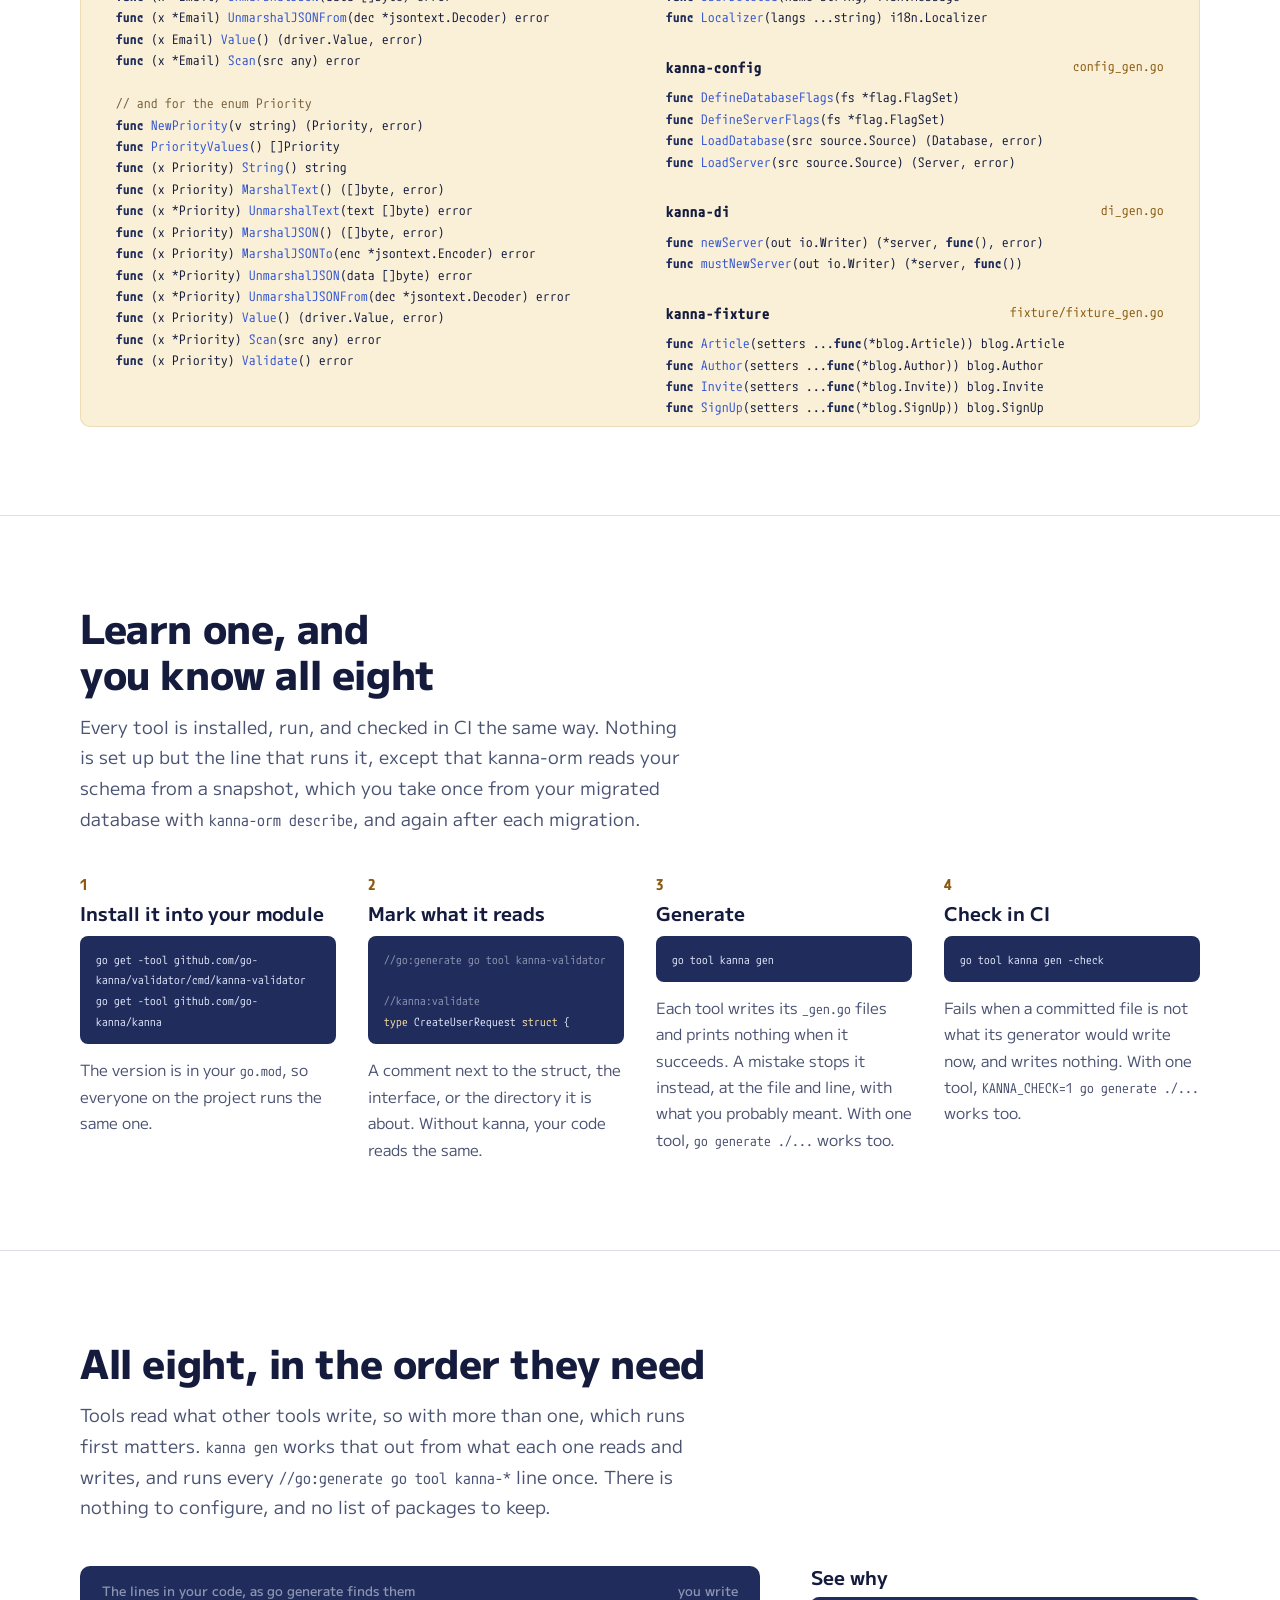
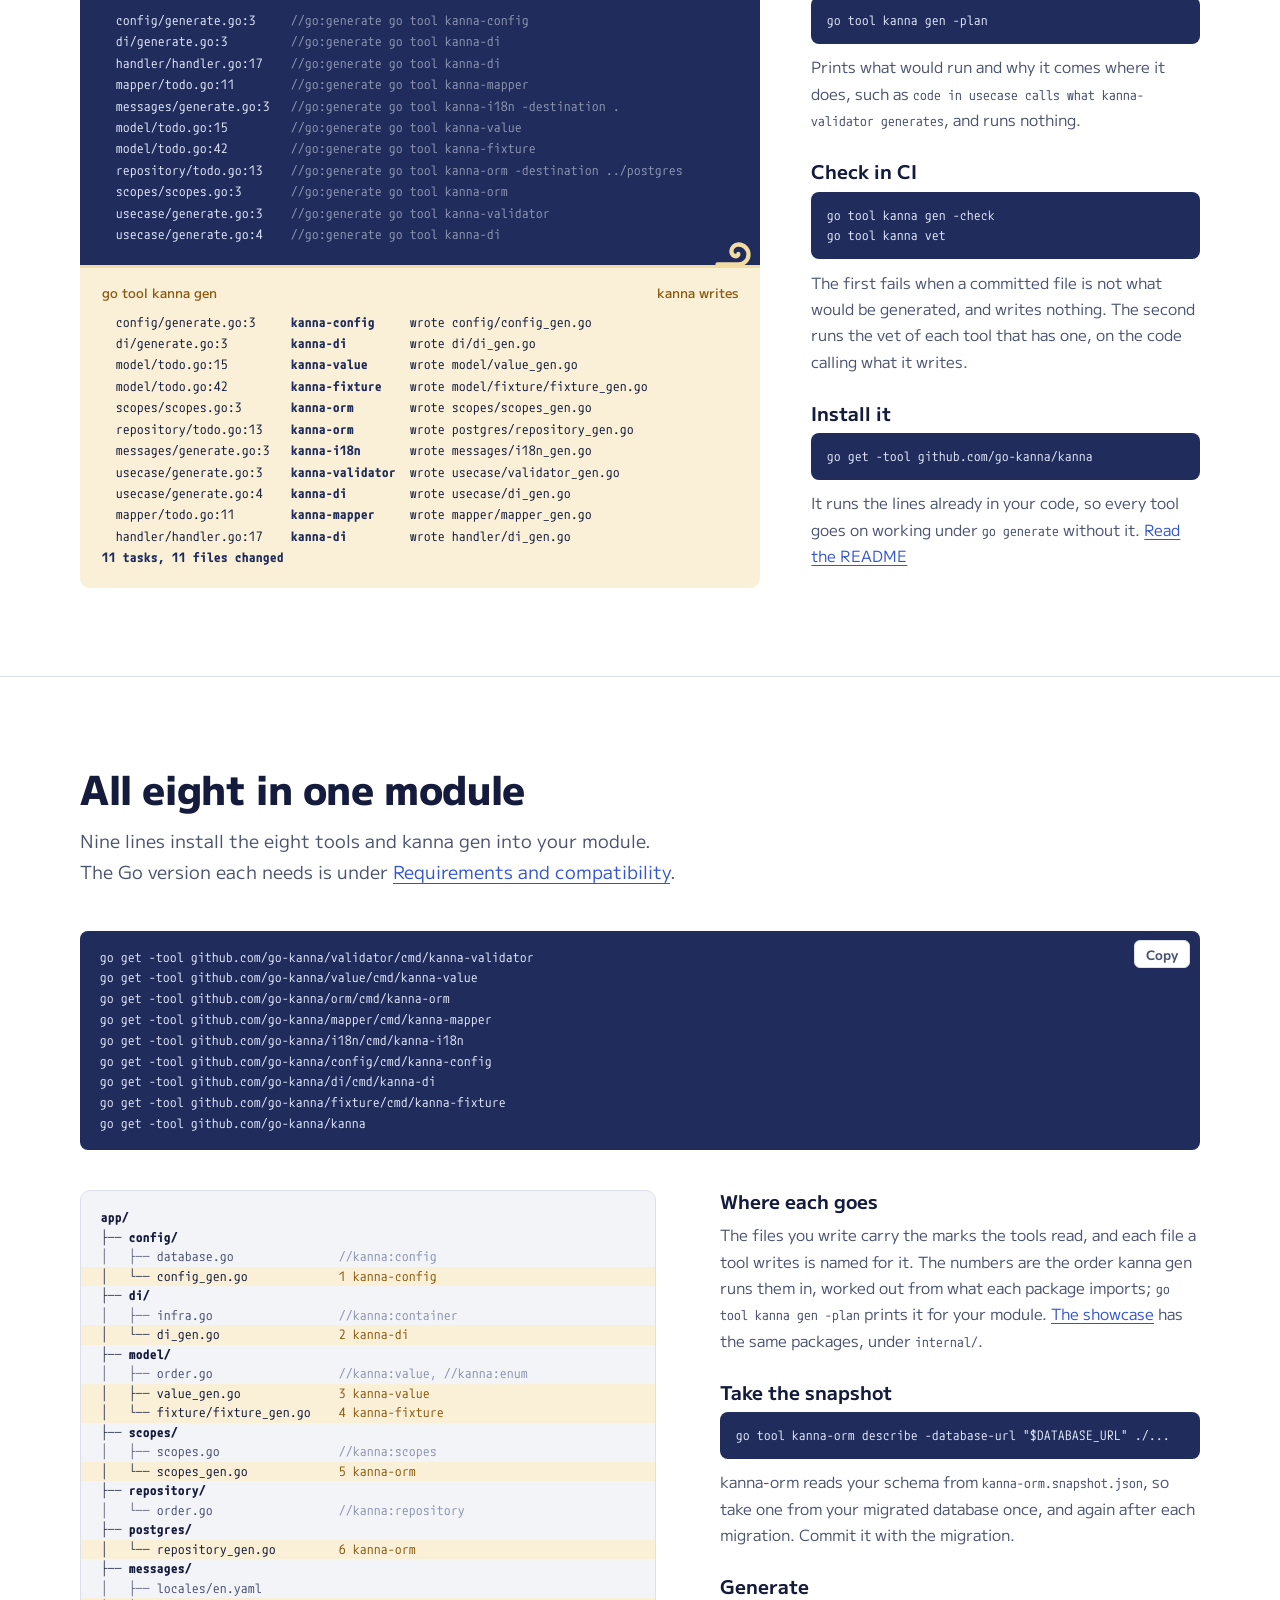
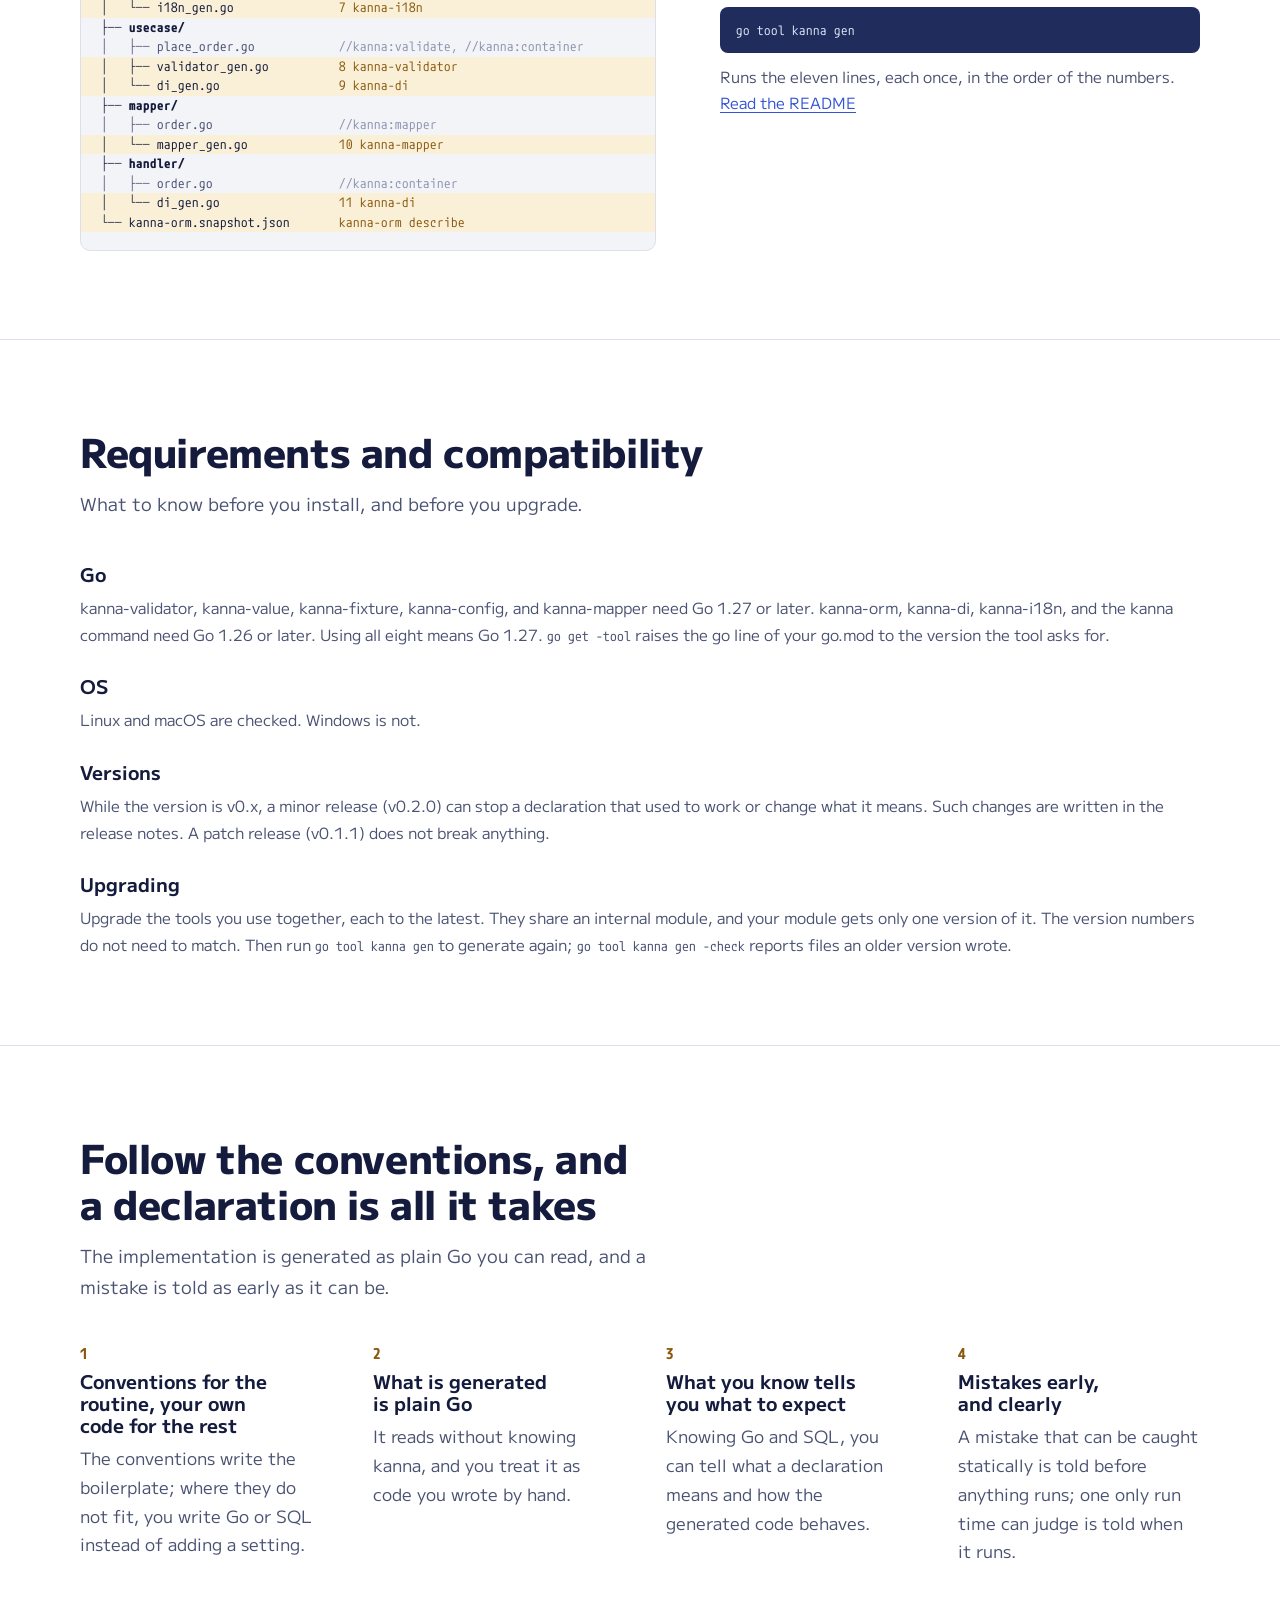
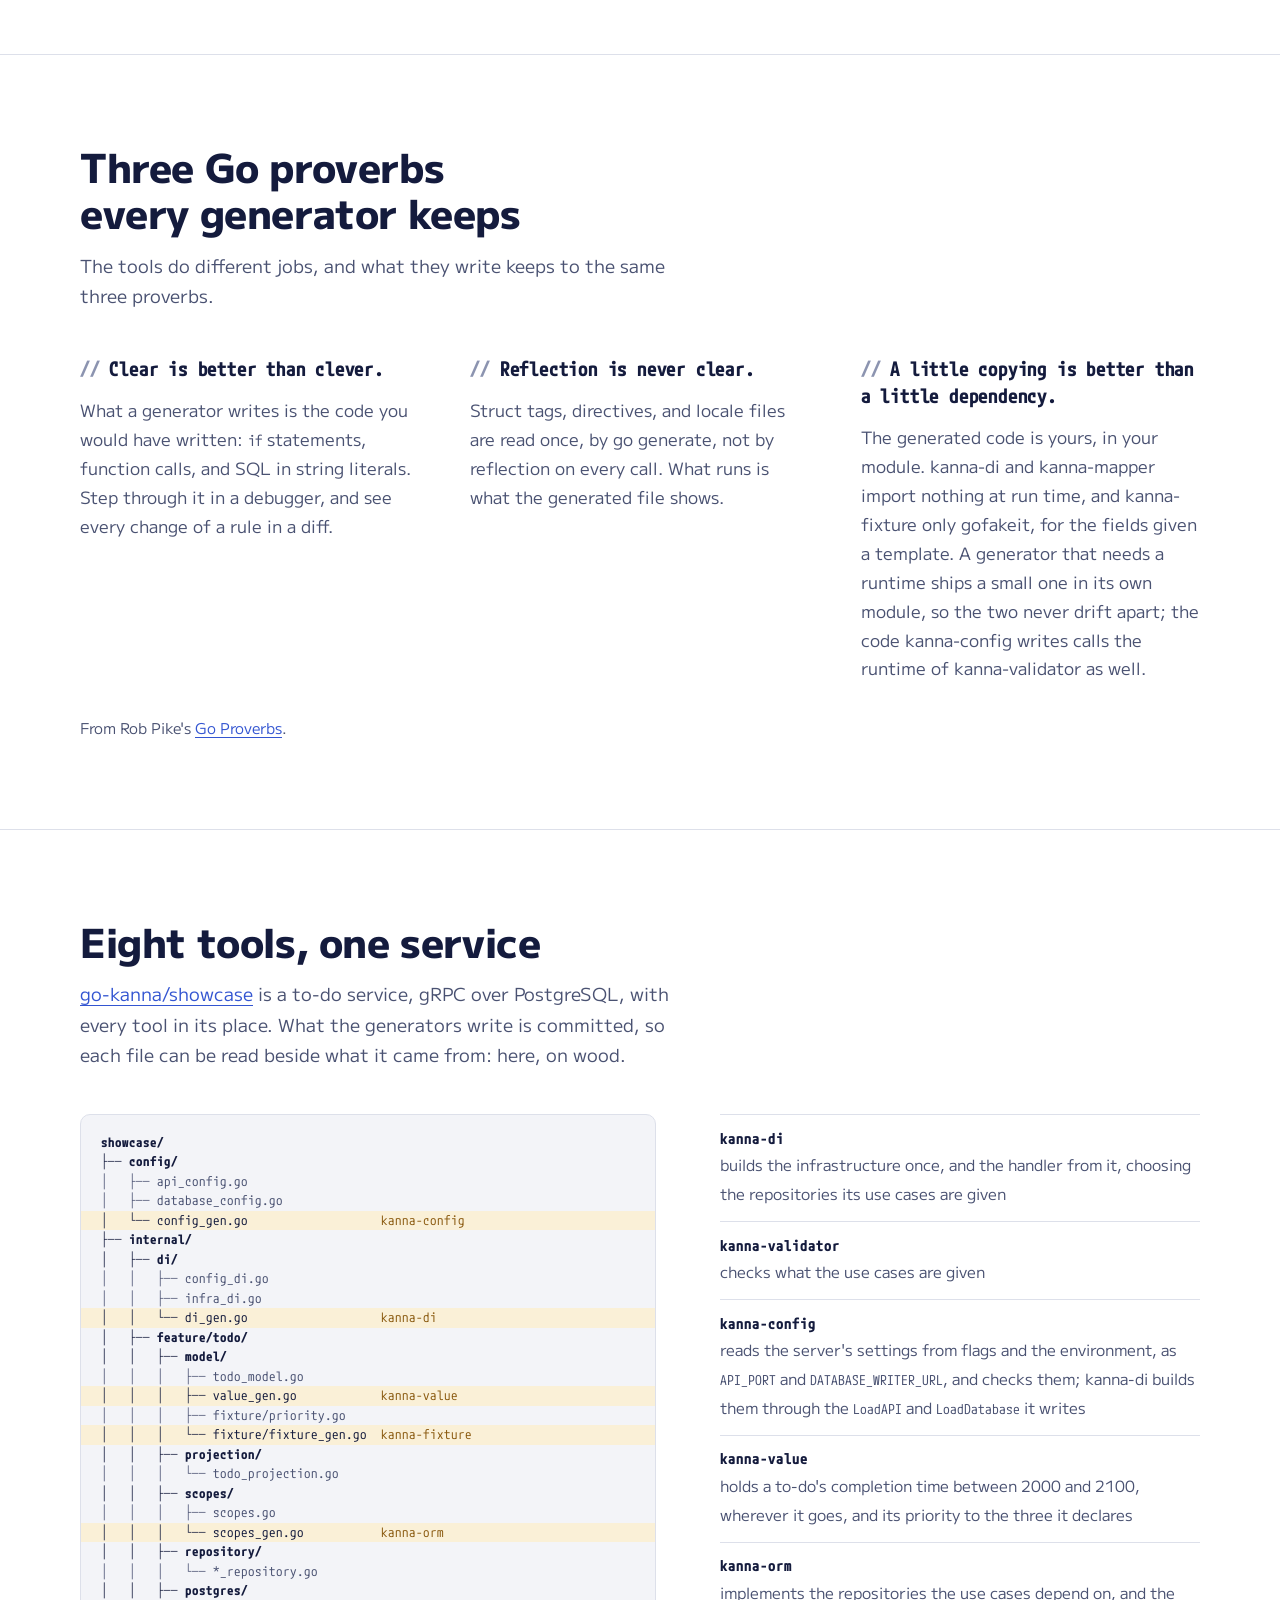
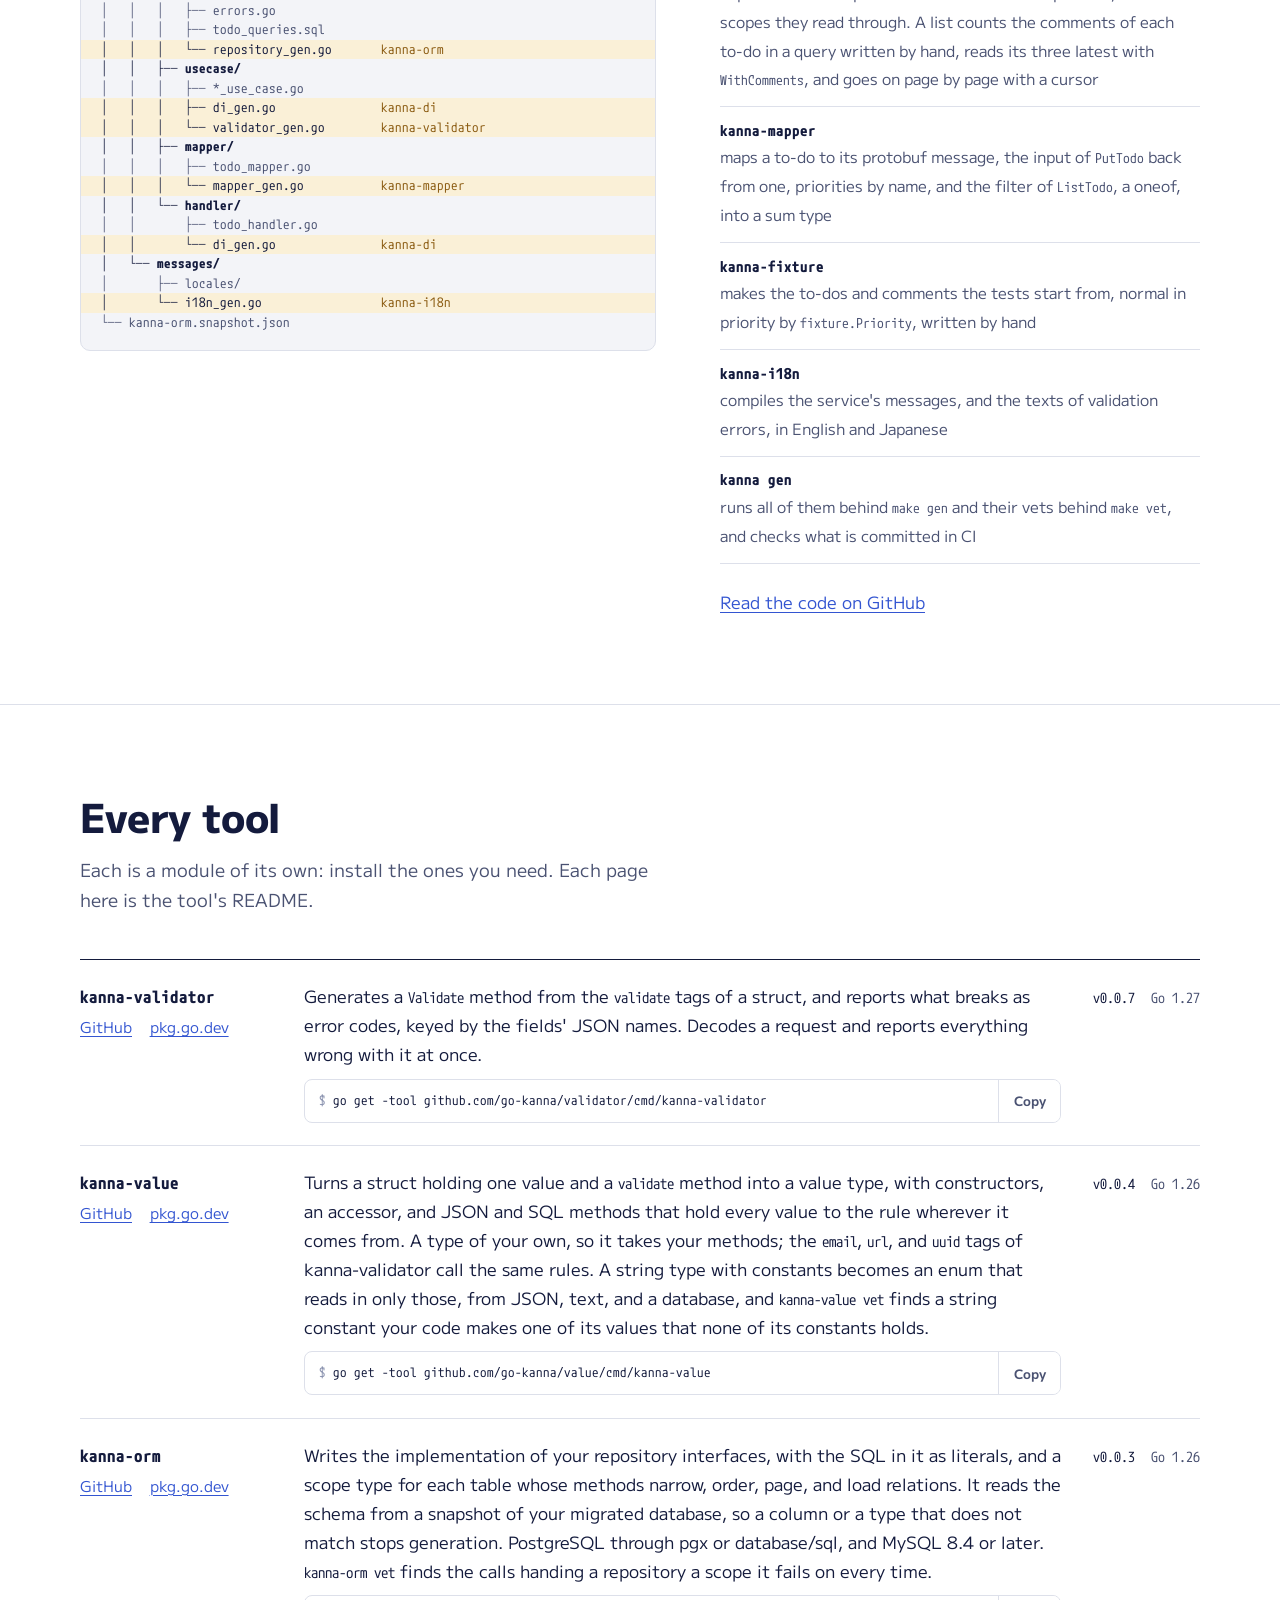
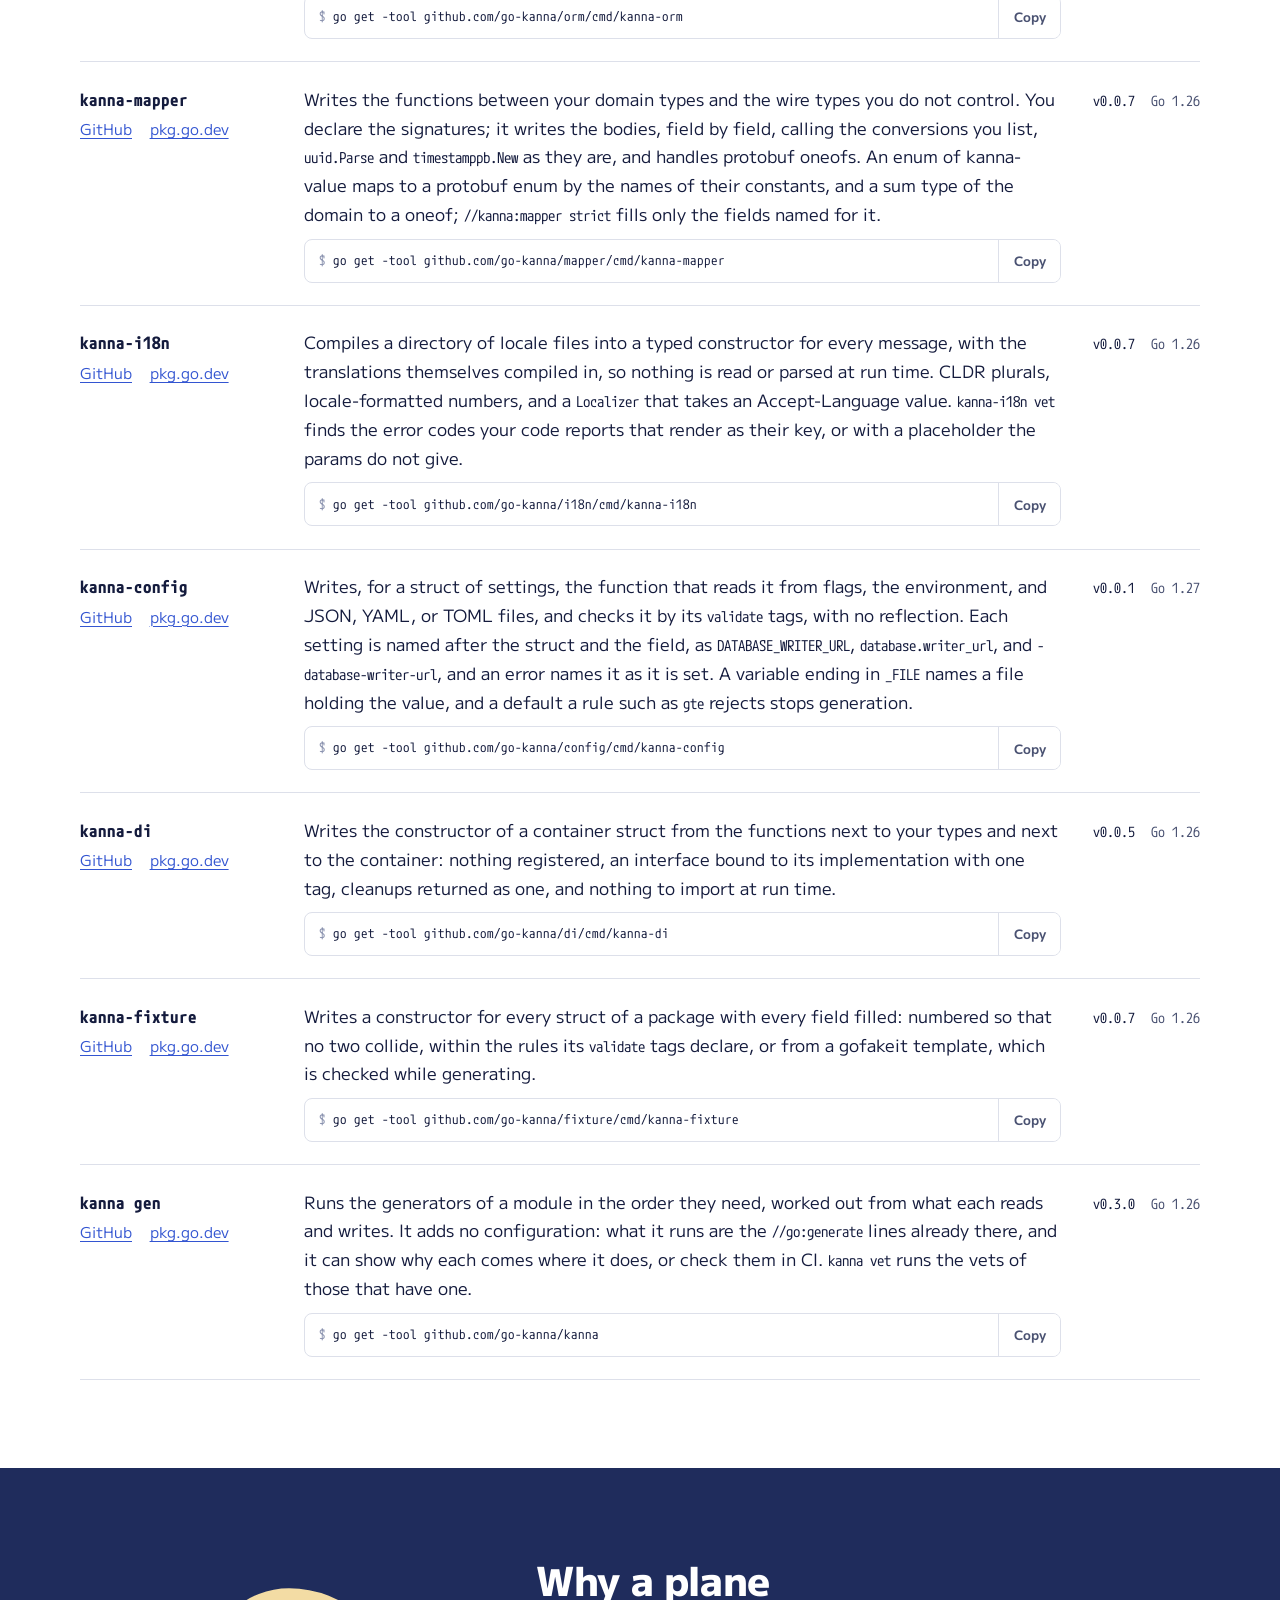
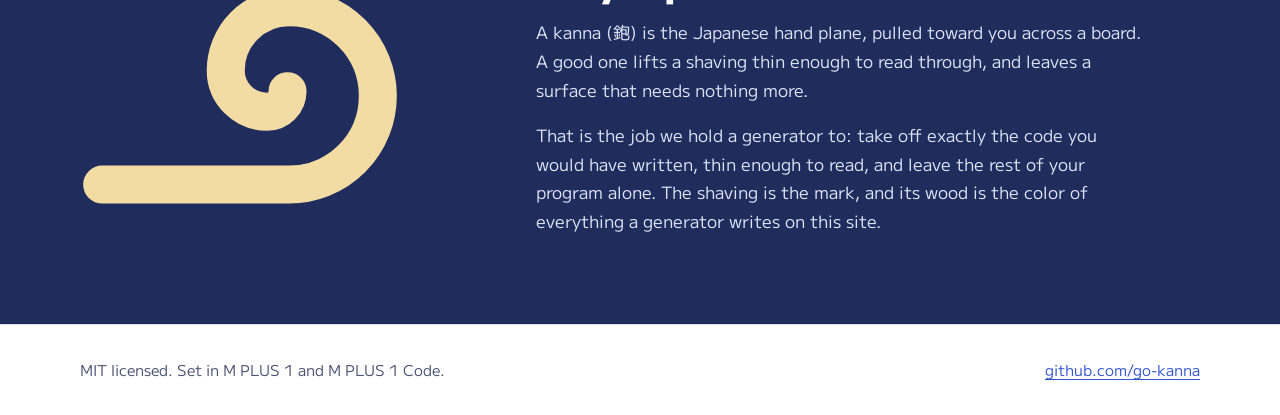
==== commit b27d768f: "docs: use go tool kanna gen in the generate and CI steps" ====
--- a/index.html
+++ b/index.html
@@ -644,7 +644,8 @@
       <ol class="steps">
         <li>
           <h3>Install it into your module</h3>
-<pre class="cmd"><code>go get -tool github.com/go-kanna/validator/cmd/kanna-validator</code></pre>
+<pre class="cmd"><code>go get -tool github.com/go-kanna/validator/cmd/kanna-validator
+go get -tool github.com/go-kanna/kanna</code></pre>
           <p>The version is in your <code>go.mod</code>, so everyone on the project runs the same one.</p>
         </li>
         <li>
@@ -657,13 +658,13 @@
         </li>
         <li>
           <h3>Generate</h3>
-<pre class="cmd"><code>go generate ./...</code></pre>
-          <p>Each tool writes its <code>_gen.go</code> files and prints nothing when it succeeds. A mistake stops it instead, at the file and line, with what you probably meant.</p>
+<pre class="cmd"><code>go tool kanna gen</code></pre>
+          <p>Each tool writes its <code>_gen.go</code> files and prints nothing when it succeeds. A mistake stops it instead, at the file and line, with what you probably meant. With one tool, <code>go generate ./...</code> works too.</p>
         </li>
         <li>
           <h3>Check in CI</h3>
-<pre class="cmd"><code>KANNA_CHECK=1 go generate ./...</code></pre>
-          <p>Fails when a committed file is not what its generator would write now, and writes nothing.</p>
+<pre class="cmd"><code>go tool kanna gen -check</code></pre>
+          <p>Fails when a committed file is not what its generator would write now, and writes nothing. With one tool, <code>KANNA_CHECK=1 go generate ./...</code> works too.</p>
         </li>
       </ol>
     </div>
